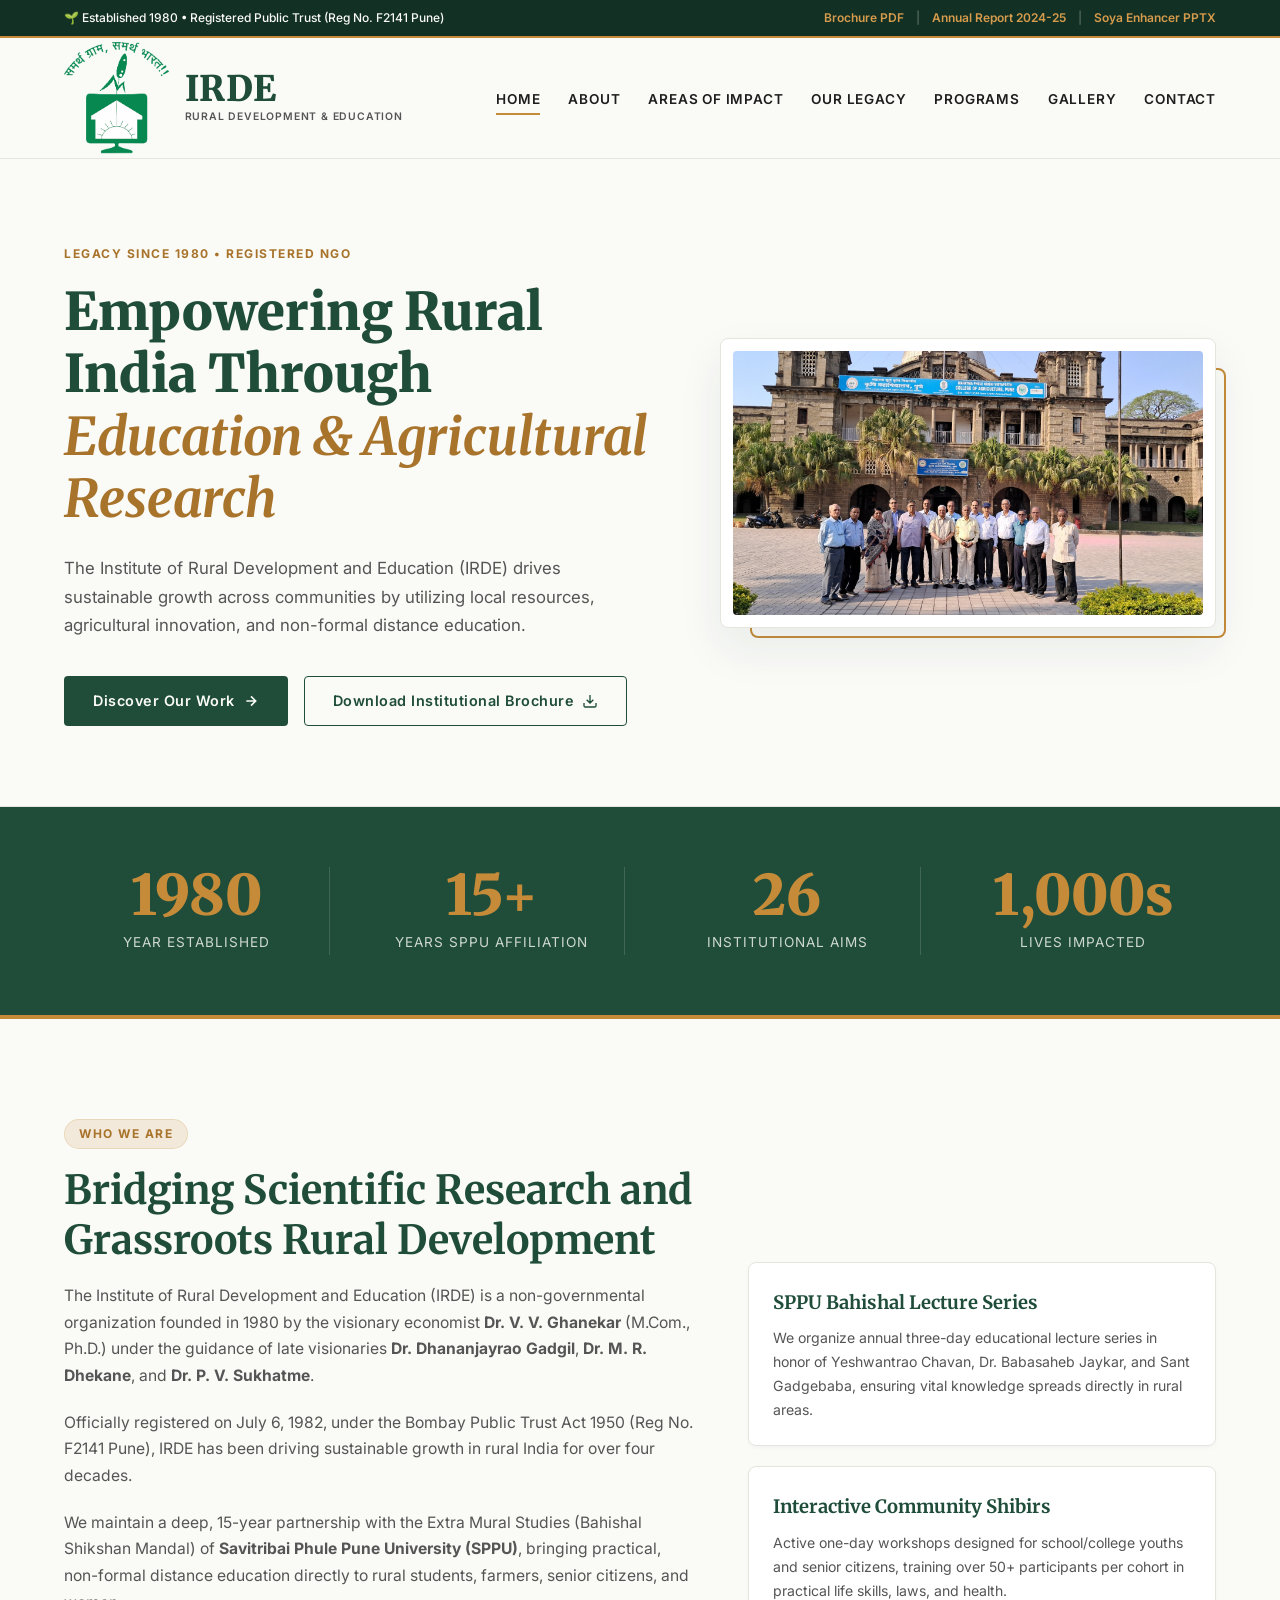
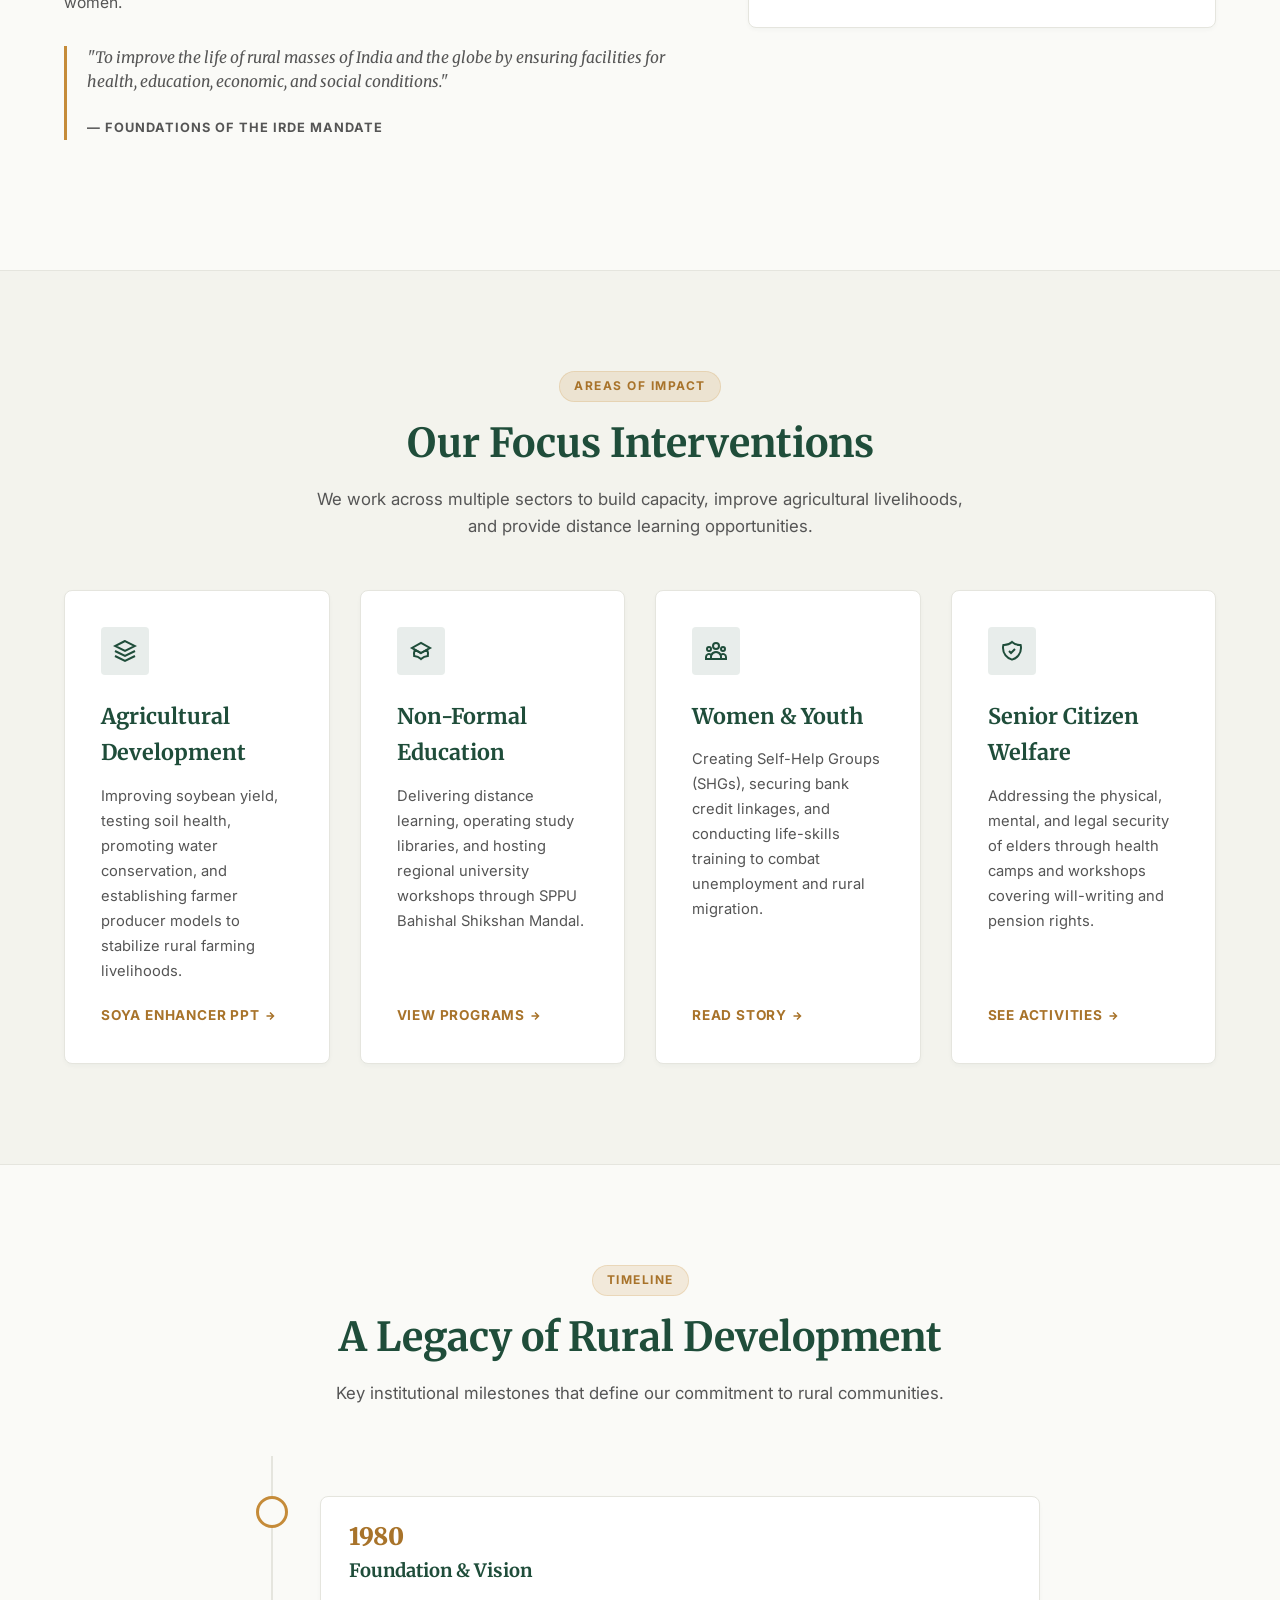
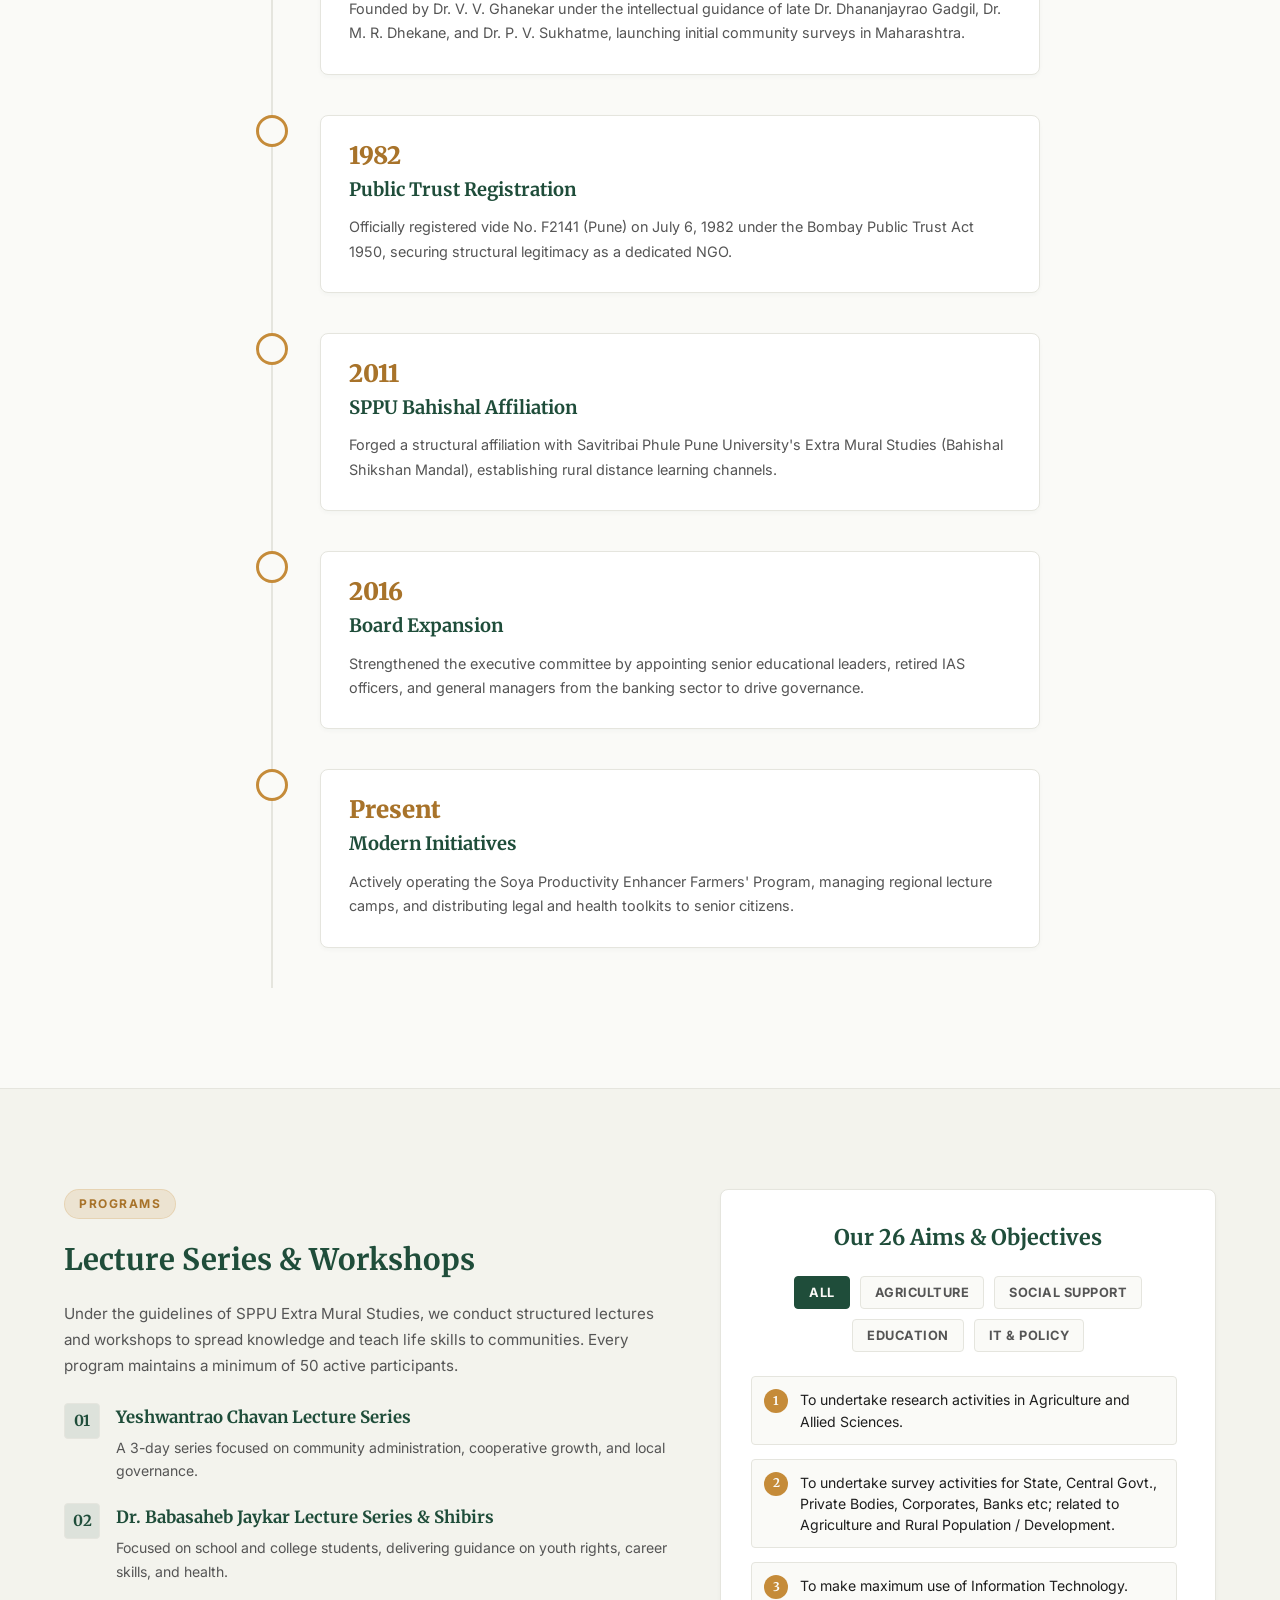
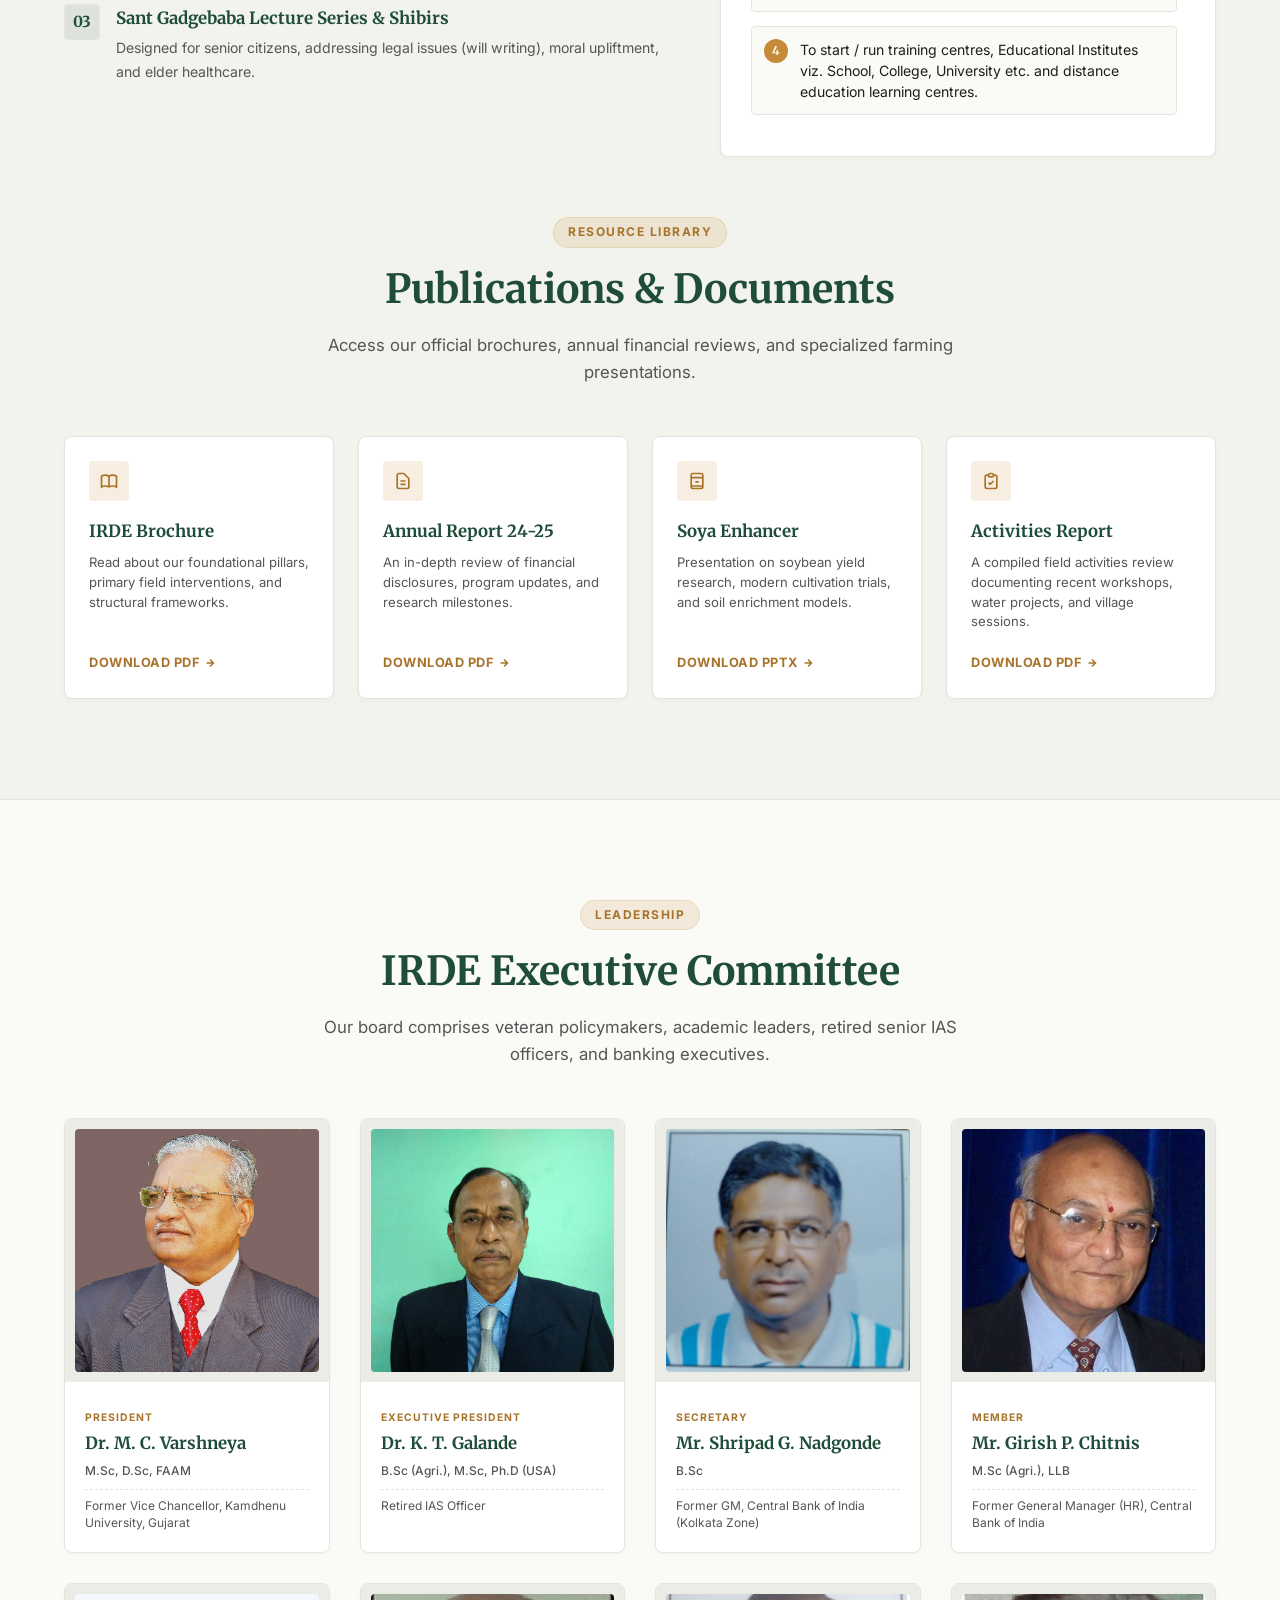
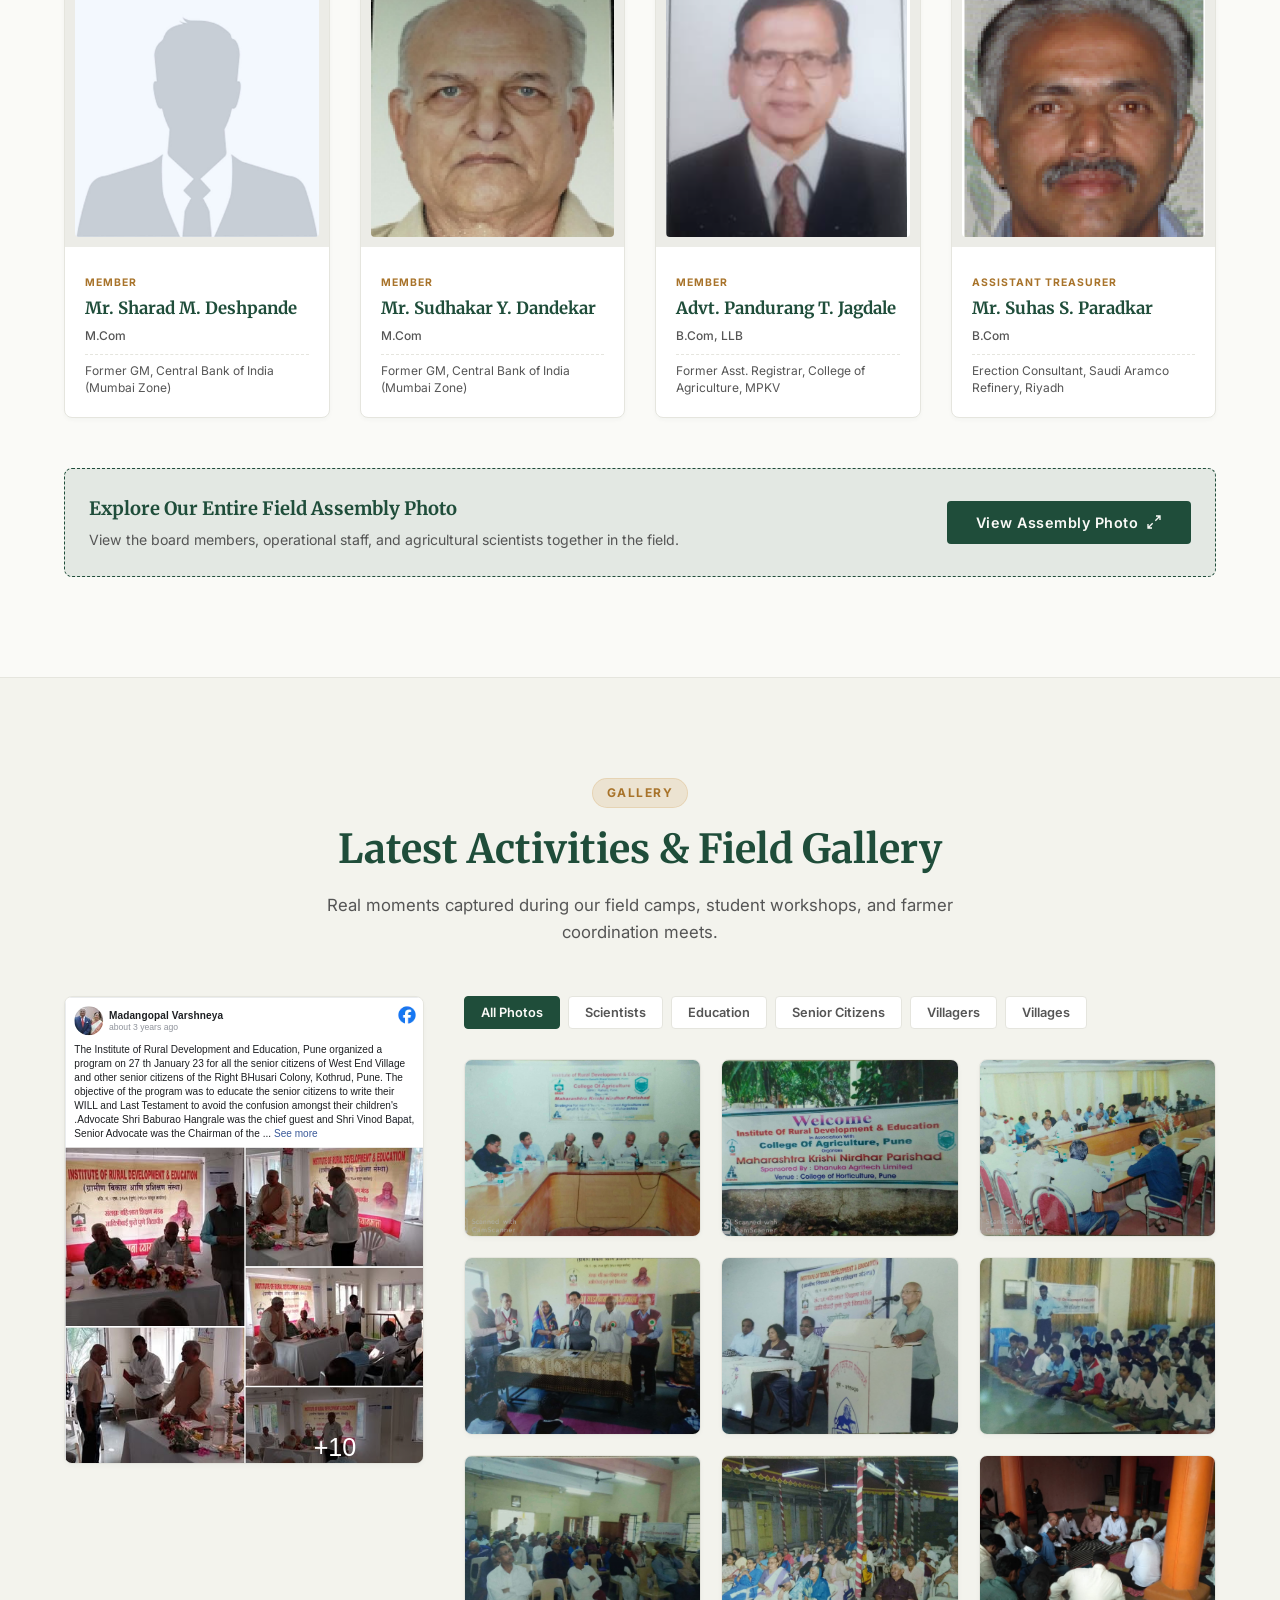
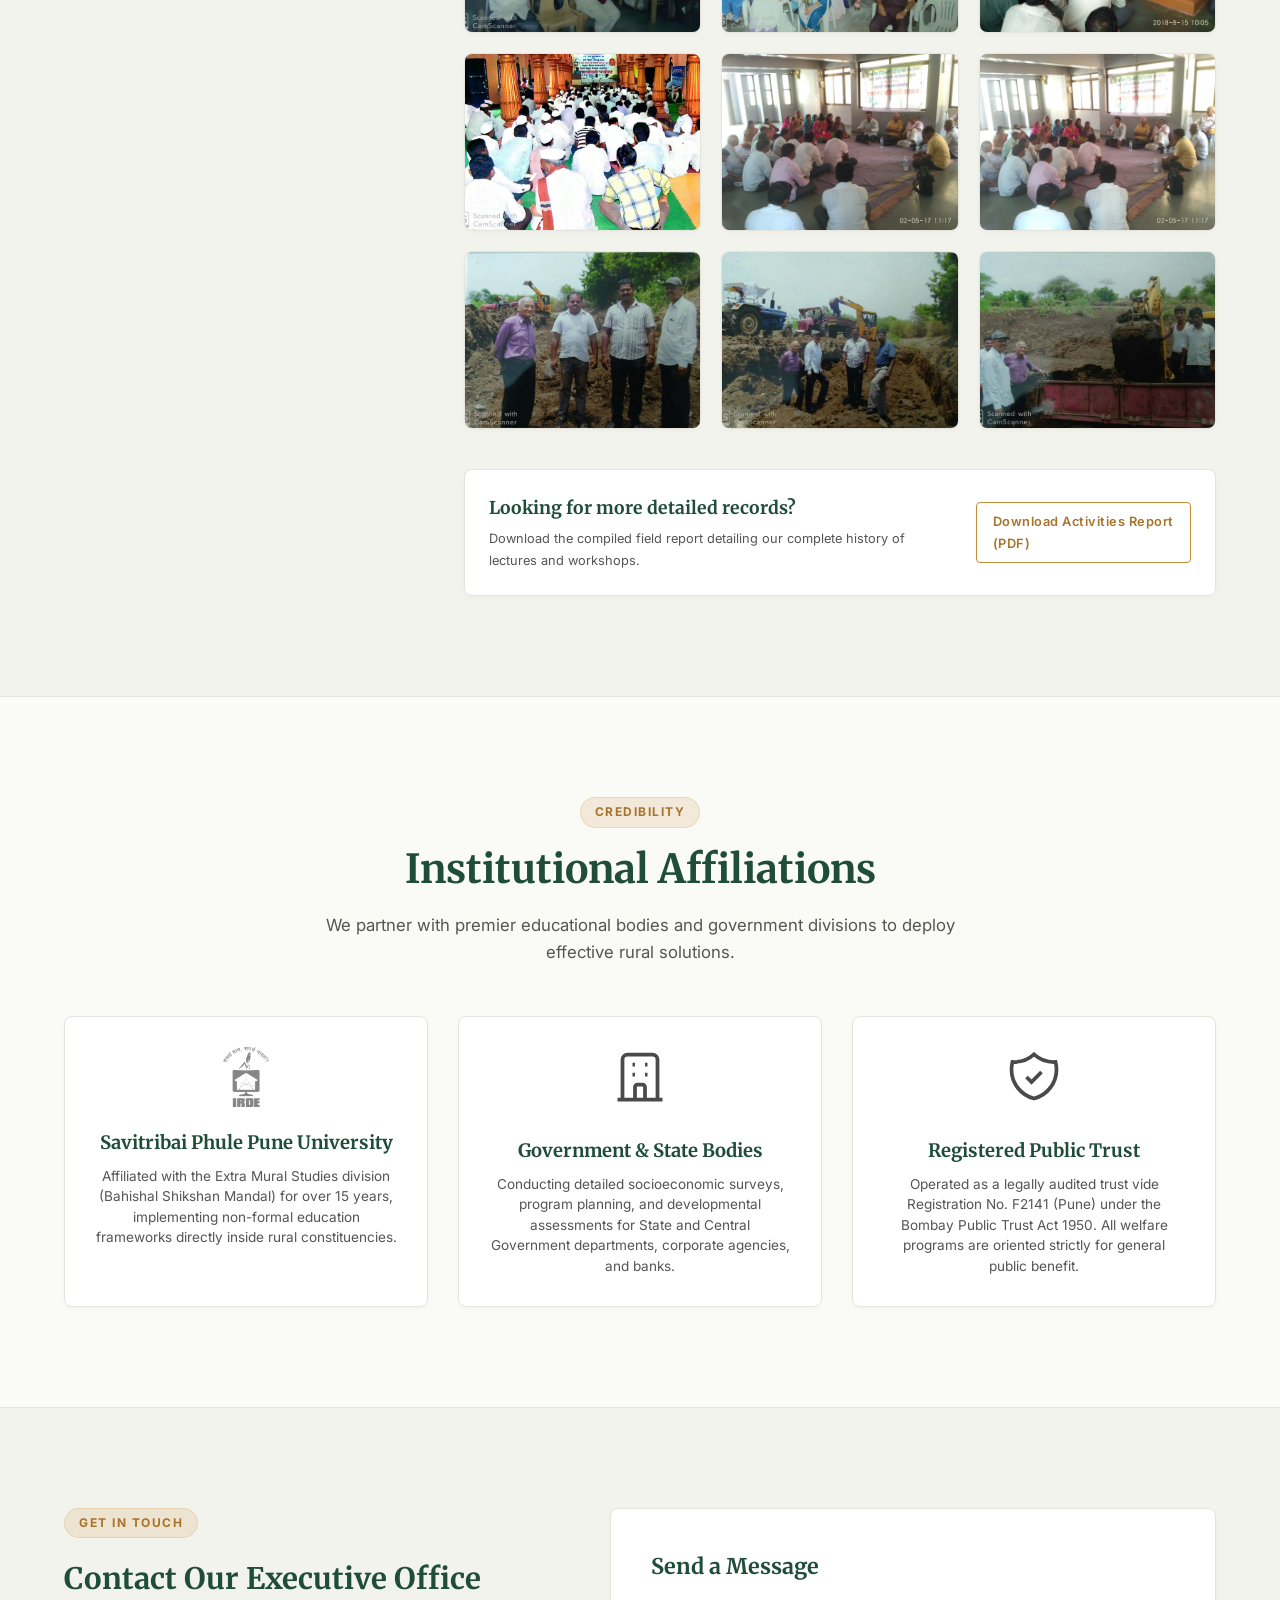
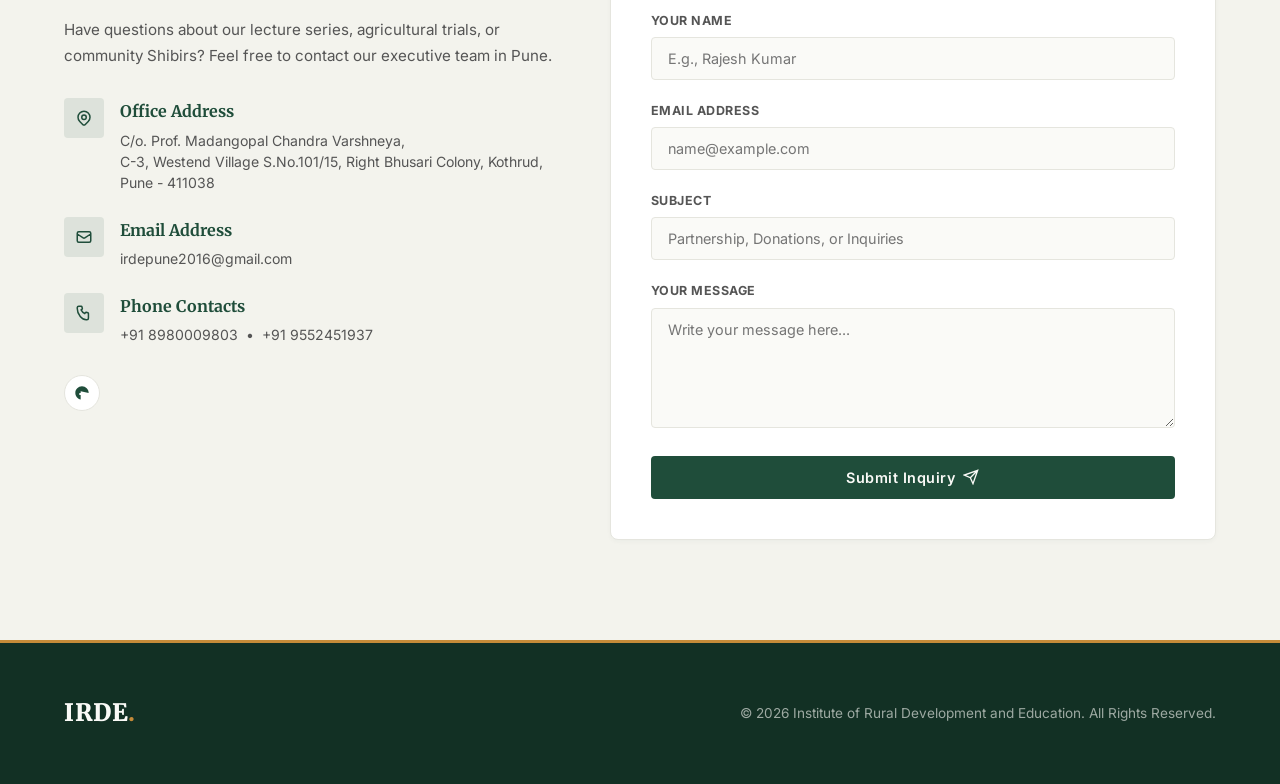
==== index.html @ ac0a6cc7 "hero section image updated" ====
<!DOCTYPE html>
<html lang="en">

<head>
  <meta charset="UTF-8">
  <meta name="viewport" content="width=device-width, initial-scale=1.0">
  <meta name="description"
    content="Institute of Rural Development and Education (IRDE) is a trusted NGO founded in 1980. Affiliated with Savitribai Phule Pune University, IRDE empowers rural communities through agricultural research, distance education, and social impact programs.">
  <meta name="keywords"
    content="IRDE, Rural Development, Agriculture research, Education, Savitribai Phule Pune University, SPPU, NGO Pune, Farmers, Soya Enhancer, Senior Citizens, Youth Empowerment">
  <meta name="author" content="IRDE">
  <title>Institute of Rural Development and Education (IRDE)</title>

  <!-- Google Fonts: Merriweather for Editorial Headings, Inter for clean body text -->
  <link rel="preconnect" href="https://fonts.googleapis.com">
  <link rel="preconnect" href="https://fonts.gstatic.com" crossorigin>
  <link
    href="https://fonts.googleapis.com/css2?family=Merriweather:ital,wght@0,300;0,400;0,700;0,900;1,300;1,400&family=Inter:wght@300;400;500;600;700;800&display=swap"
    rel="stylesheet">

  <!-- Main Stylesheet -->
  <link rel="stylesheet" href="./css/style.css">

  <!-- Favicon -->
  <link rel="icon" href="https://irdeindia.in/img/favicon.png" type="image/png">
</head>

<body>

  <!-- Top Announcement Bar -->
  <div class="top-bar">
    <div class="container top-bar-container">
      <div class="top-bar-left">
        <span>🌱 Established 1980 • Registered Public Trust (Reg No. F2141 Pune)</span>
      </div>
      <div class="top-bar-right">
        <a href="https://irdeindia.in/docs/irdeindia_brochure.pdf" target="_blank" class="top-bar-link">Brochure PDF</a>
        <span class="separator">|</span>
        <a href="https://irdeindia.in/docs/irdeindia_annual_report_2024-25_4.pdf" target="_blank"
          class="top-bar-link">Annual Report 2024-25</a>
        <span class="separator">|</span>
        <a href="https://irdeindia.in/docs/soya_enhancer.pptx" target="_blank" class="top-bar-link">Soya Enhancer
          PPTX</a>
      </div>
    </div>
  </div>

  <!-- Sticky Main Header & Navbar -->
  <header class="main-header" id="navbar">
    <div class="container header-container">
      <a href="#hero" class="logo-area">
        <img src="./Institute Of Rural Development and Education (IRDE)_files/irdelogoshort.png" alt="IRDE Logo"
          class="logo-img">
        <div class="logo-text-group">
          <span class="logo-title">IRDE</span>
          <span class="logo-subtitle">Rural Development & Education</span>
        </div>
      </a>

      <nav class="nav-menu" id="navLinks">
        <ul class="nav-links">
          <li class="active"><a href="#hero">Home</a></li>
          <li><a href="#about">About</a></li>
          <li><a href="#impact">Areas of Impact</a></li>
          <li><a href="#timeline">Our Legacy</a></li>
          <li><a href="#programs">Programs</a></li>
          <li><a href="#gallery">Gallery</a></li>
          <li><a href="#contact">Contact</a></li>
        </ul>
      </nav>

      <button class="menu-toggle" id="navToggle" aria-label="Toggle Navigation">
        <span class="bar"></span>
        <span class="bar"></span>
        <span class="bar"></span>
      </button>
    </div>
  </header>

  <!-- 1. Hero Section -->
  <section id="hero" class="hero">
    <div class="container">
      <div class="hero-grid">
        <div class="hero-content">
          <span class="hero-pretitle">Legacy Since 1980 • Registered NGO</span>
          <h1 class="hero-title">Empowering Rural India Through <span>Education & Agricultural Research</span></h1>
          <p class="hero-desc">
            The Institute of Rural Development and Education (IRDE) drives sustainable growth across communities by
            utilizing local resources, agricultural innovation, and non-formal distance education.
          </p>
          <div class="hero-btns">
            <a href="#about" class="btn btn-primary">
              Discover Our Work
              <svg width="16" height="16" viewBox="0 0 24 24" fill="none" stroke="currentColor" stroke-width="2.5">
                <path d="M5 12h14M12 5l7 7-7 7" />
              </svg>
            </a>
            <a href="https://irdeindia.in/docs/irdeindia_brochure.pdf" target="_blank" class="btn btn-outline">
              Download Institutional Brochure
              <svg width="16" height="16" viewBox="0 0 24 24" fill="none" stroke="currentColor" stroke-width="2">
                <path d="M21 15v4a2 2 0 0 1-2 2H5a2 2 0 0 1-2-2v-4M7 10l5 5 5-5M12 15V3" />
              </svg>
            </a>
          </div>
        </div>
        <div class="hero-image-wrapper">
          <div class="hero-image-frame">
            <img class="lightbox-trigger" src="./Institute Of Rural Development and Education (IRDE)_files/groupphoto.jpeg"
              data-src="./Institute Of Rural Development and Education (IRDE)_files/groupphoto.jpeg"
              data-title="IRDE General Board and Field Team Assembly"
              alt="IRDE General Board and Field Team Assembly">
          </div>
        </div>
      </div>
    </div>
  </section>

  <!-- 2. Impact Statistics Section -->
  <section class="stats-section">
    <div class="container">
      <div class="stats-grid">
        <div class="stat-item">
          <div class="stat-number">1980</div>
          <div class="stat-label">Year Established</div>
        </div>
        <div class="stat-item">
          <div class="stat-number">15+</div>
          <div class="stat-label">Years SPPU Affiliation</div>
        </div>
        <div class="stat-item">
          <div class="stat-number">26</div>
          <div class="stat-label">Institutional Aims</div>
        </div>
        <div class="stat-item">
          <div class="stat-number">1,000s</div>
          <div class="stat-label">Lives Impacted</div>
        </div>
      </div>
    </div>
  </section>

  <!-- 3. About IRDE Section -->
  <section id="about" class="about-section section-padding">
    <div class="container">
      <div class="about-intro-grid">
        <div class="about-left-content">
          <span class="section-badge">Who We Are</span>
          <h2 class="section-title">Bridging Scientific Research and Grassroots Rural Development</h2>
          <p>
            The Institute of Rural Development and Education (IRDE) is a non-governmental organization founded in 1980
            by the visionary economist <strong>Dr. V. V. Ghanekar</strong> (M.Com., Ph.D.) under the guidance of late
            visionaries <strong>Dr. Dhananjayrao Gadgil</strong>, <strong>Dr. M. R. Dhekane</strong>, and <strong>Dr. P.
              V. Sukhatme</strong>.
          </p>
          <p>
            Officially registered on July 6, 1982, under the Bombay Public Trust Act 1950 (Reg No. F2141 Pune), IRDE has
            been driving sustainable growth in rural India for over four decades.
          </p>
          <p>
            We maintain a deep, 15-year partnership with the Extra Mural Studies (Bahishal Shikshan Mandal) of
            <strong>Savitribai Phule Pune University (SPPU)</strong>, bringing practical, non-formal distance education
            directly to rural students, farmers, senior citizens, and women.
          </p>

          <div class="founder-callout">
            <p class="founder-quote">"To improve the life of rural masses of India and the globe by ensuring facilities
              for health, education, economic, and social conditions."</p>
            <span class="founder-by">— Foundations of the IRDE Mandate</span>
          </div>
        </div>

        <div class="about-highlights">
          <div class="highlight-box">
            <h4>SPPU Bahishal Lecture Series</h4>
            <p>We organize annual three-day educational lecture series in honor of Yeshwantrao Chavan, Dr. Babasaheb
              Jaykar, and Sant Gadgebaba, ensuring vital knowledge spreads directly in rural areas.</p>
          </div>
          <div class="highlight-box">
            <h4>Interactive Community Shibirs</h4>
            <p>Active one-day workshops designed for school/college youths and senior citizens, training over 50+
              participants per cohort in practical life skills, laws, and health.</p>
          </div>
        </div>
      </div>
    </div>
  </section>

  <!-- 4. Areas of Impact Section -->
  <section id="impact" class="impact-section section-padding">
    <div class="container">
      <div class="text-center">
        <span class="section-badge">Areas of Impact</span>
        <h2 class="section-title">Our Focus Interventions</h2>
        <p class="section-subtitle">We work across multiple sectors to build capacity, improve agricultural livelihoods,
          and provide distance learning opportunities.</p>
      </div>

      <div class="grid grid-4">
        <!-- Card 1 -->
        <div class="impact-card">
          <div class="impact-icon-wrapper">
            <svg width="24" height="24" fill="none" stroke="currentColor" stroke-width="2" viewBox="0 0 24 24">
              <path d="M12 2L2 7l10 5 10-5-10-5zM2 17l10 5 10-5M2 12l10 5 10-5" />
            </svg>
          </div>
          <h3>Agricultural Development</h3>
          <p>Improving soybean yield, testing soil health, promoting water conservation, and establishing farmer
            producer models to stabilize rural farming livelihoods.</p>
          <a href="https://irdeindia.in/docs/soya_enhancer.pptx" target="_blank" class="impact-link">
            Soya Enhancer PPT
            <svg width="12" height="12" viewBox="0 0 24 24" fill="none" stroke="currentColor" stroke-width="3">
              <path d="M5 12h14M12 5l7 7-7 7" />
            </svg>
          </a>
        </div>

        <!-- Card 2 -->
        <div class="impact-card">
          <div class="impact-icon-wrapper">
            <svg width="24" height="24" fill="none" stroke="currentColor" stroke-width="2" viewBox="0 0 24 24">
              <path d="M12 14l9-5-9-5-9 5 9 5z" />
              <path
                d="M12 14l6.16-3.422a12.083 12.083 0 01.665 6.479A11.952 11.952 0 0012 20.055a11.952 11.952 0 00-6.824-2.998 12.078 12.078 0 01.665-6.479L12 14z" />
            </svg>
          </div>
          <h3>Non-Formal Education</h3>
          <p>Delivering distance learning, operating study libraries, and hosting regional university workshops through
            SPPU Bahishal Shikshan Mandal.</p>
          <a href="#programs" class="impact-link">
            View Programs
            <svg width="12" height="12" viewBox="0 0 24 24" fill="none" stroke="currentColor" stroke-width="3">
              <path d="M5 12h14M12 5l7 7-7 7" />
            </svg>
          </a>
        </div>

        <!-- Card 3 -->
        <div class="impact-card">
          <div class="impact-icon-wrapper">
            <svg width="24" height="24" fill="none" stroke="currentColor" stroke-width="2" viewBox="0 0 24 24">
              <path
                d="M17 20h5v-2a3 3 0 00-5.356-1.857M17 20H7m10 0v-2c0-.656-.126-1.283-.356-1.857M7 20H2v-2a3 3 0 015.356-1.857M7 20v-2c0-.656.126-1.283.356-1.857m0 0a5.002 5.002 0 019.288 0M15 7a3 3 0 11-6 0 3 3 0 016 0zm6 3a2 2 0 11-4 0 2 2 0 014 0zM7 10a2 2 0 11-4 0 2 2 0 014 0z" />
            </svg>
          </div>
          <h3>Women & Youth</h3>
          <p>Creating Self-Help Groups (SHGs), securing bank credit linkages, and conducting life-skills training to
            combat unemployment and rural migration.</p>
          <a href="#about" class="impact-link">
            Read Story
            <svg width="12" height="12" viewBox="0 0 24 24" fill="none" stroke="currentColor" stroke-width="3">
              <path d="M5 12h14M12 5l7 7-7 7" />
            </svg>
          </a>
        </div>

        <!-- Card 4 -->
        <div class="impact-card">
          <div class="impact-icon-wrapper">
            <svg width="24" height="24" fill="none" stroke="currentColor" stroke-width="2" viewBox="0 0 24 24">
              <path
                d="M9 12l2 2 4-4m5.618-4.016A11.955 11.955 0 0112 2.944a11.955 11.955 0 01-8.618 3.04A12.02 12.02 0 003 9c0 5.591 3.824 10.29 9 11.622 5.176-1.332 9-6.03 9-11.622 0-1.042-.133-2.052-.382-3.016z" />
            </svg>
          </div>
          <h3>Senior Citizen Welfare</h3>
          <p>Addressing the physical, mental, and legal security of elders through health camps and workshops covering
            will-writing and pension rights.</p>
          <a href="#gallery" class="impact-link">
            See Activities
            <svg width="12" height="12" viewBox="0 0 24 24" fill="none" stroke="currentColor" stroke-width="3">
              <path d="M5 12h14M12 5l7 7-7 7" />
            </svg>
          </a>
        </div>
      </div>
    </div>
  </section>

  <!-- 5. Legacy Timeline Section -->
  <section id="timeline" class="timeline-section section-padding">
    <div class="container">
      <div class="text-center">
        <span class="section-badge">Timeline</span>
        <h2 class="section-title">A Legacy of Rural Development</h2>
        <p class="section-subtitle">Key institutional milestones that define our commitment to rural communities.</p>
      </div>

      <div class="timeline-container">
        <!-- Item 1 -->
        <div class="timeline-item">
          <div class="timeline-badge"></div>
          <div class="timeline-content">
            <div class="timeline-year">1980</div>
            <h3 class="timeline-title">Foundation & Vision</h3>
            <p class="timeline-desc">Founded by Dr. V. V. Ghanekar under the intellectual guidance of late Dr.
              Dhananjayrao Gadgil, Dr. M. R. Dhekane, and Dr. P. V. Sukhatme, launching initial community surveys in
              Maharashtra.</p>
          </div>
        </div>

        <!-- Item 2 -->
        <div class="timeline-item">
          <div class="timeline-badge"></div>
          <div class="timeline-content">
            <div class="timeline-year">1982</div>
            <h3 class="timeline-title">Public Trust Registration</h3>
            <p class="timeline-desc">Officially registered vide No. F2141 (Pune) on July 6, 1982 under the Bombay Public
              Trust Act 1950, securing structural legitimacy as a dedicated NGO.</p>
          </div>
        </div>

        <!-- Item 3 -->
        <div class="timeline-item">
          <div class="timeline-badge"></div>
          <div class="timeline-content">
            <div class="timeline-year">2011</div>
            <h3 class="timeline-title">SPPU Bahishal Affiliation</h3>
            <p class="timeline-desc">Forged a structural affiliation with Savitribai Phule Pune University's Extra Mural
              Studies (Bahishal Shikshan Mandal), establishing rural distance learning channels.</p>
          </div>
        </div>

        <!-- Item 4 -->
        <div class="timeline-item">
          <div class="timeline-badge"></div>
          <div class="timeline-content">
            <div class="timeline-year">2016</div>
            <h3 class="timeline-title">Board Expansion</h3>
            <p class="timeline-desc">Strengthened the executive committee by appointing senior educational leaders,
              retired IAS officers, and general managers from the banking sector to drive governance.</p>
          </div>
        </div>

        <!-- Item 5 -->
        <div class="timeline-item">
          <div class="timeline-badge"></div>
          <div class="timeline-content">
            <div class="timeline-year">Present</div>
            <h3 class="timeline-title">Modern Initiatives</h3>
            <p class="timeline-desc">Actively operating the Soya Productivity Enhancer Farmers' Program, managing
              regional lecture camps, and distributing legal and health toolkits to senior citizens.</p>
          </div>
        </div>
      </div>
    </div>
  </section>

  <!-- 6. Programs & Activities & 26 Aims Section -->
  <section id="programs" class="programs-section section-padding">
    <div class="container">
      <div class="programs-grid">
        <div class="programs-info-panel">
          <span class="section-badge">Programs</span>
          <h3>Lecture Series & Workshops</h3>
          <p>
            Under the guidelines of SPPU Extra Mural Studies, we conduct structured lectures and workshops to spread
            knowledge and teach life skills to communities. Every program maintains a minimum of 50 active participants.
          </p>

          <div class="lecture-block">
            <div class="lecture-item">
              <div class="lecture-icon-number">01</div>
              <div class="lecture-text">
                <h4>Yeshwantrao Chavan Lecture Series</h4>
                <p>A 3-day series focused on community administration, cooperative growth, and local governance.</p>
              </div>
            </div>

            <div class="lecture-item">
              <div class="lecture-icon-number">02</div>
              <div class="lecture-text">
                <h4>Dr. Babasaheb Jaykar Lecture Series & Shibirs</h4>
                <p>Focused on school and college students, delivering guidance on youth rights, career skills, and
                  health.</p>
              </div>
            </div>

            <div class="lecture-item">
              <div class="lecture-icon-number">03</div>
              <div class="lecture-text">
                <h4>Sant Gadgebaba Lecture Series & Shibirs</h4>
                <p>Designed for senior citizens, addressing legal issues (will writing), moral upliftment, and elder
                  healthcare.</p>
              </div>
            </div>
          </div>
        </div>

        <!-- Interactive 26 Aims & Objectives Tabs -->
        <div class="aims-tabs-container">
          <h3>Our 26 Aims & Objectives</h3>
          <div class="aims-categories">
            <button class="aims-cat-btn active" data-cat="all">All</button>
            <button class="aims-cat-btn" data-cat="agri">Agriculture</button>
            <button class="aims-cat-btn" data-cat="social">Social Support</button>
            <button class="aims-cat-btn" data-cat="edu">Education</button>
            <button class="aims-cat-btn" data-cat="infra">IT & Policy</button>
          </div>
          <div class="aims-list" id="aimsList">
            <!-- Dynamically populated via main.js -->
          </div>
        </div>
      </div>

      <!-- Quick Resource Downloads Grid -->
      <div class="downloads-heading text-center">
        <span class="section-badge">Resource Library</span>
        <h2 class="section-title">Publications & Documents</h2>
        <p class="section-subtitle">Access our official brochures, annual financial reviews, and specialized farming
          presentations.</p>
      </div>

      <div class="downloads-grid">
        <!-- Brochure -->
        <div class="resource-card">
          <div>
            <div class="resource-icon-box">
              <svg width="20" height="20" fill="none" stroke="currentColor" stroke-width="2" viewBox="0 0 24 24">
                <path
                  d="M12 6.253v13m0-13C10.832 5.477 9.246 5 7.5 5S4.168 5.477 3 6.253v13C4.168 18.477 5.754 18 7.5 18s3.168.477 4.5 1.253m0-13C13.168 5.477 14.754 5 16.5 5c1.747 0 3.332.477 4.5 1.253v13C19.832 18.477 18.247 18 16.5 18c-1.746 0-3.168.477-4.5 1.253" />
              </svg>
            </div>
            <h4>IRDE Brochure</h4>
            <p>Read about our foundational pillars, primary field interventions, and structural frameworks.</p>
          </div>
          <a href="https://irdeindia.in/docs/irdeindia_brochure.pdf" target="_blank" class="card-link">
            Download PDF
            <svg width="12" height="12" viewBox="0 0 24 24" fill="none" stroke="currentColor" stroke-width="3">
              <path d="M5 12h14M12 5l7 7-7 7" />
            </svg>
          </a>
        </div>

        <!-- Annual Report -->
        <div class="resource-card">
          <div>
            <div class="resource-icon-box">
              <svg width="20" height="20" fill="none" stroke="currentColor" stroke-width="2" viewBox="0 0 24 24">
                <path
                  d="M9 12h6m-6 4h6m2 5H7a2 2 0 01-2-2V5a2 2 0 012-2h5.586a1 1 0 01.707.293l5.414 5.414a1 1 0 01.293.707V19a2 2 0 01-2 2z" />
              </svg>
            </div>
            <h4>Annual Report 24-25</h4>
            <p>An in-depth review of financial disclosures, program updates, and research milestones.</p>
          </div>
          <a href="https://irdeindia.in/docs/irdeindia_annual_report_2024-25_4.pdf" target="_blank" class="card-link">
            Download PDF
            <svg width="12" height="12" viewBox="0 0 24 24" fill="none" stroke="currentColor" stroke-width="3">
              <path d="M5 12h14M12 5l7 7-7 7" />
            </svg>
          </a>
        </div>

        <!-- Soya Enhancer -->
        <div class="resource-card">
          <div>
            <div class="resource-icon-box">
              <svg width="20" height="20" fill="none" stroke="currentColor" stroke-width="2" viewBox="0 0 24 24">
                <path
                  d="M7 3h10M4 8h16M10 13h4M5 18h14m-12 3h10a2 2 0 002-2V5a2 2 0 00-2-2H7a2 2 0 00-2 2v14a2 2 0 002 2z" />
              </svg>
            </div>
            <h4>Soya Enhancer</h4>
            <p>Presentation on soybean yield research, modern cultivation trials, and soil enrichment models.</p>
          </div>
          <a href="https://irdeindia.in/docs/soya_enhancer.pptx" target="_blank" class="card-link">
            Download PPTX
            <svg width="12" height="12" viewBox="0 0 24 24" fill="none" stroke="currentColor" stroke-width="3">
              <path d="M5 12h14M12 5l7 7-7 7" />
            </svg>
          </a>
        </div>

        <!-- Activities Report -->
        <div class="resource-card">
          <div>
            <div class="resource-icon-box">
              <svg width="20" height="20" fill="none" stroke="currentColor" stroke-width="2" viewBox="0 0 24 24">
                <path
                  d="M9 5H7a2 2 0 00-2 2v12a2 2 0 002 2h10a2 2 0 002-2V7a2 2 0 00-2-2h-2M9 5a2 2 0 002 2h2a2 2 0 002-2M9 5a2 2 0 012-2h2a2 2 0 012 2m-6 9l2 2 4-4" />
              </svg>
            </div>
            <h4>Activities Report</h4>
            <p>A compiled field activities review documenting recent workshops, water projects, and village sessions.
            </p>
          </div>
          <a href="https://irdeindia.in/docs/activities.pdf" target="_blank" class="card-link">
            Download PDF
            <svg width="12" height="12" viewBox="0 0 24 24" fill="none" stroke="currentColor" stroke-width="3">
              <path d="M5 12h14M12 5l7 7-7 7" />
            </svg>
          </a>
        </div>
      </div>
    </div>
  </section>

  <!-- Leadership Executive Committee Section -->
  <section id="team" class="team-section section-padding">
    <div class="container">
      <div class="text-center">
        <span class="section-badge">Leadership</span>
        <h2 class="section-title">IRDE Executive Committee</h2>
        <p class="section-subtitle">Our board comprises veteran policymakers, academic leaders, retired senior IAS
          officers, and banking executives.</p>
      </div>

      <div class="team-grid">
        <!-- Dr. M. C. Varshneya -->
        <div class="team-card">
          <div class="team-img-wrapper">
            <img src="./Institute Of Rural Development and Education (IRDE)_files/mcvarshaneya.png"
              alt="Dr. Madangopal Chandra Varshneya">
            <!-- <a href="https://irdeindia.in/docs/bio/mcvarshneya.pdf" target="_blank" class="team-bio-btn" title="View CV Bio">
              <svg width="14" height="14" fill="none" stroke="currentColor" stroke-width="2.5" viewBox="0 0 24 24"><path d="M12 5v14M5 12h14"/></svg>
            </a> -->
          </div>
          <div class="team-info">
            <span class="team-role">President</span>
            <h3 class="team-name">Dr. M. C. Varshneya</h3>
            <p class="team-qual">M.Sc, D.Sc, FAAM</p>
            <p class="team-prev">Former Vice Chancellor, Kamdhenu University, Gujarat</p>
          </div>
        </div>

        <!-- Dr. K. T. Galande -->
        <div class="team-card">
          <div class="team-img-wrapper">
            <img src="./Institute Of Rural Development and Education (IRDE)_files/ktgalande.jpg"
              alt="Dr. Khasherao Tukaram Galande">
            <!-- <a href="https://irdeindia.in/docs/bio/ktgalande.pdf" target="_blank" class="team-bio-btn"
              title="View CV Bio">
              <svg width="14" height="14" fill="none" stroke="currentColor" stroke-width="2.5" viewBox="0 0 24 24">
                <path d="M12 5v14M5 12h14" />
              </svg>
            </a> -->
          </div>
          <div class="team-info">
            <span class="team-role">Executive President</span>
            <h3 class="team-name">Dr. K. T. Galande</h3>
            <p class="team-qual">B.Sc (Agri.), M.Sc, Ph.D (USA)</p>
            <p class="team-prev">Retired IAS Officer</p>
          </div>
        </div>

        <!-- Mr. Shripad G. Nadgonde -->
        <div class="team-card">
          <div class="team-img-wrapper">
            <img src="./Institute Of Rural Development and Education (IRDE)_files/sgnadgonde.jpg"
              alt="Mr. Shripad Gopalrao Nadgonde">
            <!-- <a href="https://irdeindia.in/docs/bio/sgnadgonde.pdf" target="_blank" class="team-bio-btn"
              title="View CV Bio">
              <svg width="14" height="14" fill="none" stroke="currentColor" stroke-width="2.5" viewBox="0 0 24 24">
                <path d="M12 5v14M5 12h14" />
              </svg>
            </a> -->
          </div>
          <div class="team-info">
            <span class="team-role">Secretary</span>
            <h3 class="team-name">Mr. Shripad G. Nadgonde</h3>
            <p class="team-qual">B.Sc</p>
            <p class="team-prev">Former GM, Central Bank of India (Kolkata Zone)</p>
          </div>
        </div>

        <!-- Mr. Girish P. Chitnis -->
        <div class="team-card">
          <div class="team-img-wrapper">
            <img src="./Institute Of Rural Development and Education (IRDE)_files/gpchitnis.jpg"
              alt="Mr. Girish Prabhakar Chitnis">
            <!-- <a href="https://irdeindia.in/docs/bio/gpchitnis.pdf" target="_blank" class="team-bio-btn"
              title="View CV Bio">
              <svg width="14" height="14" fill="none" stroke="currentColor" stroke-width="2.5" viewBox="0 0 24 24">
                <path d="M12 5v14M5 12h14" />
              </svg>
            </a> -->
          </div>
          <div class="team-info">
            <span class="team-role">Member</span>
            <h3 class="team-name">Mr. Girish P. Chitnis</h3>
            <p class="team-qual">M.Sc (Agri.), LLB</p>
            <p class="team-prev">Former General Manager (HR), Central Bank of India</p>
          </div>
        </div>

        <!-- Mr. Sharad M. Deshpande -->
        <div class="team-card">
          <div class="team-img-wrapper">
            <img src="./Institute Of Rural Development and Education (IRDE)_files/p.jpg"
              alt="Mr. Sharad Madhukar Deshpande">
            <!-- <a href="https://irdeindia.in/docs/bio/smdeshpande.pdf" target="_blank" class="team-bio-btn"
              title="View CV Bio">
              <svg width="14" height="14" fill="none" stroke="currentColor" stroke-width="2.5" viewBox="0 0 24 24">
                <path d="M12 5v14M5 12h14" />
              </svg>
            </a> -->
          </div>
          <div class="team-info">
            <span class="team-role">Member</span>
            <h3 class="team-name">Mr. Sharad M. Deshpande</h3>
            <p class="team-qual">M.Com</p>
            <p class="team-prev">Former GM, Central Bank of India (Mumbai Zone)</p>
          </div>
        </div>

        <!-- Mr. Sudhakar Y. Dandekar -->
        <div class="team-card">
          <div class="team-img-wrapper">
            <img src="./Institute Of Rural Development and Education (IRDE)_files/sydandekar.png"
              alt="Mr. Sudhakar Yashwant Dandekar">
            <!-- <a href="https://irdeindia.in/docs/bio/sydandekar.pdf" target="_blank" class="team-bio-btn"
              title="View CV Bio">
              <svg width="14" height="14" fill="none" stroke="currentColor" stroke-width="2.5" viewBox="0 0 24 24">
                <path d="M12 5v14M5 12h14" />
              </svg>
            </a> -->
          </div>
          <div class="team-info">
            <span class="team-role">Member</span>
            <h3 class="team-name">Mr. Sudhakar Y. Dandekar</h3>
            <p class="team-qual">M.Com</p>
            <p class="team-prev">Former GM, Central Bank of India (Mumbai Zone)</p>
          </div>
        </div>

        <!-- Advt. Pandurang T. Jagdale -->
        <div class="team-card">
          <div class="team-img-wrapper">
            <img src="./Institute Of Rural Development and Education (IRDE)_files/ptjagdale.png"
              alt="Advt. Pandurang Tukaram Jagdale">
            <!-- <a href="https://irdeindia.in/docs/bio/ptjagdale.pdf" target="_blank" class="team-bio-btn"
              title="View CV Bio">
              <svg width="14" height="14" fill="none" stroke="currentColor" stroke-width="2.5" viewBox="0 0 24 24">
                <path d="M12 5v14M5 12h14" />
              </svg>
            </a> -->
          </div>
          <div class="team-info">
            <span class="team-role">Member</span>
            <h3 class="team-name">Advt. Pandurang T. Jagdale</h3>
            <p class="team-qual">B.Com, LLB</p>
            <p class="team-prev">Former Asst. Registrar, College of Agriculture, MPKV</p>
          </div>
        </div>

        <!-- Mr. Suhas S. Paradkar -->
        <div class="team-card">
          <div class="team-img-wrapper">
            <img src="./Institute Of Rural Development and Education (IRDE)_files/sparadkar.png"
              alt="Mr. Suhas Shrikrishna Paradkar">
            <!-- <a href="https://irdeindia.in/docs/bio/sparadkar.pdf" target="_blank" class="team-bio-btn"
              title="View CV Bio">
              <svg width="14" height="14" fill="none" stroke="currentColor" stroke-width="2.5" viewBox="0 0 24 24">
                <path d="M12 5v14M5 12h14" />
              </svg>
            </a> -->
          </div>
          <div class="team-info">
            <span class="team-role">Assistant Treasurer</span>
            <h3 class="team-name">Mr. Suhas S. Paradkar</h3>
            <p class="team-qual">B.Com</p>
            <p class="team-prev">Erection Consultant, Saudi Aramco Refinery, Riyadh</p>
          </div>
        </div>
      </div>

      <!-- Full Team Callout -->
      <div class="team-cta">
        <div class="team-cta-text">
          <h4>Explore Our Entire Field Assembly Photo</h4>
          <p>View the board members, operational staff, and agricultural scientists together in the field.</p>
        </div>
        <button class="btn btn-primary lightbox-trigger"
          data-src="./Institute Of Rural Development and Education (IRDE)_files/team.jpg"
          data-title="IRDE Field Assembly, Board Members and Operational Staff">
          View Assembly Photo
          <svg width="16" height="16" fill="none" stroke="currentColor" stroke-width="2" viewBox="0 0 24 24">
            <path d="M15 3h6v6M9 21H3v-6M21 3l-7 7M3 21l7-7" />
          </svg>
        </button>
      </div>
    </div>
  </section>

  <!-- 7. Gallery Section -->
  <section id="gallery" class="gallery-section section-padding">
    <div class="container">
      <div class="text-center">
        <span class="section-badge">Gallery</span>
        <h2 class="section-title">Latest Activities & Field Gallery</h2>
        <p class="section-subtitle">Real moments captured during our field camps, student workshops, and farmer
          coordination meets.</p>
      </div>

      <div class="gallery-layout">
        <!-- Social Widget (Facebook Feed) -->
        <div class="facebook-widget">
          <iframe src="./Institute Of Rural Development and Education (IRDE)_files/post.html" scrolling="no"
            frameborder="0" allowfullscreen="true"
            allow="autoplay; clipboard-write; encrypted-media; picture-in-picture; web-share" height="650"></iframe>
        </div>

        <!-- Interactive Gallery Wrapper -->
        <div class="portfolio-wrapper">
          <div class="portfolio-filter">
            <button class="filter-btn active" data-filter="all">All Photos</button>
            <button class="filter-btn" data-filter="scientists">Scientists</button>
            <button class="filter-btn" data-filter="education">Education</button>
            <button class="filter-btn" data-filter="citizens">Senior Citizens</button>
            <button class="filter-btn" data-filter="villagers">Villagers</button>
            <button class="filter-btn" data-filter="villages">Villages</button>
          </div>

          <div class="portfolio-grid" id="portfolioGrid">
            <!-- Dynamically rendered via main.js -->
          </div>

          <!-- Activities Report Callout -->
          <div class="report-download-box">
            <div>
              <h4>Looking for more detailed records?</h4>
              <p>Download the compiled field report detailing our complete history of lectures and workshops.</p>
            </div>
            <a href="https://irdeindia.in/docs/activities.pdf" target="_blank" class="btn btn-outline-gold btn-sm">
              Download Activities Report (PDF)
            </a>
          </div>
        </div>
      </div>
    </div>
  </section>

  <!-- 8. Affiliations & Recognition Section -->
  <section id="affiliations" class="affiliations-section section-padding">
    <div class="container">
      <div class="text-center">
        <span class="section-badge">Credibility</span>
        <h2 class="section-title">Institutional Affiliations</h2>
        <p class="section-subtitle">We partner with premier educational bodies and government divisions to deploy
          effective rural solutions.</p>
      </div>

      <div class="affiliations-grid">
        <!-- Affiliation 1 -->
        <div class="affiliation-card">
          <img src="./Institute Of Rural Development and Education (IRDE)_files/logo-img.png"
            alt="Savitribai Phule Pune University" class="affiliation-logo">
          <h4>Savitribai Phule Pune University</h4>
          <p>Affiliated with the Extra Mural Studies division (Bahishal Shikshan Mandal) for over 15 years, implementing
            non-formal education frameworks directly inside rural constituencies.</p>
        </div>

        <!-- Affiliation 2 -->
        <div class="affiliation-card">
          <svg class="affiliation-logo" width="48" height="48" fill="none" stroke="currentColor" stroke-width="1.5"
            viewBox="0 0 24 24">
            <path
              d="M19 21V5a2 2 0 00-2-2H7a2 2 0 00-2 2v16m14 0h2m-2 0h-5m-9 0H3m2 0h5M9 7h1m-1 4h1m4-4h1m-1 4h1m-5 10v-5a1 1 0 011-1h2a1 1 0 011 1v5m-4 0h4" />
          </svg>
          <h4>Government & State Bodies</h4>
          <p>Conducting detailed socioeconomic surveys, program planning, and developmental assessments for State and
            Central Government departments, corporate agencies, and banks.</p>
        </div>

        <!-- Affiliation 3 -->
        <div class="affiliation-card">
          <svg class="affiliation-logo" width="48" height="48" fill="none" stroke="currentColor" stroke-width="1.5"
            viewBox="0 0 24 24">
            <path
              d="M9 12l2 2 4-4m5.618-4.016A11.955 11.955 0 0112 2.944a11.955 11.955 0 01-8.618 3.04A12.02 12.02 0 003 9c0 5.591 3.824 10.29 9 11.622 5.176-1.332 9-6.03 9-11.622 0-1.042-.133-2.052-.382-3.016z" />
          </svg>
          <h4>Registered Public Trust</h4>
          <p>Operated as a legally audited trust vide Registration No. F2141 (Pune) under the Bombay Public Trust Act
            1950. All welfare programs are oriented strictly for general public benefit.</p>
        </div>
      </div>
    </div>
  </section>

  <!-- 9. Contact Us Section -->
  <section id="contact" class="contact-section section-padding">
    <div class="container">
      <div class="contact-grid">
        <div class="contact-info-panel">
          <span class="section-badge">Get In Touch</span>
          <h3>Contact Our Executive Office</h3>
          <p>Have questions about our lecture series, agricultural trials, or community Shibirs? Feel free to contact
            our executive team in Pune.</p>

          <div class="info-item">
            <div class="info-icon">
              <svg width="18" height="18" fill="none" stroke="currentColor" stroke-width="2" viewBox="0 0 24 24">
                <path d="M17.657 16.657L13.414 20.9a1.998 1.998 0 01-2.827 0l-4.244-4.243a8 8 0 1111.314 0z" />
                <circle cx="12" cy="11" r="3" />
              </svg>
            </div>
            <div class="info-details">
              <h4>Office Address</h4>
              <p>C/o. Prof. Madangopal Chandra Varshneya,<br>C-3, Westend Village S.No.101/15, Right Bhusari Colony,
                Kothrud, Pune - 411038</p>
            </div>
          </div>

          <div class="info-item">
            <div class="info-icon">
              <svg width="18" height="18" fill="none" stroke="currentColor" stroke-width="2" viewBox="0 0 24 24">
                <path
                  d="M3 8l7.89 5.26a2 2 0 002.22 0L21 8M5 19h14a2 2 0 002-2V7a2 2 0 00-2-2H5a2 2 0 00-2 2v10a2 2 0 002 2z" />
              </svg>
            </div>
            <div class="info-details">
              <h4>Email Address</h4>
              <p>irdepune2016@gmail.com</p>
            </div>
          </div>

          <div class="info-item">
            <div class="info-icon">
              <svg width="18" height="18" fill="none" stroke="currentColor" stroke-width="2" viewBox="0 0 24 24">
                <path
                  d="M3 5a2 2 0 012-2h3.28a1 1 0 01.94.725l.548 2.2a1 1 0 01-.321.988l-1.305.98a10.582 10.582 0 004.872 4.872l.98-1.305a1 1 0 01.988-.321l2.2.548a1 1 0 01.725.94V19a2 2 0 01-2 2h-1C9.716 21 3 14.284 3 6V5z" />
              </svg>
            </div>
            <div class="info-details">
              <h4>Phone Contacts</h4>
              <p>+91 8980009803 &nbsp;•&nbsp; +91 9552451937</p>
            </div>
          </div>

          <div class="social-links">
            <a href="https://www.facebook.com/madangopal.varshneya" target="_blank" class="social-icon-btn"
              title="President's Facebook Page" aria-label="Facebook">
              <svg width="16" height="16" fill="currentColor" viewBox="0 0 24 24">
                <path
                  d="M22 12c0-5.52-4.48-10-10-10S2 6.48 2 12c0 4.84 3.44 8.87 8 9.8V15H8v-3h2V9.5C10 7.57 11.57 6 13.5c0 .08 1 .08 1.5.15V8h-2c-.55 0-1 .45-1 1v3h3l-.5 3h-2.5v6.8c4.56-.93 8-4.96 8-9.8z" />
              </svg>
            </a>
          </div>
        </div>

        <div class="contact-form-card">
          <h3>Send a Message</h3>
          <form
            onsubmit="event.preventDefault(); alert('Thank you for contacting IRDE. We will respond to your message shortly.');">
            <div class="form-group">
              <label for="name">Your Name</label>
              <input type="text" id="name" class="form-control" placeholder="E.g., Rajesh Kumar" required>
            </div>
            <div class="form-group">
              <label for="email">Email Address</label>
              <input type="email" id="email" class="form-control" placeholder="name@example.com" required>
            </div>
            <div class="form-group">
              <label for="subject">Subject</label>
              <input type="text" id="subject" class="form-control" placeholder="Partnership, Donations, or Inquiries"
                required>
            </div>
            <div class="form-group">
              <label for="message">Your Message</label>
              <textarea id="message" class="form-control" placeholder="Write your message here..." required></textarea>
            </div>
            <button type="submit" class="btn btn-primary" style="width: 100%;">
              Submit Inquiry
              <svg width="16" height="16" fill="none" stroke="currentColor" stroke-width="2" viewBox="0 0 24 24">
                <path d="M22 2L11 13M22 2l-7 20-4-9-9-4 20-7z" />
              </svg>
            </button>
          </form>
        </div>
      </div>
    </div>
  </section>

  <!-- Footer -->
  <footer class="footer">
    <div class="container">
      <div class="footer-content">
        <div class="footer-logo">
          IRDE<span>.</span>
        </div>
        <div class="footer-copy">
          &copy; <span id="currentYear">2026</span> Institute of Rural Development and Education. All Rights Reserved.
        </div>
      </div>
    </div>
  </footer>

  <!-- Main Interactivity Script -->
  <script src="./js/main.js"></script>
  <script>
    document.getElementById('currentYear').textContent = new Date().getFullYear();
  </script>
</body>

</html>
---- css/style.css ----
/* -------------------------------------------------------------
 * IRDE INDIA - PREMIUM DESIGN SYSTEM (VANILLA CSS)
 * Brand Positioning: Legacy NGO & Educational Institution
 * Colors: Forest Green (#1F4D3A), Warm Gold (#C58B39), Eggshell (#FAFAF7)
 * Typography: Headings (Merriweather), Body (Inter)
 * ------------------------------------------------------------- */

/* Custom Properties & Tokens */
:root {
  --color-primary: #1F4D3A;        /* Dark Forest Green */
  --color-primary-light: #2c5e48;  /* Muted Forest Green for hover */
  --color-primary-dark: #123024;   /* Deep Green for contrast */
  --color-primary-glow: rgba(31, 77, 58, 0.1);
  
  --color-secondary: #C58B39;      /* Warm Gold/Amber */
  --color-secondary-light: #d69b4c;/* Lighter Gold for hover */
  --color-secondary-dark: #a8732a; /* Deep Gold */
  --color-secondary-glow: rgba(197, 139, 57, 0.15);

  --color-bg: #FAFAF7;             /* Eggshell Background */
  --color-bg-card: #FFFFFF;        /* Pure White for cards */
  --color-bg-alt: #F3F3ED;         /* Darker Eggshell for alternating sections */
  --color-text: #1E1E1E;           /* Dark Charcoal */
  --color-text-muted: #555555;     /* Slate Gray for readability */
  --color-text-light: #FAFAF7;     /* Light Text on dark elements */
  
  --color-border: #E5E5DE;         /* Soft warm gray for borders */
  --color-border-hover: #C58B39;   /* Gold accent on hover */
  
  --font-heading: 'Merriweather', Georgia, serif;
  --font-body: 'Inter', system-ui, -apple-system, sans-serif;
  
  --shadow-sm: 0 2px 4px rgba(31, 77, 58, 0.03);
  --shadow-md: 0 10px 30px rgba(31, 77, 58, 0.05);
  --shadow-lg: 0 20px 45px rgba(31, 77, 58, 0.08);
  
  --radius-sm: 4px;
  --radius-md: 8px;
  --radius-lg: 12px;
  
  --transition-smooth: all 0.3s cubic-bezier(0.25, 1, 0.5, 1);
  --transition-fast: all 0.15s ease;
  
  --max-width: 1200px;
}

/* Base Reset & Globals */
*, *::before, *::after {
  box-sizing: border-box;
  margin: 0;
  padding: 0;
}

html {
  scroll-behavior: smooth;
  scroll-padding-top: 160px; /* Increased to match new header height */
  font-size: 16px;
  -webkit-font-smoothing: antialiased;
  -moz-osx-font-smoothing: grayscale;
}

body {
  font-family: var(--font-body);
  background-color: var(--color-bg);
  color: var(--color-text);
  line-height: 1.7;
  overflow-x: hidden;
}

img {
  max-width: 100%;
  height: auto;
  display: block;
}

a {
  color: inherit;
  text-decoration: none;
  transition: var(--transition-fast);
}

button, input, textarea, select {
  font-family: inherit;
  outline: none;
}

/* Scrollbar */
::-webkit-scrollbar {
  width: 8px;
  height: 8px;
}
::-webkit-scrollbar-track {
  background: var(--color-bg);
}
::-webkit-scrollbar-thumb {
  background: rgba(31, 77, 58, 0.2);
  border-radius: var(--radius-sm);
}
::-webkit-scrollbar-thumb:hover {
  background: var(--color-primary-light);
}

/* Layout Utilities */
.container {
  max-width: var(--max-width);
  margin: 0 auto;
  padding: 0 24px;
  width: 100%;
}

.section-padding {
  padding: 100px 0;
}

@media (max-width: 768px) {
  .section-padding {
    padding: 70px 0;
  }
}

.text-center { text-align: center; }
.text-left { text-align: left; }

/* Grid Helper */
.grid {
  display: grid;
  gap: 30px;
}
.grid-2 { grid-template-columns: repeat(2, 1fr); }
.grid-3 { grid-template-columns: repeat(3, 1fr); }
.grid-4 { grid-template-columns: repeat(4, 1fr); }

@media (max-width: 992px) {
  .grid-3 { grid-template-columns: repeat(2, 1fr); }
  .grid-4 { grid-template-columns: repeat(2, 1fr); }
}
@media (max-width: 768px) {
  .grid-2, .grid-3, .grid-4 { grid-template-columns: 1fr; }
}

/* Badge & Headings */
.section-badge {
  display: inline-block;
  padding: 4px 14px;
  background-color: var(--color-secondary-glow);
  color: var(--color-secondary-dark);
  font-family: var(--font-body);
  font-weight: 700;
  font-size: 0.75rem;
  letter-spacing: 1.5px;
  text-transform: uppercase;
  border-radius: 50px;
  margin-bottom: 16px;
  border: 1px solid rgba(197, 139, 57, 0.2);
}

.section-title {
  font-family: var(--font-heading);
  font-size: 2.5rem;
  color: var(--color-primary);
  margin-bottom: 18px;
  font-weight: 700;
  line-height: 1.25;
}

.section-subtitle {
  font-family: var(--font-body);
  font-size: 1.05rem;
  color: var(--color-text-muted);
  max-width: 650px;
  margin: 0 auto 50px;
  line-height: 1.6;
}

@media (max-width: 768px) {
  .section-title {
    font-size: 2rem;
  }
}

/* Premium Buttons (Editorial / Classic Style) */
.btn {
  display: inline-flex;
  align-items: center;
  justify-content: center;
  padding: 12px 28px;
  font-weight: 600;
  font-size: 0.9rem;
  letter-spacing: 0.5px;
  border-radius: var(--radius-sm);
  transition: var(--transition-smooth);
  cursor: pointer;
  gap: 8px;
  border: 1px solid transparent;
}

.btn-primary {
  background-color: var(--color-primary);
  color: var(--color-text-light);
}
.btn-primary:hover {
  background-color: var(--color-primary-light);
  transform: translateY(-1px);
  box-shadow: var(--shadow-md);
}

.btn-secondary {
  background-color: var(--color-secondary);
  color: var(--color-text-light);
}
.btn-secondary:hover {
  background-color: var(--color-secondary-light);
  transform: translateY(-1px);
  box-shadow: var(--shadow-md);
}

.btn-outline {
  border: 1px solid var(--color-primary);
  color: var(--color-primary);
  background: transparent;
}
.btn-outline:hover {
  background-color: var(--color-primary);
  color: var(--color-text-light);
}

.btn-outline-gold {
  border: 1px solid var(--color-secondary);
  color: var(--color-secondary-dark);
  background: transparent;
}
.btn-outline-gold:hover {
  background-color: var(--color-secondary);
  color: var(--color-text-light);
}

.btn-sm {
  padding: 8px 16px;
  font-size: 0.8rem;
}

/* -------------------------------------------------------------
 * TOP ANNOUNCEMENT BAR
 * ------------------------------------------------------------- */
.top-bar {
  background-color: var(--color-primary-dark);
  color: var(--color-text-light);
  font-size: 0.75rem;
  font-weight: 500;
  padding: 8px 0;
  border-bottom: 2px solid var(--color-secondary);
  position: relative;
  z-index: 1001;
}

.top-bar-container {
  display: flex;
  justify-content: space-between;
  align-items: center;
}

.top-bar-left {
  display: flex;
  align-items: center;
  gap: 6px;
}

.top-bar-right {
  display: flex;
  align-items: center;
  gap: 12px;
}

.top-bar-link {
  color: var(--color-secondary-light);
  font-weight: 600;
}
.top-bar-link:hover {
  text-decoration: underline;
}

.top-bar .separator {
  color: rgba(250, 250, 247, 0.3);
}

@media (max-width: 768px) {
  .top-bar-right {
    display: none;
  }
  .top-bar-container {
    justify-content: center;
  }
}

/* -------------------------------------------------------------
 * STICKY HEADER & NAVBAR
 * ------------------------------------------------------------- */
.header-container {
  display: flex;
  align-items: center;
  justify-content: space-between;
  height: 120px; /* Increased from 100px to 120px */
  padding-top: 0;
  padding-bottom: 0;
}

.main-header {
  position: sticky;
  top: 0;
  background-color: rgba(250, 250, 247, 0.95);
  backdrop-filter: blur(10px);
  -webkit-backdrop-filter: blur(10px);
  border-bottom: 1px solid var(--color-border);
  z-index: 1000;
  transition: var(--transition-smooth);
}

.main-header.scrolled {
  box-shadow: var(--shadow-sm);
  background-color: var(--color-bg);
}

.logo-area {
  display: flex;
  align-items: center;
  gap: 16px;
}

.logo-img {
  height: 112px; /* Increased from 92px to 112px */
  width: auto;
  max-height: 100%;
  object-fit: contain;
  transition: var(--transition-smooth);
}

.logo-text-group {
  display: flex;
  flex-direction: column;
}

.logo-title {
  font-family: var(--font-heading);
  font-size: 2.2rem; /* Increased from 1.9rem to 2.2rem */
  font-weight: 900;
  color: var(--color-primary);
  line-height: 1;
  letter-spacing: 0.5px;
}

.logo-subtitle {
  font-size: 0.65rem; /* Reduced to make it clean and small */
  text-transform: uppercase;
  letter-spacing: 0.8px;
  color: var(--color-text-muted);
  font-weight: 600;
  margin-top: 2px;
}

.nav-links {
  display: flex;
  align-items: center;
  gap: 28px;
  list-style: none;
}

.nav-links a {
  font-weight: 600;
  font-size: 0.85rem;
  text-transform: uppercase;
  letter-spacing: 0.8px;
  color: var(--color-text);
  padding: 8px 0;
  position: relative;
}

.nav-links a::after {
  content: '';
  position: absolute;
  bottom: 0;
  left: 0;
  width: 0;
  height: 2px;
  background-color: var(--color-secondary);
  transition: var(--transition-fast);
}

.nav-links a:hover::after,
.nav-links .active a::after {
  width: 100%;
}

.nav-links a:hover {
  color: var(--color-primary);
}

/* Menu Toggle for Mobile */
.menu-toggle {
  display: none;
  background: none;
  border: none;
  cursor: pointer;
  flex-direction: column;
  justify-content: space-between;
  width: 24px;
  height: 18px;
  position: relative;
  z-index: 1010;
  padding: 10px; /* Expands touch target */
  margin: -10px; /* Offsets visual displacement */
  box-sizing: content-box;
}

.menu-toggle .bar {
  height: 2px;
  width: 100%;
  background-color: var(--color-primary);
  border-radius: 2px;
  transition: var(--transition-smooth);
}

@media (max-width: 992px) {
  .menu-toggle {
    display: flex;
  }
  
  .nav-menu {
    position: absolute;
    top: 88px; /* Matches new mobile header height (88px) */
    left: 0;
    right: 0;
    background-color: var(--color-bg);
    border-bottom: 1px solid var(--color-border);
    padding: 24px;
    box-shadow: var(--shadow-md);
    transform: translateY(-10px);
    opacity: 0;
    pointer-events: none;
    transition: var(--transition-smooth);
  }
  
  .nav-menu.active {
    transform: translateY(0);
    opacity: 1;
    pointer-events: auto;
  }
  
  .nav-links {
    flex-direction: column;
    align-items: flex-start;
    gap: 16px;
  }
  
  .menu-toggle.open .bar:nth-child(1) {
    transform: translateY(8px) rotate(45deg);
  }
  
  .menu-toggle.open .bar:nth-child(2) {
    opacity: 0;
  }
  
  .menu-toggle.open .bar:nth-child(3) {
    transform: translateY(-8px) rotate(-45deg);
  }

  .header-container {
    height: 88px; /* Increased from 84px to 88px */
    padding: 0 16px;
  }

  .logo-img {
    height: 80px; /* Increased from 76px to 80px */
  }

  .logo-title {
    font-size: 1.6rem; /* Increased from 1.5rem to 1.6rem */
  }

  .logo-subtitle {
    font-size: 0.58rem; /* Small font size fits on mobile without wrapping */
    letter-spacing: 0.5px;
  }
}

@media (max-width: 480px) {
  .header-container {
    height: 72px;
    padding: 0 12px;
  }

  .logo-area {
    gap: 10px;
  }

  .logo-img {
    height: 64px;
  }

  .logo-title {
    font-size: 1.45rem; /* Large and readable brand name */
  }

  .logo-subtitle {
    display: none; /* Hide subtitle on tiny mobile to avoid any overflow and maximize space */
  }

  .nav-menu {
    top: 72px; /* Matches extra small mobile header height (72px) */
  }
}

/* -------------------------------------------------------------
 * HERO SECTION
 * ------------------------------------------------------------- */
.hero {
  padding: 80px 0;
  background-color: var(--color-bg);
  border-bottom: 1px solid var(--color-border);
}

.hero-grid {
  display: grid;
  grid-template-columns: 1.1fr 0.9fr;
  align-items: center;
  gap: 50px;
}

.hero-content {
  text-align: left;
}

.hero-pretitle {
  display: inline-block;
  font-size: 0.75rem;
  letter-spacing: 1.5px;
  text-transform: uppercase;
  color: var(--color-secondary-dark);
  font-weight: 700;
  margin-bottom: 16px;
}

.hero-title {
  font-family: var(--font-heading);
  font-size: 3.25rem;
  color: var(--color-primary);
  line-height: 1.2;
  font-weight: 900;
  margin-bottom: 24px;
}

.hero-title span {
  color: var(--color-secondary-dark);
  font-style: italic;
  font-weight: 700;
}

.hero-desc {
  font-size: 1.05rem;
  color: var(--color-text-muted);
  margin-bottom: 36px;
  max-width: 550px;
}

.hero-btns {
  display: flex;
  gap: 16px;
  flex-wrap: wrap;
}

.hero-image-wrapper {
  position: relative;
  display: flex;
  justify-content: center;
  align-items: center;
}

.hero-image-frame {
  position: relative;
  z-index: 2;
  border: 1px solid var(--color-border);
  padding: 12px;
  background-color: var(--color-bg-card);
  box-shadow: var(--shadow-lg);
  border-radius: var(--radius-md);
}

.hero-image-frame img {
  border-radius: var(--radius-sm);
  width: 100%;
  height: auto;
  object-fit: cover;
  cursor: pointer;
  transition: transform var(--transition-smooth);
}

.hero-image-frame img:hover {
  transform: scale(1.02);
}

/* Editorial Frame Background */
.hero-image-wrapper::before {
  content: '';
  position: absolute;
  top: 30px;
  left: 30px;
  width: calc(100% - 20px);
  height: calc(100% - 20px);
  border: 2px solid var(--color-secondary);
  border-radius: var(--radius-md);
  z-index: 1;
  pointer-events: none;
}

@media (max-width: 992px) {
  .hero-grid {
    grid-template-columns: 1fr;
    gap: 40px;
  }
  .hero-content {
    text-align: center;
  }
  .hero-desc {
    margin-left: auto;
    margin-right: auto;
  }
  .hero-btns {
    justify-content: center;
  }
  .hero-title {
    font-size: 2.5rem;
  }
  .hero-image-wrapper::before {
    display: none;
  }
}

/* -------------------------------------------------------------
 * IMPACT STATISTICS
 * ------------------------------------------------------------- */
.stats-section {
  background-color: var(--color-primary);
  color: var(--color-text-light);
  padding: 60px 0;
  border-bottom: 4px solid var(--color-secondary);
}

.stats-grid {
  display: grid;
  grid-template-columns: repeat(4, 1fr);
  gap: 30px;
}

.stat-item {
  text-align: center;
  border-right: 1px solid rgba(250, 250, 247, 0.15);
}

.stat-item:last-child {
  border-right: none;
}

.stat-number {
  font-family: var(--font-heading);
  font-size: 3.5rem;
  font-weight: 900;
  color: var(--color-secondary);
  line-height: 1;
  margin-bottom: 8px;
}

.stat-label {
  font-family: var(--font-body);
  font-size: 0.85rem;
  text-transform: uppercase;
  letter-spacing: 1px;
  color: rgba(250, 250, 247, 0.8);
}

@media (max-width: 992px) {
  .stats-grid {
    grid-template-columns: repeat(2, 1fr);
  }
  .stat-item {
    border-right: none;
  }
  .stat-item:nth-child(odd) {
    border-right: 1px solid rgba(250, 250, 247, 0.15);
  }
}
@media (max-width: 576px) {
  .stats-grid {
    grid-template-columns: 1fr;
  }
  .stat-item {
    border-right: none !important;
    padding-bottom: 20px;
  }
  .stat-item:last-child {
    padding-bottom: 0;
  }
}

/* -------------------------------------------------------------
 * ABOUT SECTION
 * ------------------------------------------------------------- */
.about-section {
  background-color: var(--color-bg);
}

.about-intro-grid {
  display: grid;
  grid-template-columns: 1.15fr 0.85fr;
  gap: 50px;
  align-items: center;
}

.about-left-content p {
  color: var(--color-text-muted);
  margin-bottom: 20px;
  font-size: 0.98rem;
}

.founder-callout {
  border-left: 3px solid var(--color-secondary);
  padding-left: 20px;
  margin: 30px 0;
}

.founder-quote {
  font-family: var(--font-heading);
  font-style: italic;
  font-size: 1.15rem;
  color: var(--color-primary);
  margin-bottom: 8px;
  line-height: 1.5;
}

.founder-by {
  font-size: 0.8rem;
  font-weight: 700;
  text-transform: uppercase;
  letter-spacing: 1px;
  color: var(--color-text-muted);
}

.about-highlights {
  display: flex;
  flex-direction: column;
  gap: 20px;
}

.highlight-box {
  background-color: var(--color-bg-card);
  border: 1px solid var(--color-border);
  border-radius: var(--radius-md);
  padding: 24px;
  box-shadow: var(--shadow-sm);
  transition: var(--transition-smooth);
}

.highlight-box:hover {
  transform: translateY(-2px);
  box-shadow: var(--shadow-md);
  border-color: var(--color-secondary);
}

.highlight-box h4 {
  font-family: var(--font-heading);
  font-size: 1.15rem;
  color: var(--color-primary);
  margin-bottom: 8px;
}

.highlight-box p {
  font-size: 0.88rem;
  color: var(--color-text-muted);
  margin-bottom: 0;
}

@media (max-width: 992px) {
  .about-intro-grid {
    grid-template-columns: 1fr;
    gap: 40px;
  }
}

/* -------------------------------------------------------------
 * AREAS OF IMPACT
 * ------------------------------------------------------------- */
.impact-section {
  background-color: var(--color-bg-alt);
  border-top: 1px solid var(--color-border);
  border-bottom: 1px solid var(--color-border);
}

.impact-card {
  background-color: var(--color-bg-card);
  border: 1px solid var(--color-border);
  border-radius: var(--radius-md);
  padding: 36px;
  box-shadow: var(--shadow-sm);
  transition: var(--transition-smooth);
  display: flex;
  flex-direction: column;
  height: 100%;
}

.impact-card:hover {
  transform: translateY(-4px);
  box-shadow: var(--shadow-lg);
  border-color: var(--color-secondary);
}

.impact-icon-wrapper {
  width: 48px;
  height: 48px;
  border-radius: var(--radius-sm);
  background-color: var(--color-primary-glow);
  color: var(--color-primary);
  display: flex;
  align-items: center;
  justify-content: center;
  margin-bottom: 24px;
}

.impact-card:hover .impact-icon-wrapper {
  background-color: var(--color-primary);
  color: var(--color-text-light);
}

.impact-card h3 {
  font-family: var(--font-heading);
  font-size: 1.35rem;
  color: var(--color-primary);
  margin-bottom: 12px;
}

.impact-card p {
  color: var(--color-text-muted);
  font-size: 0.92rem;
  margin-bottom: 20px;
  flex-grow: 1;
}

.impact-link {
  font-weight: 700;
  font-size: 0.85rem;
  color: var(--color-secondary-dark);
  text-transform: uppercase;
  letter-spacing: 0.8px;
  display: inline-flex;
  align-items: center;
  gap: 4px;
}

.impact-card:hover .impact-link {
  color: var(--color-primary);
}

/* -------------------------------------------------------------
 * LEGACY TIMELINE
 * ------------------------------------------------------------- */
.timeline-section {
  background-color: var(--color-bg);
}

.timeline-container {
  position: relative;
  max-width: 800px;
  margin: 0 auto;
  padding: 40px 0;
}

.timeline-container::before {
  content: '';
  position: absolute;
  top: 0;
  bottom: 0;
  left: 31px;
  width: 2px;
  background-color: var(--color-border);
}

.timeline-item {
  position: relative;
  margin-bottom: 40px;
  padding-left: 80px;
}

.timeline-item:last-child {
  margin-bottom: 0;
}

.timeline-badge {
  position: absolute;
  left: 16px;
  top: 0;
  width: 32px;
  height: 32px;
  border-radius: 50%;
  background-color: var(--color-bg);
  border: 3px solid var(--color-secondary);
  z-index: 2;
  display: flex;
  align-items: center;
  justify-content: center;
  transition: var(--transition-fast);
}

.timeline-item:hover .timeline-badge {
  background-color: var(--color-secondary);
  transform: scale(1.1);
}

.timeline-content {
  background-color: var(--color-bg-card);
  border: 1px solid var(--color-border);
  border-radius: var(--radius-md);
  padding: 28px;
  box-shadow: var(--shadow-sm);
  transition: var(--transition-smooth);
}

.timeline-item:hover .timeline-content {
  box-shadow: var(--shadow-md);
  border-color: var(--color-secondary);
}

.timeline-year {
  font-family: var(--font-heading);
  font-weight: 900;
  font-size: 1.5rem;
  color: var(--color-secondary-dark);
  margin-bottom: 6px;
  line-height: 1;
}

.timeline-title {
  font-family: var(--font-heading);
  font-size: 1.15rem;
  color: var(--color-primary);
  margin-bottom: 10px;
  font-weight: 700;
}

.timeline-desc {
  font-size: 0.9rem;
  color: var(--color-text-muted);
  margin-bottom: 0;
}

/* -------------------------------------------------------------
 * PROGRAMS & ACTIVITIES SECTION
 * ------------------------------------------------------------- */
.programs-section {
  background-color: var(--color-bg-alt);
  border-top: 1px solid var(--color-border);
  border-bottom: 1px solid var(--color-border);
}

.programs-grid {
  display: grid;
  grid-template-columns: 1.1fr 0.9fr;
  gap: 50px;
}

@media (max-width: 992px) {
  .programs-grid {
    grid-template-columns: 1fr;
    gap: 40px;
  }
}

.programs-info-panel h3 {
  font-family: var(--font-heading);
  font-size: 1.85rem;
  color: var(--color-primary);
  margin-bottom: 16px;
  font-weight: 700;
}

.programs-info-panel p {
  color: var(--color-text-muted);
  font-size: 0.95rem;
  margin-bottom: 24px;
}

.lecture-block {
  margin-top: 24px;
}

.lecture-item {
  display: flex;
  gap: 16px;
  margin-bottom: 20px;
}

.lecture-icon-number {
  flex-shrink: 0;
  width: 36px;
  height: 36px;
  background-color: var(--color-primary-glow);
  color: var(--color-primary);
  border: 1px solid var(--color-border);
  border-radius: var(--radius-sm);
  font-family: var(--font-heading);
  font-weight: 700;
  font-size: 0.95rem;
  display: flex;
  align-items: center;
  justify-content: center;
}

.lecture-text h4 {
  font-family: var(--font-heading);
  font-size: 1.05rem;
  color: var(--color-primary);
  margin-bottom: 4px;
}

.lecture-text p {
  font-size: 0.88rem;
  color: var(--color-text-muted);
  margin-bottom: 0;
}

/* Tabs System for 26 Aims */
.aims-tabs-container {
  background-color: var(--color-bg-card);
  border: 1px solid var(--color-border);
  border-radius: var(--radius-md);
  padding: 30px;
  box-shadow: var(--shadow-sm);
}

.aims-tabs-container h3 {
  font-family: var(--font-heading);
  font-size: 1.35rem;
  color: var(--color-primary);
  margin-bottom: 20px;
  text-align: center;
}

.aims-categories {
  display: flex;
  flex-wrap: wrap;
  gap: 10px;
  margin-bottom: 24px;
  justify-content: center;
}

.aims-cat-btn {
  background-color: var(--color-bg);
  border: 1px solid var(--color-border);
  color: var(--color-text-muted);
  padding: 8px 14px;
  font-size: 0.8rem;
  font-weight: 700;
  letter-spacing: 0.5px;
  text-transform: uppercase;
  border-radius: var(--radius-sm);
  cursor: pointer;
  transition: var(--transition-fast);
}

.aims-cat-btn:hover {
  background-color: var(--color-primary-glow);
  color: var(--color-primary);
}

.aims-cat-btn.active {
  background-color: var(--color-primary);
  color: var(--color-text-light);
  border-color: var(--color-primary);
}

.aims-list {
  display: flex;
  flex-direction: column;
  gap: 14px;
  max-height: 350px;
  overflow-y: auto;
  padding-right: 8px;
}

.aim-item {
  display: flex;
  gap: 12px;
  align-items: flex-start;
  padding: 12px;
  background-color: var(--color-bg);
  border-radius: var(--radius-sm);
  border: 1px solid var(--color-border);
}

.aim-num {
  width: 24px;
  height: 24px;
  border-radius: 50%;
  background-color: var(--color-secondary);
  color: var(--color-text-light);
  font-family: var(--font-heading);
  font-weight: 700;
  font-size: 0.75rem;
  display: flex;
  align-items: center;
  justify-content: center;
  flex-shrink: 0;
}

.aim-text {
  font-size: 0.88rem;
  color: var(--color-text);
  line-height: 1.5;
}

/* Downloads Section */
.downloads-heading {
  margin-top: 60px;
  margin-bottom: 30px;
}

.downloads-grid {
  display: grid;
  grid-template-columns: repeat(4, 1fr);
  gap: 24px;
}

@media (max-width: 992px) {
  .downloads-grid {
    grid-template-columns: repeat(2, 1fr);
  }
}
@media (max-width: 576px) {
  .downloads-grid {
    grid-template-columns: 1fr;
  }
}

.resource-card {
  background: var(--color-bg-card);
  border: 1px solid var(--color-border);
  border-radius: var(--radius-md);
  padding: 24px;
  box-shadow: var(--shadow-sm);
  display: flex;
  flex-direction: column;
  justify-content: space-between;
  height: 100%;
  transition: var(--transition-smooth);
}

.resource-card:hover {
  transform: translateY(-3px);
  box-shadow: var(--shadow-md);
  border-color: var(--color-secondary);
}

.resource-icon-box {
  width: 40px;
  height: 40px;
  border-radius: var(--radius-sm);
  background-color: var(--color-secondary-glow);
  color: var(--color-secondary-dark);
  display: flex;
  align-items: center;
  justify-content: center;
  margin-bottom: 16px;
}

.resource-card h4 {
  font-family: var(--font-heading);
  font-size: 1.05rem;
  color: var(--color-primary);
  margin-bottom: 8px;
  font-weight: 700;
}

.resource-card p {
  font-size: 0.82rem;
  color: var(--color-text-muted);
  margin-bottom: 20px;
  line-height: 1.5;
  flex-grow: 1;
}

.resource-card .card-link {
  font-weight: 700;
  font-size: 0.8rem;
  color: var(--color-secondary-dark);
  text-transform: uppercase;
  letter-spacing: 0.5px;
  display: inline-flex;
  align-items: center;
  gap: 4px;
  margin-top: auto;
}

.resource-card:hover .card-link {
  color: var(--color-primary);
}

/* -------------------------------------------------------------
 * TEAM SECTION
 * ------------------------------------------------------------- */
.team-section {
  background-color: var(--color-bg);
}

.team-grid {
  display: grid;
  grid-template-columns: repeat(4, 1fr);
  gap: 30px;
  margin-bottom: 50px;
}

@media (max-width: 1200px) {
  .team-grid {
    grid-template-columns: repeat(3, 1fr);
  }
}
@media (max-width: 768px) {
  .team-grid {
    grid-template-columns: repeat(2, 1fr);
  }
}
@media (max-width: 576px) {
  .team-grid {
    grid-template-columns: repeat(2, 1fr);
    gap: 15px;
  }
  .team-info {
    padding: 12px;
  }
}

.team-card {
  background-color: var(--color-bg-card);
  border: 1px solid var(--color-border);
  border-radius: var(--radius-md);
  overflow: hidden;
  box-shadow: var(--shadow-sm);
  transition: var(--transition-smooth);
}

.team-card:hover {
  transform: translateY(-2px);
  box-shadow: var(--shadow-md);
  border-color: var(--color-secondary);
}

.team-img-wrapper {
  position: relative;
  overflow: hidden;
  background-color: #ECECE7;
  aspect-ratio: 1 / 1;
  display: flex;
  align-items: center;
  justify-content: center;
  padding: 10px;
}

.team-img-wrapper img {
  width: 100%;
  height: 100%;
  object-fit: cover;
  border-radius: var(--radius-sm);
  transition: var(--transition-smooth);
}

.team-card:hover .team-img-wrapper img {
  transform: scale(1.02);
}

.team-bio-btn {
  position: absolute;
  bottom: 12px;
  right: 12px;
  width: 32px;
  height: 32px;
  border-radius: 50%;
  background-color: var(--color-bg-card);
  border: 1px solid var(--color-border);
  color: var(--color-primary);
  display: flex;
  align-items: center;
  justify-content: center;
  box-shadow: var(--shadow-sm);
  transition: var(--transition-fast);
}

.team-bio-btn:hover {
  background-color: var(--color-secondary);
  color: var(--color-text-light);
  border-color: var(--color-secondary);
}

.team-info {
  padding: 20px;
  text-align: left;
}

.team-role {
  display: inline-block;
  font-size: 0.65rem;
  letter-spacing: 1px;
  text-transform: uppercase;
  color: var(--color-secondary-dark);
  font-weight: 700;
  margin-bottom: 6px;
}

.team-name {
  font-family: var(--font-heading);
  font-size: 1.05rem;
  color: var(--color-primary);
  margin-bottom: 6px;
  font-weight: 700;
  line-height: 1.3;
}

.team-qual {
  font-size: 0.75rem;
  color: var(--color-text-muted);
  margin-bottom: 8px;
  font-weight: 500;
}

.team-prev {
  font-size: 0.75rem;
  color: var(--color-text-muted);
  line-height: 1.4;
  border-top: 1px dashed var(--color-border);
  padding-top: 8px;
  margin-top: 8px;
}

/* Full Assembly Callout */
.team-cta {
  background-color: var(--color-primary-glow);
  border: 1px dashed var(--color-primary);
  border-radius: var(--radius-md);
  padding: 24px;
  display: flex;
  justify-content: space-between;
  align-items: center;
  gap: 20px;
}

.team-cta-text h4 {
  font-family: var(--font-heading);
  font-size: 1.15rem;
  color: var(--color-primary);
  margin-bottom: 4px;
}

.team-cta-text p {
  font-size: 0.88rem;
  color: var(--color-text-muted);
  margin-bottom: 0;
}

@media (max-width: 768px) {
  .team-cta {
    flex-direction: column;
    text-align: center;
  }
}

/* -------------------------------------------------------------
 * GALLERY & ACTIVITIES SECTION
 * ------------------------------------------------------------- */
.gallery-section {
  background-color: var(--color-bg-alt);
  border-top: 1px solid var(--color-border);
  border-bottom: 1px solid var(--color-border);
}

.gallery-layout {
  display: grid;
  grid-template-columns: 360px 1fr;
  gap: 40px;
}

@media (max-width: 992px) {
  .gallery-layout {
    grid-template-columns: 1fr;
  }
}

.facebook-widget {
  background-color: var(--color-bg-card);
  border: 1px solid var(--color-border);
  border-radius: var(--radius-md);
  padding: 0;
  box-shadow: var(--shadow-sm);
  position: relative;
  width: 100%;
  overflow: hidden;
}

.facebook-widget iframe {
  border: none;
  position: absolute;
  top: 0;
  left: 0;
}

.portfolio-wrapper {
  display: flex;
  flex-direction: column;
}

.portfolio-filter {
  display: flex;
  flex-wrap: wrap;
  gap: 8px;
  margin-bottom: 30px;
}

.filter-btn {
  background-color: var(--color-bg-card);
  border: 1px solid var(--color-border);
  color: var(--color-text-muted);
  padding: 8px 16px;
  font-size: 0.8rem;
  font-weight: 600;
  border-radius: var(--radius-sm);
  cursor: pointer;
  transition: var(--transition-fast);
}

.filter-btn:hover {
  background-color: var(--color-primary-glow);
  color: var(--color-primary);
  border-color: var(--color-primary);
}

.filter-btn.active {
  background-color: var(--color-primary);
  color: var(--color-text-light);
  border-color: var(--color-primary);
}

.portfolio-grid {
  display: grid;
  grid-template-columns: repeat(3, 1fr);
  gap: 20px;
  margin-bottom: 30px;
}

@media (max-width: 1200px) {
  .portfolio-grid {
    grid-template-columns: repeat(2, 1fr);
  }
}
@media (max-width: 576px) {
  .portfolio-grid {
    grid-template-columns: repeat(2, 1fr);
    gap: 10px;
  }
}

.portfolio-item {
  position: relative;
  background-color: var(--color-bg-card);
  border: 1px solid var(--color-border);
  border-radius: var(--radius-md);
  overflow: hidden;
  box-shadow: var(--shadow-sm);
  aspect-ratio: 4 / 3;
  cursor: pointer;
  transition: var(--transition-smooth);
}

.portfolio-item img {
  width: 100%;
  height: 100%;
  object-fit: cover;
  transition: var(--transition-smooth);
}

.portfolio-overlay {
  position: absolute;
  inset: 0;
  background-color: rgba(31, 77, 58, 0.9);
  display: flex;
  flex-direction: column;
  justify-content: flex-end;
  padding: 20px;
  opacity: 0;
  transition: var(--transition-smooth);
}

.portfolio-item:hover .portfolio-overlay {
  opacity: 1;
}

.portfolio-item:hover img {
  transform: scale(1.05);
}

.portfolio-info h5 {
  font-family: var(--font-heading);
  font-size: 1rem;
  color: var(--color-text-light);
  margin-bottom: 4px;
}

.portfolio-info span {
  font-size: 0.75rem;
  color: var(--color-secondary-light);
  font-weight: 500;
  text-transform: uppercase;
  letter-spacing: 0.5px;
}

.report-download-box {
  background-color: var(--color-bg-card);
  border: 1px solid var(--color-border);
  border-radius: var(--radius-md);
  padding: 24px;
  box-shadow: var(--shadow-sm);
  display: flex;
  justify-content: space-between;
  align-items: center;
  gap: 20px;
  margin-top: 10px;
}

.report-download-box h4 {
  font-family: var(--font-heading);
  font-size: 1.1rem;
  color: var(--color-primary);
  margin-bottom: 4px;
}

.report-download-box p {
  font-size: 0.8rem;
  color: var(--color-text-muted);
}

@media (max-width: 768px) {
  .report-download-box {
    flex-direction: column;
    text-align: center;
  }
}

/* -------------------------------------------------------------
 * AFFILIATIONS & RECOGNITION
 * ------------------------------------------------------------- */
.affiliations-section {
  background-color: var(--color-bg);
}

.affiliations-grid {
  display: grid;
  grid-template-columns: repeat(3, 1fr);
  gap: 30px;
}

@media (max-width: 992px) {
  .affiliations-grid {
    grid-template-columns: 1fr;
  }
}

.affiliation-card {
  background-color: var(--color-bg-card);
  border: 1px solid var(--color-border);
  border-radius: var(--radius-md);
  padding: 30px;
  box-shadow: var(--shadow-sm);
  text-align: center;
}

.affiliation-logo {
  height: 60px;
  width: auto;
  margin: 0 auto 20px;
  filter: grayscale(1);
  opacity: 0.8;
  transition: var(--transition-fast);
}

.affiliation-card:hover .affiliation-logo {
  filter: grayscale(0);
  opacity: 1;
}

.affiliation-card h4 {
  font-family: var(--font-heading);
  font-size: 1.15rem;
  color: var(--color-primary);
  margin-bottom: 8px;
}

.affiliation-card p {
  font-size: 0.85rem;
  color: var(--color-text-muted);
  margin-bottom: 0;
  line-height: 1.5;
}

/* -------------------------------------------------------------
 * CONTACT SECTION
 * ------------------------------------------------------------- */
.contact-section {
  background-color: var(--color-bg-alt);
  border-top: 1px solid var(--color-border);
}

.contact-grid {
  display: grid;
  grid-template-columns: 0.9fr 1.1fr;
  gap: 50px;
}

@media (max-width: 992px) {
  .contact-grid {
    grid-template-columns: 1fr;
    gap: 40px;
  }
}

.contact-info-panel h3 {
  font-family: var(--font-heading);
  font-size: 1.85rem;
  color: var(--color-primary);
  margin-bottom: 12px;
}

.contact-info-panel p {
  color: var(--color-text-muted);
  font-size: 0.95rem;
  margin-bottom: 30px;
}

.info-item {
  display: flex;
  gap: 16px;
  margin-bottom: 24px;
}

.info-icon {
  width: 40px;
  height: 40px;
  border-radius: var(--radius-sm);
  background-color: var(--color-primary-glow);
  color: var(--color-primary);
  display: flex;
  align-items: center;
  justify-content: center;
  flex-shrink: 0;
}

.info-details h4 {
  font-family: var(--font-heading);
  font-size: 1rem;
  color: var(--color-primary);
  margin-bottom: 4px;
  font-weight: 700;
}

.info-details p {
  font-size: 0.88rem;
  color: var(--color-text-muted);
  margin-bottom: 0;
  line-height: 1.5;
}

.social-links {
  display: flex;
  gap: 12px;
  margin-top: 30px;
}

.social-icon-btn {
  width: 36px;
  height: 36px;
  border-radius: 50%;
  border: 1px solid var(--color-border);
  background-color: var(--color-bg-card);
  color: var(--color-primary);
  display: flex;
  align-items: center;
  justify-content: center;
  transition: var(--transition-fast);
}

.social-icon-btn:hover {
  background-color: var(--color-primary);
  color: var(--color-text-light);
  border-color: var(--color-primary);
}

.contact-form-card {
  background-color: var(--color-bg-card);
  border: 1px solid var(--color-border);
  border-radius: var(--radius-md);
  padding: 40px;
  box-shadow: var(--shadow-sm);
}

.contact-form-card h3 {
  font-family: var(--font-heading);
  font-size: 1.35rem;
  color: var(--color-primary);
  margin-bottom: 24px;
}

.form-group {
  margin-bottom: 20px;
}

.form-group label {
  display: block;
  font-size: 0.78rem;
  text-transform: uppercase;
  letter-spacing: 0.5px;
  font-weight: 700;
  color: var(--color-text-muted);
  margin-bottom: 6px;
}

.form-control {
  width: 100%;
  padding: 12px 16px;
  font-size: 0.9rem;
  border: 1px solid var(--color-border);
  border-radius: var(--radius-sm);
  background-color: var(--color-bg);
  transition: var(--transition-fast);
  color: var(--color-text);
}

.form-control:focus {
  border-color: var(--color-secondary);
  background-color: var(--color-bg-card);
  box-shadow: 0 0 0 3px var(--color-secondary-glow);
}

textarea.form-control {
  resize: vertical;
  min-height: 120px;
}

/* -------------------------------------------------------------
 * FOOTER
 * ------------------------------------------------------------- */
.footer {
  background-color: var(--color-primary-dark);
  color: var(--color-text-light);
  padding: 50px 0;
  font-size: 0.85rem;
  border-top: 3px solid var(--color-secondary);
}

.footer-content {
  display: flex;
  justify-content: space-between;
  align-items: center;
  flex-wrap: wrap;
  gap: 20px;
}

.footer-logo {
  font-family: var(--font-heading);
  font-size: 1.5rem;
  font-weight: 900;
  color: var(--color-text-light);
  letter-spacing: 0.5px;
}

.footer-logo span {
  color: var(--color-secondary);
}

.footer-copy {
  color: rgba(250, 250, 247, 0.6);
}

/* -------------------------------------------------------------
 * LIGHTBOX / MODAL SYSTEM
 * ------------------------------------------------------------- */
.modal {
  position: fixed;
  inset: 0;
  background-color: rgba(30, 30, 30, 0.95);
  display: flex;
  align-items: center;
  justify-content: center;
  z-index: 1100;
  opacity: 0;
  pointer-events: none;
  transition: var(--transition-smooth);
}

.modal.active {
  opacity: 1;
  pointer-events: auto;
}

.modal-content-container {
  position: relative;
  max-width: 90%;
  max-height: 85%;
  display: flex;
  flex-direction: column;
  align-items: center;
}

.modal-img {
  max-width: 100%;
  max-height: 75vh;
  object-fit: contain;
  border: 4px solid var(--color-bg-card);
  box-shadow: var(--shadow-lg);
  border-radius: var(--radius-sm);
}

.modal-caption {
  color: var(--color-text-light);
  font-family: var(--font-heading);
  font-size: 1.1rem;
  margin-top: 16px;
  text-align: center;
  max-width: 600px;
}

.modal-close {
  position: absolute;
  top: -40px;
  right: 0;
  background: none;
  border: none;
  color: var(--color-text-light);
  font-size: 2.2rem;
  line-height: 1;
  cursor: pointer;
  transition: var(--transition-fast);
}

.modal-close:hover {
  color: var(--color-secondary);
}
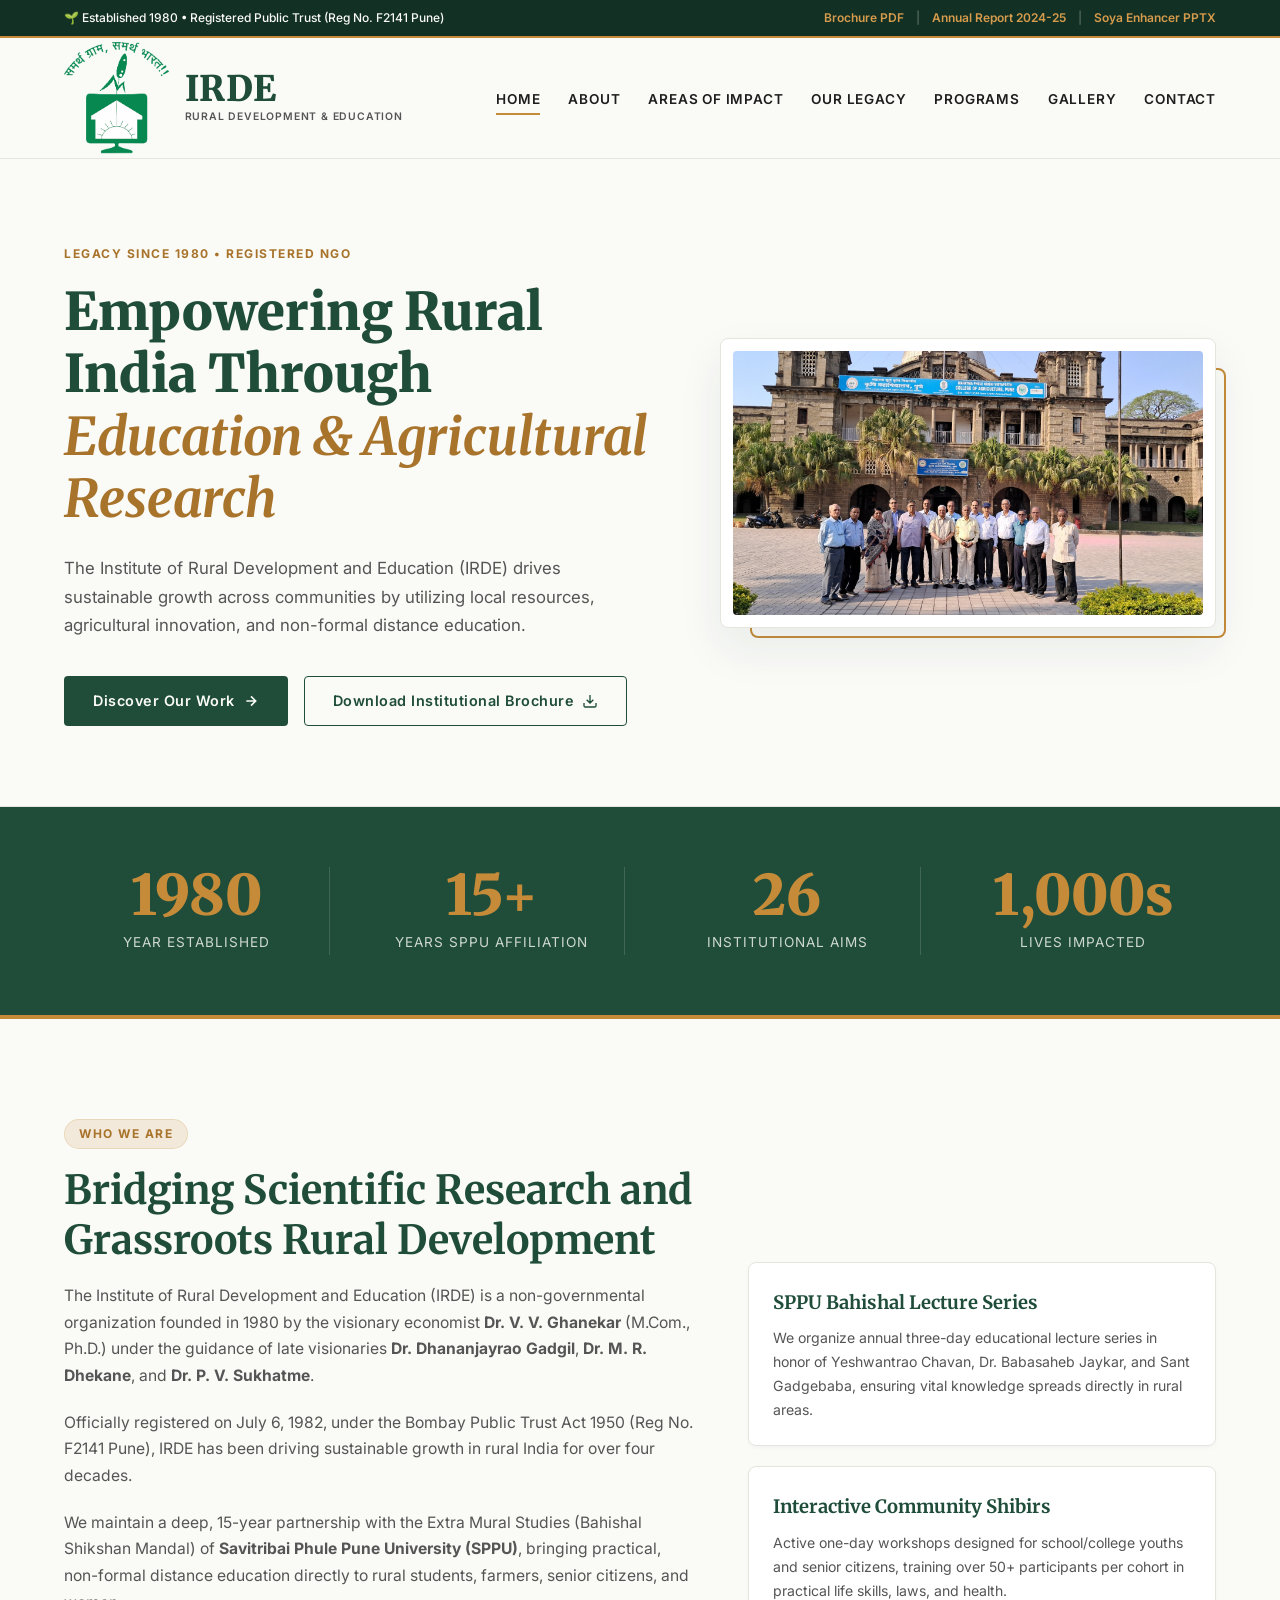
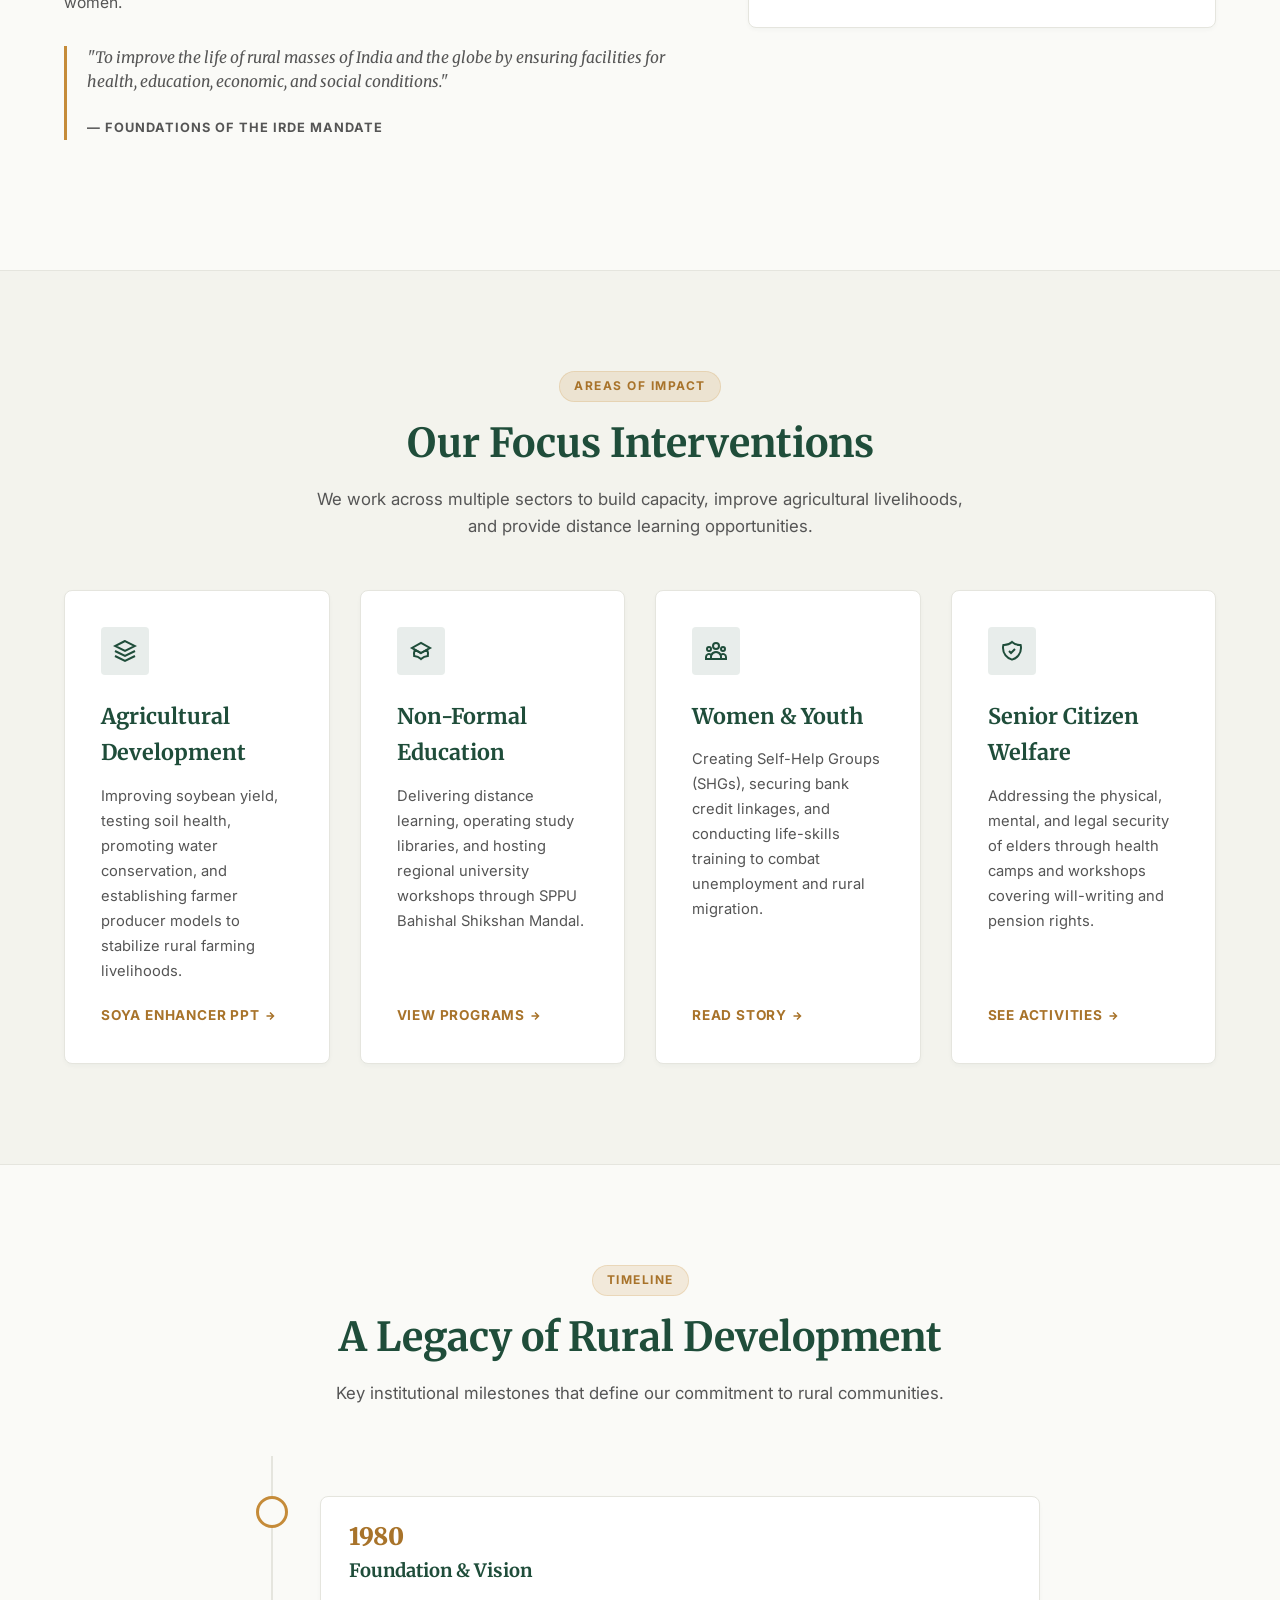
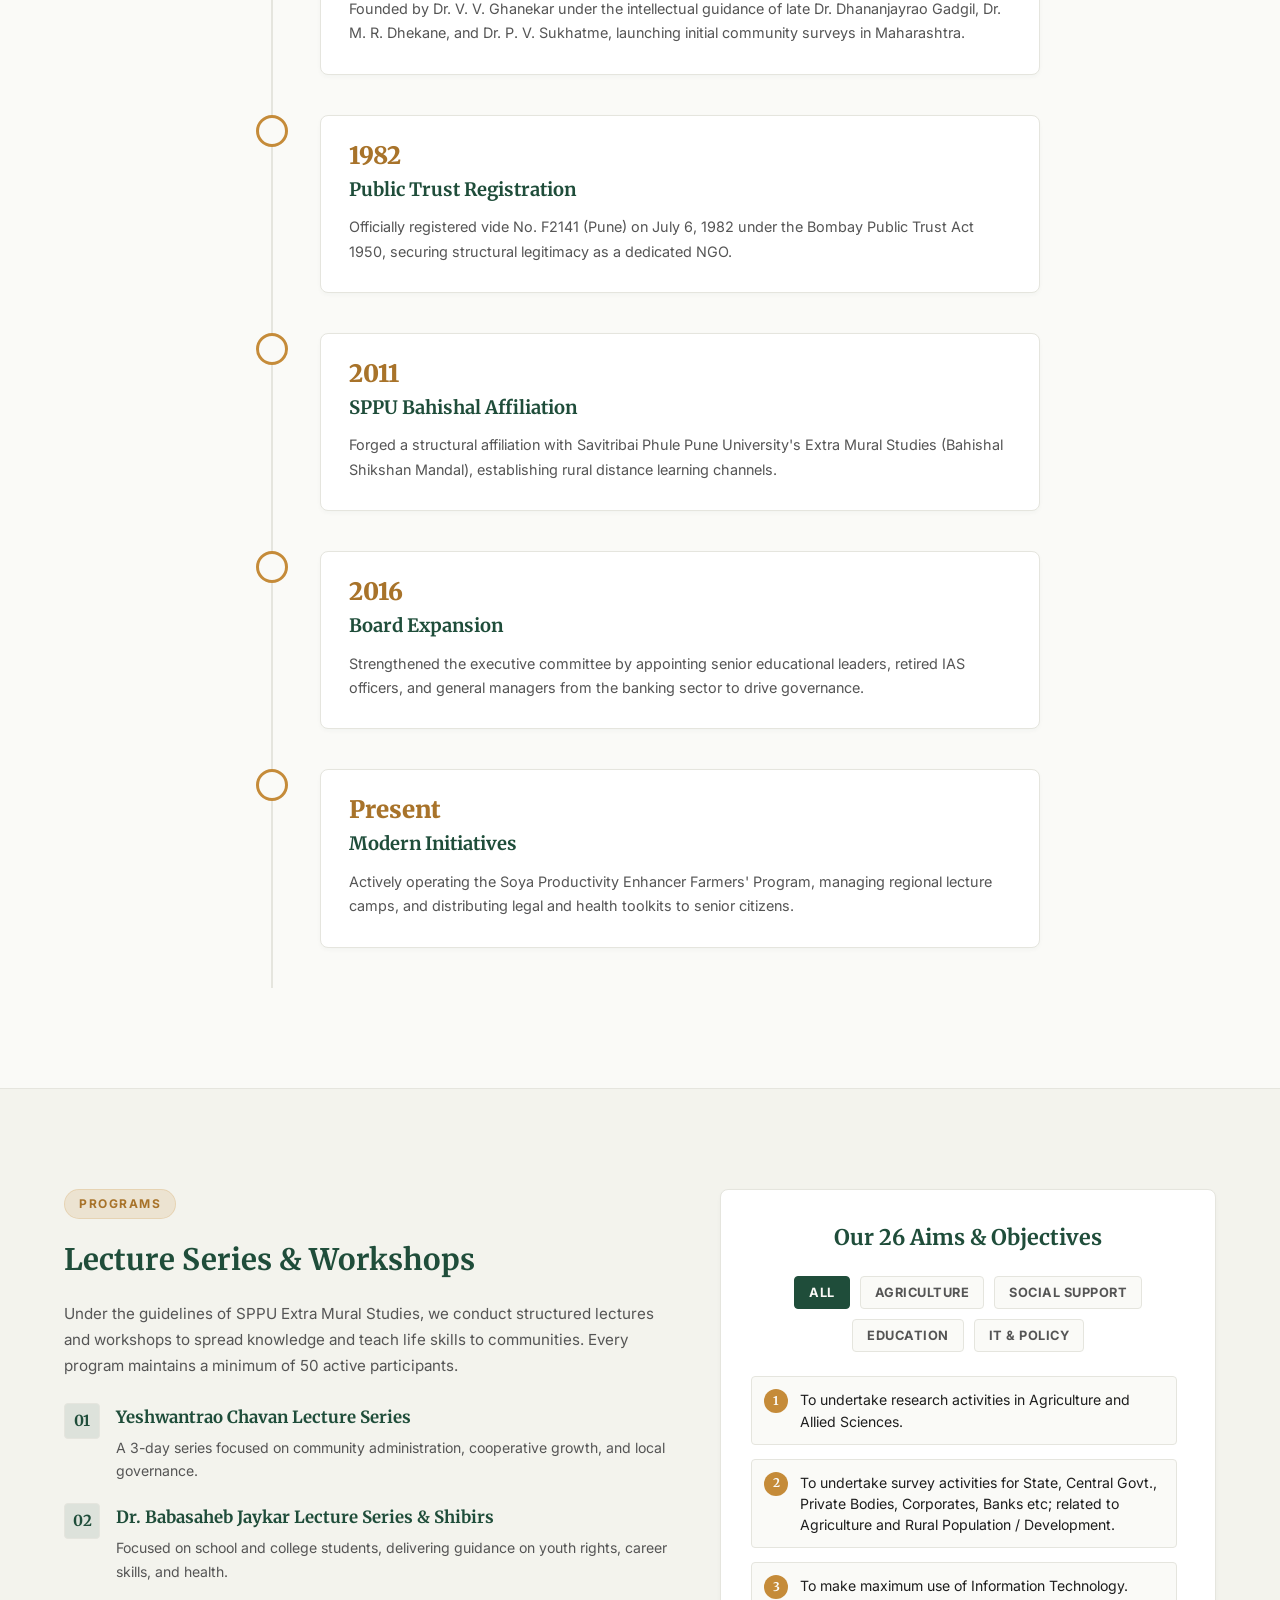
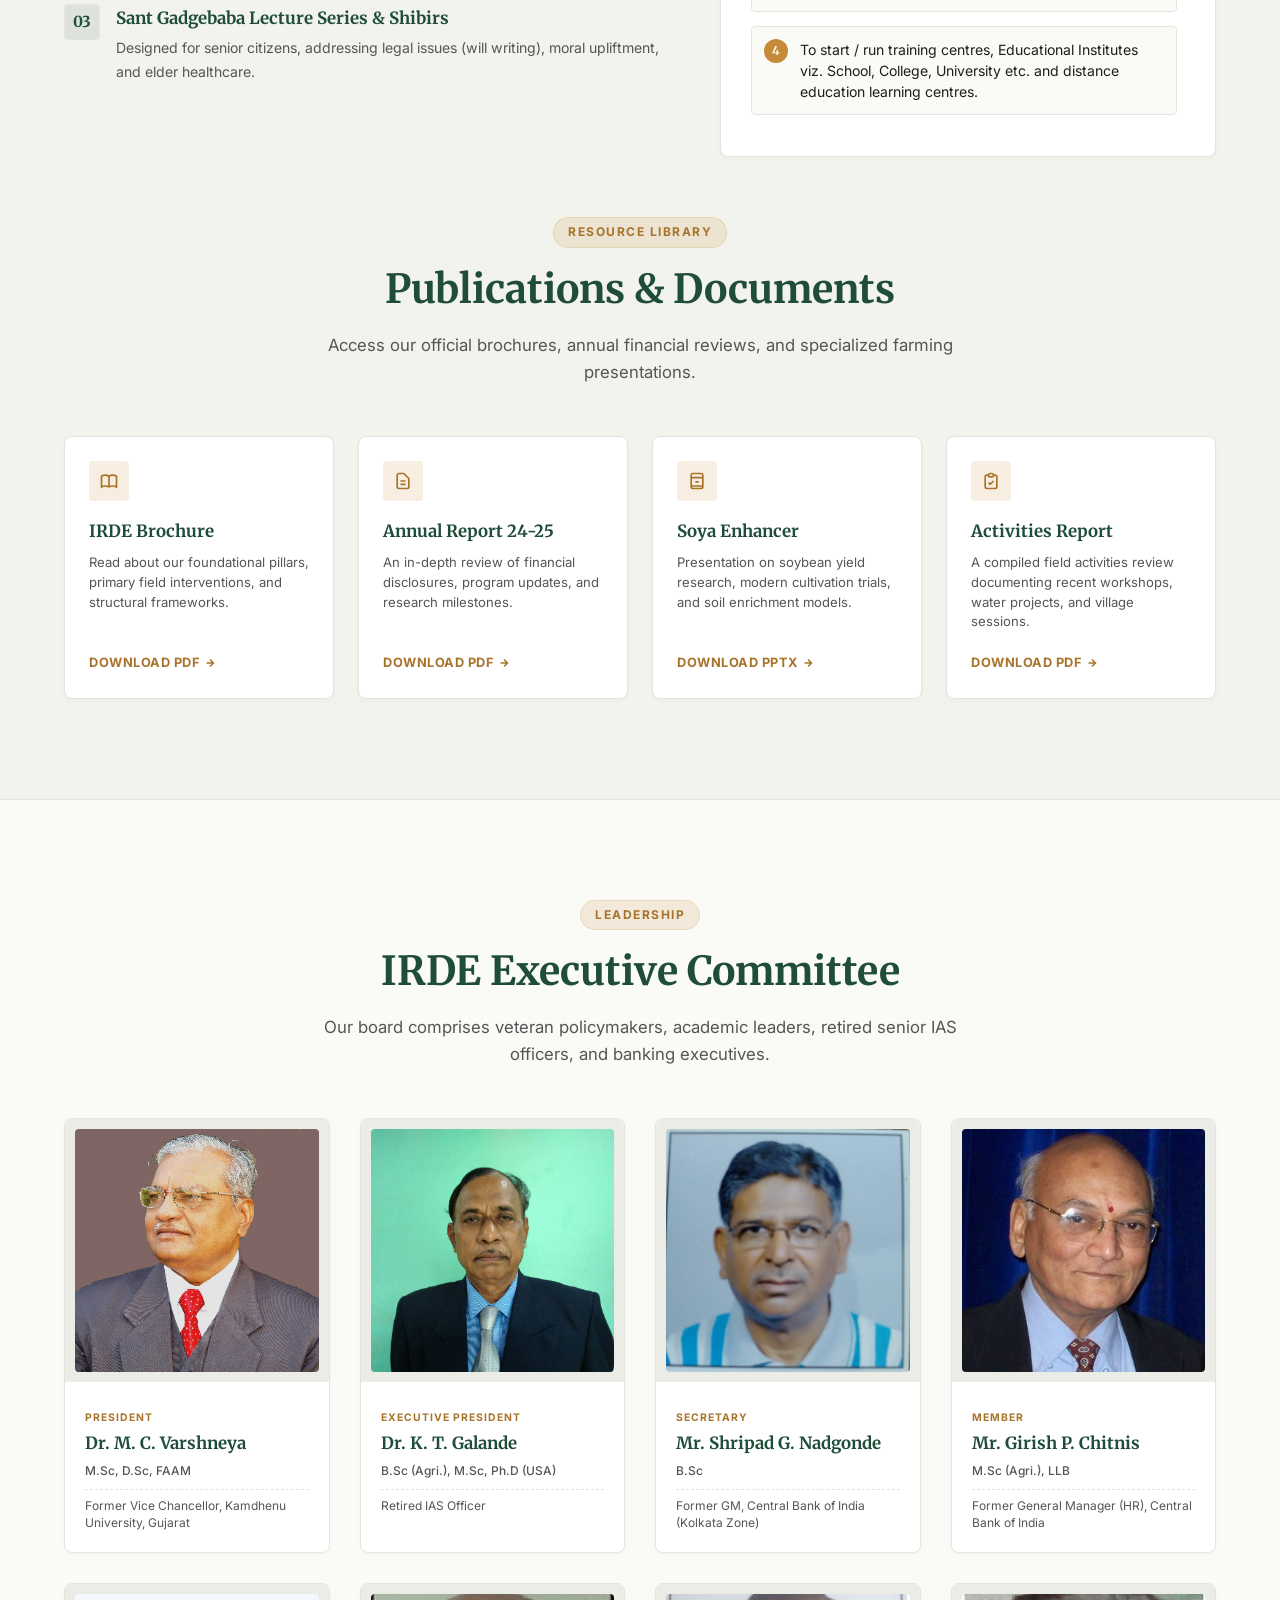
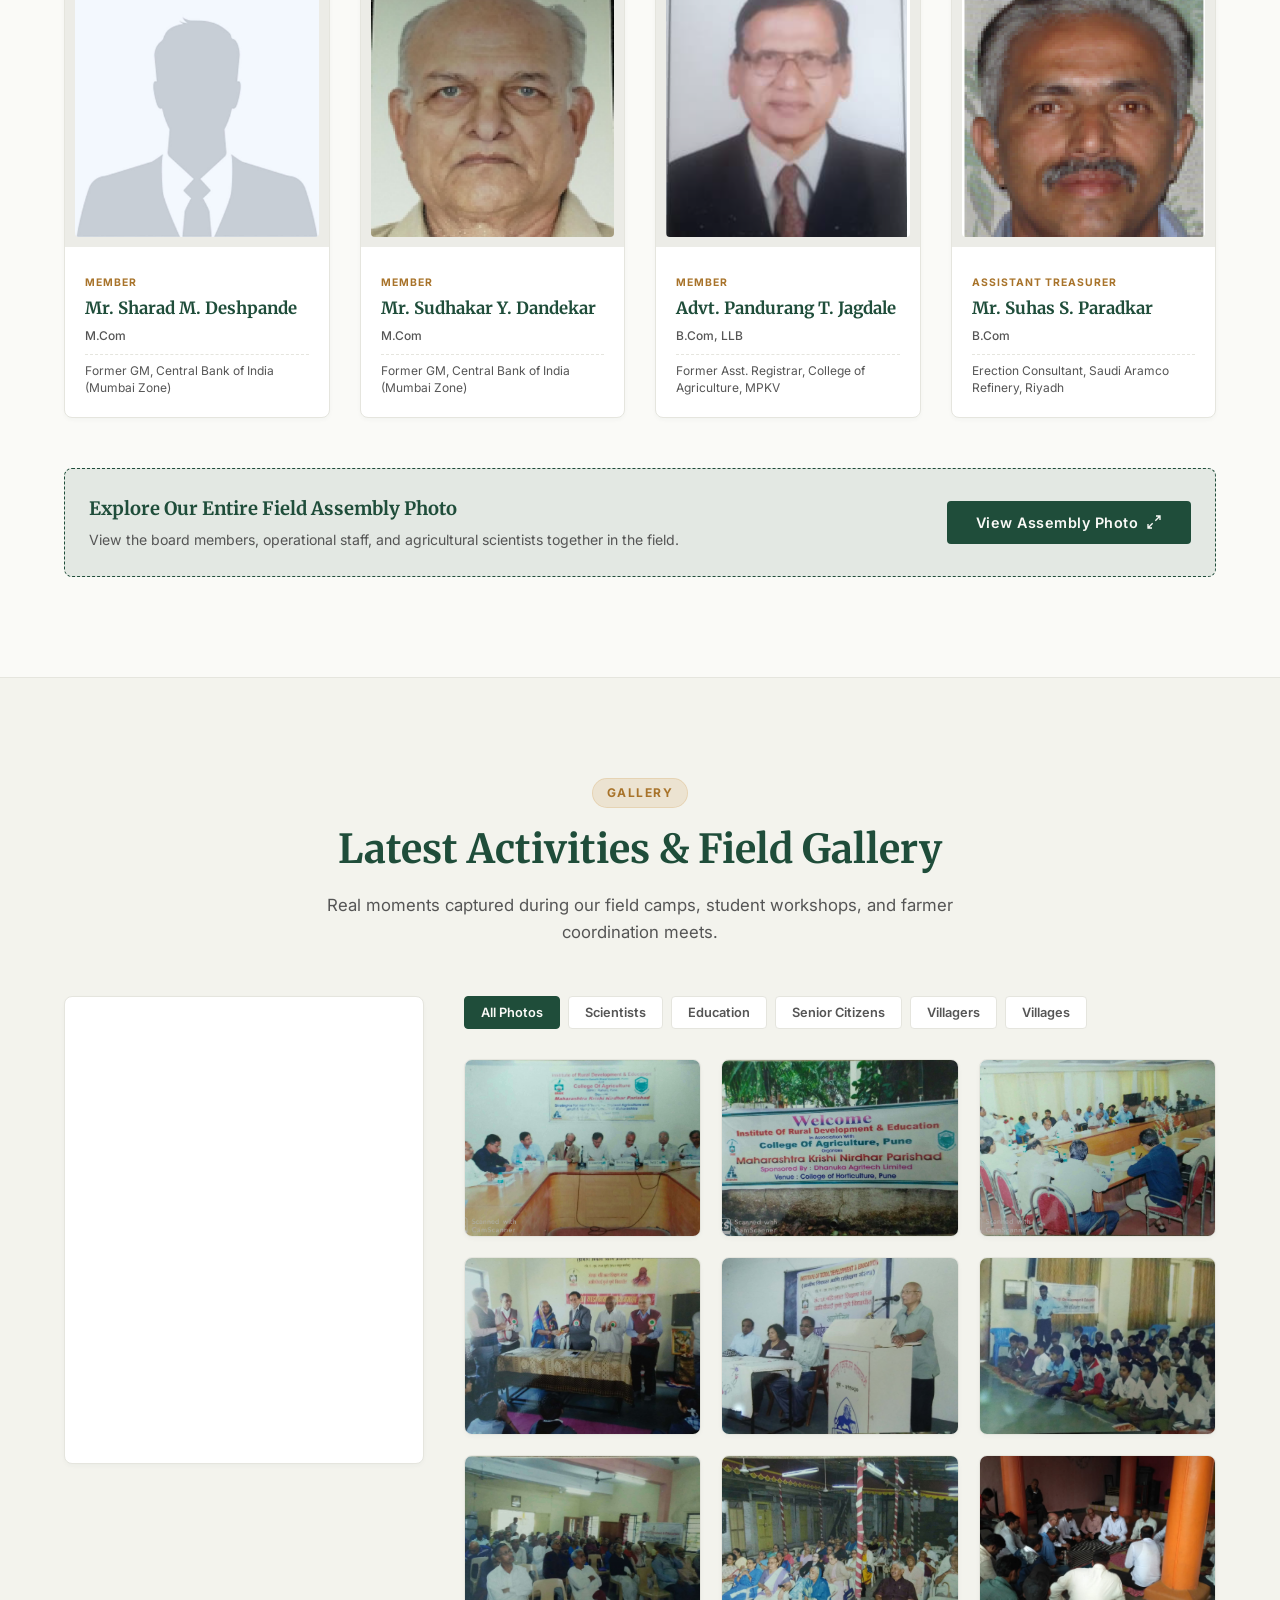
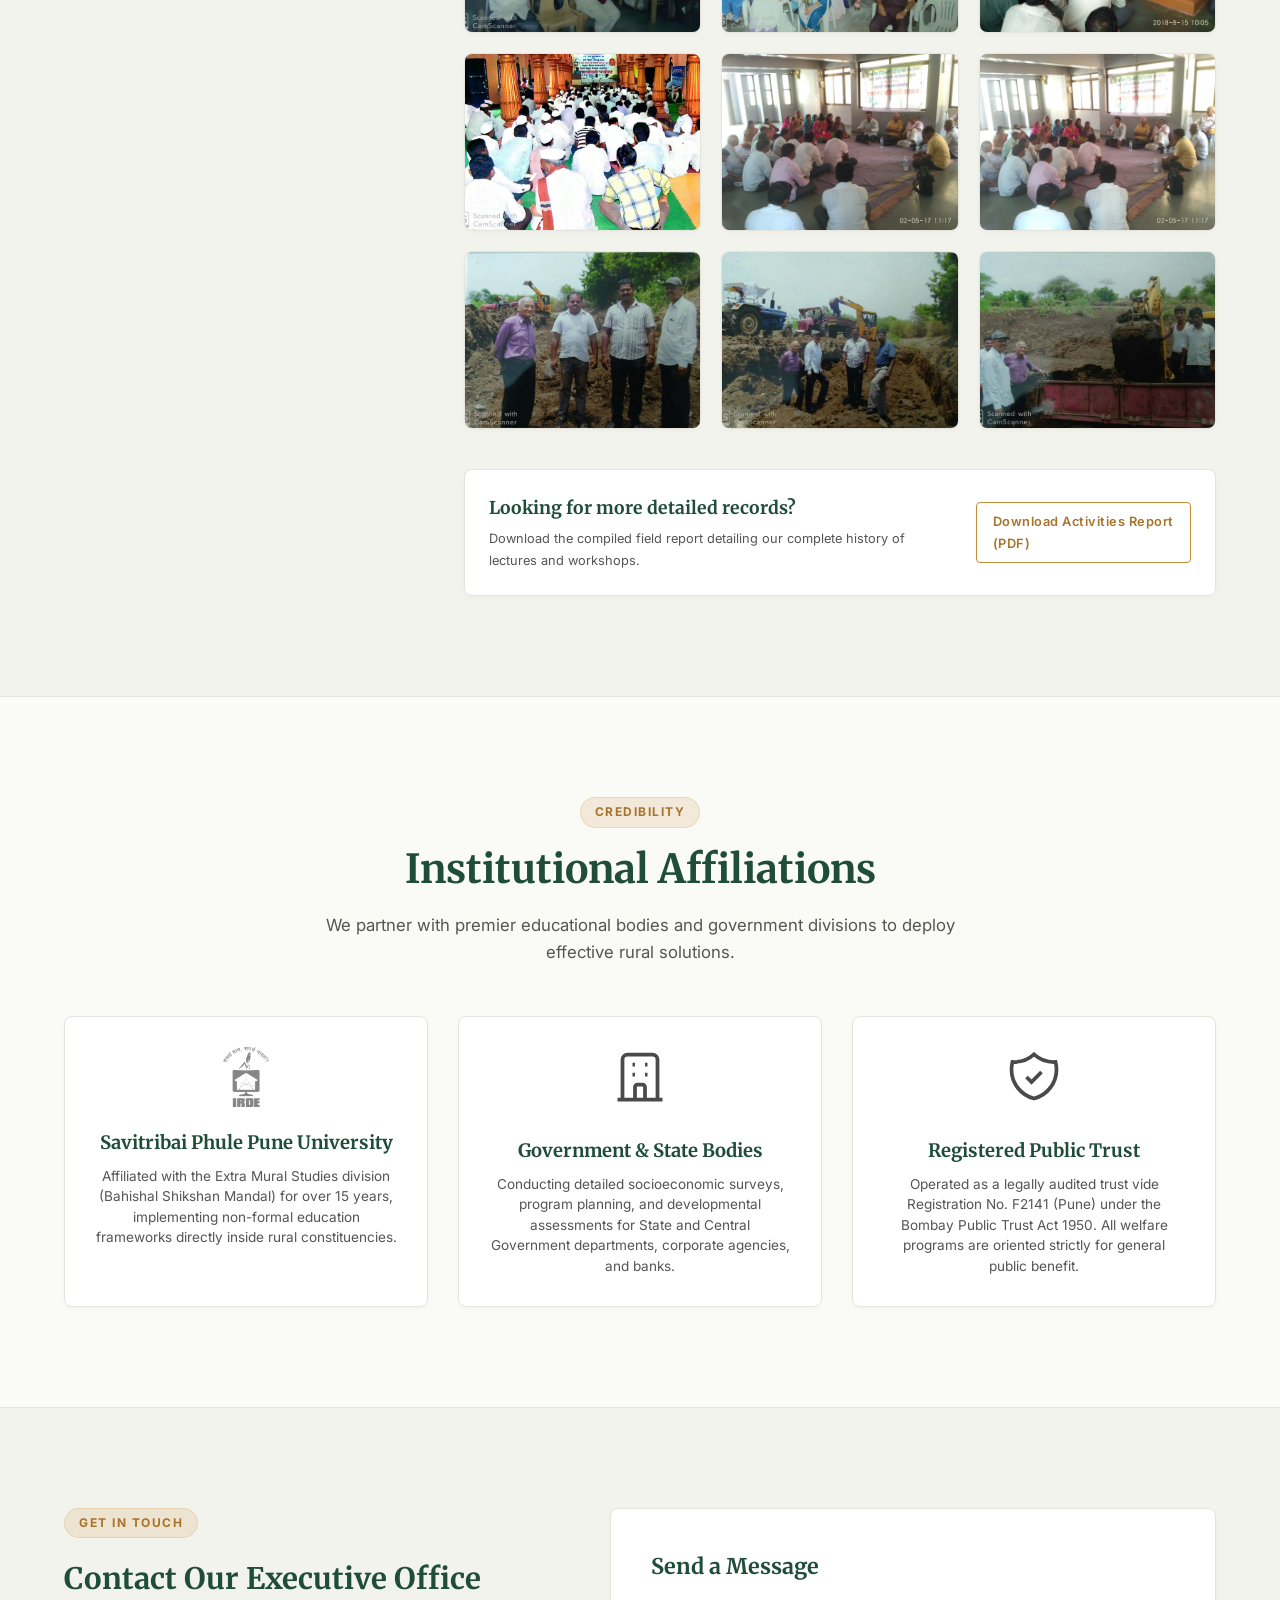
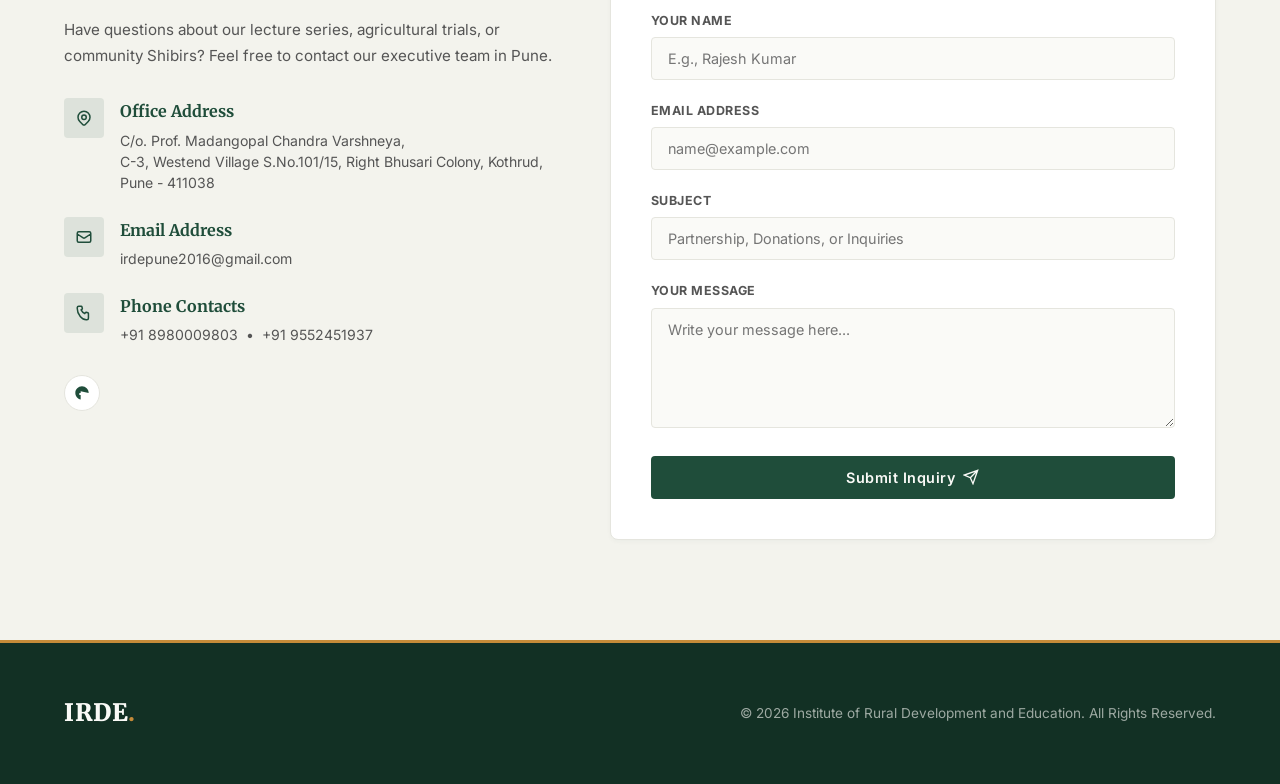
==== commit 963dc8c2: "restructure done" ====
--- a/index.html
+++ b/index.html
@@ -19,7 +19,7 @@
     rel="stylesheet">
 
   <!-- Main Stylesheet -->
-  <link rel="stylesheet" href="./css/style.css">
+  <link rel="stylesheet" href="./assets/css/style.css">
 
   <!-- Favicon -->
   <link rel="icon" href="https://irdeindia.in/img/favicon.png" type="image/png">
@@ -34,12 +34,12 @@
         <span>🌱 Established 1980 • Registered Public Trust (Reg No. F2141 Pune)</span>
       </div>
       <div class="top-bar-right">
-        <a href="https://irdeindia.in/docs/irdeindia_brochure.pdf" target="_blank" class="top-bar-link">Brochure PDF</a>
+        <a href="./assets/docs/irdeindia_brochure.pdf" target="_blank" class="top-bar-link">Brochure PDF</a>
         <span class="separator">|</span>
-        <a href="https://irdeindia.in/docs/irdeindia_annual_report_2024-25_4.pdf" target="_blank"
+        <a href="./assets/docs/irdeindia_annual_report_2024-25_4.pdf" target="_blank"
           class="top-bar-link">Annual Report 2024-25</a>
         <span class="separator">|</span>
-        <a href="https://irdeindia.in/docs/soya_enhancer.pptx" target="_blank" class="top-bar-link">Soya Enhancer
+        <a href="./assets/docs/soya_enhancer.pptx" target="_blank" class="top-bar-link">Soya Enhancer
           PPTX</a>
       </div>
     </div>
@@ -49,7 +49,7 @@
   <header class="main-header" id="navbar">
     <div class="container header-container">
       <a href="#hero" class="logo-area">
-        <img src="./Institute Of Rural Development and Education (IRDE)_files/irdelogoshort.png" alt="IRDE Logo"
+        <img src="./assets/images/irdelogoshort.png" alt="IRDE Logo"
           class="logo-img">
         <div class="logo-text-group">
           <span class="logo-title">IRDE</span>
@@ -95,7 +95,7 @@
                 <path d="M5 12h14M12 5l7 7-7 7" />
               </svg>
             </a>
-            <a href="https://irdeindia.in/docs/irdeindia_brochure.pdf" target="_blank" class="btn btn-outline">
+            <a href="./assets/docs/irdeindia_brochure.pdf" target="_blank" class="btn btn-outline">
               Download Institutional Brochure
               <svg width="16" height="16" viewBox="0 0 24 24" fill="none" stroke="currentColor" stroke-width="2">
                 <path d="M21 15v4a2 2 0 0 1-2 2H5a2 2 0 0 1-2-2v-4M7 10l5 5 5-5M12 15V3" />
@@ -105,8 +105,8 @@
         </div>
         <div class="hero-image-wrapper">
           <div class="hero-image-frame">
-            <img class="lightbox-trigger" src="./Institute Of Rural Development and Education (IRDE)_files/groupphoto.jpeg"
-              data-src="./Institute Of Rural Development and Education (IRDE)_files/groupphoto.jpeg"
+            <img class="lightbox-trigger" src="./assets/images/groupphoto.jpeg"
+              data-src="./assets/images/groupphoto.jpeg"
               data-title="IRDE General Board and Field Team Assembly"
               alt="IRDE General Board and Field Team Assembly">
           </div>
@@ -422,7 +422,7 @@
             <h4>IRDE Brochure</h4>
             <p>Read about our foundational pillars, primary field interventions, and structural frameworks.</p>
           </div>
-          <a href="https://irdeindia.in/docs/irdeindia_brochure.pdf" target="_blank" class="card-link">
+          <a href="./assets/docs/irdeindia_brochure.pdf" target="_blank" class="card-link">
             Download PDF
             <svg width="12" height="12" viewBox="0 0 24 24" fill="none" stroke="currentColor" stroke-width="3">
               <path d="M5 12h14M12 5l7 7-7 7" />
@@ -442,7 +442,7 @@
             <h4>Annual Report 24-25</h4>
             <p>An in-depth review of financial disclosures, program updates, and research milestones.</p>
           </div>
-          <a href="https://irdeindia.in/docs/irdeindia_annual_report_2024-25_4.pdf" target="_blank" class="card-link">
+          <a href="./assets/docs/irdeindia_annual_report_2024-25_4.pdf" target="_blank" class="card-link">
             Download PDF
             <svg width="12" height="12" viewBox="0 0 24 24" fill="none" stroke="currentColor" stroke-width="3">
               <path d="M5 12h14M12 5l7 7-7 7" />
@@ -462,7 +462,7 @@
             <h4>Soya Enhancer</h4>
             <p>Presentation on soybean yield research, modern cultivation trials, and soil enrichment models.</p>
           </div>
-          <a href="https://irdeindia.in/docs/soya_enhancer.pptx" target="_blank" class="card-link">
+          <a href="./assets/docs/soya_enhancer.pptx" target="_blank" class="card-link">
             Download PPTX
             <svg width="12" height="12" viewBox="0 0 24 24" fill="none" stroke="currentColor" stroke-width="3">
               <path d="M5 12h14M12 5l7 7-7 7" />
@@ -483,7 +483,7 @@
             <p>A compiled field activities review documenting recent workshops, water projects, and village sessions.
             </p>
           </div>
-          <a href="https://irdeindia.in/docs/activities.pdf" target="_blank" class="card-link">
+          <a href="./assets/docs/activities.pdf" target="_blank" class="card-link">
             Download PDF
             <svg width="12" height="12" viewBox="0 0 24 24" fill="none" stroke="currentColor" stroke-width="3">
               <path d="M5 12h14M12 5l7 7-7 7" />
@@ -508,7 +508,7 @@
         <!-- Dr. M. C. Varshneya -->
         <div class="team-card">
           <div class="team-img-wrapper">
-            <img src="./Institute Of Rural Development and Education (IRDE)_files/mcvarshaneya.png"
+            <img src="./assets/images/mcvarshaneya.png"
               alt="Dr. Madangopal Chandra Varshneya">
             <!-- <a href="https://irdeindia.in/docs/bio/mcvarshneya.pdf" target="_blank" class="team-bio-btn" title="View CV Bio">
               <svg width="14" height="14" fill="none" stroke="currentColor" stroke-width="2.5" viewBox="0 0 24 24"><path d="M12 5v14M5 12h14"/></svg>
@@ -525,7 +525,7 @@
         <!-- Dr. K. T. Galande -->
         <div class="team-card">
           <div class="team-img-wrapper">
-            <img src="./Institute Of Rural Development and Education (IRDE)_files/ktgalande.jpg"
+            <img src="./assets/images/ktgalande.jpg"
               alt="Dr. Khasherao Tukaram Galande">
             <!-- <a href="https://irdeindia.in/docs/bio/ktgalande.pdf" target="_blank" class="team-bio-btn"
               title="View CV Bio">
@@ -545,7 +545,7 @@
         <!-- Mr. Shripad G. Nadgonde -->
         <div class="team-card">
           <div class="team-img-wrapper">
-            <img src="./Institute Of Rural Development and Education (IRDE)_files/sgnadgonde.jpg"
+            <img src="./assets/images/sgnadgonde.jpg"
               alt="Mr. Shripad Gopalrao Nadgonde">
             <!-- <a href="https://irdeindia.in/docs/bio/sgnadgonde.pdf" target="_blank" class="team-bio-btn"
               title="View CV Bio">
@@ -565,7 +565,7 @@
         <!-- Mr. Girish P. Chitnis -->
         <div class="team-card">
           <div class="team-img-wrapper">
-            <img src="./Institute Of Rural Development and Education (IRDE)_files/gpchitnis.jpg"
+            <img src="./assets/images/gpchitnis.jpg"
               alt="Mr. Girish Prabhakar Chitnis">
             <!-- <a href="https://irdeindia.in/docs/bio/gpchitnis.pdf" target="_blank" class="team-bio-btn"
               title="View CV Bio">
@@ -585,7 +585,7 @@
         <!-- Mr. Sharad M. Deshpande -->
         <div class="team-card">
           <div class="team-img-wrapper">
-            <img src="./Institute Of Rural Development and Education (IRDE)_files/p.jpg"
+            <img src="./assets/images/p.jpg"
               alt="Mr. Sharad Madhukar Deshpande">
             <!-- <a href="https://irdeindia.in/docs/bio/smdeshpande.pdf" target="_blank" class="team-bio-btn"
               title="View CV Bio">
@@ -605,7 +605,7 @@
         <!-- Mr. Sudhakar Y. Dandekar -->
         <div class="team-card">
           <div class="team-img-wrapper">
-            <img src="./Institute Of Rural Development and Education (IRDE)_files/sydandekar.png"
+            <img src="./assets/images/sydandekar.png"
               alt="Mr. Sudhakar Yashwant Dandekar">
             <!-- <a href="https://irdeindia.in/docs/bio/sydandekar.pdf" target="_blank" class="team-bio-btn"
               title="View CV Bio">
@@ -625,7 +625,7 @@
         <!-- Advt. Pandurang T. Jagdale -->
         <div class="team-card">
           <div class="team-img-wrapper">
-            <img src="./Institute Of Rural Development and Education (IRDE)_files/ptjagdale.png"
+            <img src="./assets/images/ptjagdale.png"
               alt="Advt. Pandurang Tukaram Jagdale">
             <!-- <a href="https://irdeindia.in/docs/bio/ptjagdale.pdf" target="_blank" class="team-bio-btn"
               title="View CV Bio">
@@ -645,7 +645,7 @@
         <!-- Mr. Suhas S. Paradkar -->
         <div class="team-card">
           <div class="team-img-wrapper">
-            <img src="./Institute Of Rural Development and Education (IRDE)_files/sparadkar.png"
+            <img src="./assets/images/sparadkar.png"
               alt="Mr. Suhas Shrikrishna Paradkar">
             <!-- <a href="https://irdeindia.in/docs/bio/sparadkar.pdf" target="_blank" class="team-bio-btn"
               title="View CV Bio">
@@ -670,7 +670,7 @@
           <p>View the board members, operational staff, and agricultural scientists together in the field.</p>
         </div>
         <button class="btn btn-primary lightbox-trigger"
-          data-src="./Institute Of Rural Development and Education (IRDE)_files/team.jpg"
+          data-src="./assets/images/team.jpg"
           data-title="IRDE Field Assembly, Board Members and Operational Staff">
           View Assembly Photo
           <svg width="16" height="16" fill="none" stroke="currentColor" stroke-width="2" viewBox="0 0 24 24">
@@ -694,7 +694,7 @@
       <div class="gallery-layout">
         <!-- Social Widget (Facebook Feed) -->
         <div class="facebook-widget">
-          <iframe src="./Institute Of Rural Development and Education (IRDE)_files/post.html" scrolling="no"
+          <iframe src="https://www.facebook.com/plugins/post.php?href=https%3A%2F%2Fwww.facebook.com%2Fmadangopal.varshneya%2Fposts%2F6077308065690500&amp;show_text=true&amp;width=500" scrolling="no"
             frameborder="0" allowfullscreen="true"
             allow="autoplay; clipboard-write; encrypted-media; picture-in-picture; web-share" height="650"></iframe>
         </div>
@@ -720,7 +720,7 @@
               <h4>Looking for more detailed records?</h4>
               <p>Download the compiled field report detailing our complete history of lectures and workshops.</p>
             </div>
-            <a href="https://irdeindia.in/docs/activities.pdf" target="_blank" class="btn btn-outline-gold btn-sm">
+            <a href="./assets/docs/activities.pdf" target="_blank" class="btn btn-outline-gold btn-sm">
               Download Activities Report (PDF)
             </a>
           </div>
@@ -742,7 +742,7 @@
       <div class="affiliations-grid">
         <!-- Affiliation 1 -->
         <div class="affiliation-card">
-          <img src="./Institute Of Rural Development and Education (IRDE)_files/logo-img.png"
+          <img src="./assets/images/logo-img.png"
             alt="Savitribai Phule Pune University" class="affiliation-logo">
           <h4>Savitribai Phule Pune University</h4>
           <p>Affiliated with the Extra Mural Studies division (Bahishal Shikshan Mandal) for over 15 years, implementing
@@ -885,7 +885,7 @@
   </footer>
 
   <!-- Main Interactivity Script -->
-  <script src="./js/main.js"></script>
+  <script src="./assets/js/main.js"></script>
   <script>
     document.getElementById('currentYear').textContent = new Date().getFullYear();
   </script>
--- a/assets/css/style.css
+++ b/assets/css/style.css
@@ -0,0 +1,1847 @@
+/* -------------------------------------------------------------
+ * IRDE INDIA - PREMIUM DESIGN SYSTEM (VANILLA CSS)
+ * Brand Positioning: Legacy NGO & Educational Institution
+ * Colors: Forest Green (#1F4D3A), Warm Gold (#C58B39), Eggshell (#FAFAF7)
+ * Typography: Headings (Merriweather), Body (Inter)
+ * ------------------------------------------------------------- */
+
+/* Custom Properties & Tokens */
+:root {
+  --color-primary: #1F4D3A;        /* Dark Forest Green */
+  --color-primary-light: #2c5e48;  /* Muted Forest Green for hover */
+  --color-primary-dark: #123024;   /* Deep Green for contrast */
+  --color-primary-glow: rgba(31, 77, 58, 0.1);
+  
+  --color-secondary: #C58B39;      /* Warm Gold/Amber */
+  --color-secondary-light: #d69b4c;/* Lighter Gold for hover */
+  --color-secondary-dark: #a8732a; /* Deep Gold */
+  --color-secondary-glow: rgba(197, 139, 57, 0.15);
+
+  --color-bg: #FAFAF7;             /* Eggshell Background */
+  --color-bg-card: #FFFFFF;        /* Pure White for cards */
+  --color-bg-alt: #F3F3ED;         /* Darker Eggshell for alternating sections */
+  --color-text: #1E1E1E;           /* Dark Charcoal */
+  --color-text-muted: #555555;     /* Slate Gray for readability */
+  --color-text-light: #FAFAF7;     /* Light Text on dark elements */
+  
+  --color-border: #E5E5DE;         /* Soft warm gray for borders */
+  --color-border-hover: #C58B39;   /* Gold accent on hover */
+  
+  --font-heading: 'Merriweather', Georgia, serif;
+  --font-body: 'Inter', system-ui, -apple-system, sans-serif;
+  
+  --shadow-sm: 0 2px 4px rgba(31, 77, 58, 0.03);
+  --shadow-md: 0 10px 30px rgba(31, 77, 58, 0.05);
+  --shadow-lg: 0 20px 45px rgba(31, 77, 58, 0.08);
+  
+  --radius-sm: 4px;
+  --radius-md: 8px;
+  --radius-lg: 12px;
+  
+  --transition-smooth: all 0.3s cubic-bezier(0.25, 1, 0.5, 1);
+  --transition-fast: all 0.15s ease;
+  
+  --max-width: 1200px;
+}
+
+/* Base Reset & Globals */
+*, *::before, *::after {
+  box-sizing: border-box;
+  margin: 0;
+  padding: 0;
+}
+
+html {
+  scroll-behavior: smooth;
+  scroll-padding-top: 160px; /* Increased to match new header height */
+  font-size: 16px;
+  -webkit-font-smoothing: antialiased;
+  -moz-osx-font-smoothing: grayscale;
+}
+
+body {
+  font-family: var(--font-body);
+  background-color: var(--color-bg);
+  color: var(--color-text);
+  line-height: 1.7;
+  overflow-x: hidden;
+}
+
+img {
+  max-width: 100%;
+  height: auto;
+  display: block;
+}
+
+a {
+  color: inherit;
+  text-decoration: none;
+  transition: var(--transition-fast);
+}
+
+button, input, textarea, select {
+  font-family: inherit;
+  outline: none;
+}
+
+/* Scrollbar */
+::-webkit-scrollbar {
+  width: 8px;
+  height: 8px;
+}
+::-webkit-scrollbar-track {
+  background: var(--color-bg);
+}
+::-webkit-scrollbar-thumb {
+  background: rgba(31, 77, 58, 0.2);
+  border-radius: var(--radius-sm);
+}
+::-webkit-scrollbar-thumb:hover {
+  background: var(--color-primary-light);
+}
+
+/* Layout Utilities */
+.container {
+  max-width: var(--max-width);
+  margin: 0 auto;
+  padding: 0 24px;
+  width: 100%;
+}
+
+.section-padding {
+  padding: 100px 0;
+}
+
+@media (max-width: 768px) {
+  .section-padding {
+    padding: 70px 0;
+  }
+}
+
+.text-center { text-align: center; }
+.text-left { text-align: left; }
+
+/* Grid Helper */
+.grid {
+  display: grid;
+  gap: 30px;
+}
+.grid-2 { grid-template-columns: repeat(2, 1fr); }
+.grid-3 { grid-template-columns: repeat(3, 1fr); }
+.grid-4 { grid-template-columns: repeat(4, 1fr); }
+
+@media (max-width: 992px) {
+  .grid-3 { grid-template-columns: repeat(2, 1fr); }
+  .grid-4 { grid-template-columns: repeat(2, 1fr); }
+}
+@media (max-width: 768px) {
+  .grid-2, .grid-3, .grid-4 { grid-template-columns: 1fr; }
+}
+
+/* Badge & Headings */
+.section-badge {
+  display: inline-block;
+  padding: 4px 14px;
+  background-color: var(--color-secondary-glow);
+  color: var(--color-secondary-dark);
+  font-family: var(--font-body);
+  font-weight: 700;
+  font-size: 0.75rem;
+  letter-spacing: 1.5px;
+  text-transform: uppercase;
+  border-radius: 50px;
+  margin-bottom: 16px;
+  border: 1px solid rgba(197, 139, 57, 0.2);
+}
+
+.section-title {
+  font-family: var(--font-heading);
+  font-size: 2.5rem;
+  color: var(--color-primary);
+  margin-bottom: 18px;
+  font-weight: 700;
+  line-height: 1.25;
+}
+
+.section-subtitle {
+  font-family: var(--font-body);
+  font-size: 1.05rem;
+  color: var(--color-text-muted);
+  max-width: 650px;
+  margin: 0 auto 50px;
+  line-height: 1.6;
+}
+
+@media (max-width: 768px) {
+  .section-title {
+    font-size: 2rem;
+  }
+}
+
+/* Premium Buttons (Editorial / Classic Style) */
+.btn {
+  display: inline-flex;
+  align-items: center;
+  justify-content: center;
+  padding: 12px 28px;
+  font-weight: 600;
+  font-size: 0.9rem;
+  letter-spacing: 0.5px;
+  border-radius: var(--radius-sm);
+  transition: var(--transition-smooth);
+  cursor: pointer;
+  gap: 8px;
+  border: 1px solid transparent;
+}
+
+.btn-primary {
+  background-color: var(--color-primary);
+  color: var(--color-text-light);
+}
+.btn-primary:hover {
+  background-color: var(--color-primary-light);
+  transform: translateY(-1px);
+  box-shadow: var(--shadow-md);
+}
+
+.btn-secondary {
+  background-color: var(--color-secondary);
+  color: var(--color-text-light);
+}
+.btn-secondary:hover {
+  background-color: var(--color-secondary-light);
+  transform: translateY(-1px);
+  box-shadow: var(--shadow-md);
+}
+
+.btn-outline {
+  border: 1px solid var(--color-primary);
+  color: var(--color-primary);
+  background: transparent;
+}
+.btn-outline:hover {
+  background-color: var(--color-primary);
+  color: var(--color-text-light);
+}
+
+.btn-outline-gold {
+  border: 1px solid var(--color-secondary);
+  color: var(--color-secondary-dark);
+  background: transparent;
+}
+.btn-outline-gold:hover {
+  background-color: var(--color-secondary);
+  color: var(--color-text-light);
+}
+
+.btn-sm {
+  padding: 8px 16px;
+  font-size: 0.8rem;
+}
+
+/* -------------------------------------------------------------
+ * TOP ANNOUNCEMENT BAR
+ * ------------------------------------------------------------- */
+.top-bar {
+  background-color: var(--color-primary-dark);
+  color: var(--color-text-light);
+  font-size: 0.75rem;
+  font-weight: 500;
+  padding: 8px 0;
+  border-bottom: 2px solid var(--color-secondary);
+  position: relative;
+  z-index: 1001;
+}
+
+.top-bar-container {
+  display: flex;
+  justify-content: space-between;
+  align-items: center;
+}
+
+.top-bar-left {
+  display: flex;
+  align-items: center;
+  gap: 6px;
+}
+
+.top-bar-right {
+  display: flex;
+  align-items: center;
+  gap: 12px;
+}
+
+.top-bar-link {
+  color: var(--color-secondary-light);
+  font-weight: 600;
+}
+.top-bar-link:hover {
+  text-decoration: underline;
+}
+
+.top-bar .separator {
+  color: rgba(250, 250, 247, 0.3);
+}
+
+@media (max-width: 768px) {
+  .top-bar-right {
+    display: none;
+  }
+  .top-bar-container {
+    justify-content: center;
+  }
+}
+
+/* -------------------------------------------------------------
+ * STICKY HEADER & NAVBAR
+ * ------------------------------------------------------------- */
+.header-container {
+  display: flex;
+  align-items: center;
+  justify-content: space-between;
+  height: 120px; /* Increased from 100px to 120px */
+  padding-top: 0;
+  padding-bottom: 0;
+}
+
+.main-header {
+  position: sticky;
+  top: 0;
+  background-color: rgba(250, 250, 247, 0.95);
+  backdrop-filter: blur(10px);
+  -webkit-backdrop-filter: blur(10px);
+  border-bottom: 1px solid var(--color-border);
+  z-index: 1000;
+  transition: var(--transition-smooth);
+}
+
+.main-header.scrolled {
+  box-shadow: var(--shadow-sm);
+  background-color: var(--color-bg);
+}
+
+.logo-area {
+  display: flex;
+  align-items: center;
+  gap: 16px;
+}
+
+.logo-img {
+  height: 112px; /* Increased from 92px to 112px */
+  width: auto;
+  max-height: 100%;
+  object-fit: contain;
+  transition: var(--transition-smooth);
+}
+
+.logo-text-group {
+  display: flex;
+  flex-direction: column;
+}
+
+.logo-title {
+  font-family: var(--font-heading);
+  font-size: 2.2rem; /* Increased from 1.9rem to 2.2rem */
+  font-weight: 900;
+  color: var(--color-primary);
+  line-height: 1;
+  letter-spacing: 0.5px;
+}
+
+.logo-subtitle {
+  font-size: 0.65rem; /* Reduced to make it clean and small */
+  text-transform: uppercase;
+  letter-spacing: 0.8px;
+  color: var(--color-text-muted);
+  font-weight: 600;
+  margin-top: 2px;
+}
+
+.nav-links {
+  display: flex;
+  align-items: center;
+  gap: 28px;
+  list-style: none;
+}
+
+.nav-links a {
+  font-weight: 600;
+  font-size: 0.85rem;
+  text-transform: uppercase;
+  letter-spacing: 0.8px;
+  color: var(--color-text);
+  padding: 8px 0;
+  position: relative;
+}
+
+.nav-links a::after {
+  content: '';
+  position: absolute;
+  bottom: 0;
+  left: 0;
+  width: 0;
+  height: 2px;
+  background-color: var(--color-secondary);
+  transition: var(--transition-fast);
+}
+
+.nav-links a:hover::after,
+.nav-links .active a::after {
+  width: 100%;
+}
+
+.nav-links a:hover {
+  color: var(--color-primary);
+}
+
+/* Menu Toggle for Mobile */
+.menu-toggle {
+  display: none;
+  background: none;
+  border: none;
+  cursor: pointer;
+  flex-direction: column;
+  justify-content: space-between;
+  width: 24px;
+  height: 18px;
+  position: relative;
+  z-index: 1010;
+  padding: 10px; /* Expands touch target */
+  margin: -10px; /* Offsets visual displacement */
+  box-sizing: content-box;
+}
+
+.menu-toggle .bar {
+  height: 2px;
+  width: 100%;
+  background-color: var(--color-primary);
+  border-radius: 2px;
+  transition: var(--transition-smooth);
+}
+
+@media (max-width: 992px) {
+  .menu-toggle {
+    display: flex;
+  }
+  
+  .nav-menu {
+    position: absolute;
+    top: 88px; /* Matches new mobile header height (88px) */
+    left: 0;
+    right: 0;
+    background-color: var(--color-bg);
+    border-bottom: 1px solid var(--color-border);
+    padding: 24px;
+    box-shadow: var(--shadow-md);
+    transform: translateY(-10px);
+    opacity: 0;
+    pointer-events: none;
+    transition: var(--transition-smooth);
+  }
+  
+  .nav-menu.active {
+    transform: translateY(0);
+    opacity: 1;
+    pointer-events: auto;
+  }
+  
+  .nav-links {
+    flex-direction: column;
+    align-items: flex-start;
+    gap: 16px;
+  }
+  
+  .menu-toggle.open .bar:nth-child(1) {
+    transform: translateY(8px) rotate(45deg);
+  }
+  
+  .menu-toggle.open .bar:nth-child(2) {
+    opacity: 0;
+  }
+  
+  .menu-toggle.open .bar:nth-child(3) {
+    transform: translateY(-8px) rotate(-45deg);
+  }
+
+  .header-container {
+    height: 88px; /* Increased from 84px to 88px */
+    padding: 0 16px;
+  }
+
+  .logo-img {
+    height: 80px; /* Increased from 76px to 80px */
+  }
+
+  .logo-title {
+    font-size: 1.6rem; /* Increased from 1.5rem to 1.6rem */
+  }
+
+  .logo-subtitle {
+    font-size: 0.58rem; /* Small font size fits on mobile without wrapping */
+    letter-spacing: 0.5px;
+  }
+}
+
+@media (max-width: 480px) {
+  .header-container {
+    height: 72px;
+    padding: 0 12px;
+  }
+
+  .logo-area {
+    gap: 10px;
+  }
+
+  .logo-img {
+    height: 64px;
+  }
+
+  .logo-title {
+    font-size: 1.45rem; /* Large and readable brand name */
+  }
+
+  .logo-subtitle {
+    display: none; /* Hide subtitle on tiny mobile to avoid any overflow and maximize space */
+  }
+
+  .nav-menu {
+    top: 72px; /* Matches extra small mobile header height (72px) */
+  }
+}
+
+/* -------------------------------------------------------------
+ * HERO SECTION
+ * ------------------------------------------------------------- */
+.hero {
+  padding: 80px 0;
+  background-color: var(--color-bg);
+  border-bottom: 1px solid var(--color-border);
+}
+
+.hero-grid {
+  display: grid;
+  grid-template-columns: 1.1fr 0.9fr;
+  align-items: center;
+  gap: 50px;
+}
+
+.hero-content {
+  text-align: left;
+}
+
+.hero-pretitle {
+  display: inline-block;
+  font-size: 0.75rem;
+  letter-spacing: 1.5px;
+  text-transform: uppercase;
+  color: var(--color-secondary-dark);
+  font-weight: 700;
+  margin-bottom: 16px;
+}
+
+.hero-title {
+  font-family: var(--font-heading);
+  font-size: 3.25rem;
+  color: var(--color-primary);
+  line-height: 1.2;
+  font-weight: 900;
+  margin-bottom: 24px;
+}
+
+.hero-title span {
+  color: var(--color-secondary-dark);
+  font-style: italic;
+  font-weight: 700;
+}
+
+.hero-desc {
+  font-size: 1.05rem;
+  color: var(--color-text-muted);
+  margin-bottom: 36px;
+  max-width: 550px;
+}
+
+.hero-btns {
+  display: flex;
+  gap: 16px;
+  flex-wrap: wrap;
+}
+
+.hero-image-wrapper {
+  position: relative;
+  display: flex;
+  justify-content: center;
+  align-items: center;
+}
+
+.hero-image-frame {
+  position: relative;
+  z-index: 2;
+  border: 1px solid var(--color-border);
+  padding: 12px;
+  background-color: var(--color-bg-card);
+  box-shadow: var(--shadow-lg);
+  border-radius: var(--radius-md);
+}
+
+.hero-image-frame img {
+  border-radius: var(--radius-sm);
+  width: 100%;
+  height: auto;
+  object-fit: cover;
+  cursor: pointer;
+  transition: transform var(--transition-smooth);
+}
+
+.hero-image-frame img:hover {
+  transform: scale(1.02);
+}
+
+/* Editorial Frame Background */
+.hero-image-wrapper::before {
+  content: '';
+  position: absolute;
+  top: 30px;
+  left: 30px;
+  width: calc(100% - 20px);
+  height: calc(100% - 20px);
+  border: 2px solid var(--color-secondary);
+  border-radius: var(--radius-md);
+  z-index: 1;
+  pointer-events: none;
+}
+
+@media (max-width: 992px) {
+  .hero-grid {
+    grid-template-columns: 1fr;
+    gap: 40px;
+  }
+  .hero-content {
+    text-align: center;
+  }
+  .hero-desc {
+    margin-left: auto;
+    margin-right: auto;
+  }
+  .hero-btns {
+    justify-content: center;
+  }
+  .hero-title {
+    font-size: 2.5rem;
+  }
+  .hero-image-wrapper::before {
+    display: none;
+  }
+}
+
+/* -------------------------------------------------------------
+ * IMPACT STATISTICS
+ * ------------------------------------------------------------- */
+.stats-section {
+  background-color: var(--color-primary);
+  color: var(--color-text-light);
+  padding: 60px 0;
+  border-bottom: 4px solid var(--color-secondary);
+}
+
+.stats-grid {
+  display: grid;
+  grid-template-columns: repeat(4, 1fr);
+  gap: 30px;
+}
+
+.stat-item {
+  text-align: center;
+  border-right: 1px solid rgba(250, 250, 247, 0.15);
+}
+
+.stat-item:last-child {
+  border-right: none;
+}
+
+.stat-number {
+  font-family: var(--font-heading);
+  font-size: 3.5rem;
+  font-weight: 900;
+  color: var(--color-secondary);
+  line-height: 1;
+  margin-bottom: 8px;
+}
+
+.stat-label {
+  font-family: var(--font-body);
+  font-size: 0.85rem;
+  text-transform: uppercase;
+  letter-spacing: 1px;
+  color: rgba(250, 250, 247, 0.8);
+}
+
+@media (max-width: 992px) {
+  .stats-grid {
+    grid-template-columns: repeat(2, 1fr);
+  }
+  .stat-item {
+    border-right: none;
+  }
+  .stat-item:nth-child(odd) {
+    border-right: 1px solid rgba(250, 250, 247, 0.15);
+  }
+}
+@media (max-width: 576px) {
+  .stats-grid {
+    grid-template-columns: 1fr;
+  }
+  .stat-item {
+    border-right: none !important;
+    padding-bottom: 20px;
+  }
+  .stat-item:last-child {
+    padding-bottom: 0;
+  }
+}
+
+/* -------------------------------------------------------------
+ * ABOUT SECTION
+ * ------------------------------------------------------------- */
+.about-section {
+  background-color: var(--color-bg);
+}
+
+.about-intro-grid {
+  display: grid;
+  grid-template-columns: 1.15fr 0.85fr;
+  gap: 50px;
+  align-items: center;
+}
+
+.about-left-content p {
+  color: var(--color-text-muted);
+  margin-bottom: 20px;
+  font-size: 0.98rem;
+}
+
+.founder-callout {
+  border-left: 3px solid var(--color-secondary);
+  padding-left: 20px;
+  margin: 30px 0;
+}
+
+.founder-quote {
+  font-family: var(--font-heading);
+  font-style: italic;
+  font-size: 1.15rem;
+  color: var(--color-primary);
+  margin-bottom: 8px;
+  line-height: 1.5;
+}
+
+.founder-by {
+  font-size: 0.8rem;
+  font-weight: 700;
+  text-transform: uppercase;
+  letter-spacing: 1px;
+  color: var(--color-text-muted);
+}
+
+.about-highlights {
+  display: flex;
+  flex-direction: column;
+  gap: 20px;
+}
+
+.highlight-box {
+  background-color: var(--color-bg-card);
+  border: 1px solid var(--color-border);
+  border-radius: var(--radius-md);
+  padding: 24px;
+  box-shadow: var(--shadow-sm);
+  transition: var(--transition-smooth);
+}
+
+.highlight-box:hover {
+  transform: translateY(-2px);
+  box-shadow: var(--shadow-md);
+  border-color: var(--color-secondary);
+}
+
+.highlight-box h4 {
+  font-family: var(--font-heading);
+  font-size: 1.15rem;
+  color: var(--color-primary);
+  margin-bottom: 8px;
+}
+
+.highlight-box p {
+  font-size: 0.88rem;
+  color: var(--color-text-muted);
+  margin-bottom: 0;
+}
+
+@media (max-width: 992px) {
+  .about-intro-grid {
+    grid-template-columns: 1fr;
+    gap: 40px;
+  }
+}
+
+/* -------------------------------------------------------------
+ * AREAS OF IMPACT
+ * ------------------------------------------------------------- */
+.impact-section {
+  background-color: var(--color-bg-alt);
+  border-top: 1px solid var(--color-border);
+  border-bottom: 1px solid var(--color-border);
+}
+
+.impact-card {
+  background-color: var(--color-bg-card);
+  border: 1px solid var(--color-border);
+  border-radius: var(--radius-md);
+  padding: 36px;
+  box-shadow: var(--shadow-sm);
+  transition: var(--transition-smooth);
+  display: flex;
+  flex-direction: column;
+  height: 100%;
+}
+
+.impact-card:hover {
+  transform: translateY(-4px);
+  box-shadow: var(--shadow-lg);
+  border-color: var(--color-secondary);
+}
+
+.impact-icon-wrapper {
+  width: 48px;
+  height: 48px;
+  border-radius: var(--radius-sm);
+  background-color: var(--color-primary-glow);
+  color: var(--color-primary);
+  display: flex;
+  align-items: center;
+  justify-content: center;
+  margin-bottom: 24px;
+}
+
+.impact-card:hover .impact-icon-wrapper {
+  background-color: var(--color-primary);
+  color: var(--color-text-light);
+}
+
+.impact-card h3 {
+  font-family: var(--font-heading);
+  font-size: 1.35rem;
+  color: var(--color-primary);
+  margin-bottom: 12px;
+}
+
+.impact-card p {
+  color: var(--color-text-muted);
+  font-size: 0.92rem;
+  margin-bottom: 20px;
+  flex-grow: 1;
+}
+
+.impact-link {
+  font-weight: 700;
+  font-size: 0.85rem;
+  color: var(--color-secondary-dark);
+  text-transform: uppercase;
+  letter-spacing: 0.8px;
+  display: inline-flex;
+  align-items: center;
+  gap: 4px;
+}
+
+.impact-card:hover .impact-link {
+  color: var(--color-primary);
+}
+
+/* -------------------------------------------------------------
+ * LEGACY TIMELINE
+ * ------------------------------------------------------------- */
+.timeline-section {
+  background-color: var(--color-bg);
+}
+
+.timeline-container {
+  position: relative;
+  max-width: 800px;
+  margin: 0 auto;
+  padding: 40px 0;
+}
+
+.timeline-container::before {
+  content: '';
+  position: absolute;
+  top: 0;
+  bottom: 0;
+  left: 31px;
+  width: 2px;
+  background-color: var(--color-border);
+}
+
+.timeline-item {
+  position: relative;
+  margin-bottom: 40px;
+  padding-left: 80px;
+}
+
+.timeline-item:last-child {
+  margin-bottom: 0;
+}
+
+.timeline-badge {
+  position: absolute;
+  left: 16px;
+  top: 0;
+  width: 32px;
+  height: 32px;
+  border-radius: 50%;
+  background-color: var(--color-bg);
+  border: 3px solid var(--color-secondary);
+  z-index: 2;
+  display: flex;
+  align-items: center;
+  justify-content: center;
+  transition: var(--transition-fast);
+}
+
+.timeline-item:hover .timeline-badge {
+  background-color: var(--color-secondary);
+  transform: scale(1.1);
+}
+
+.timeline-content {
+  background-color: var(--color-bg-card);
+  border: 1px solid var(--color-border);
+  border-radius: var(--radius-md);
+  padding: 28px;
+  box-shadow: var(--shadow-sm);
+  transition: var(--transition-smooth);
+}
+
+.timeline-item:hover .timeline-content {
+  box-shadow: var(--shadow-md);
+  border-color: var(--color-secondary);
+}
+
+.timeline-year {
+  font-family: var(--font-heading);
+  font-weight: 900;
+  font-size: 1.5rem;
+  color: var(--color-secondary-dark);
+  margin-bottom: 6px;
+  line-height: 1;
+}
+
+.timeline-title {
+  font-family: var(--font-heading);
+  font-size: 1.15rem;
+  color: var(--color-primary);
+  margin-bottom: 10px;
+  font-weight: 700;
+}
+
+.timeline-desc {
+  font-size: 0.9rem;
+  color: var(--color-text-muted);
+  margin-bottom: 0;
+}
+
+/* -------------------------------------------------------------
+ * PROGRAMS & ACTIVITIES SECTION
+ * ------------------------------------------------------------- */
+.programs-section {
+  background-color: var(--color-bg-alt);
+  border-top: 1px solid var(--color-border);
+  border-bottom: 1px solid var(--color-border);
+}
+
+.programs-grid {
+  display: grid;
+  grid-template-columns: 1.1fr 0.9fr;
+  gap: 50px;
+}
+
+@media (max-width: 992px) {
+  .programs-grid {
+    grid-template-columns: 1fr;
+    gap: 40px;
+  }
+}
+
+.programs-info-panel h3 {
+  font-family: var(--font-heading);
+  font-size: 1.85rem;
+  color: var(--color-primary);
+  margin-bottom: 16px;
+  font-weight: 700;
+}
+
+.programs-info-panel p {
+  color: var(--color-text-muted);
+  font-size: 0.95rem;
+  margin-bottom: 24px;
+}
+
+.lecture-block {
+  margin-top: 24px;
+}
+
+.lecture-item {
+  display: flex;
+  gap: 16px;
+  margin-bottom: 20px;
+}
+
+.lecture-icon-number {
+  flex-shrink: 0;
+  width: 36px;
+  height: 36px;
+  background-color: var(--color-primary-glow);
+  color: var(--color-primary);
+  border: 1px solid var(--color-border);
+  border-radius: var(--radius-sm);
+  font-family: var(--font-heading);
+  font-weight: 700;
+  font-size: 0.95rem;
+  display: flex;
+  align-items: center;
+  justify-content: center;
+}
+
+.lecture-text h4 {
+  font-family: var(--font-heading);
+  font-size: 1.05rem;
+  color: var(--color-primary);
+  margin-bottom: 4px;
+}
+
+.lecture-text p {
+  font-size: 0.88rem;
+  color: var(--color-text-muted);
+  margin-bottom: 0;
+}
+
+/* Tabs System for 26 Aims */
+.aims-tabs-container {
+  background-color: var(--color-bg-card);
+  border: 1px solid var(--color-border);
+  border-radius: var(--radius-md);
+  padding: 30px;
+  box-shadow: var(--shadow-sm);
+}
+
+.aims-tabs-container h3 {
+  font-family: var(--font-heading);
+  font-size: 1.35rem;
+  color: var(--color-primary);
+  margin-bottom: 20px;
+  text-align: center;
+}
+
+.aims-categories {
+  display: flex;
+  flex-wrap: wrap;
+  gap: 10px;
+  margin-bottom: 24px;
+  justify-content: center;
+}
+
+.aims-cat-btn {
+  background-color: var(--color-bg);
+  border: 1px solid var(--color-border);
+  color: var(--color-text-muted);
+  padding: 8px 14px;
+  font-size: 0.8rem;
+  font-weight: 700;
+  letter-spacing: 0.5px;
+  text-transform: uppercase;
+  border-radius: var(--radius-sm);
+  cursor: pointer;
+  transition: var(--transition-fast);
+}
+
+.aims-cat-btn:hover {
+  background-color: var(--color-primary-glow);
+  color: var(--color-primary);
+}
+
+.aims-cat-btn.active {
+  background-color: var(--color-primary);
+  color: var(--color-text-light);
+  border-color: var(--color-primary);
+}
+
+.aims-list {
+  display: flex;
+  flex-direction: column;
+  gap: 14px;
+  max-height: 350px;
+  overflow-y: auto;
+  padding-right: 8px;
+}
+
+.aim-item {
+  display: flex;
+  gap: 12px;
+  align-items: flex-start;
+  padding: 12px;
+  background-color: var(--color-bg);
+  border-radius: var(--radius-sm);
+  border: 1px solid var(--color-border);
+}
+
+.aim-num {
+  width: 24px;
+  height: 24px;
+  border-radius: 50%;
+  background-color: var(--color-secondary);
+  color: var(--color-text-light);
+  font-family: var(--font-heading);
+  font-weight: 700;
+  font-size: 0.75rem;
+  display: flex;
+  align-items: center;
+  justify-content: center;
+  flex-shrink: 0;
+}
+
+.aim-text {
+  font-size: 0.88rem;
+  color: var(--color-text);
+  line-height: 1.5;
+}
+
+/* Downloads Section */
+.downloads-heading {
+  margin-top: 60px;
+  margin-bottom: 30px;
+}
+
+.downloads-grid {
+  display: grid;
+  grid-template-columns: repeat(4, 1fr);
+  gap: 24px;
+}
+
+@media (max-width: 992px) {
+  .downloads-grid {
+    grid-template-columns: repeat(2, 1fr);
+  }
+}
+@media (max-width: 576px) {
+  .downloads-grid {
+    grid-template-columns: 1fr;
+  }
+}
+
+.resource-card {
+  background: var(--color-bg-card);
+  border: 1px solid var(--color-border);
+  border-radius: var(--radius-md);
+  padding: 24px;
+  box-shadow: var(--shadow-sm);
+  display: flex;
+  flex-direction: column;
+  justify-content: space-between;
+  height: 100%;
+  transition: var(--transition-smooth);
+}
+
+.resource-card:hover {
+  transform: translateY(-3px);
+  box-shadow: var(--shadow-md);
+  border-color: var(--color-secondary);
+}
+
+.resource-icon-box {
+  width: 40px;
+  height: 40px;
+  border-radius: var(--radius-sm);
+  background-color: var(--color-secondary-glow);
+  color: var(--color-secondary-dark);
+  display: flex;
+  align-items: center;
+  justify-content: center;
+  margin-bottom: 16px;
+}
+
+.resource-card h4 {
+  font-family: var(--font-heading);
+  font-size: 1.05rem;
+  color: var(--color-primary);
+  margin-bottom: 8px;
+  font-weight: 700;
+}
+
+.resource-card p {
+  font-size: 0.82rem;
+  color: var(--color-text-muted);
+  margin-bottom: 20px;
+  line-height: 1.5;
+  flex-grow: 1;
+}
+
+.resource-card .card-link {
+  font-weight: 700;
+  font-size: 0.8rem;
+  color: var(--color-secondary-dark);
+  text-transform: uppercase;
+  letter-spacing: 0.5px;
+  display: inline-flex;
+  align-items: center;
+  gap: 4px;
+  margin-top: auto;
+}
+
+.resource-card:hover .card-link {
+  color: var(--color-primary);
+}
+
+/* -------------------------------------------------------------
+ * TEAM SECTION
+ * ------------------------------------------------------------- */
+.team-section {
+  background-color: var(--color-bg);
+}
+
+.team-grid {
+  display: grid;
+  grid-template-columns: repeat(4, 1fr);
+  gap: 30px;
+  margin-bottom: 50px;
+}
+
+@media (max-width: 1200px) {
+  .team-grid {
+    grid-template-columns: repeat(3, 1fr);
+  }
+}
+@media (max-width: 768px) {
+  .team-grid {
+    grid-template-columns: repeat(2, 1fr);
+  }
+}
+@media (max-width: 576px) {
+  .team-grid {
+    grid-template-columns: repeat(2, 1fr);
+    gap: 15px;
+  }
+  .team-info {
+    padding: 12px;
+  }
+}
+
+.team-card {
+  background-color: var(--color-bg-card);
+  border: 1px solid var(--color-border);
+  border-radius: var(--radius-md);
+  overflow: hidden;
+  box-shadow: var(--shadow-sm);
+  transition: var(--transition-smooth);
+}
+
+.team-card:hover {
+  transform: translateY(-2px);
+  box-shadow: var(--shadow-md);
+  border-color: var(--color-secondary);
+}
+
+.team-img-wrapper {
+  position: relative;
+  overflow: hidden;
+  background-color: #ECECE7;
+  aspect-ratio: 1 / 1;
+  display: flex;
+  align-items: center;
+  justify-content: center;
+  padding: 10px;
+}
+
+.team-img-wrapper img {
+  width: 100%;
+  height: 100%;
+  object-fit: cover;
+  border-radius: var(--radius-sm);
+  transition: var(--transition-smooth);
+}
+
+.team-card:hover .team-img-wrapper img {
+  transform: scale(1.02);
+}
+
+.team-bio-btn {
+  position: absolute;
+  bottom: 12px;
+  right: 12px;
+  width: 32px;
+  height: 32px;
+  border-radius: 50%;
+  background-color: var(--color-bg-card);
+  border: 1px solid var(--color-border);
+  color: var(--color-primary);
+  display: flex;
+  align-items: center;
+  justify-content: center;
+  box-shadow: var(--shadow-sm);
+  transition: var(--transition-fast);
+}
+
+.team-bio-btn:hover {
+  background-color: var(--color-secondary);
+  color: var(--color-text-light);
+  border-color: var(--color-secondary);
+}
+
+.team-info {
+  padding: 20px;
+  text-align: left;
+}
+
+.team-role {
+  display: inline-block;
+  font-size: 0.65rem;
+  letter-spacing: 1px;
+  text-transform: uppercase;
+  color: var(--color-secondary-dark);
+  font-weight: 700;
+  margin-bottom: 6px;
+}
+
+.team-name {
+  font-family: var(--font-heading);
+  font-size: 1.05rem;
+  color: var(--color-primary);
+  margin-bottom: 6px;
+  font-weight: 700;
+  line-height: 1.3;
+}
+
+.team-qual {
+  font-size: 0.75rem;
+  color: var(--color-text-muted);
+  margin-bottom: 8px;
+  font-weight: 500;
+}
+
+.team-prev {
+  font-size: 0.75rem;
+  color: var(--color-text-muted);
+  line-height: 1.4;
+  border-top: 1px dashed var(--color-border);
+  padding-top: 8px;
+  margin-top: 8px;
+}
+
+/* Full Assembly Callout */
+.team-cta {
+  background-color: var(--color-primary-glow);
+  border: 1px dashed var(--color-primary);
+  border-radius: var(--radius-md);
+  padding: 24px;
+  display: flex;
+  justify-content: space-between;
+  align-items: center;
+  gap: 20px;
+}
+
+.team-cta-text h4 {
+  font-family: var(--font-heading);
+  font-size: 1.15rem;
+  color: var(--color-primary);
+  margin-bottom: 4px;
+}
+
+.team-cta-text p {
+  font-size: 0.88rem;
+  color: var(--color-text-muted);
+  margin-bottom: 0;
+}
+
+@media (max-width: 768px) {
+  .team-cta {
+    flex-direction: column;
+    text-align: center;
+  }
+}
+
+/* -------------------------------------------------------------
+ * GALLERY & ACTIVITIES SECTION
+ * ------------------------------------------------------------- */
+.gallery-section {
+  background-color: var(--color-bg-alt);
+  border-top: 1px solid var(--color-border);
+  border-bottom: 1px solid var(--color-border);
+}
+
+.gallery-layout {
+  display: grid;
+  grid-template-columns: 360px 1fr;
+  gap: 40px;
+}
+
+@media (max-width: 992px) {
+  .gallery-layout {
+    grid-template-columns: 1fr;
+  }
+}
+
+.facebook-widget {
+  background-color: var(--color-bg-card);
+  border: 1px solid var(--color-border);
+  border-radius: var(--radius-md);
+  padding: 0;
+  box-shadow: var(--shadow-sm);
+  position: relative;
+  width: 100%;
+  overflow: hidden;
+}
+
+.facebook-widget iframe {
+  border: none;
+  position: absolute;
+  top: 0;
+  left: 0;
+}
+
+.portfolio-wrapper {
+  display: flex;
+  flex-direction: column;
+}
+
+.portfolio-filter {
+  display: flex;
+  flex-wrap: wrap;
+  gap: 8px;
+  margin-bottom: 30px;
+}
+
+.filter-btn {
+  background-color: var(--color-bg-card);
+  border: 1px solid var(--color-border);
+  color: var(--color-text-muted);
+  padding: 8px 16px;
+  font-size: 0.8rem;
+  font-weight: 600;
+  border-radius: var(--radius-sm);
+  cursor: pointer;
+  transition: var(--transition-fast);
+}
+
+.filter-btn:hover {
+  background-color: var(--color-primary-glow);
+  color: var(--color-primary);
+  border-color: var(--color-primary);
+}
+
+.filter-btn.active {
+  background-color: var(--color-primary);
+  color: var(--color-text-light);
+  border-color: var(--color-primary);
+}
+
+.portfolio-grid {
+  display: grid;
+  grid-template-columns: repeat(3, 1fr);
+  gap: 20px;
+  margin-bottom: 30px;
+}
+
+@media (max-width: 1200px) {
+  .portfolio-grid {
+    grid-template-columns: repeat(2, 1fr);
+  }
+}
+@media (max-width: 576px) {
+  .portfolio-grid {
+    grid-template-columns: repeat(2, 1fr);
+    gap: 10px;
+  }
+}
+
+.portfolio-item {
+  position: relative;
+  background-color: var(--color-bg-card);
+  border: 1px solid var(--color-border);
+  border-radius: var(--radius-md);
+  overflow: hidden;
+  box-shadow: var(--shadow-sm);
+  aspect-ratio: 4 / 3;
+  cursor: pointer;
+  transition: var(--transition-smooth);
+}
+
+.portfolio-item img {
+  width: 100%;
+  height: 100%;
+  object-fit: cover;
+  transition: var(--transition-smooth);
+}
+
+.portfolio-overlay {
+  position: absolute;
+  inset: 0;
+  background-color: rgba(31, 77, 58, 0.9);
+  display: flex;
+  flex-direction: column;
+  justify-content: flex-end;
+  padding: 20px;
+  opacity: 0;
+  transition: var(--transition-smooth);
+}
+
+.portfolio-item:hover .portfolio-overlay {
+  opacity: 1;
+}
+
+.portfolio-item:hover img {
+  transform: scale(1.05);
+}
+
+.portfolio-info h5 {
+  font-family: var(--font-heading);
+  font-size: 1rem;
+  color: var(--color-text-light);
+  margin-bottom: 4px;
+}
+
+.portfolio-info span {
+  font-size: 0.75rem;
+  color: var(--color-secondary-light);
+  font-weight: 500;
+  text-transform: uppercase;
+  letter-spacing: 0.5px;
+}
+
+.report-download-box {
+  background-color: var(--color-bg-card);
+  border: 1px solid var(--color-border);
+  border-radius: var(--radius-md);
+  padding: 24px;
+  box-shadow: var(--shadow-sm);
+  display: flex;
+  justify-content: space-between;
+  align-items: center;
+  gap: 20px;
+  margin-top: 10px;
+}
+
+.report-download-box h4 {
+  font-family: var(--font-heading);
+  font-size: 1.1rem;
+  color: var(--color-primary);
+  margin-bottom: 4px;
+}
+
+.report-download-box p {
+  font-size: 0.8rem;
+  color: var(--color-text-muted);
+}
+
+@media (max-width: 768px) {
+  .report-download-box {
+    flex-direction: column;
+    text-align: center;
+  }
+}
+
+/* -------------------------------------------------------------
+ * AFFILIATIONS & RECOGNITION
+ * ------------------------------------------------------------- */
+.affiliations-section {
+  background-color: var(--color-bg);
+}
+
+.affiliations-grid {
+  display: grid;
+  grid-template-columns: repeat(3, 1fr);
+  gap: 30px;
+}
+
+@media (max-width: 992px) {
+  .affiliations-grid {
+    grid-template-columns: 1fr;
+  }
+}
+
+.affiliation-card {
+  background-color: var(--color-bg-card);
+  border: 1px solid var(--color-border);
+  border-radius: var(--radius-md);
+  padding: 30px;
+  box-shadow: var(--shadow-sm);
+  text-align: center;
+}
+
+.affiliation-logo {
+  height: 60px;
+  width: auto;
+  margin: 0 auto 20px;
+  filter: grayscale(1);
+  opacity: 0.8;
+  transition: var(--transition-fast);
+}
+
+.affiliation-card:hover .affiliation-logo {
+  filter: grayscale(0);
+  opacity: 1;
+}
+
+.affiliation-card h4 {
+  font-family: var(--font-heading);
+  font-size: 1.15rem;
+  color: var(--color-primary);
+  margin-bottom: 8px;
+}
+
+.affiliation-card p {
+  font-size: 0.85rem;
+  color: var(--color-text-muted);
+  margin-bottom: 0;
+  line-height: 1.5;
+}
+
+/* -------------------------------------------------------------
+ * CONTACT SECTION
+ * ------------------------------------------------------------- */
+.contact-section {
+  background-color: var(--color-bg-alt);
+  border-top: 1px solid var(--color-border);
+}
+
+.contact-grid {
+  display: grid;
+  grid-template-columns: 0.9fr 1.1fr;
+  gap: 50px;
+}
+
+@media (max-width: 992px) {
+  .contact-grid {
+    grid-template-columns: 1fr;
+    gap: 40px;
+  }
+}
+
+.contact-info-panel h3 {
+  font-family: var(--font-heading);
+  font-size: 1.85rem;
+  color: var(--color-primary);
+  margin-bottom: 12px;
+}
+
+.contact-info-panel p {
+  color: var(--color-text-muted);
+  font-size: 0.95rem;
+  margin-bottom: 30px;
+}
+
+.info-item {
+  display: flex;
+  gap: 16px;
+  margin-bottom: 24px;
+}
+
+.info-icon {
+  width: 40px;
+  height: 40px;
+  border-radius: var(--radius-sm);
+  background-color: var(--color-primary-glow);
+  color: var(--color-primary);
+  display: flex;
+  align-items: center;
+  justify-content: center;
+  flex-shrink: 0;
+}
+
+.info-details h4 {
+  font-family: var(--font-heading);
+  font-size: 1rem;
+  color: var(--color-primary);
+  margin-bottom: 4px;
+  font-weight: 700;
+}
+
+.info-details p {
+  font-size: 0.88rem;
+  color: var(--color-text-muted);
+  margin-bottom: 0;
+  line-height: 1.5;
+}
+
+.social-links {
+  display: flex;
+  gap: 12px;
+  margin-top: 30px;
+}
+
+.social-icon-btn {
+  width: 36px;
+  height: 36px;
+  border-radius: 50%;
+  border: 1px solid var(--color-border);
+  background-color: var(--color-bg-card);
+  color: var(--color-primary);
+  display: flex;
+  align-items: center;
+  justify-content: center;
+  transition: var(--transition-fast);
+}
+
+.social-icon-btn:hover {
+  background-color: var(--color-primary);
+  color: var(--color-text-light);
+  border-color: var(--color-primary);
+}
+
+.contact-form-card {
+  background-color: var(--color-bg-card);
+  border: 1px solid var(--color-border);
+  border-radius: var(--radius-md);
+  padding: 40px;
+  box-shadow: var(--shadow-sm);
+}
+
+.contact-form-card h3 {
+  font-family: var(--font-heading);
+  font-size: 1.35rem;
+  color: var(--color-primary);
+  margin-bottom: 24px;
+}
+
+.form-group {
+  margin-bottom: 20px;
+}
+
+.form-group label {
+  display: block;
+  font-size: 0.78rem;
+  text-transform: uppercase;
+  letter-spacing: 0.5px;
+  font-weight: 700;
+  color: var(--color-text-muted);
+  margin-bottom: 6px;
+}
+
+.form-control {
+  width: 100%;
+  padding: 12px 16px;
+  font-size: 0.9rem;
+  border: 1px solid var(--color-border);
+  border-radius: var(--radius-sm);
+  background-color: var(--color-bg);
+  transition: var(--transition-fast);
+  color: var(--color-text);
+}
+
+.form-control:focus {
+  border-color: var(--color-secondary);
+  background-color: var(--color-bg-card);
+  box-shadow: 0 0 0 3px var(--color-secondary-glow);
+}
+
+textarea.form-control {
+  resize: vertical;
+  min-height: 120px;
+}
+
+/* -------------------------------------------------------------
+ * FOOTER
+ * ------------------------------------------------------------- */
+.footer {
+  background-color: var(--color-primary-dark);
+  color: var(--color-text-light);
+  padding: 50px 0;
+  font-size: 0.85rem;
+  border-top: 3px solid var(--color-secondary);
+}
+
+.footer-content {
+  display: flex;
+  justify-content: space-between;
+  align-items: center;
+  flex-wrap: wrap;
+  gap: 20px;
+}
+
+.footer-logo {
+  font-family: var(--font-heading);
+  font-size: 1.5rem;
+  font-weight: 900;
+  color: var(--color-text-light);
+  letter-spacing: 0.5px;
+}
+
+.footer-logo span {
+  color: var(--color-secondary);
+}
+
+.footer-copy {
+  color: rgba(250, 250, 247, 0.6);
+}
+
+/* -------------------------------------------------------------
+ * LIGHTBOX / MODAL SYSTEM
+ * ------------------------------------------------------------- */
+.modal {
+  position: fixed;
+  inset: 0;
+  background-color: rgba(30, 30, 30, 0.95);
+  display: flex;
+  align-items: center;
+  justify-content: center;
+  z-index: 1100;
+  opacity: 0;
+  pointer-events: none;
+  transition: var(--transition-smooth);
+}
+
+.modal.active {
+  opacity: 1;
+  pointer-events: auto;
+}
+
+.modal-content-container {
+  position: relative;
+  max-width: 90%;
+  max-height: 85%;
+  display: flex;
+  flex-direction: column;
+  align-items: center;
+}
+
+.modal-img {
+  max-width: 100%;
+  max-height: 75vh;
+  object-fit: contain;
+  border: 4px solid var(--color-bg-card);
+  box-shadow: var(--shadow-lg);
+  border-radius: var(--radius-sm);
+}
+
+.modal-caption {
+  color: var(--color-text-light);
+  font-family: var(--font-heading);
+  font-size: 1.1rem;
+  margin-top: 16px;
+  text-align: center;
+  max-width: 600px;
+}
+
+.modal-close {
+  position: absolute;
+  top: -40px;
+  right: 0;
+  background: none;
+  border: none;
+  color: var(--color-text-light);
+  font-size: 2.2rem;
+  line-height: 1;
+  cursor: pointer;
+  transition: var(--transition-fast);
+}
+
+.modal-close:hover {
+  color: var(--color-secondary);
+}
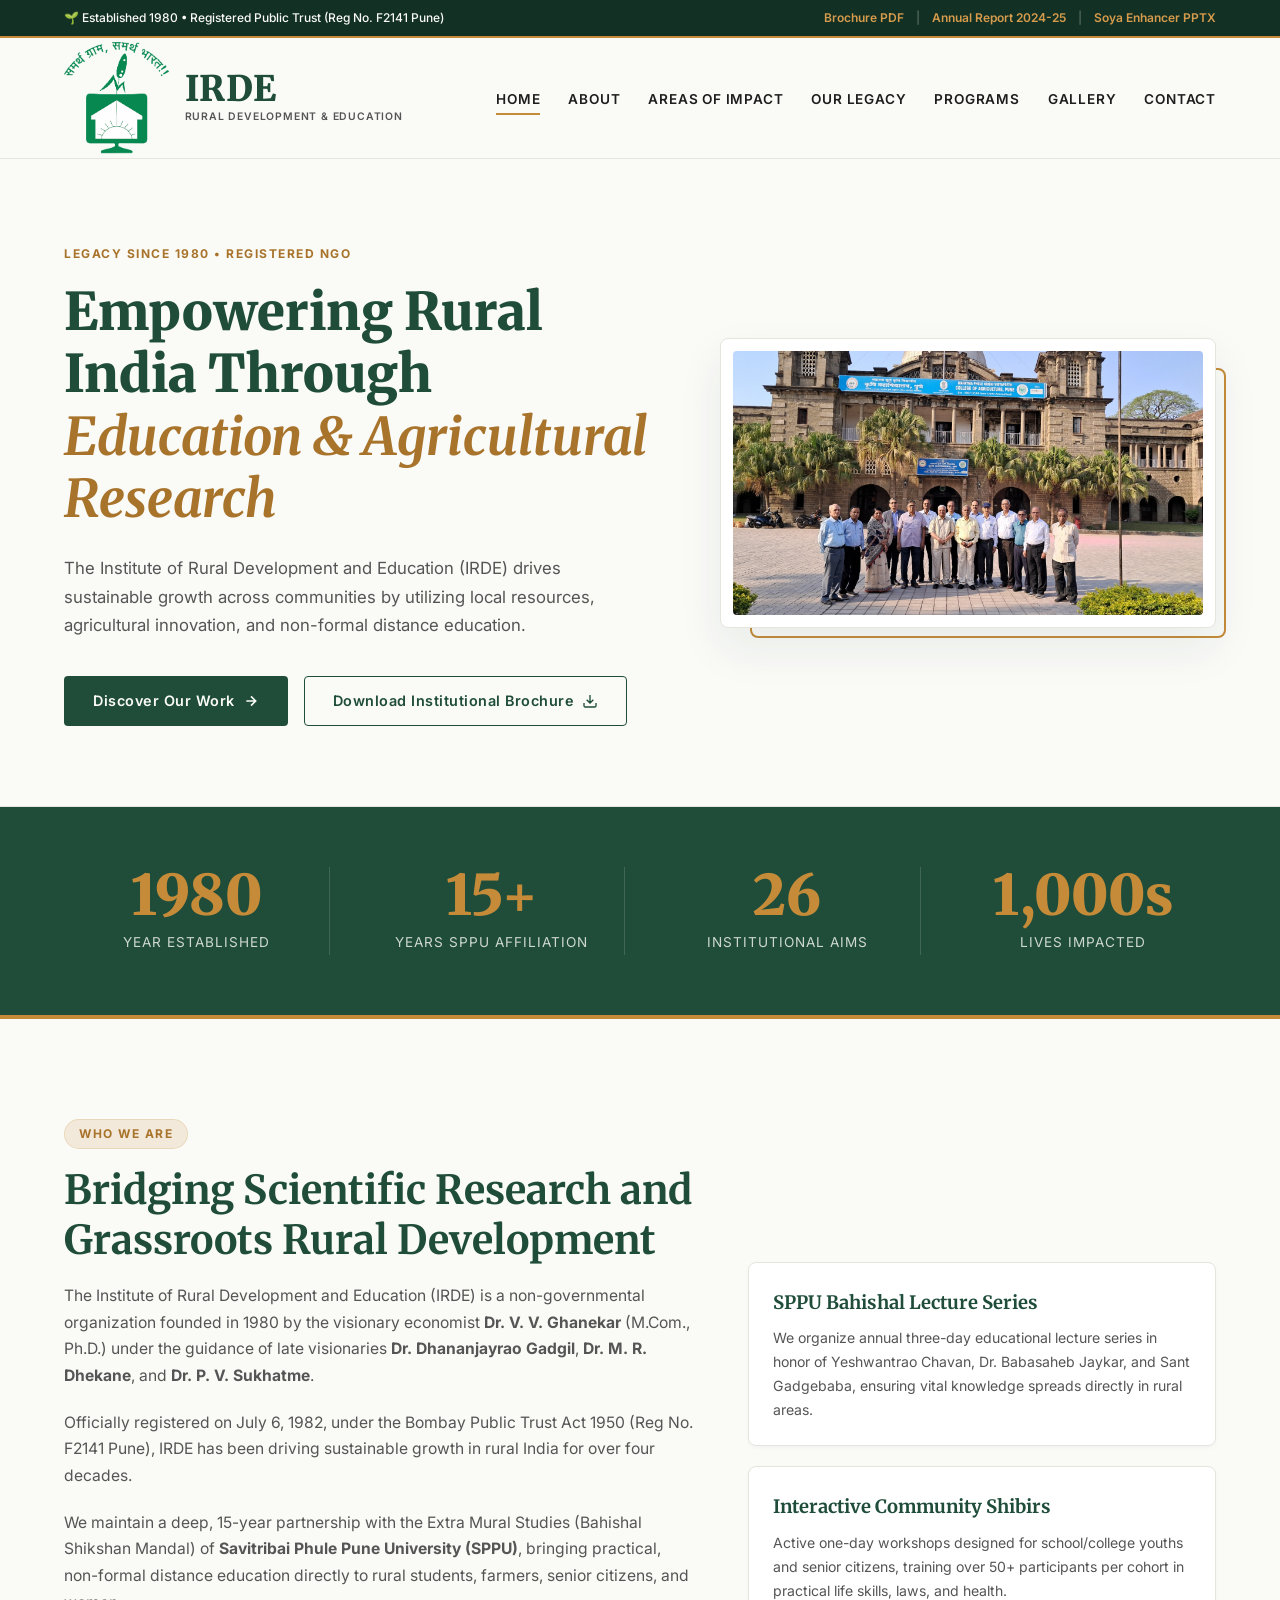
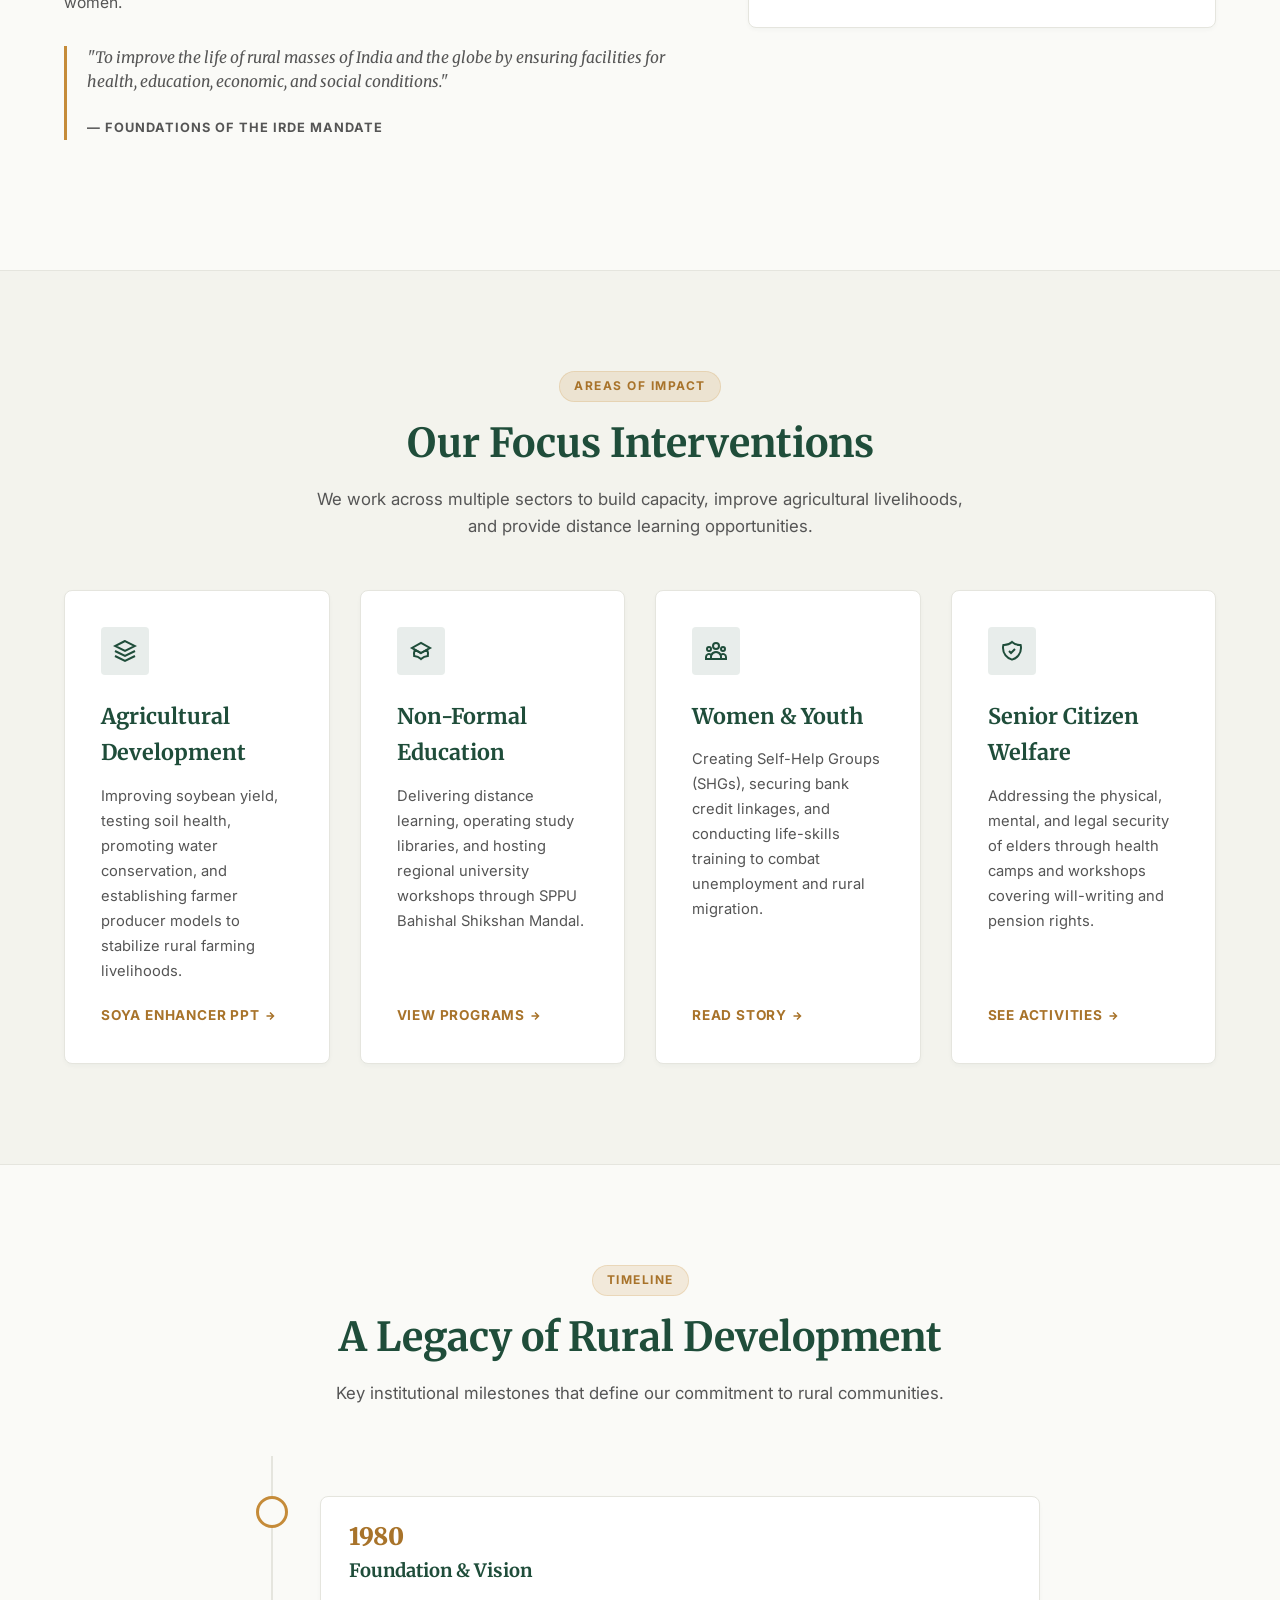
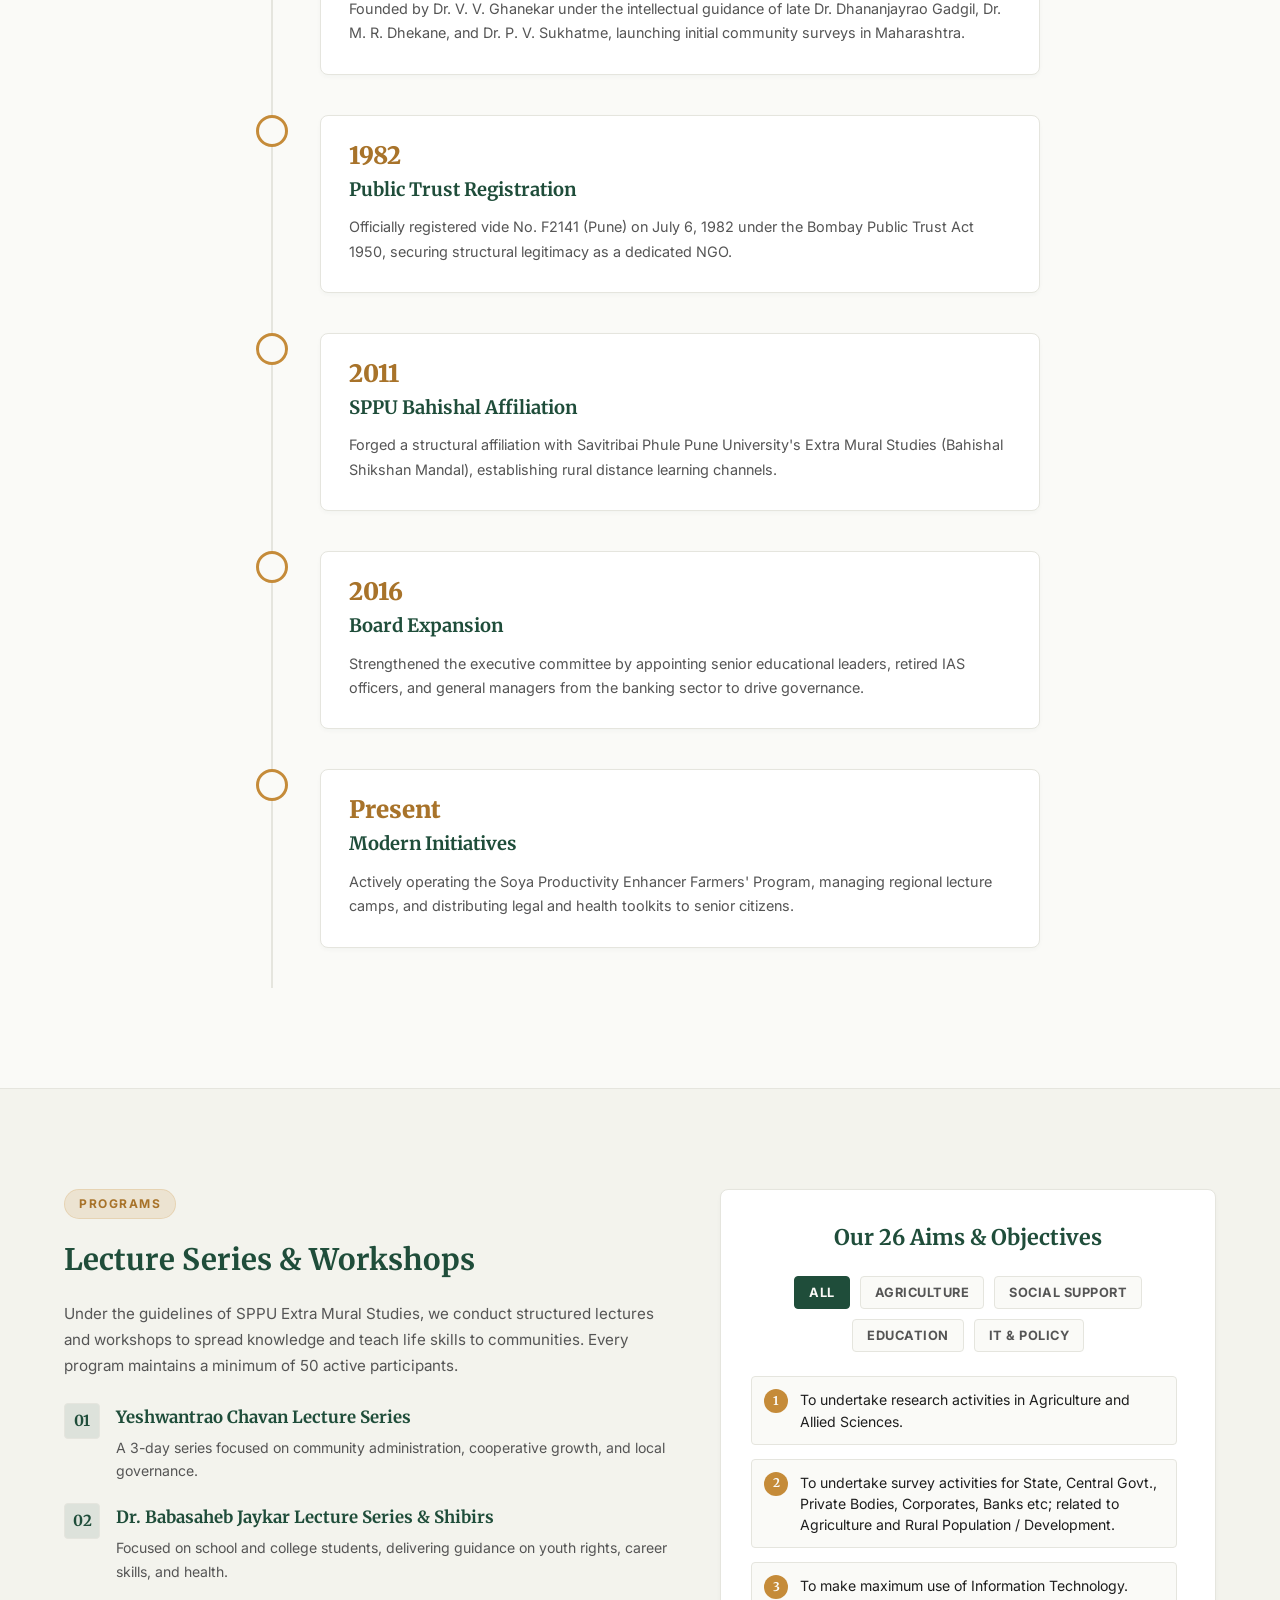
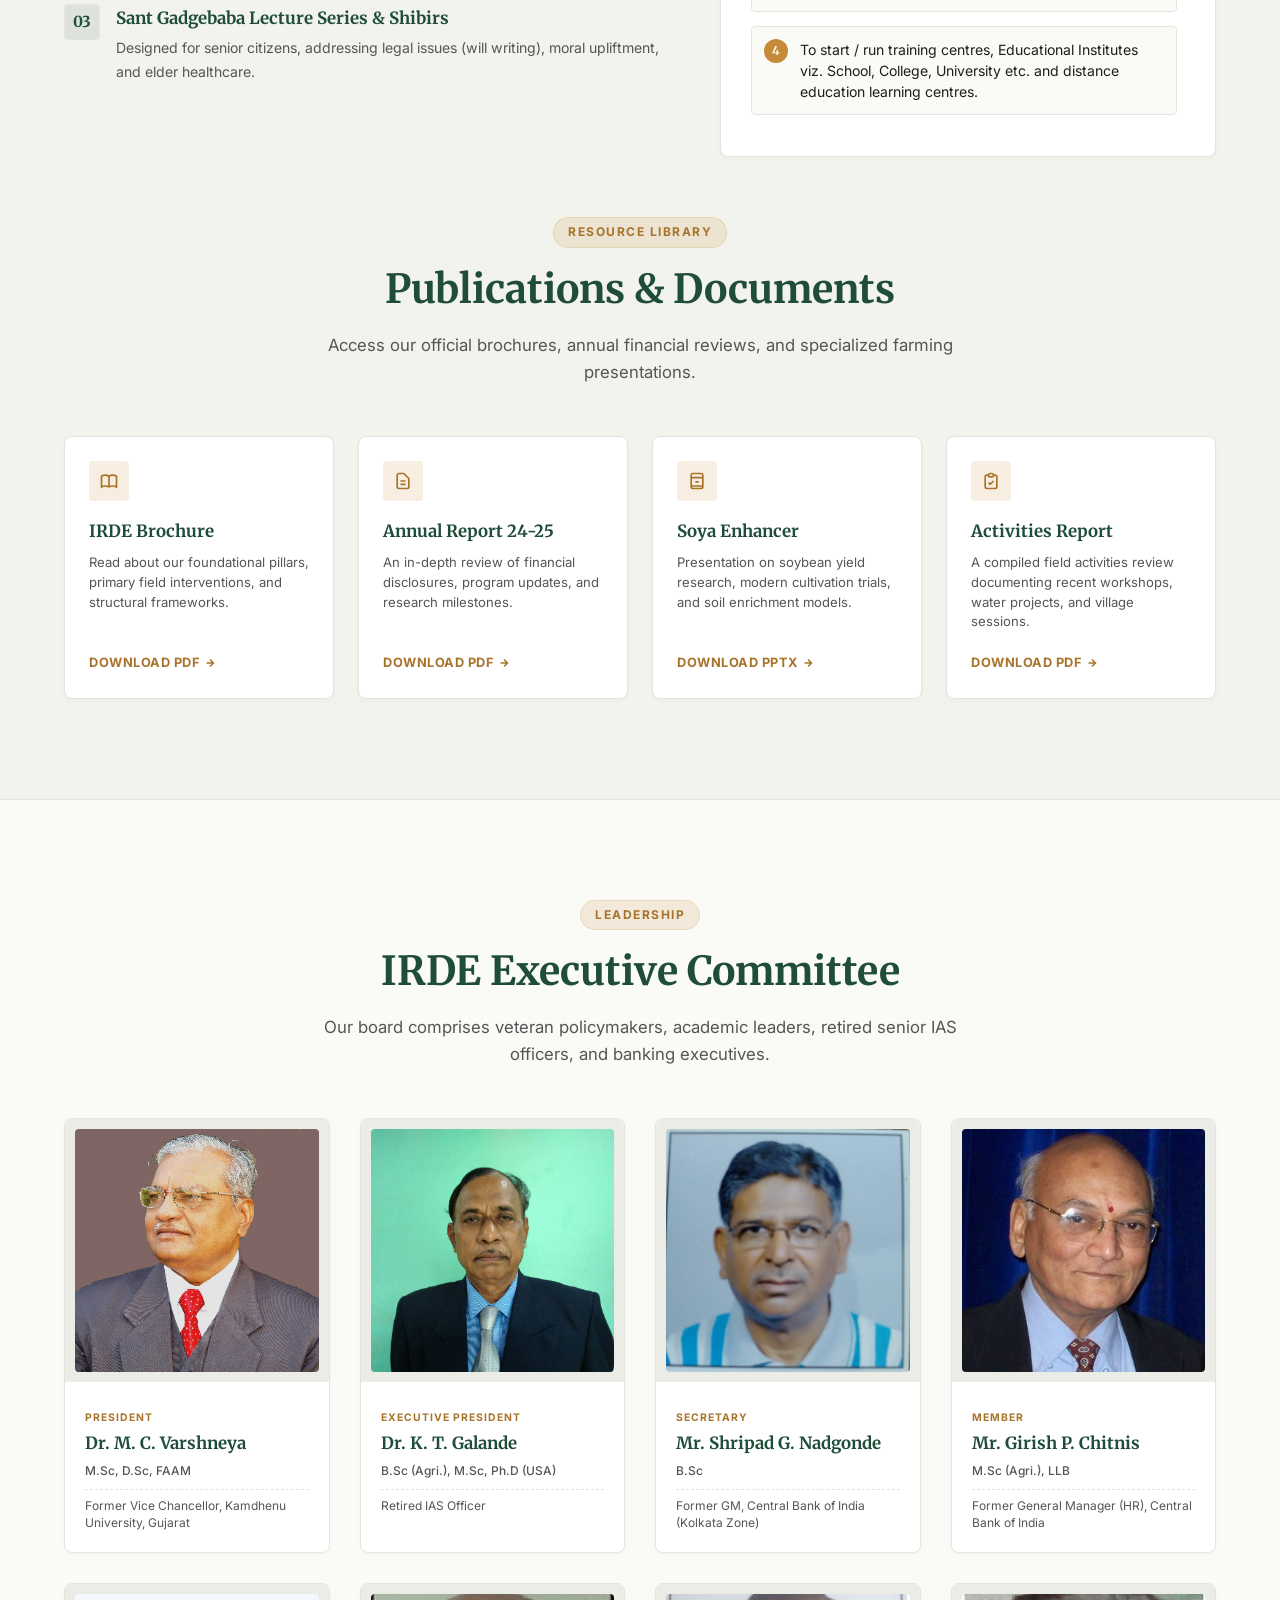
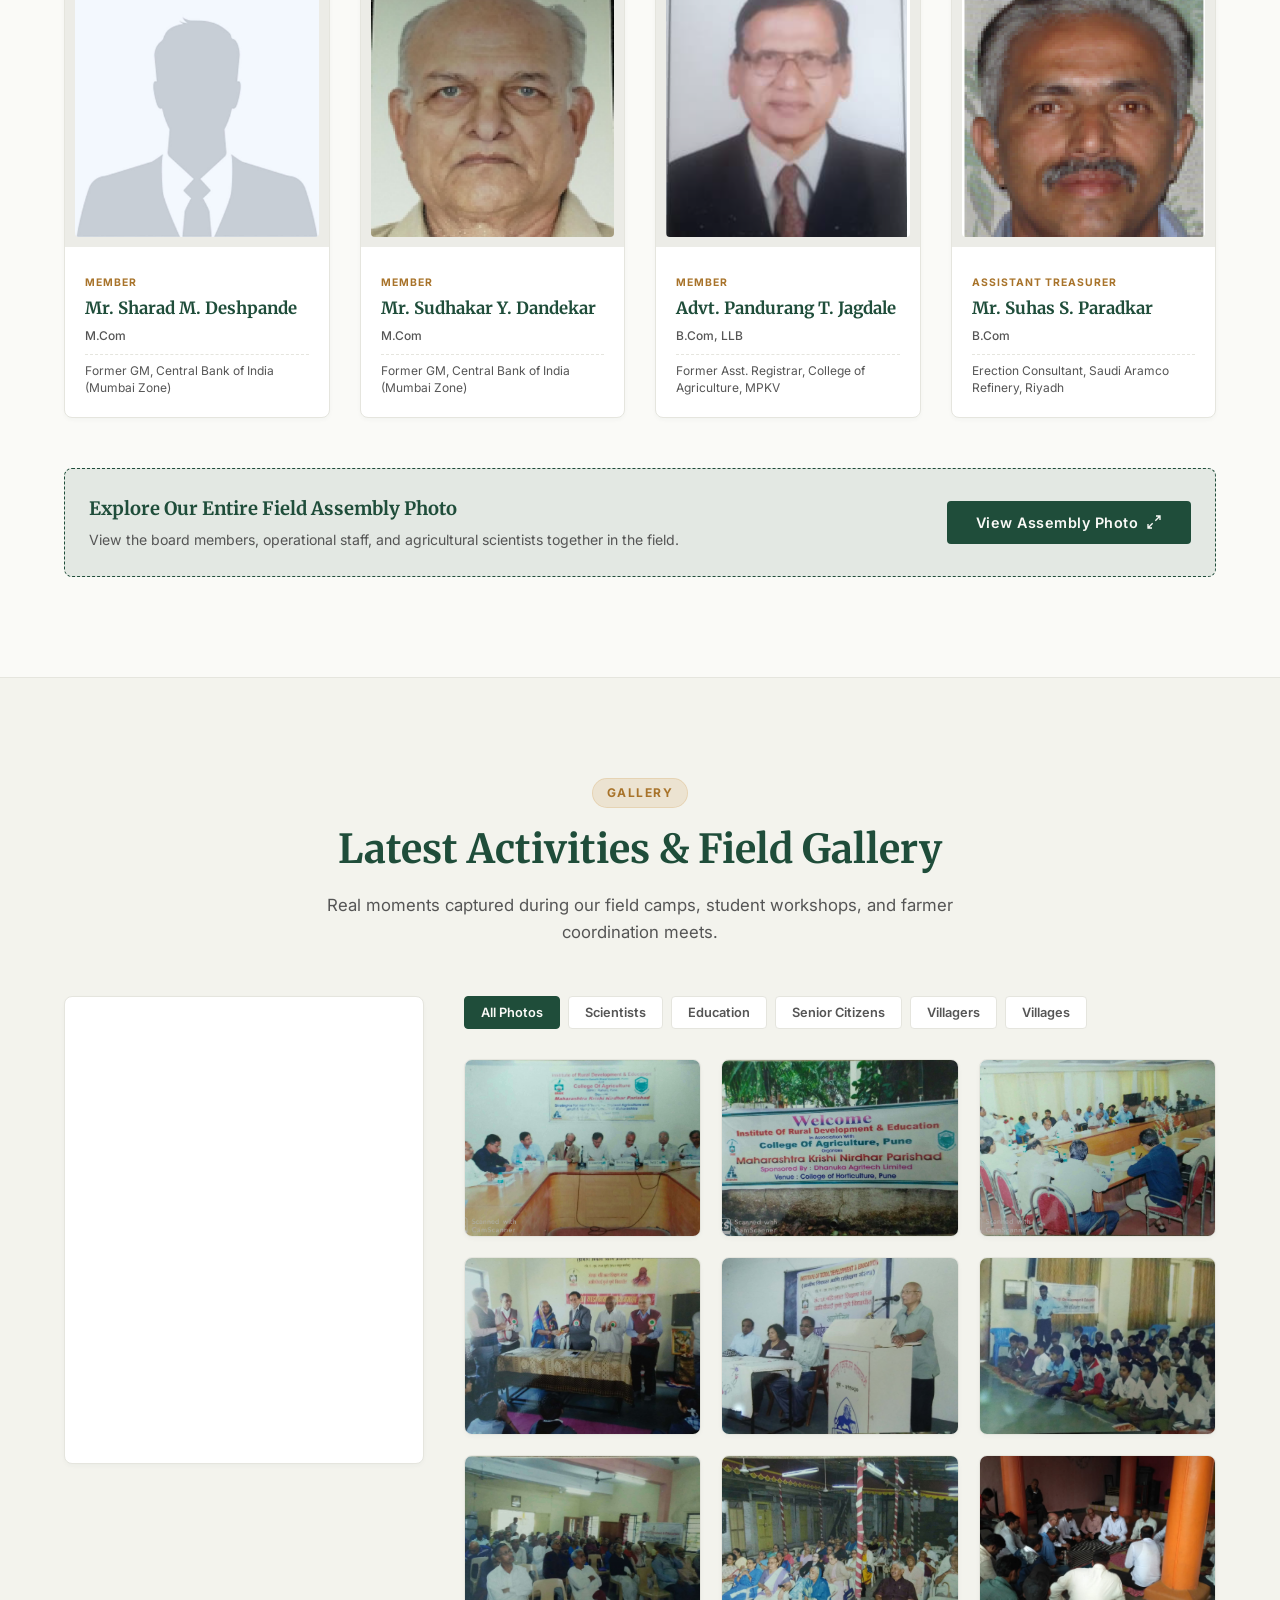
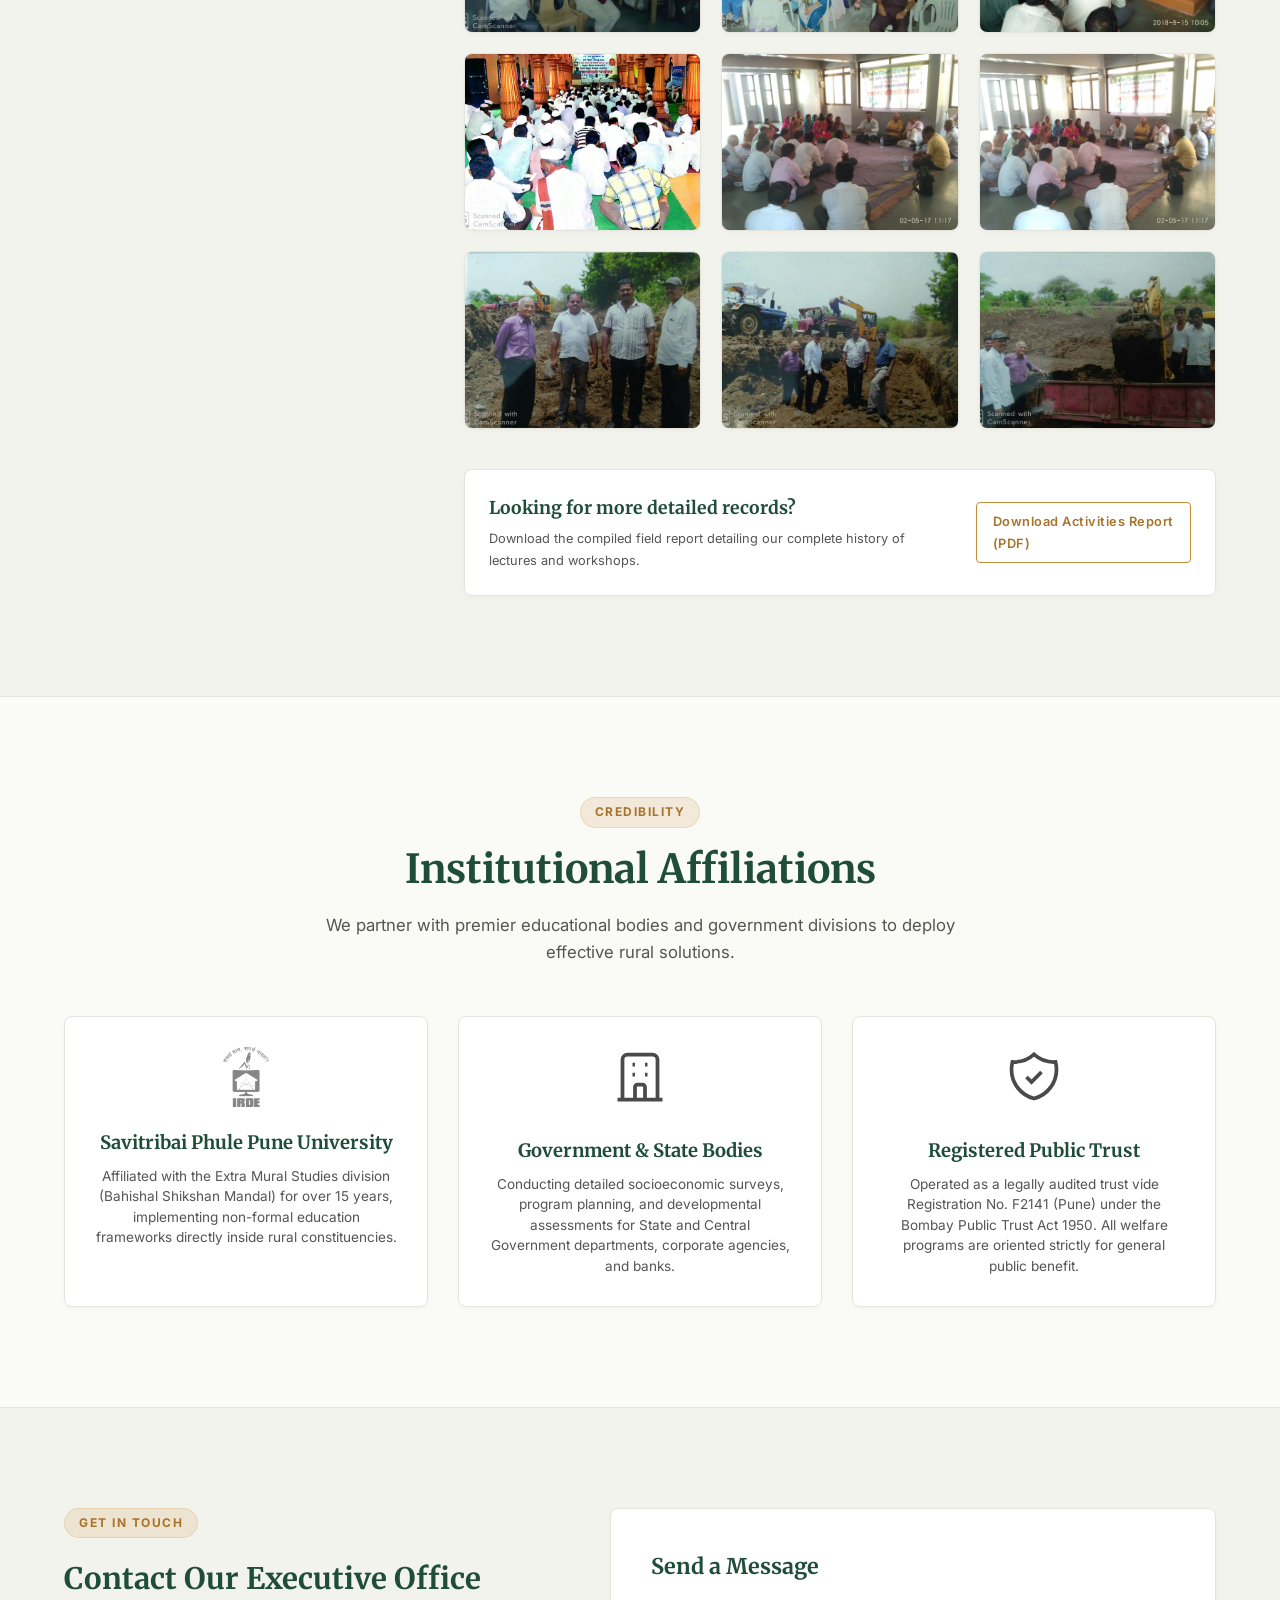
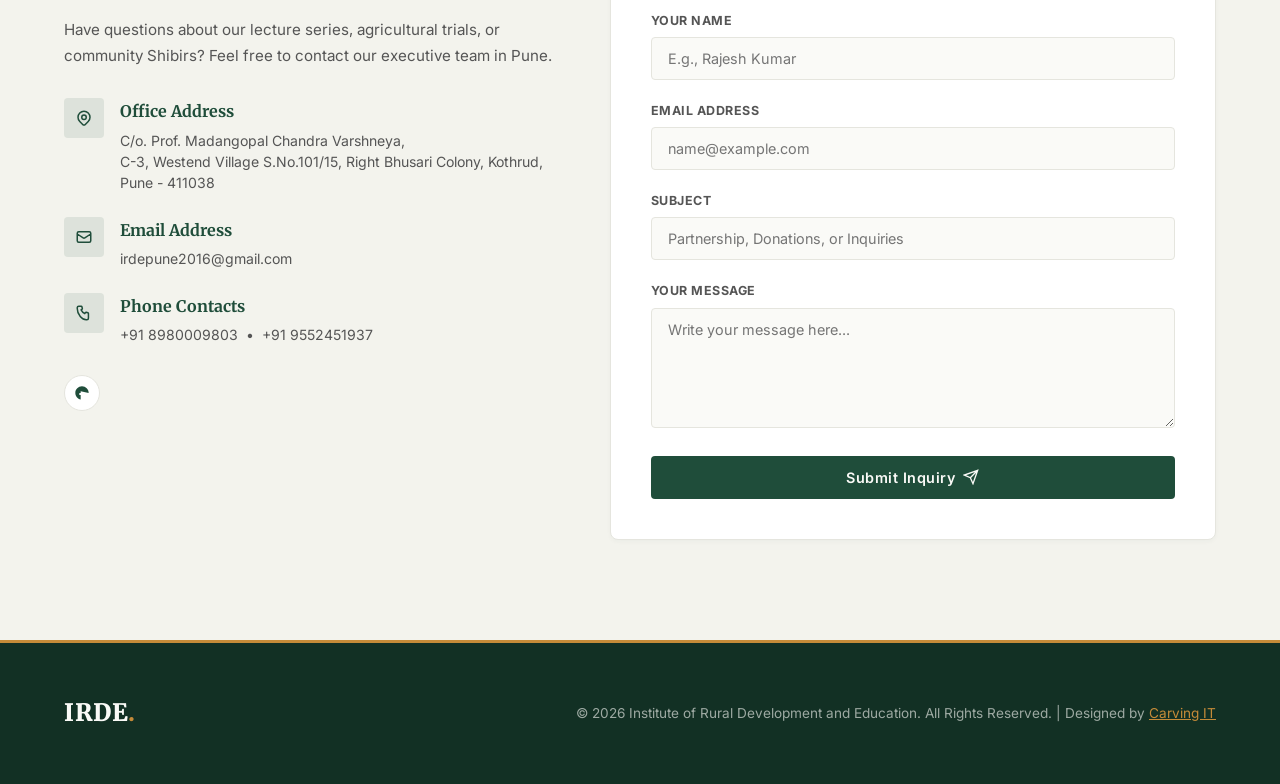
==== commit e6edd423: "contact form working improved form ux too and also added designed by Carving IT in the footer" ====
--- a/index.html
+++ b/index.html
@@ -839,24 +839,25 @@
 
         <div class="contact-form-card">
           <h3>Send a Message</h3>
-          <form
-            onsubmit="event.preventDefault(); alert('Thank you for contacting IRDE. We will respond to your message shortly.');">
+          <form id="form">
+            <!-- Honey Pot Spam Protection -->
+            <input type="checkbox" name="botcheck" class="hidden" style="display: none;">
             <div class="form-group">
               <label for="name">Your Name</label>
-              <input type="text" id="name" class="form-control" placeholder="E.g., Rajesh Kumar" required>
+              <input type="text" id="name" name="name" class="form-control" placeholder="E.g., Rajesh Kumar" required>
             </div>
             <div class="form-group">
               <label for="email">Email Address</label>
-              <input type="email" id="email" class="form-control" placeholder="name@example.com" required>
+              <input type="email" id="email" name="email" class="form-control" placeholder="name@example.com" required>
             </div>
             <div class="form-group">
               <label for="subject">Subject</label>
-              <input type="text" id="subject" class="form-control" placeholder="Partnership, Donations, or Inquiries"
+              <input type="text" id="subject" name="subject" class="form-control" placeholder="Partnership, Donations, or Inquiries"
                 required>
             </div>
             <div class="form-group">
               <label for="message">Your Message</label>
-              <textarea id="message" class="form-control" placeholder="Write your message here..." required></textarea>
+              <textarea id="message" name="message" class="form-control" placeholder="Write your message here..." required></textarea>
             </div>
             <button type="submit" class="btn btn-primary" style="width: 100%;">
               Submit Inquiry
@@ -878,7 +879,7 @@
           IRDE<span>.</span>
         </div>
         <div class="footer-copy">
-          &copy; <span id="currentYear">2026</span> Institute of Rural Development and Education. All Rights Reserved.
+          &copy; <span id="currentYear">2026</span> Institute of Rural Development and Education. All Rights Reserved. | Designed by <a href="https://carvingit.com" target="_blank" rel="noopener">Carving IT</a>
         </div>
       </div>
     </div>
--- a/assets/css/style.css
+++ b/assets/css/style.css
@@ -1781,6 +1781,15 @@
   color: rgba(250, 250, 247, 0.6);
 }
 
+.footer-copy a {
+  color: var(--color-secondary);
+  text-decoration: underline;
+}
+
+.footer-copy a:hover {
+  color: var(--color-text-light);
+}
+
 /* -------------------------------------------------------------
  * LIGHTBOX / MODAL SYSTEM
  * ------------------------------------------------------------- */
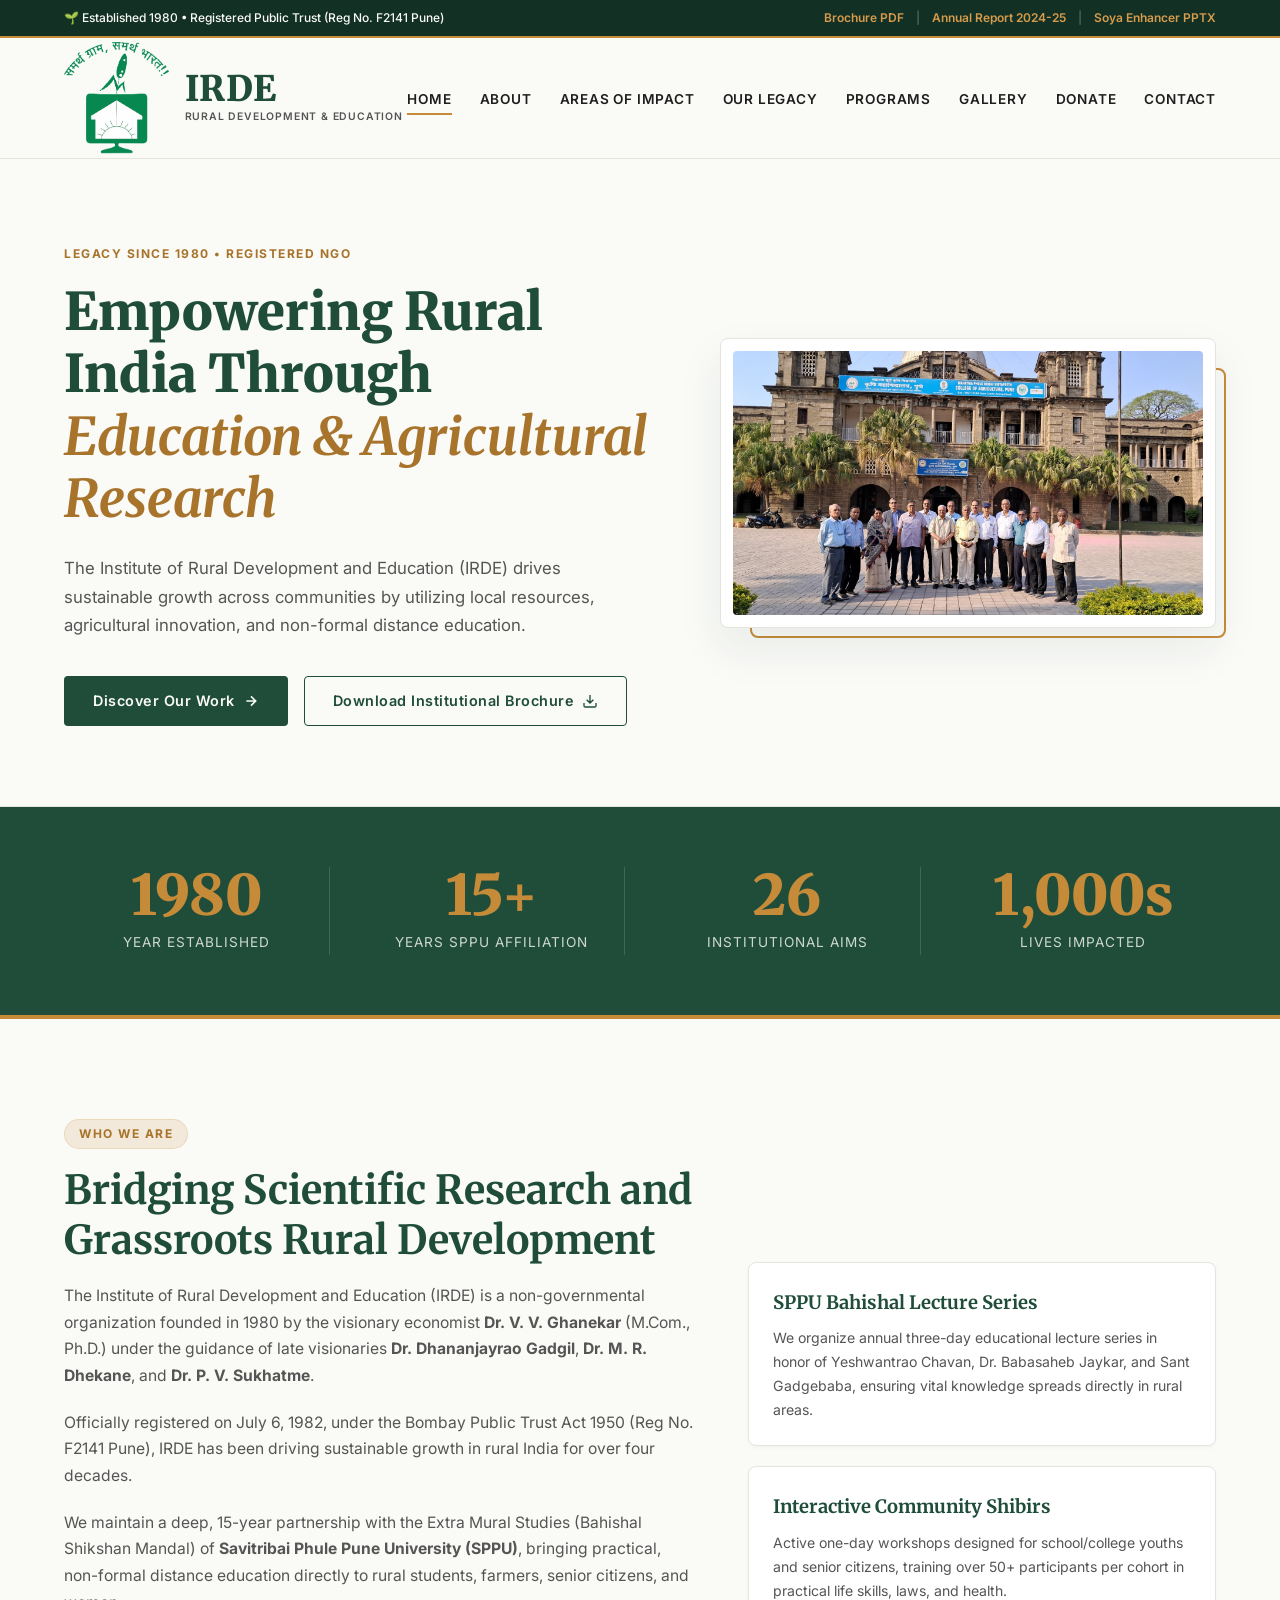
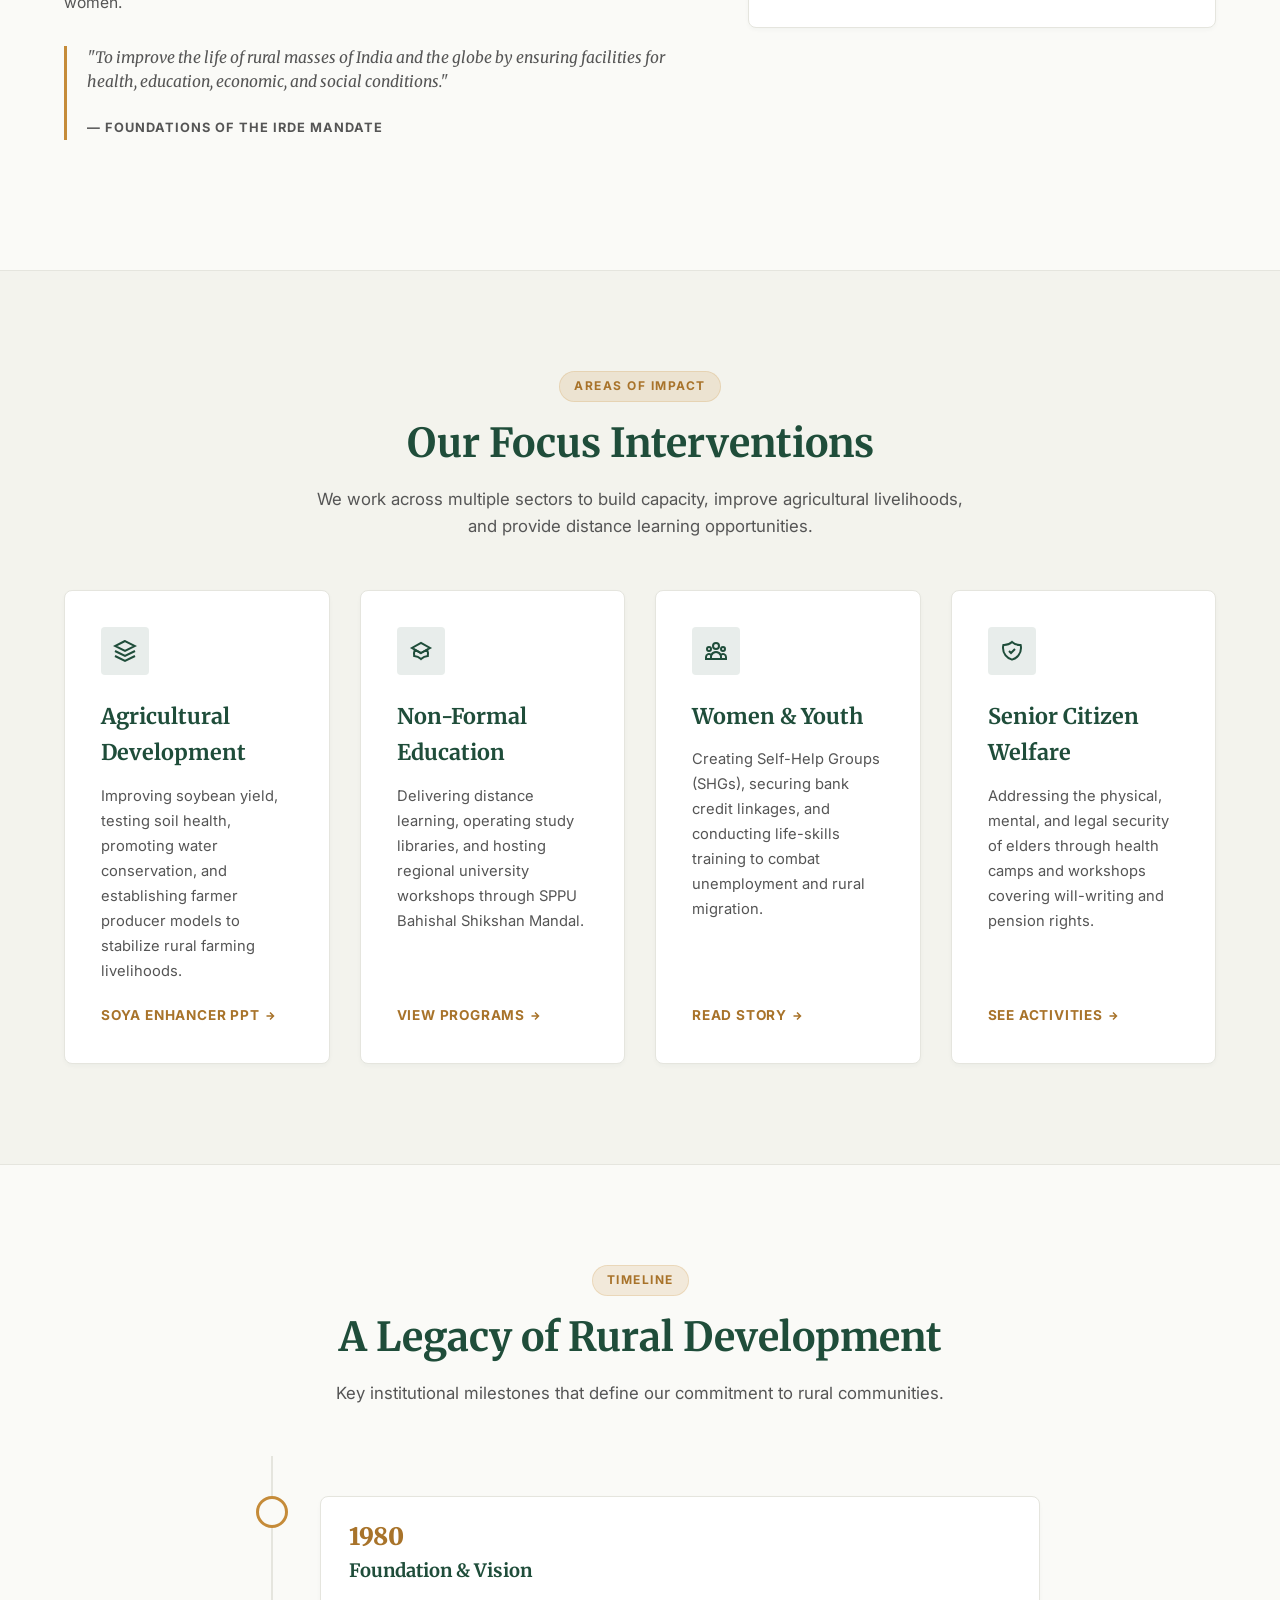
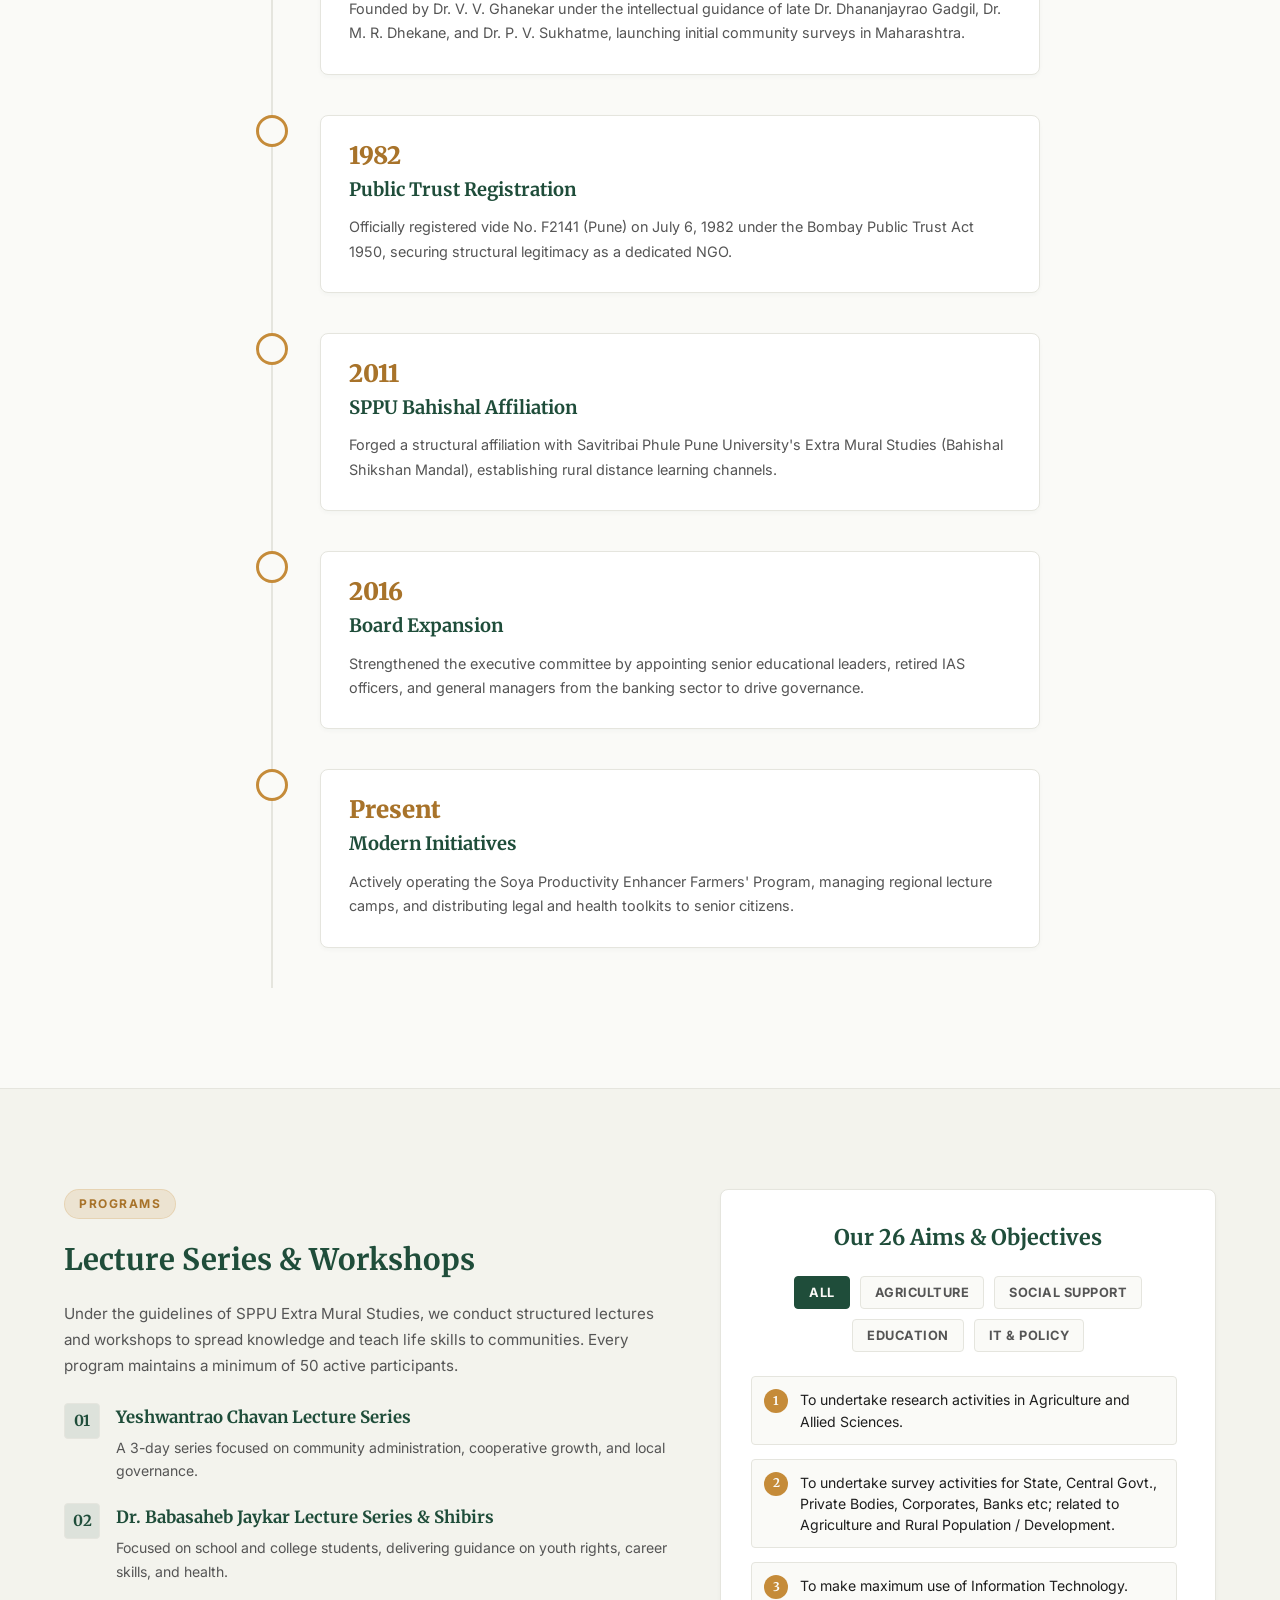
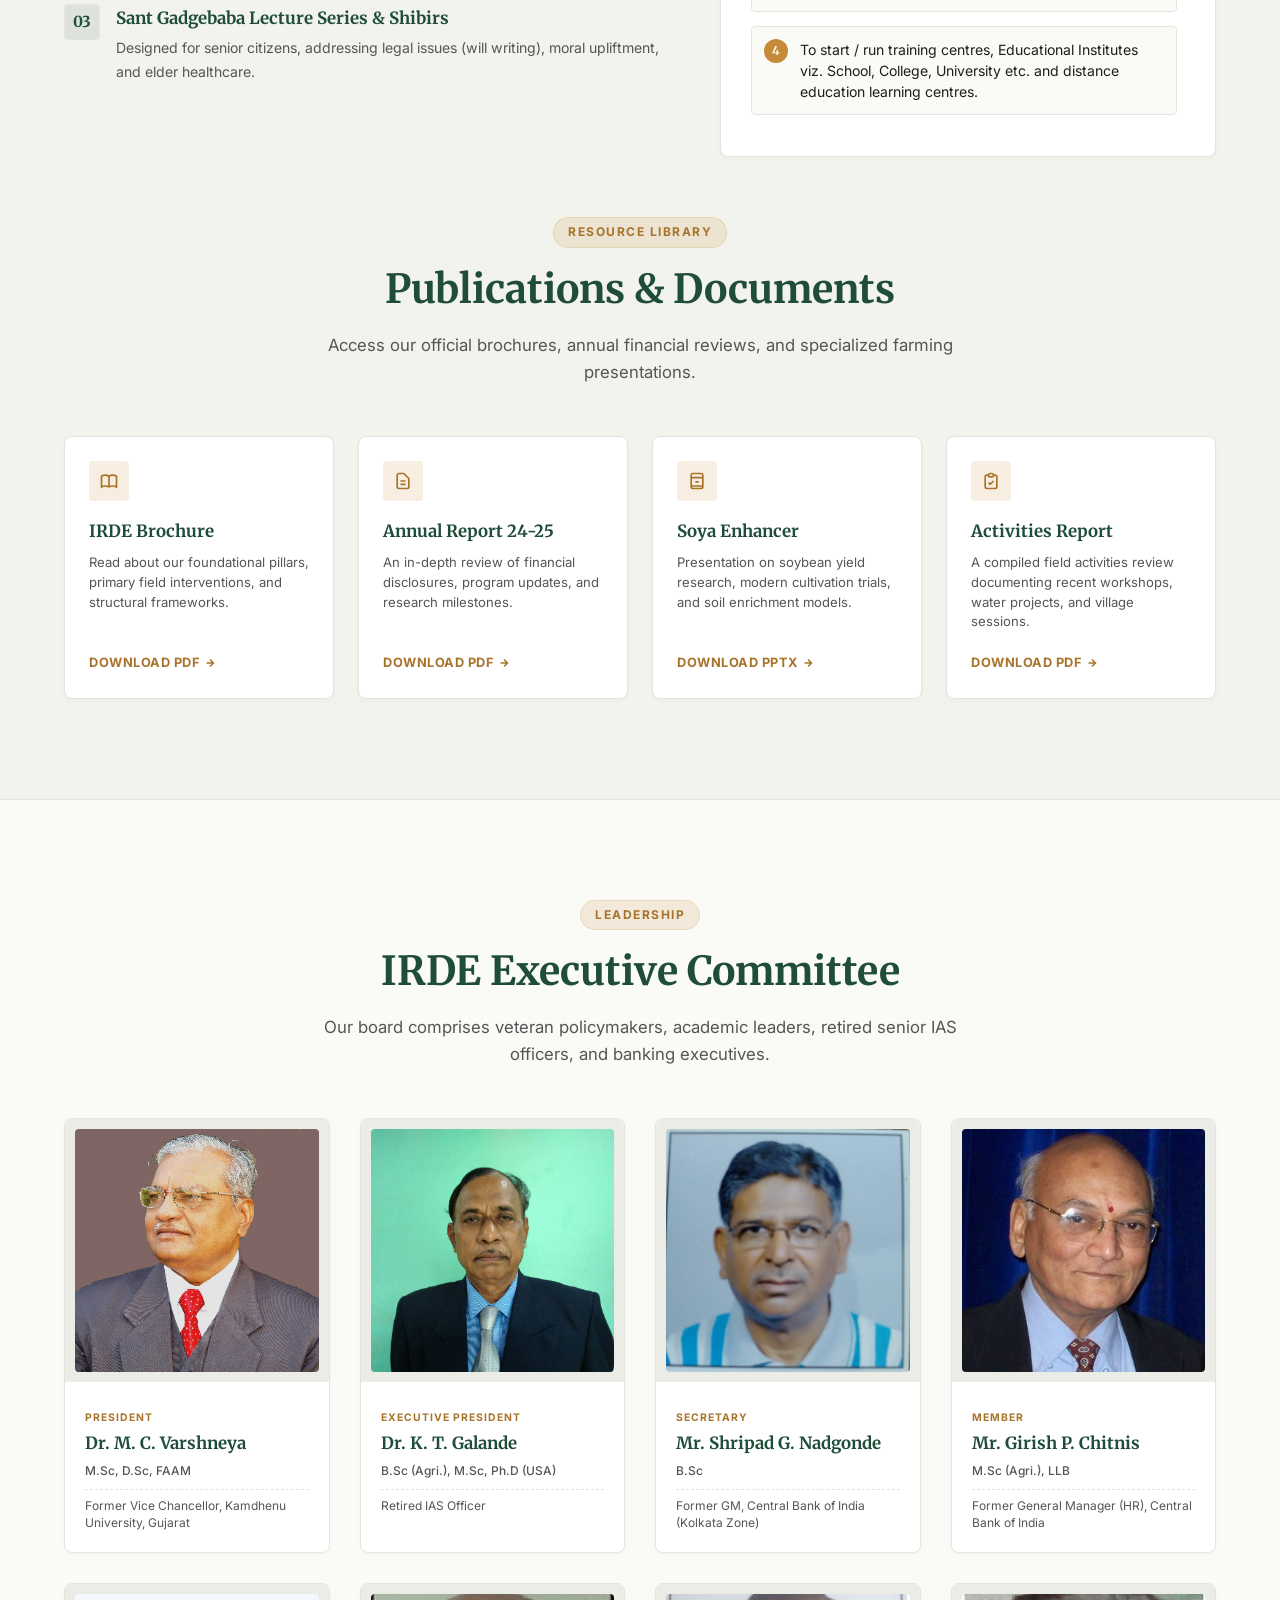
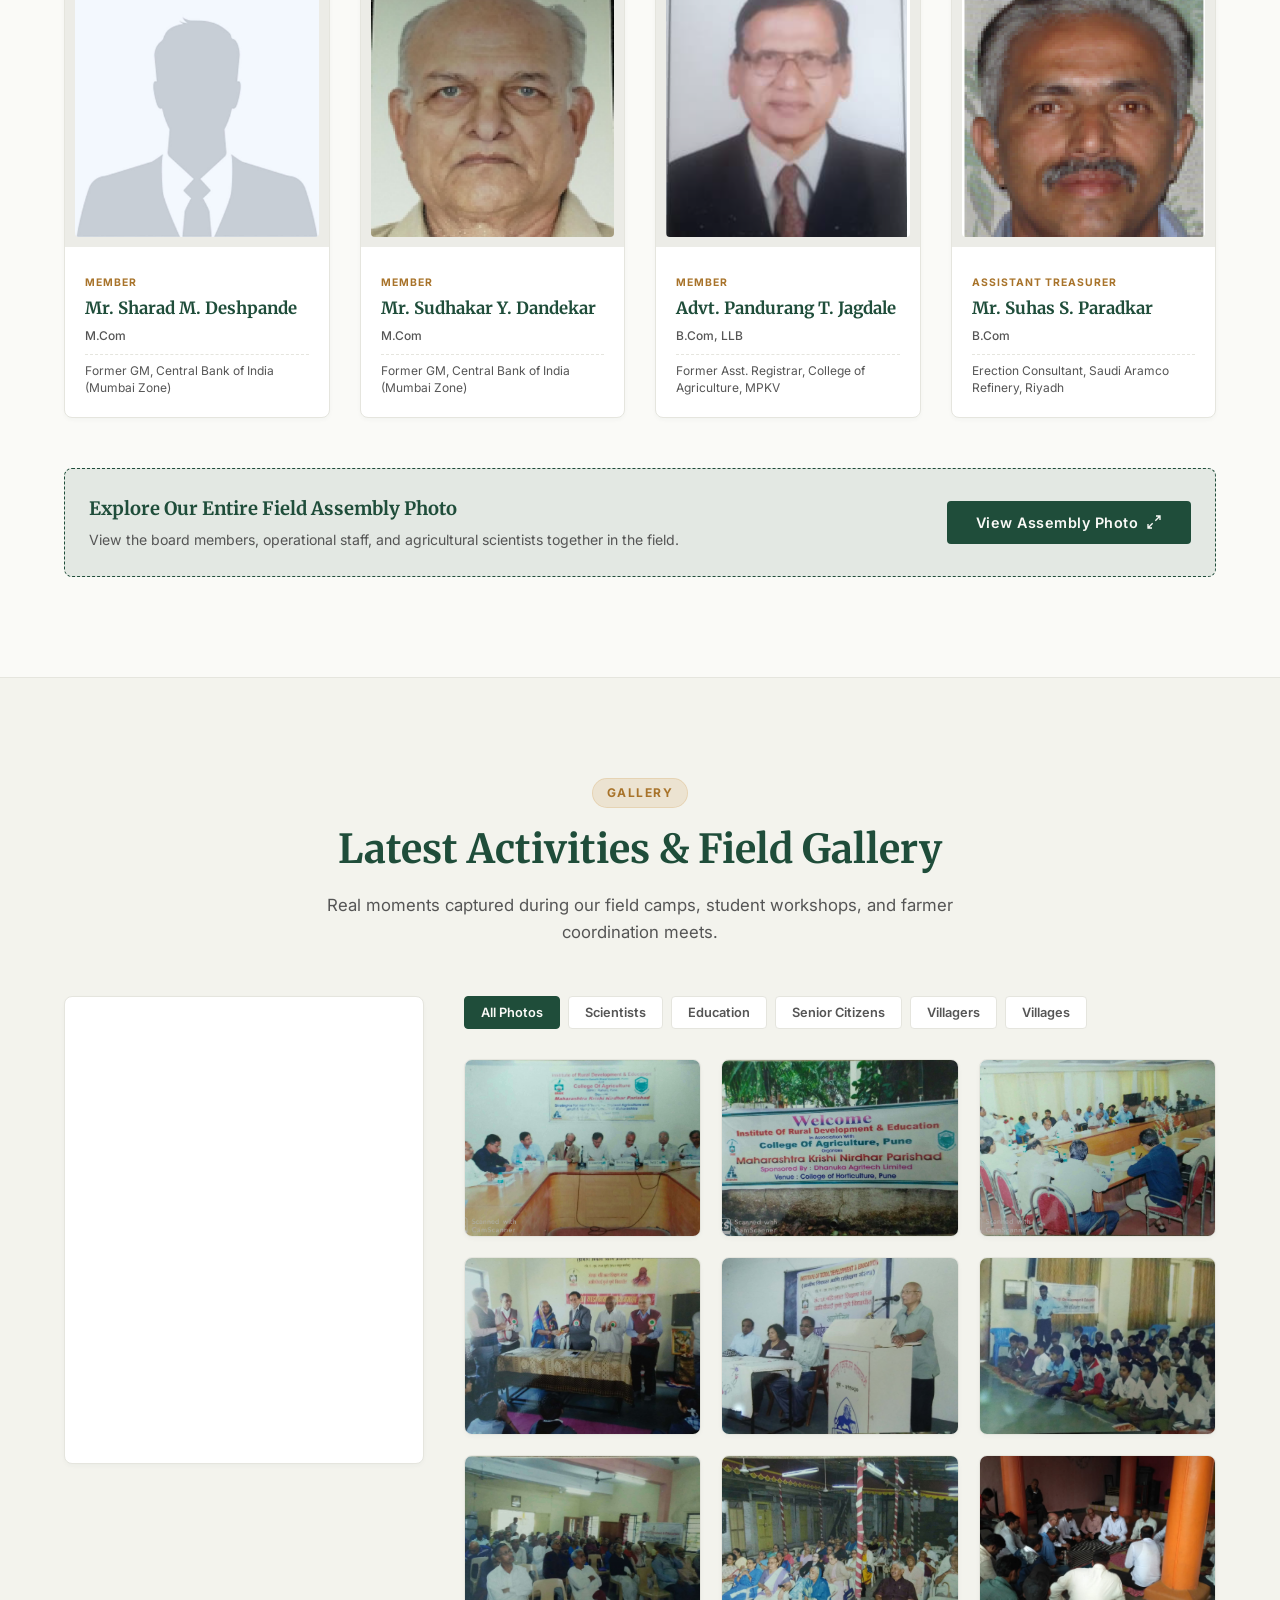
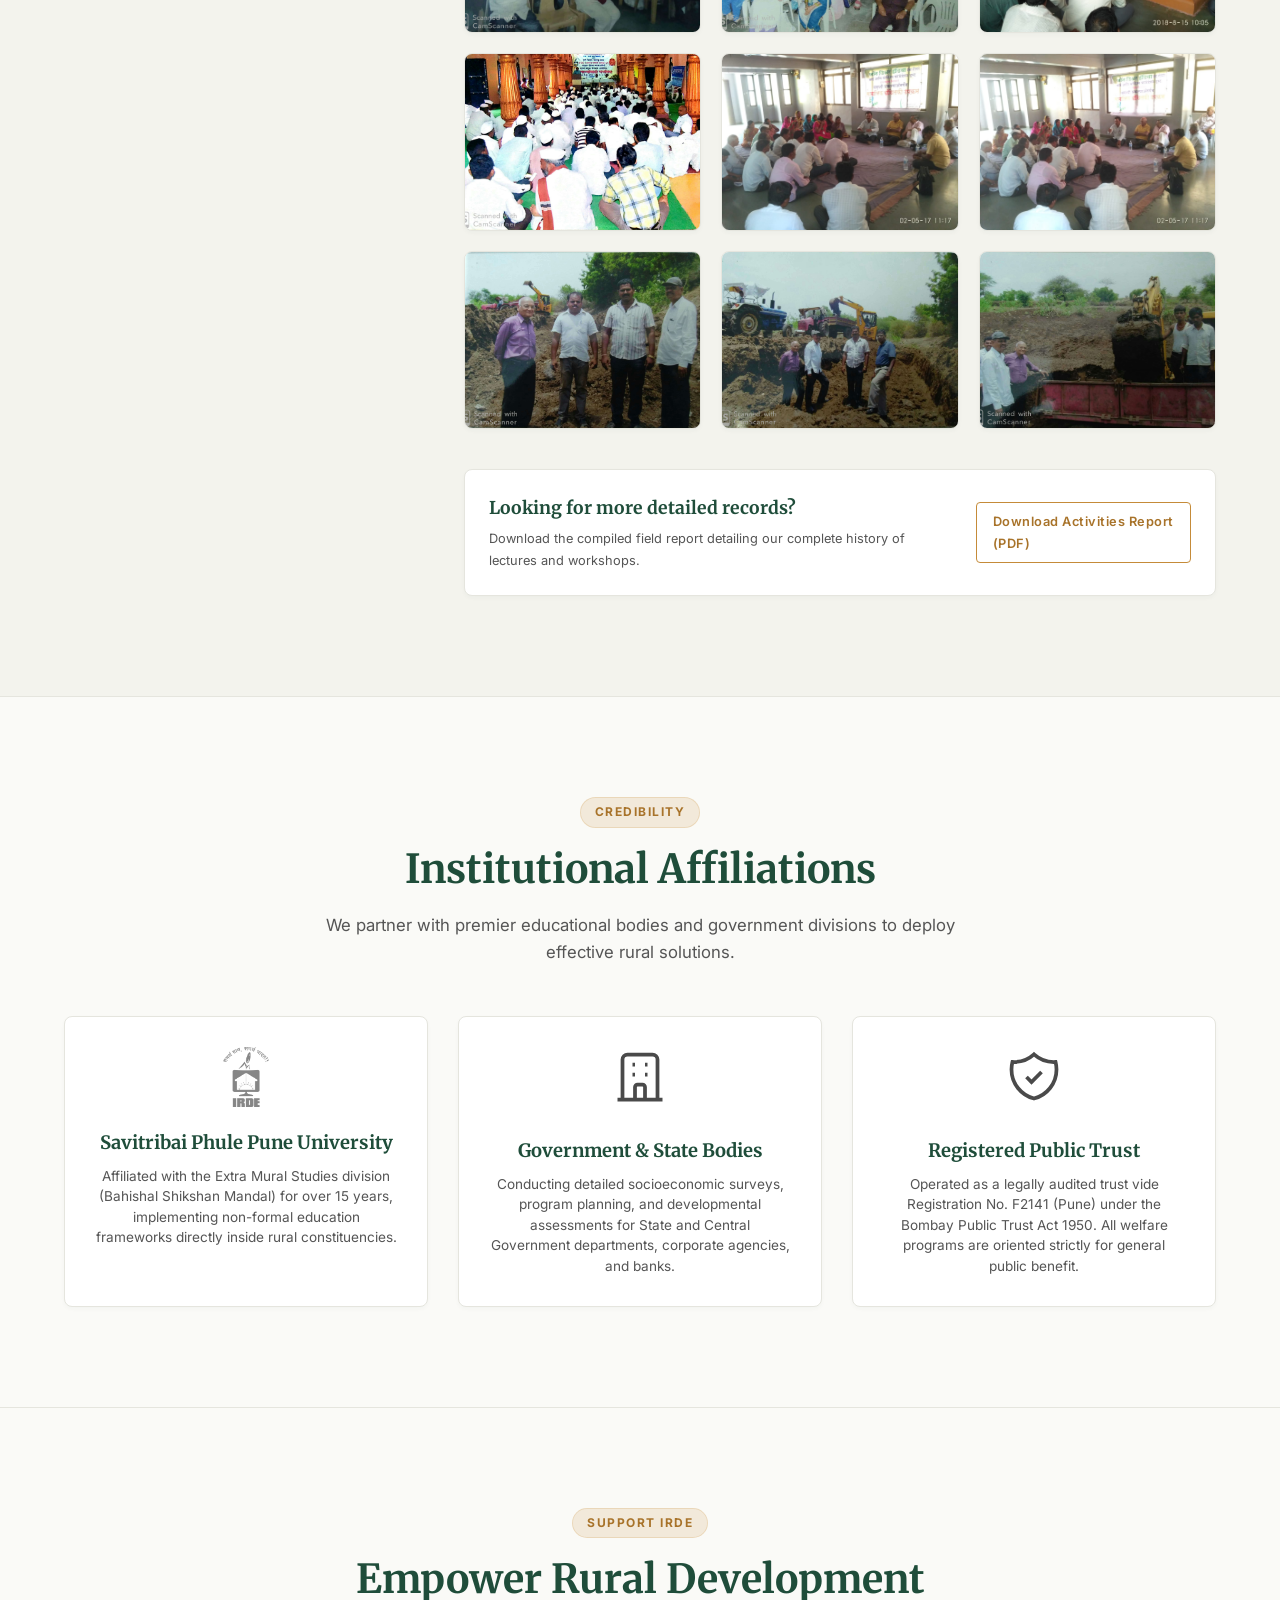
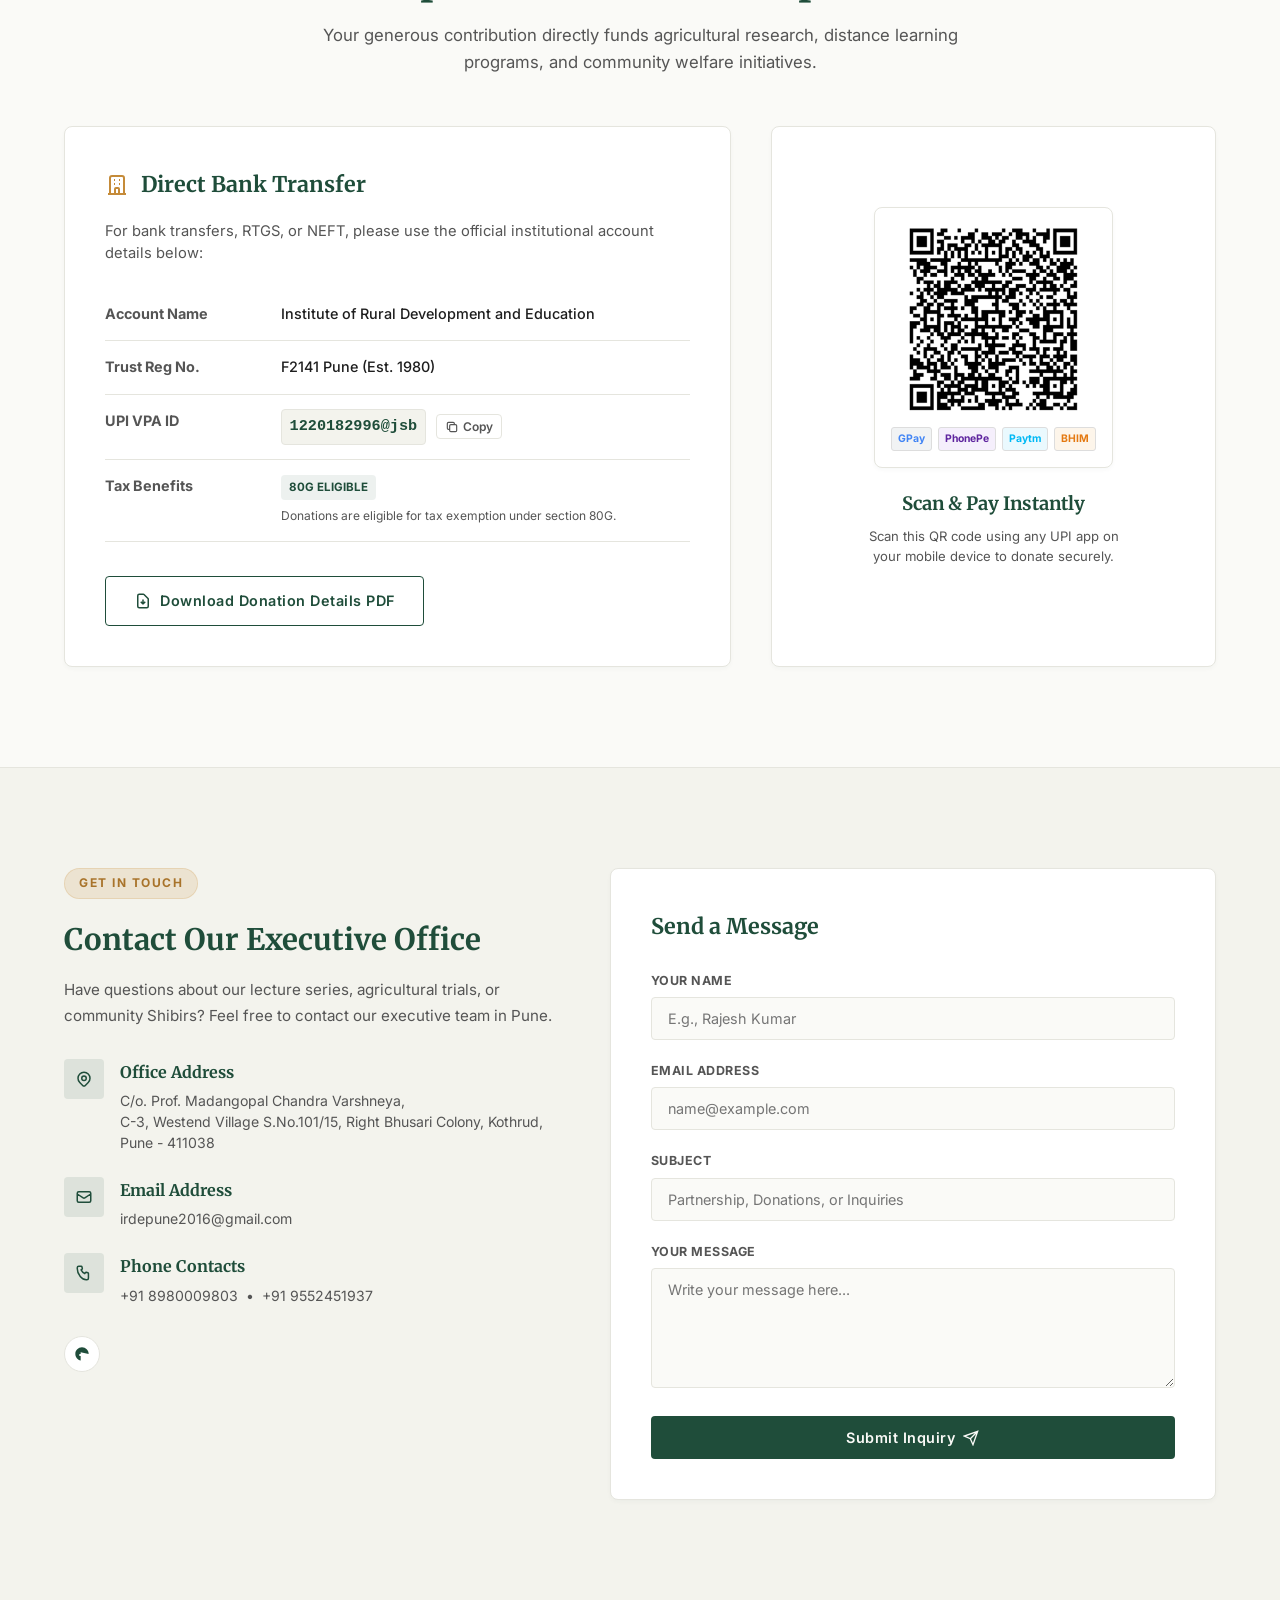
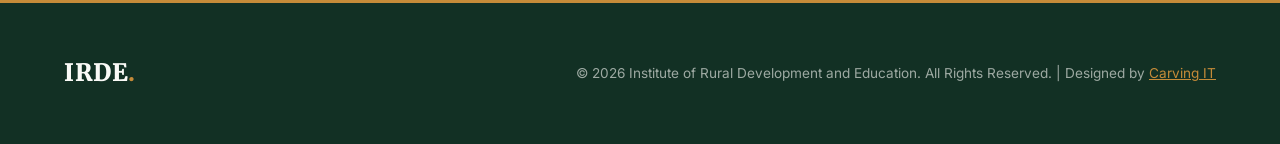
==== commit 45ce47e9: "donations ui" ====
--- a/index.html
+++ b/index.html
@@ -22,7 +22,7 @@
   <link rel="stylesheet" href="./assets/css/style.css">
 
   <!-- Favicon -->
-  <link rel="icon" href="https://irdeindia.in/img/favicon.png" type="image/png">
+  <link rel="icon" href="./assets/images/irdelogoshort.png" type="image/png">
 </head>
 
 <body>
@@ -65,6 +65,7 @@
           <li><a href="#timeline">Our Legacy</a></li>
           <li><a href="#programs">Programs</a></li>
           <li><a href="#gallery">Gallery</a></li>
+          <li><a href="#donate">Donate</a></li>
           <li><a href="#contact">Contact</a></li>
         </ul>
       </nav>
@@ -776,7 +777,95 @@
     </div>
   </section>
 
-  <!-- 9. Contact Us Section -->
+  <!-- 9. Support Our Work (Donation) Section -->
+  <section id="donate" class="donate-section section-padding">
+    <div class="container">
+      <div class="text-center">
+        <span class="section-badge">Support IRDE</span>
+        <h2 class="section-title">Empower Rural Development</h2>
+        <p class="section-subtitle">Your generous contribution directly funds agricultural research, distance learning programs, and community welfare initiatives.</p>
+      </div>
+
+      <div class="donate-grid">
+        <!-- Left: Banking & Legal Details -->
+        <div class="donate-info-card">
+          <div class="donate-card-header">
+            <svg class="donate-header-icon" width="24" height="24" fill="none" stroke="currentColor" stroke-width="2" viewBox="0 0 24 24">
+              <path d="M19 21V5a2 2 0 00-2-2H7a2 2 0 00-2 2v16m14 0h2m-2 0h-5m-9 0H3m2 0h5M9 7h1m-1 4h1m4-4h1m-1 4h1m-5 10v-5a1 1 0 011-1h2a1 1 0 011 1v5m-4 0h4" />
+            </svg>
+            <h3>Direct Bank Transfer</h3>
+          </div>
+          <p class="donate-card-desc">For bank transfers, RTGS, or NEFT, please use the official institutional account details below:</p>
+          
+          <table class="donate-details-table">
+            <tr>
+              <th>Account Name</th>
+              <td>Institute of Rural Development and Education</td>
+            </tr>
+            <tr>
+              <th>Trust Reg No.</th>
+              <td>F2141 Pune (Est. 1980)</td>
+            </tr>
+            <tr>
+              <th>UPI VPA ID</th>
+              <td class="vpa-copy-wrapper">
+                <span class="vpa-id" id="vpaId">1220182996@jsb</span>
+                <button class="vpa-copy-btn" id="copyVpaBtn" title="Copy VPA ID">
+                  <svg width="14" height="14" fill="none" stroke="currentColor" stroke-width="2" viewBox="0 0 24 24">
+                    <path d="M8 16H6a2 2 0 01-2-2V6a2 2 0 012-2h8a2 2 0 012 2v2m-6 12h8a2 2 0 002-2v-8a2 2 0 00-2-2h-8a2 2 0 00-2 2v8a2 2 0 002 2z" />
+                  </svg>
+                  <span>Copy</span>
+                </button>
+              </td>
+            </tr>
+            <tr>
+              <th>Tax Benefits</th>
+              <td>
+                <span class="tax-badge">80G Eligible</span>
+                <small class="tax-note">Donations are eligible for tax exemption under section 80G.</small>
+              </td>
+            </tr>
+          </table>
+
+          <div class="donate-actions">
+            <a href="https://acrobat.adobe.com/id/urn:aaid:sc:AP:bac1e795-3ac7-4bc4-bc35-0d55cea6a359" target="_blank" class="btn btn-outline">
+              <svg width="18" height="18" fill="none" stroke="currentColor" stroke-width="2" viewBox="0 0 24 24">
+                <path d="M12 10v6m0 0l-3-3m3 3l3-3m2 8H7a2 2 0 01-2-2V5a2 2 0 012-2h5.586a1 1 0 01.707.293l5.414 5.414a1 1 0 01.293.707V19a2 2 0 01-2 2z" />
+              </svg>
+              Download Donation Details PDF
+            </a>
+          </div>
+        </div>
+
+        <!-- Right: QR Code & Mobile Deep Link -->
+        <div class="donate-qr-card">
+          <div class="qr-container">
+            <img src="./assets/images/paymentqr.png" alt="IRDE Donation Payment QR Code" class="qr-code-img">
+            <div class="qr-brand-row">
+              <span class="qr-brand-badge gpay">GPay</span>
+              <span class="qr-brand-badge phonepe">PhonePe</span>
+              <span class="qr-brand-badge paytm">Paytm</span>
+              <span class="qr-brand-badge bhim">BHIM</span>
+            </div>
+          </div>
+          <div class="qr-info">
+            <h4>Scan &amp; Pay Instantly</h4>
+            <p>Scan this QR code using any UPI app on your mobile device to donate securely.</p>
+            
+            <!-- Deep Link Button for Mobile Users -->
+            <a href="upi://pay?pa=1220182996@jsb&pn=Institute%20of%20Rural%20Development%20and%20Education&cu=INR" class="btn btn-primary upi-pay-btn">
+              <svg width="16" height="16" fill="none" stroke="currentColor" stroke-width="2.5" viewBox="0 0 24 24">
+                <path d="M12 18h.01M8 21h8a2 2 0 002-2V5a2 2 0 00-2-2H8a2 2 0 00-2 2v14a2 2 0 002 2z" />
+              </svg>
+              Tap to Pay on Mobile
+            </a>
+          </div>
+        </div>
+      </div>
+    </div>
+  </section>
+
+  <!-- 10. Contact Us Section -->
   <section id="contact" class="contact-section section-padding">
     <div class="container">
       <div class="contact-grid">
--- a/assets/css/style.css
+++ b/assets/css/style.css
@@ -1604,6 +1604,253 @@
 }
 
 /* -------------------------------------------------------------
+ * DONATION SECTION
+ * ------------------------------------------------------------- */
+.donate-section {
+  background-color: var(--color-bg);
+  border-top: 1px solid var(--color-border);
+}
+
+.donate-grid {
+  display: grid;
+  grid-template-columns: 1.2fr 0.8fr;
+  gap: 40px;
+  align-items: stretch;
+}
+
+@media (max-width: 992px) {
+  .donate-grid {
+    grid-template-columns: 1fr;
+    gap: 30px;
+  }
+}
+
+.donate-info-card {
+  background-color: var(--color-bg-card);
+  border: 1px solid var(--color-border);
+  border-radius: var(--radius-md);
+  padding: 40px;
+  box-shadow: var(--shadow-sm);
+  display: flex;
+  flex-direction: column;
+  justify-content: space-between;
+}
+
+@media (max-width: 576px) {
+  .donate-info-card {
+    padding: 24px;
+  }
+}
+
+.donate-card-header {
+  display: flex;
+  align-items: center;
+  gap: 12px;
+  margin-bottom: 16px;
+}
+
+.donate-header-icon {
+  color: var(--color-secondary);
+}
+
+.donate-card-header h3 {
+  font-family: var(--font-heading);
+  font-size: 1.35rem;
+  color: var(--color-primary);
+  font-weight: 700;
+}
+
+.donate-card-desc {
+  color: var(--color-text-muted);
+  font-size: 0.92rem;
+  margin-bottom: 24px;
+  line-height: 1.5;
+}
+
+.donate-details-table {
+  width: 100%;
+  border-collapse: collapse;
+  margin-bottom: 24px;
+}
+
+.donate-details-table th,
+.donate-details-table td {
+  padding: 14px 0;
+  border-bottom: 1px solid var(--color-border);
+  font-size: 0.9rem;
+  text-align: left;
+}
+
+.donate-details-table th {
+  color: var(--color-text-muted);
+  font-weight: 700;
+  width: 30%;
+  vertical-align: top;
+}
+
+.donate-details-table td {
+  color: var(--color-text);
+  font-weight: 500;
+}
+
+.vpa-copy-wrapper {
+  display: flex;
+  align-items: center;
+  gap: 10px;
+  flex-wrap: wrap;
+}
+
+.vpa-id {
+  font-family: monospace;
+  background-color: var(--color-bg-alt);
+  padding: 4px 8px;
+  border-radius: var(--radius-sm);
+  font-weight: 600;
+  color: var(--color-primary);
+  border: 1px solid var(--color-border);
+  font-size: 0.95rem;
+}
+
+.vpa-copy-btn {
+  display: inline-flex;
+  align-items: center;
+  gap: 4px;
+  background: none;
+  border: 1px solid var(--color-border);
+  color: var(--color-text-muted);
+  padding: 4px 8px;
+  border-radius: var(--radius-sm);
+  cursor: pointer;
+  font-size: 0.75rem;
+  font-weight: 600;
+  transition: var(--transition-fast);
+}
+
+.vpa-copy-btn:hover {
+  background-color: var(--color-primary-glow);
+  color: var(--color-primary);
+  border-color: var(--color-primary);
+}
+
+.tax-badge {
+  display: inline-block;
+  background-color: rgba(31, 77, 58, 0.08);
+  color: var(--color-primary);
+  font-weight: 700;
+  font-size: 0.72rem;
+  padding: 3px 8px;
+  border-radius: var(--radius-sm);
+  text-transform: uppercase;
+  margin-bottom: 4px;
+}
+
+.tax-note {
+  display: block;
+  font-size: 0.75rem;
+  color: var(--color-text-muted);
+  font-weight: normal;
+  margin-top: 2px;
+}
+
+.donate-actions {
+  display: flex;
+  gap: 16px;
+  margin-top: 10px;
+}
+
+.donate-actions .btn {
+  display: inline-flex;
+  align-items: center;
+  gap: 8px;
+}
+
+.donate-qr-card {
+  background-color: var(--color-bg-card);
+  border: 1px solid var(--color-border);
+  border-radius: var(--radius-md);
+  padding: 40px;
+  box-shadow: var(--shadow-sm);
+  text-align: center;
+  display: flex;
+  flex-direction: column;
+  align-items: center;
+  justify-content: center;
+}
+
+@media (max-width: 576px) {
+  .donate-qr-card {
+    padding: 24px;
+  }
+}
+
+.qr-container {
+  background: #FFF;
+  border: 1px solid var(--color-border);
+  border-radius: var(--radius-md);
+  padding: 16px;
+  display: inline-block;
+  margin-bottom: 20px;
+  box-shadow: var(--shadow-sm);
+}
+
+.qr-code-img {
+  max-width: 180px;
+  height: auto;
+  display: block;
+  margin: 0 auto 12px;
+}
+
+.qr-brand-row {
+  display: flex;
+  justify-content: center;
+  gap: 6px;
+  flex-wrap: wrap;
+}
+
+.qr-brand-badge {
+  font-size: 0.65rem;
+  font-weight: 700;
+  padding: 2px 6px;
+  border-radius: 3px;
+  border: 1px solid #ddd;
+}
+
+.qr-brand-badge.gpay { color: #4285F4; background-color: #f1f3f4; }
+.qr-brand-badge.phonepe { color: #5f259f; background-color: #f5effc; }
+.qr-brand-badge.paytm { color: #00b9f5; background-color: #eaf9fe; }
+.qr-brand-badge.bhim { color: #e47911; background-color: #fdf5ea; }
+
+.qr-info h4 {
+  font-family: var(--font-heading);
+  font-size: 1.15rem;
+  color: var(--color-primary);
+  margin-bottom: 8px;
+  font-weight: 700;
+}
+
+.qr-info p {
+  font-size: 0.82rem;
+  color: var(--color-text-muted);
+  margin-bottom: 20px;
+  line-height: 1.5;
+  max-width: 260px;
+}
+
+.upi-pay-btn {
+  display: none;
+  align-items: center;
+  justify-content: center;
+  gap: 8px;
+  width: 100%;
+}
+
+@media (max-width: 768px) {
+  .upi-pay-btn {
+    display: inline-flex;
+  }
+}
+
+/* -------------------------------------------------------------
  * CONTACT SECTION
  * ------------------------------------------------------------- */
 .contact-section {
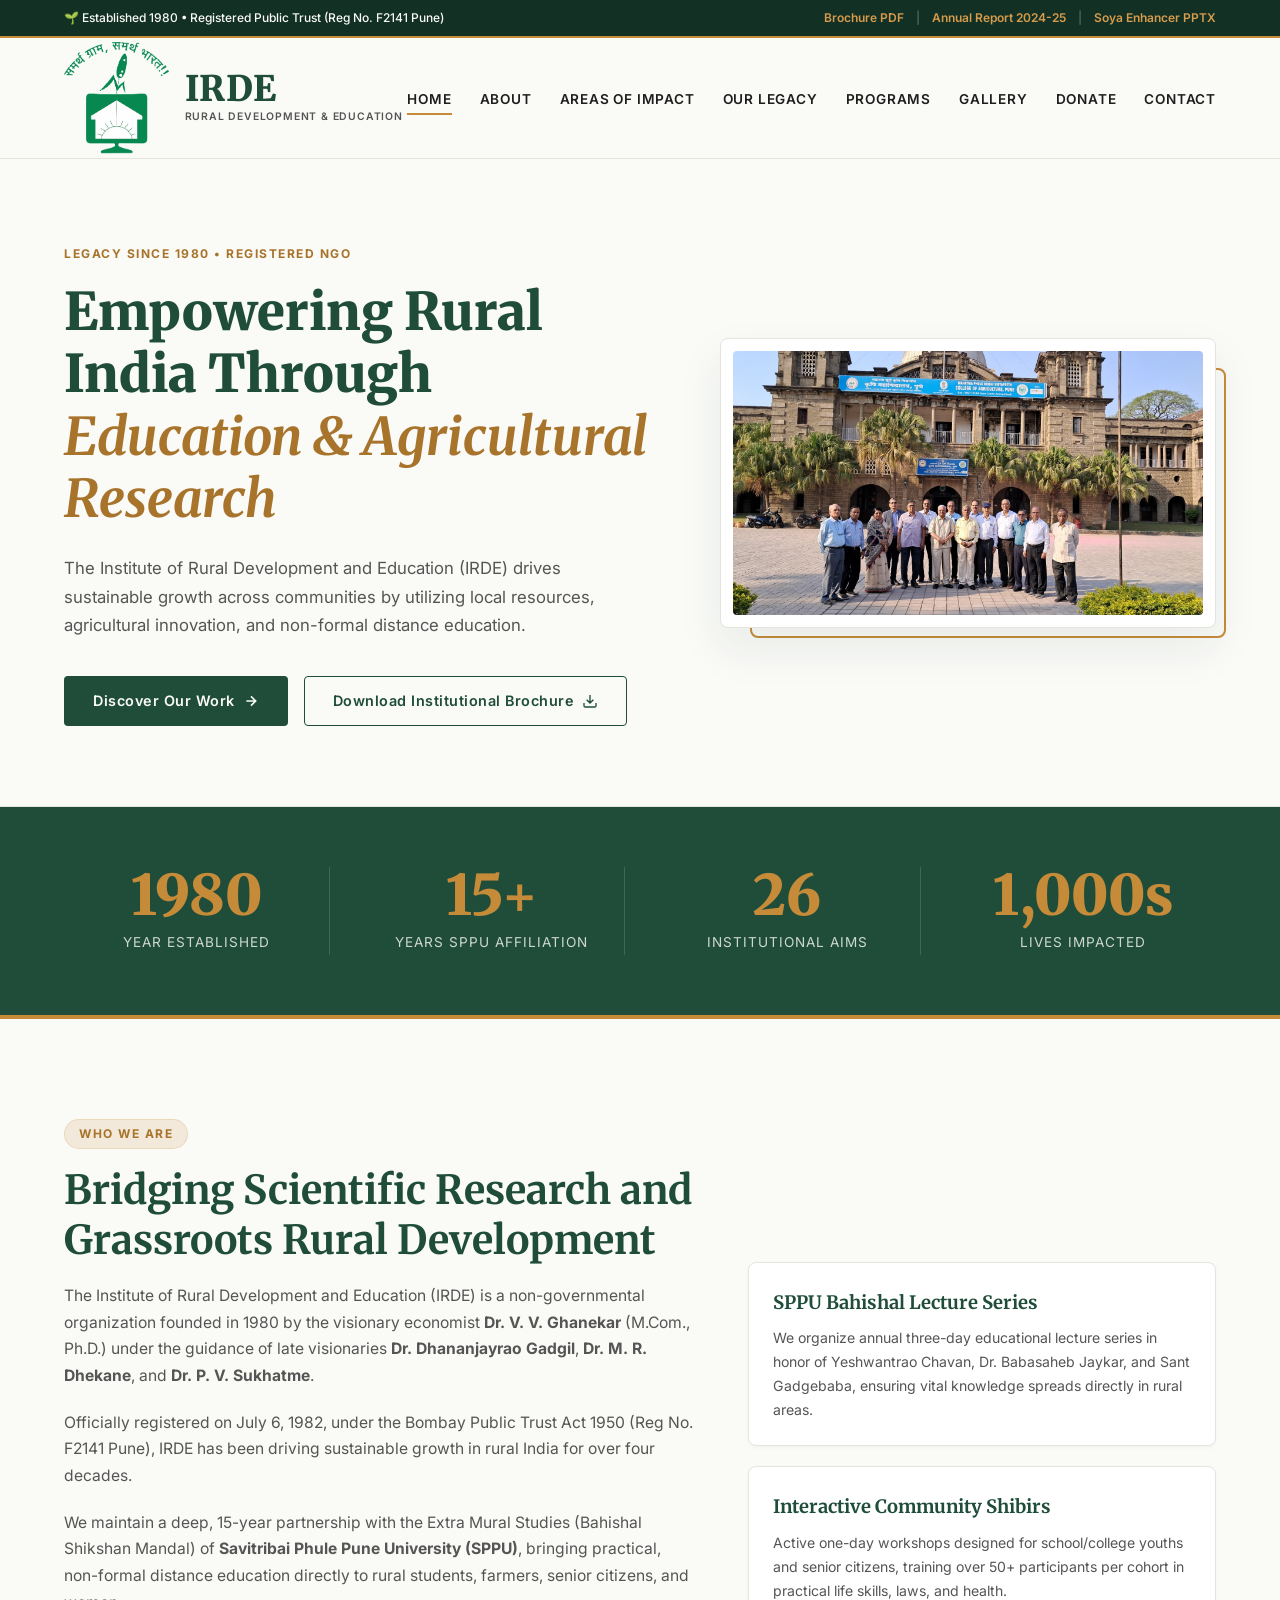
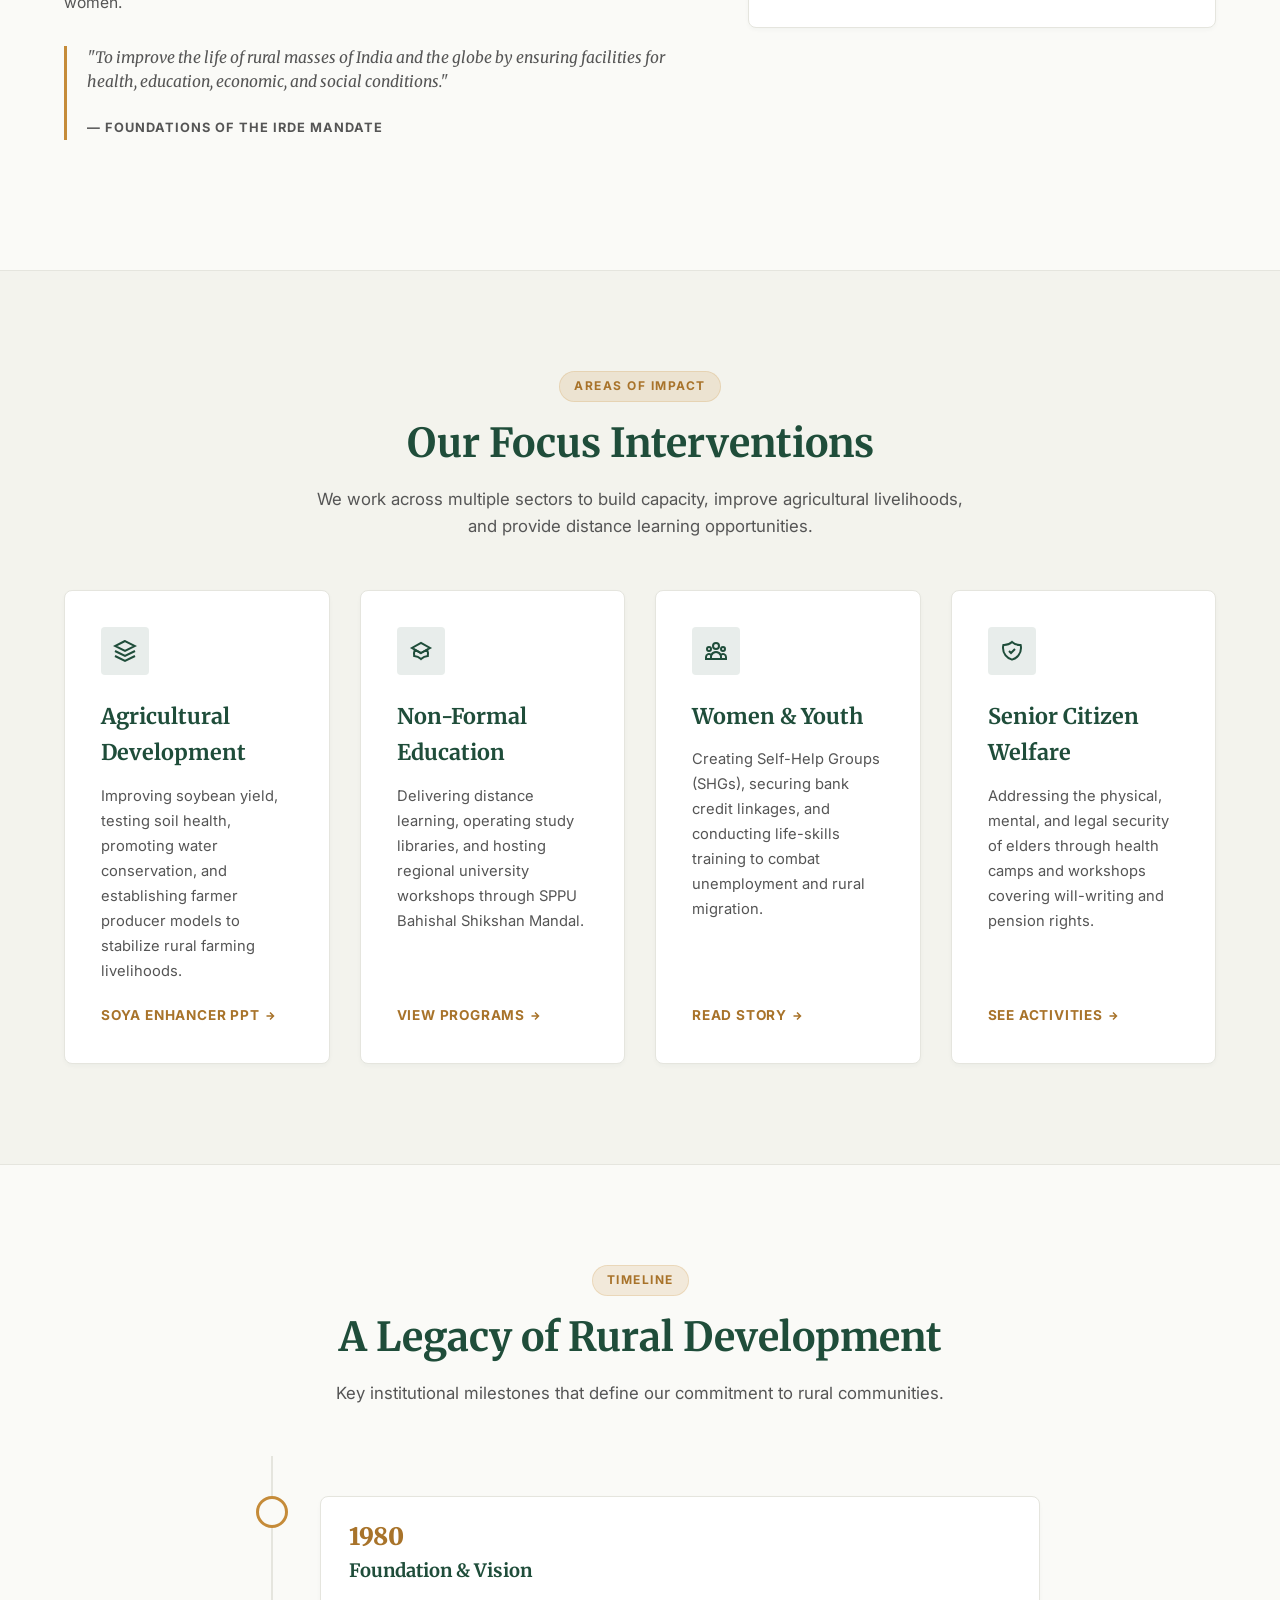
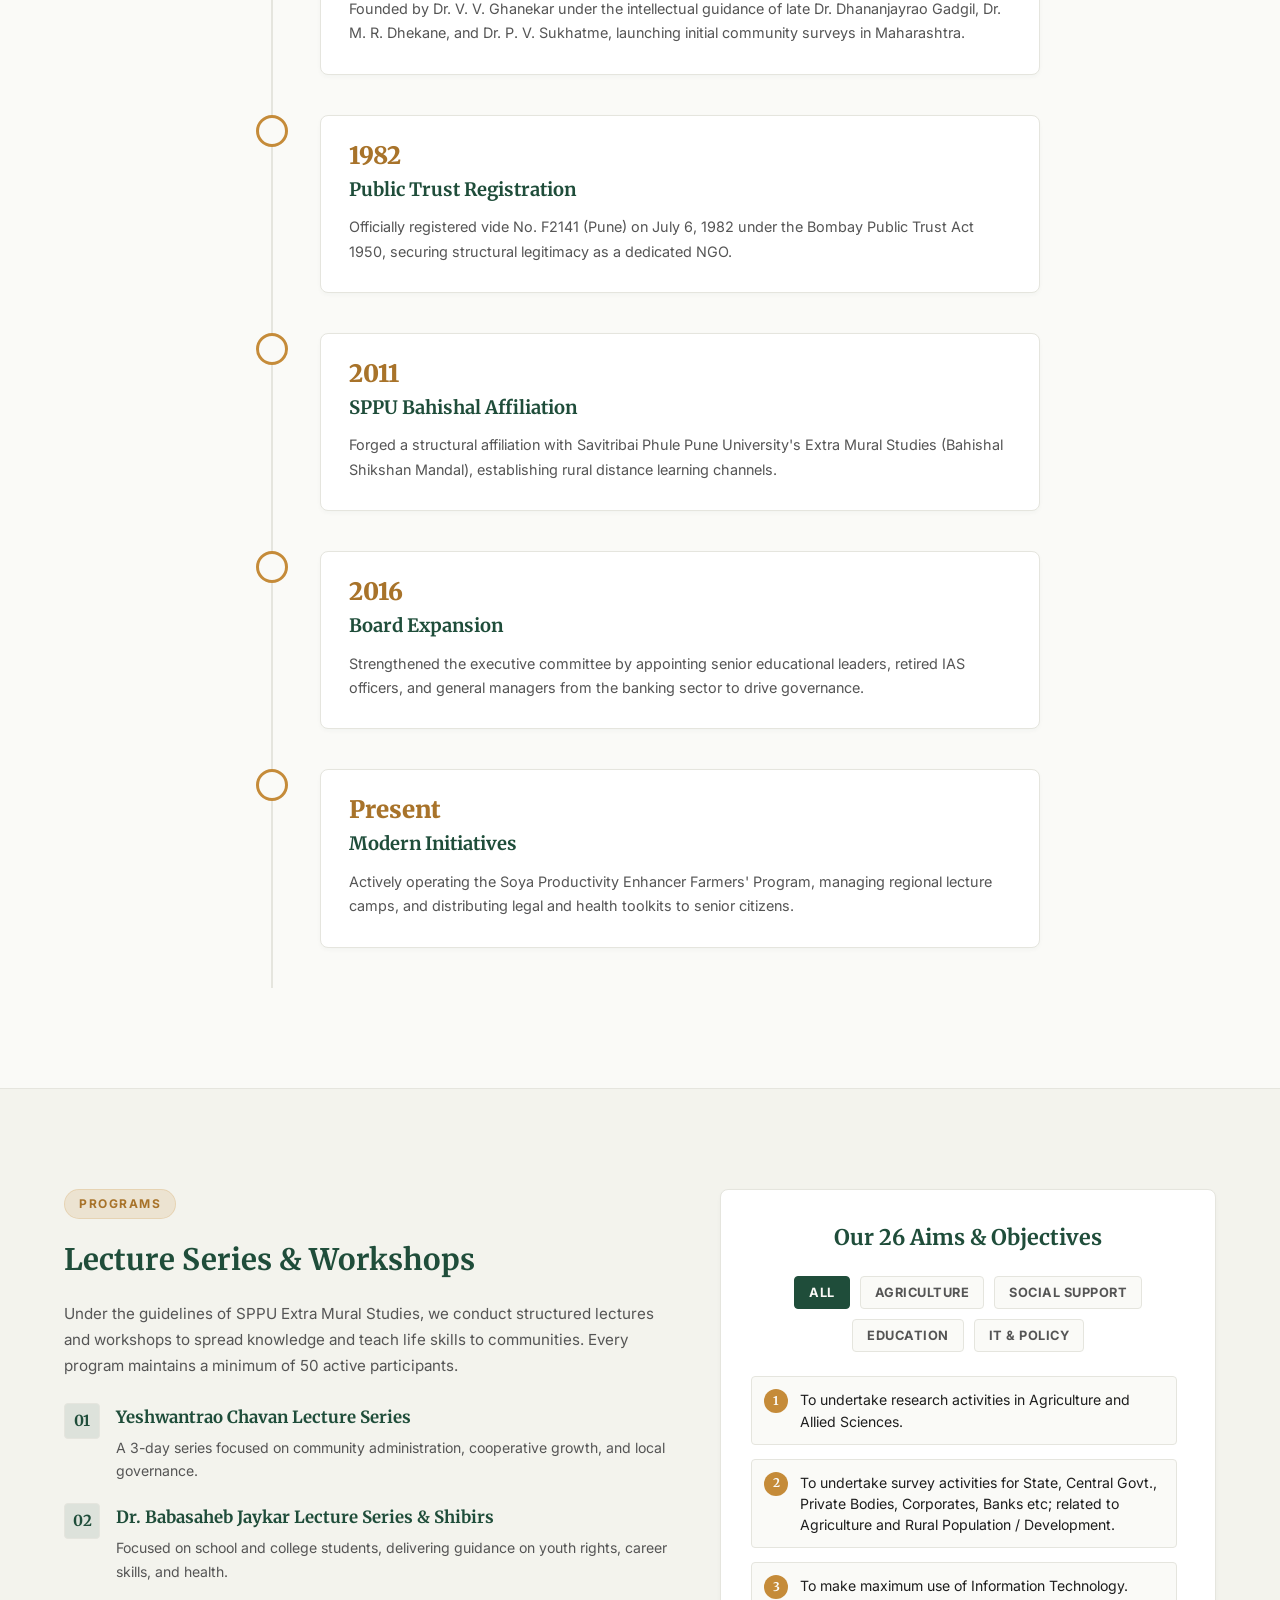
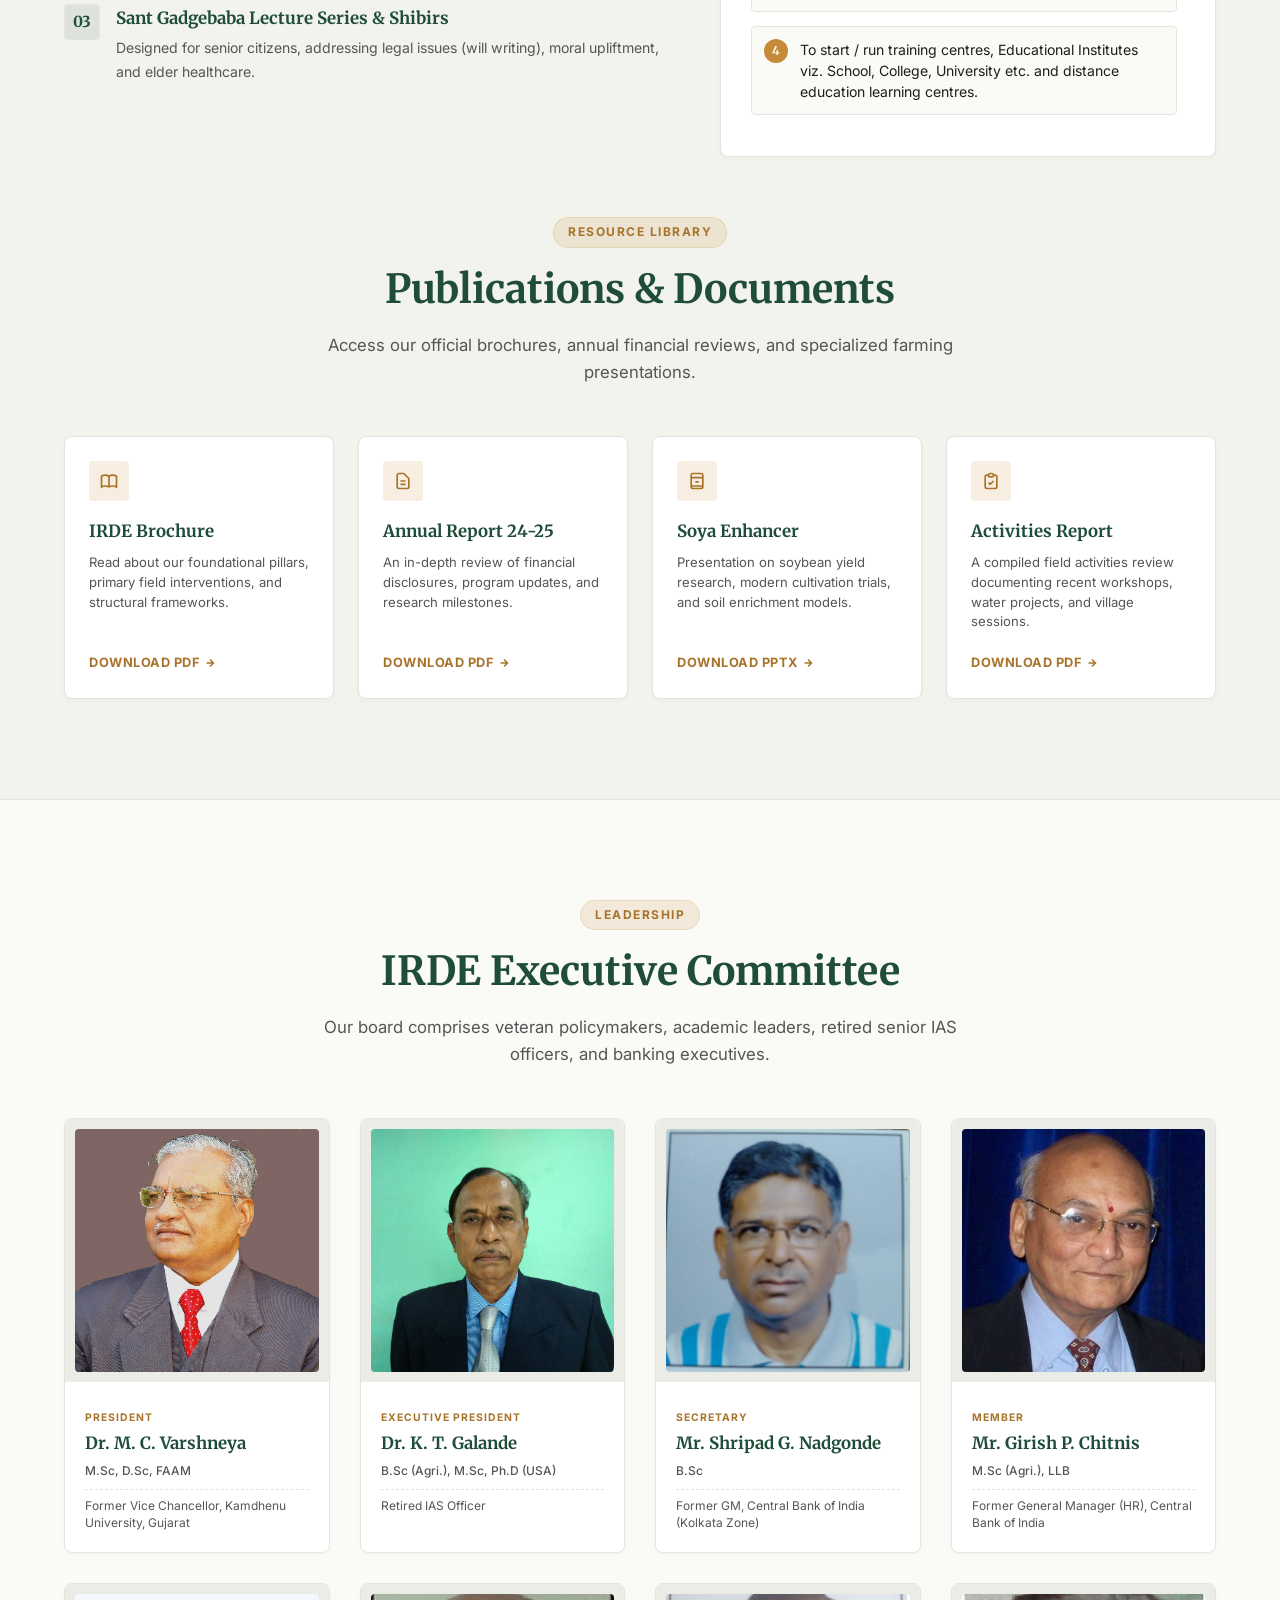
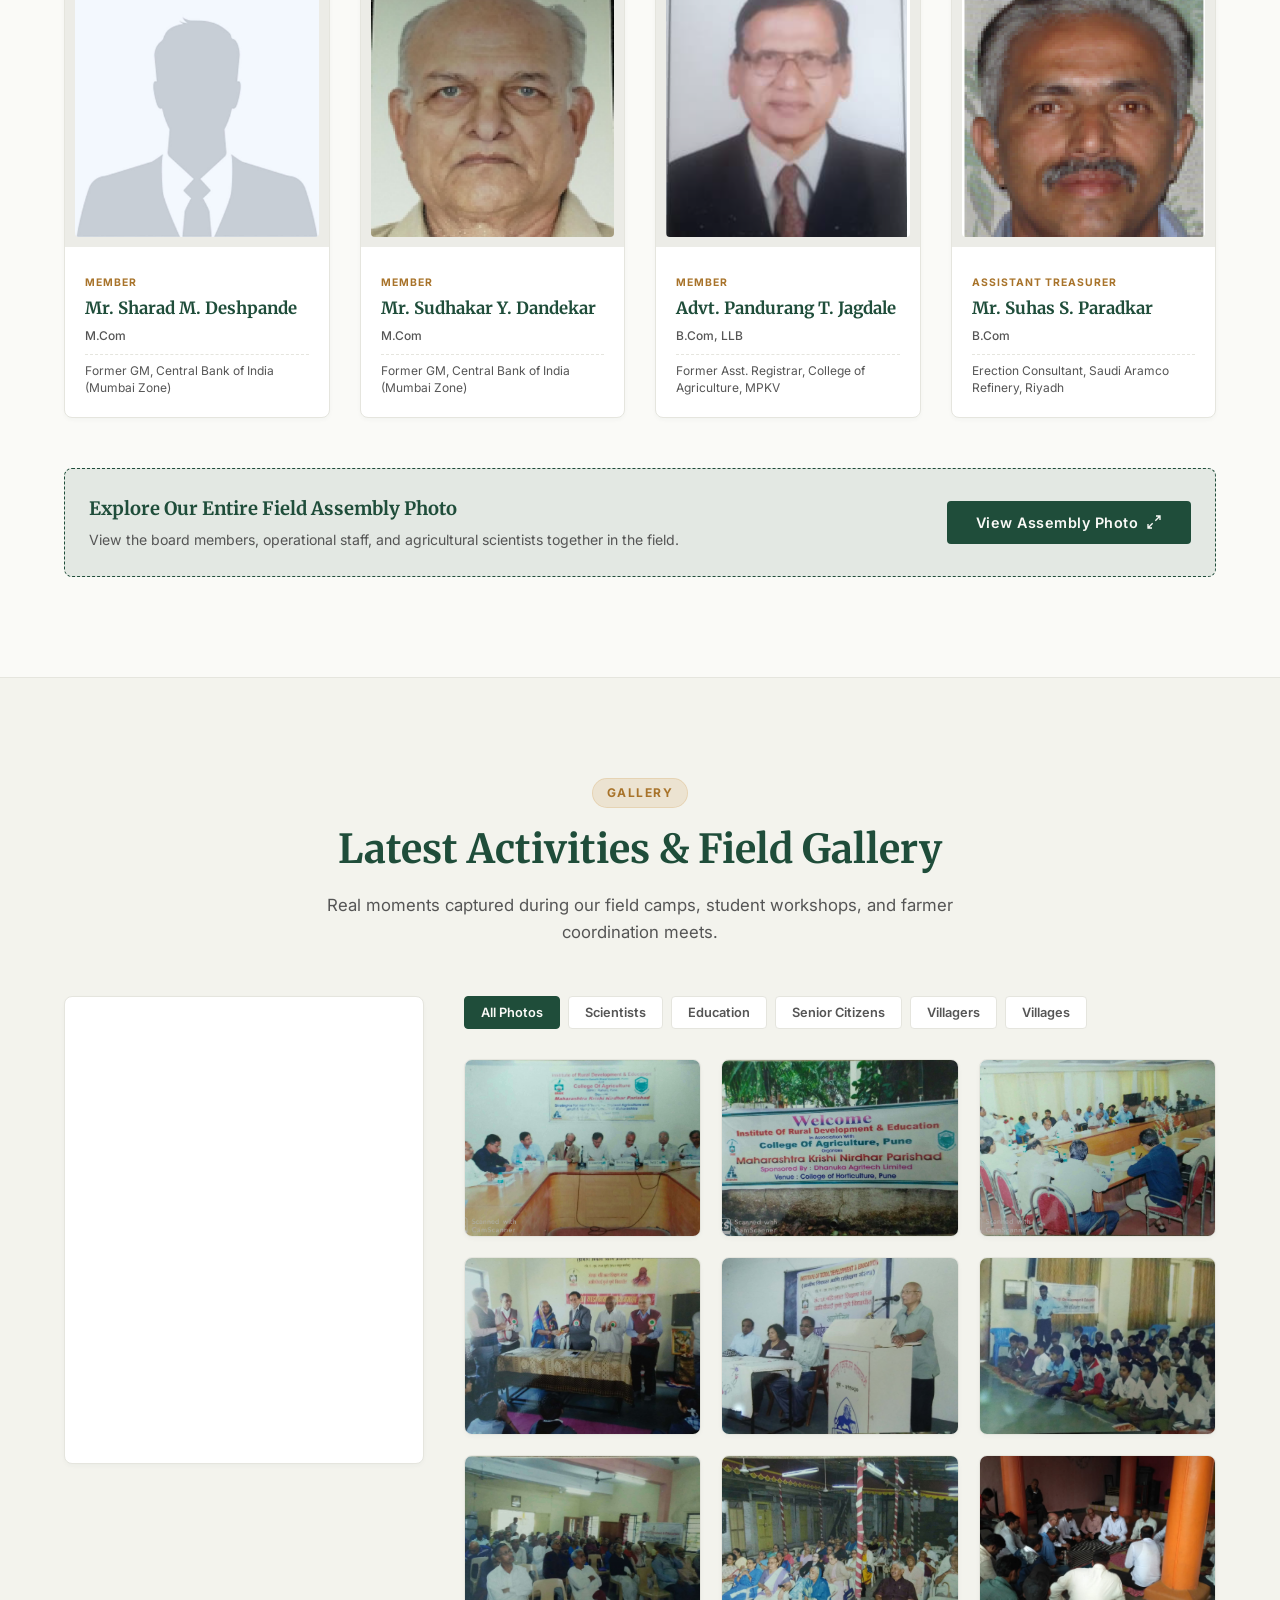
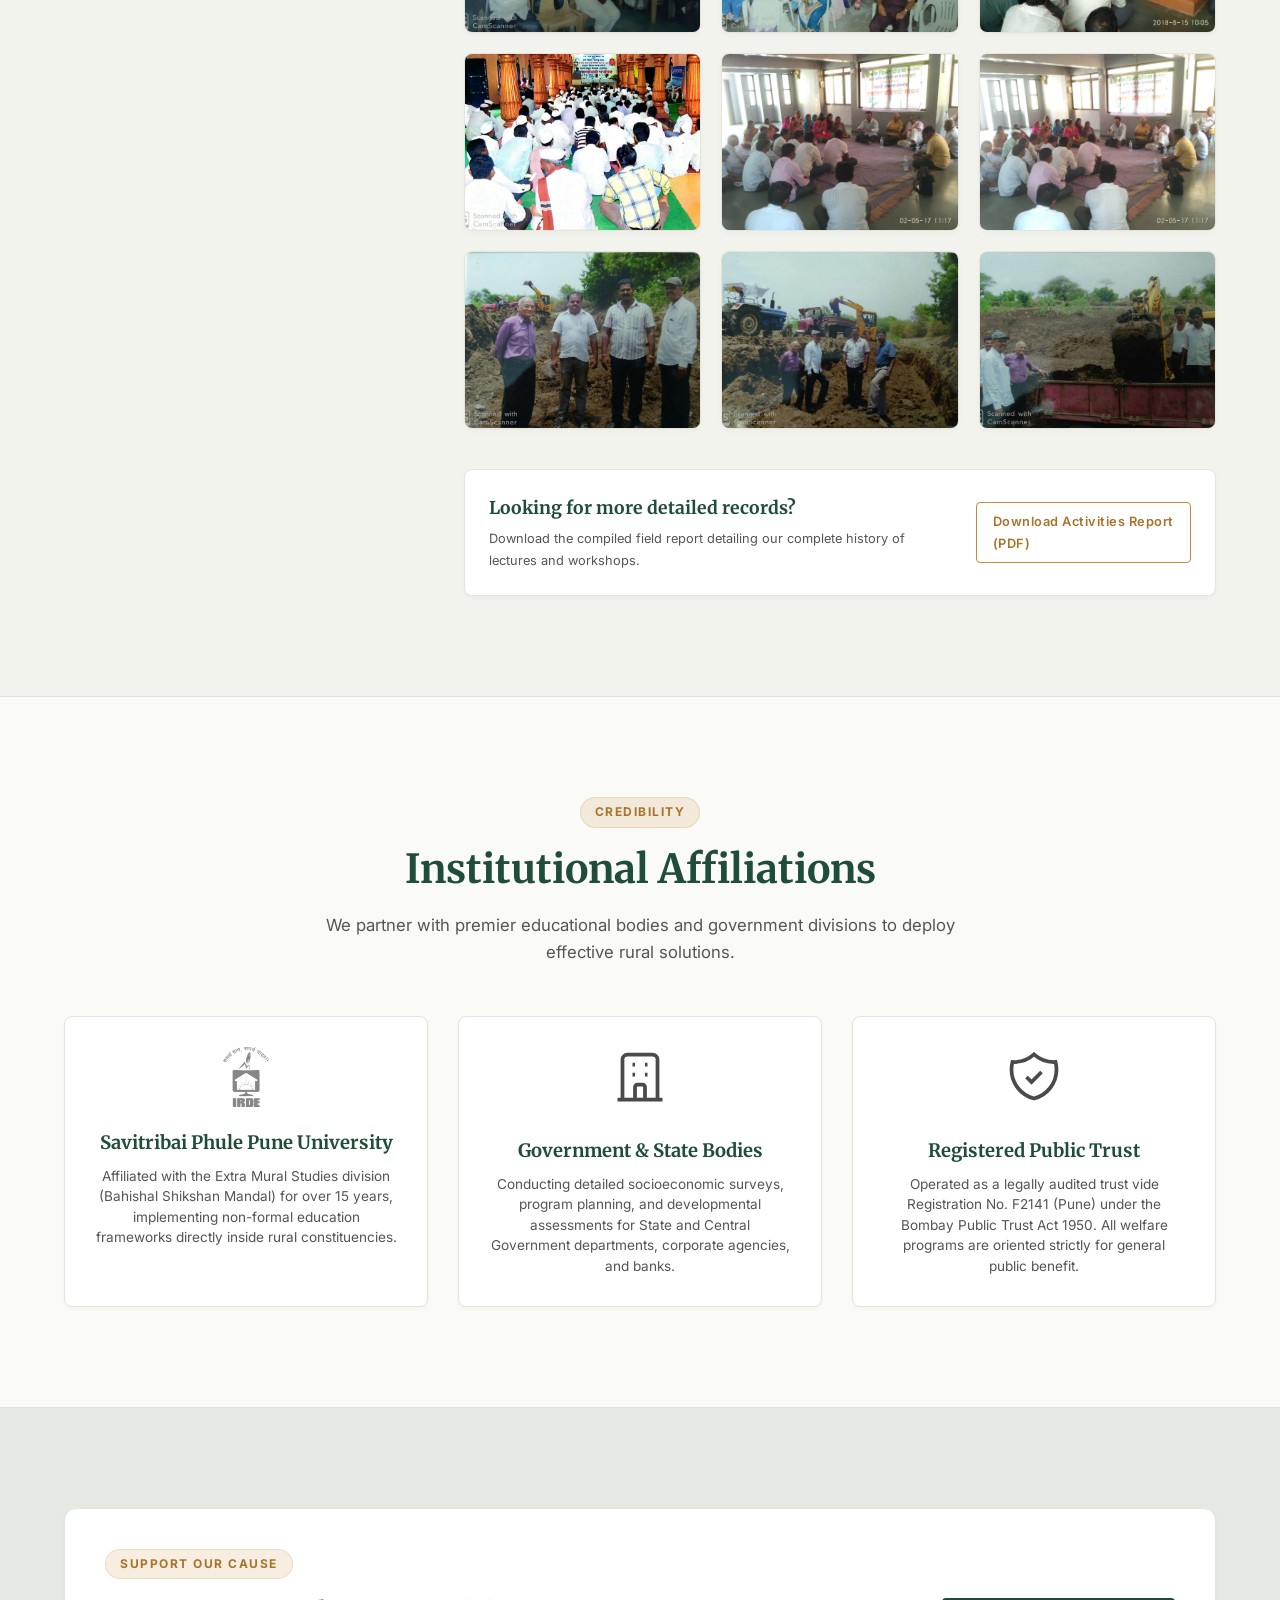
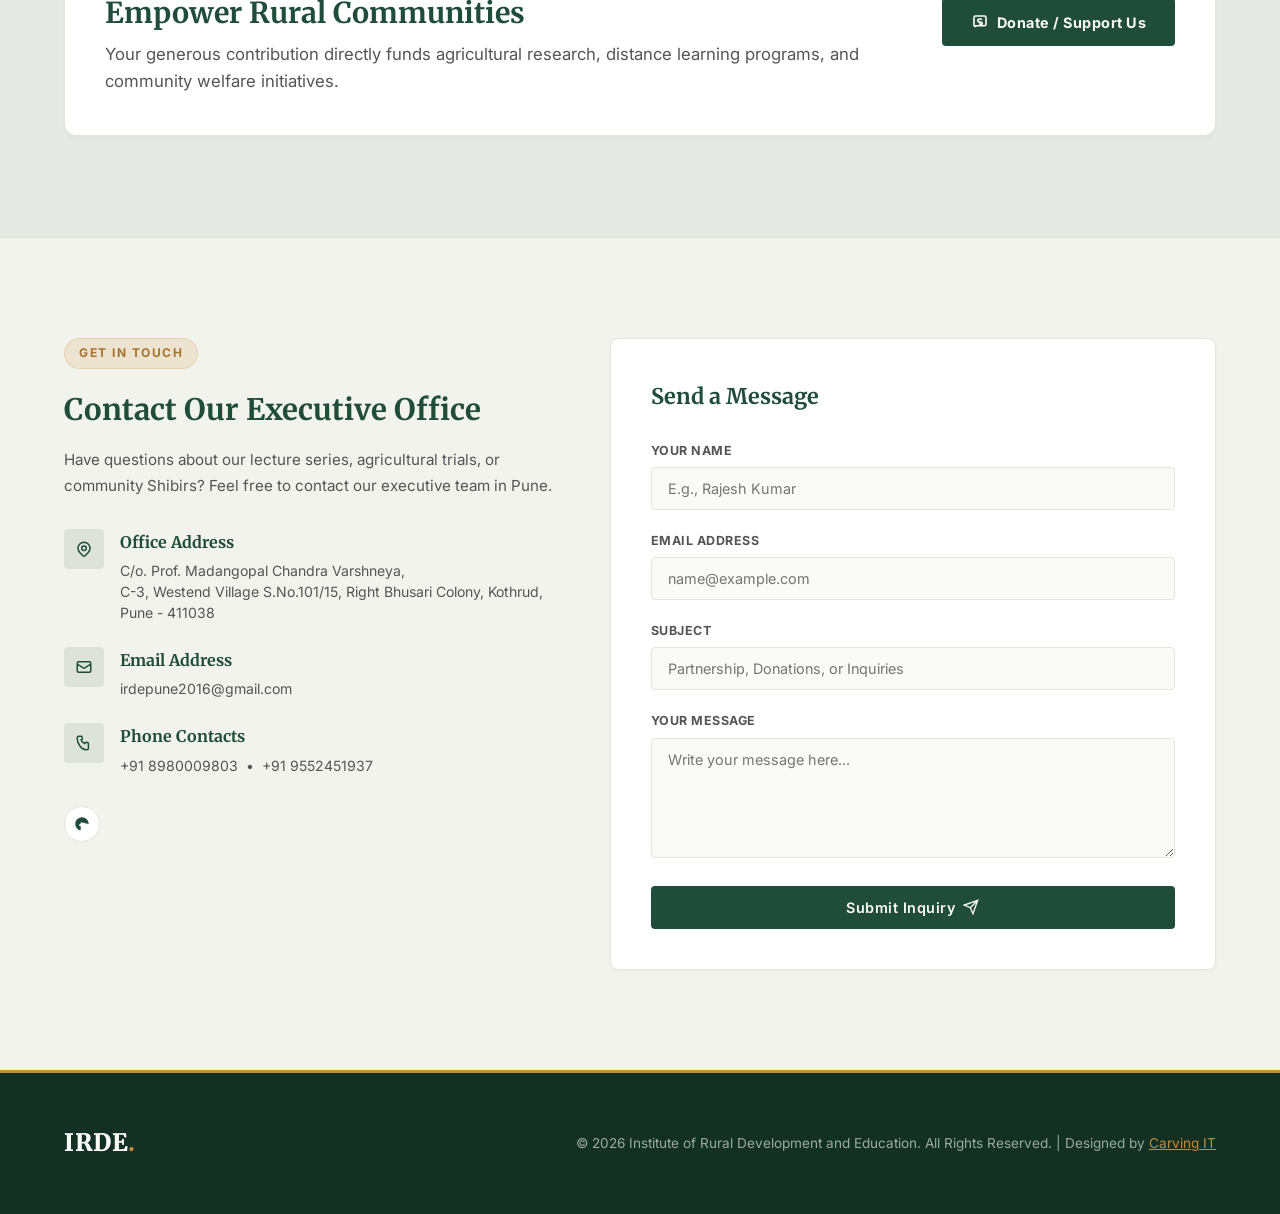
==== commit 7609ea62: "option 002 with popup" ====
--- a/index.html
+++ b/index.html
@@ -777,93 +777,110 @@
     </div>
   </section>
 
-  <!-- 9. Support Our Work (Donation) Section -->
-  <section id="donate" class="donate-section section-padding">
-    <div class="container">
-      <div class="text-center">
-        <span class="section-badge">Support IRDE</span>
-        <h2 class="section-title">Empower Rural Development</h2>
-        <p class="section-subtitle">Your generous contribution directly funds agricultural research, distance learning programs, and community welfare initiatives.</p>
-      </div>
-
-      <div class="donate-grid">
-        <!-- Left: Banking & Legal Details -->
-        <div class="donate-info-card">
-          <div class="donate-card-header">
-            <svg class="donate-header-icon" width="24" height="24" fill="none" stroke="currentColor" stroke-width="2" viewBox="0 0 24 24">
-              <path d="M19 21V5a2 2 0 00-2-2H7a2 2 0 00-2 2v16m14 0h2m-2 0h-5m-9 0H3m2 0h5M9 7h1m-1 4h1m4-4h1m-1 4h1m-5 10v-5a1 1 0 011-1h2a1 1 0 011 1v5m-4 0h4" />
-            </svg>
-            <h3>Direct Bank Transfer</h3>
-          </div>
-          <p class="donate-card-desc">For bank transfers, RTGS, or NEFT, please use the official institutional account details below:</p>
-          
-          <table class="donate-details-table">
-            <tr>
-              <th>Account Name</th>
-              <td>Institute of Rural Development and Education</td>
-            </tr>
-            <tr>
-              <th>Trust Reg No.</th>
-              <td>F2141 Pune (Est. 1980)</td>
-            </tr>
-            <tr>
-              <th>UPI VPA ID</th>
-              <td class="vpa-copy-wrapper">
-                <span class="vpa-id" id="vpaId">1220182996@jsb</span>
-                <button class="vpa-copy-btn" id="copyVpaBtn" title="Copy VPA ID">
-                  <svg width="14" height="14" fill="none" stroke="currentColor" stroke-width="2" viewBox="0 0 24 24">
-                    <path d="M8 16H6a2 2 0 01-2-2V6a2 2 0 012-2h8a2 2 0 012 2v2m-6 12h8a2 2 0 002-2v-8a2 2 0 00-2-2h-8a2 2 0 00-2 2v8a2 2 0 002 2z" />
-                  </svg>
-                  <span>Copy</span>
-                </button>
-              </td>
-            </tr>
-            <tr>
-              <th>Tax Benefits</th>
-              <td>
-                <span class="tax-badge">80G Eligible</span>
-                <small class="tax-note">Donations are eligible for tax exemption under section 80G.</small>
-              </td>
-            </tr>
-          </table>
-
-          <div class="donate-actions">
-            <a href="https://acrobat.adobe.com/id/urn:aaid:sc:AP:bac1e795-3ac7-4bc4-bc35-0d55cea6a359" target="_blank" class="btn btn-outline">
-              <svg width="18" height="18" fill="none" stroke="currentColor" stroke-width="2" viewBox="0 0 24 24">
-                <path d="M12 10v6m0 0l-3-3m3 3l3-3m2 8H7a2 2 0 01-2-2V5a2 2 0 012-2h5.586a1 1 0 01.707.293l5.414 5.414a1 1 0 01.293.707V19a2 2 0 01-2 2z" />
-              </svg>
-              Download Donation Details PDF
-            </a>
-          </div>
-        </div>
-
-        <!-- Right: QR Code & Mobile Deep Link -->
-        <div class="donate-qr-card">
-          <div class="qr-container">
-            <img src="./assets/images/paymentqr.png" alt="IRDE Donation Payment QR Code" class="qr-code-img">
-            <div class="qr-brand-row">
-              <span class="qr-brand-badge gpay">GPay</span>
-              <span class="qr-brand-badge phonepe">PhonePe</span>
-              <span class="qr-brand-badge paytm">Paytm</span>
-              <span class="qr-brand-badge bhim">BHIM</span>
-            </div>
-          </div>
-          <div class="qr-info">
-            <h4>Scan &amp; Pay Instantly</h4>
-            <p>Scan this QR code using any UPI app on your mobile device to donate securely.</p>
+  <!-- 9. Support Our Work (Donation Callout) Section -->
+  <section id="donate" class="donate-cta-section section-padding">
+    <div class="container">
+      <div class="donate-cta-card">
+        <div class="donate-cta-content">
+          <span class="section-badge">Support Our Cause</span>
+          <h2 class="section-title">Empower Rural Communities</h2>
+          <p class="section-subtitle">Your generous contribution directly funds agricultural research, distance learning programs, and community welfare initiatives.</p>
+        </div>
+        <div class="donate-cta-action">
+          <button class="btn btn-primary" id="openDonateModalBtn">
+            <svg width="18" height="18" fill="none" stroke="currentColor" stroke-width="2.2" viewBox="0 0 24 24">
+              <path d="M12 8c-1.657 0-3 .895-3 2s1.343 2 3 2 3 .895 3 2-1.343 2-3 2m0-8c1.11 0 2.08.402 2.599 1M12 8V7m0 11v-1m0-1v-4m-6 5h12a2 2 0 002-2V6a2 2 0 00-2-2H6a2 2 0 00-2 2v10a2 2 0 002 2z" />
+            </svg>
+            Donate / Support Us
+          </button>
+        </div>
+      </div>
+    </div>
+  </section>
+
+  <!-- Donation Modal -->
+  <div id="donationModal" class="donation-modal">
+    <div class="donation-modal-content">
+      <button class="donation-modal-close" id="closeDonateModalBtn" aria-label="Close Modal">&times;</button>
+      <div class="donation-modal-body">
+        <div class="text-center" style="margin-bottom: 30px;">
+          <span class="section-badge">Support IRDE</span>
+          <h2 class="section-title" style="margin-bottom: 10px;">Support Our Initiatives</h2>
+          <p class="section-subtitle" style="max-width: 600px; margin: 0 auto;">Select your preferred payment method below to make a secure contribution.</p>
+        </div>
+
+        <div class="donate-grid">
+          <!-- Left: Banking & Legal Details -->
+          <div class="donate-info-card">
+            <div class="donate-card-header">
+              <svg class="donate-header-icon" width="24" height="24" fill="none" stroke="currentColor" stroke-width="2" viewBox="0 0 24 24">
+                <path d="M19 21V5a2 2 0 00-2-2H7a2 2 0 00-2 2v16m14 0h2m-2 0h-5m-9 0H3m2 0h5M9 7h1m-1 4h1m4-4h1m-1 4h1m-5 10v-5a1 1 0 011-1h2a1 1 0 011 1v5m-4 0h4" />
+              </svg>
+              <h3>Direct Bank Transfer</h3>
+            </div>
+            <p class="donate-card-desc">For bank transfers, RTGS, or NEFT, please use the official institutional account details below:</p>
             
-            <!-- Deep Link Button for Mobile Users -->
-            <a href="upi://pay?pa=1220182996@jsb&pn=Institute%20of%20Rural%20Development%20and%20Education&cu=INR" class="btn btn-primary upi-pay-btn">
-              <svg width="16" height="16" fill="none" stroke="currentColor" stroke-width="2.5" viewBox="0 0 24 24">
-                <path d="M12 18h.01M8 21h8a2 2 0 002-2V5a2 2 0 00-2-2H8a2 2 0 00-2 2v14a2 2 0 002 2z" />
-              </svg>
-              Tap to Pay on Mobile
-            </a>
-          </div>
-        </div>
-      </div>
-    </div>
-  </section>
+            <table class="donate-details-table">
+              <tr>
+                <th>Account Name</th>
+                <td>Institute of Rural Development and Education</td>
+              </tr>
+              <tr>
+                <th>Trust Reg No.</th>
+                <td>F2141 Pune (Est. 1980)</td>
+              </tr>
+              <tr>
+                <th>UPI VPA ID</th>
+                <td class="vpa-copy-wrapper">
+                  <span class="vpa-id" id="vpaId">1220182996@jsb</span>
+                  <button class="vpa-copy-btn" id="copyVpaBtn" title="Copy VPA ID">
+                    <svg width="14" height="14" fill="none" stroke="currentColor" stroke-width="2" viewBox="0 0 24 24">
+                      <path d="M8 16H6a2 2 0 01-2-2V6a2 2 0 012-2h8a2 2 0 012 2v2m-6 12h8a2 2 0 002-2v-8a2 2 0 00-2-2h-8a2 2 0 00-2 2v8a2 2 0 002 2z" />
+                    </svg>
+                    <span>Copy</span>
+                  </button>
+                </td>
+              </tr>
+              <tr>
+                <th>Tax Benefits</th>
+                <td>
+                  <span class="tax-badge">80G Eligible</span>
+                  <small class="tax-note">Donations are eligible for tax exemption under section 80G.</small>
+                </td>
+              </tr>
+            </table>
+
+
+          </div>
+
+          <!-- Right: QR Code & Mobile Deep Link -->
+          <div class="donate-qr-card">
+            <div class="qr-container">
+              <img src="./assets/images/paymentqr.png" alt="IRDE Donation Payment QR Code" class="qr-code-img">
+              <div class="qr-brand-row">
+                <span class="qr-brand-badge gpay">GPay</span>
+                <span class="qr-brand-badge phonepe">PhonePe</span>
+                <span class="qr-brand-badge paytm">Paytm</span>
+                <span class="qr-brand-badge bhim">BHIM</span>
+              </div>
+            </div>
+            <div class="qr-info">
+              <h4>Scan &amp; Pay Instantly</h4>
+              <p>Scan this QR code using any UPI app on your mobile device to donate securely.</p>
+              
+              <!-- Deep Link Button for Mobile Users -->
+              <a href="upi://pay?pa=1220182996@jsb&pn=Institute%20of%20Rural%20Development%20and%20Education&cu=INR" class="btn btn-primary upi-pay-btn">
+                <svg width="16" height="16" fill="none" stroke="currentColor" stroke-width="2.5" viewBox="0 0 24 24">
+                  <path d="M12 18h.01M8 21h8a2 2 0 002-2V5a2 2 0 00-2-2H8a2 2 0 00-2 2v14a2 2 0 002 2z" />
+                </svg>
+                Tap to Pay on Mobile
+              </a>
+            </div>
+          </div>
+        </div>
+      </div>
+    </div>
+  </div>
 
   <!-- 10. Contact Us Section -->
   <section id="contact" class="contact-section section-padding">
--- a/assets/css/style.css
+++ b/assets/css/style.css
@@ -1604,24 +1604,168 @@
 }
 
 /* -------------------------------------------------------------
- * DONATION SECTION
+ * DONATION SECTION & MODAL
  * ------------------------------------------------------------- */
-.donate-section {
+.donate-cta-section {
+  background-color: var(--color-primary-glow);
+  border-top: 1px solid var(--color-border);
+  border-bottom: 1px solid var(--color-border);
+}
+
+.donate-cta-card {
+  background-color: var(--color-bg-card);
+  border: 1px solid var(--color-border);
+  border-radius: var(--radius-lg);
+  padding: 40px;
+  display: flex;
+  justify-content: space-between;
+  align-items: center;
+  gap: 30px;
+  box-shadow: var(--shadow-sm);
+  transition: var(--transition-smooth);
+}
+
+.donate-cta-card:hover {
+  transform: translateY(-2px);
+  box-shadow: var(--shadow-md);
+  border-color: var(--color-secondary);
+}
+
+.donate-cta-content {
+  flex: 1;
+}
+
+.donate-cta-content h2.section-title {
+  margin-bottom: 10px;
+  text-align: left;
+  font-size: 1.8rem;
+}
+
+.donate-cta-content .section-subtitle {
+  margin-bottom: 0;
+  text-align: left;
+  max-width: 100%;
+}
+
+.donate-cta-action {
+  flex-shrink: 0;
+}
+
+.donate-cta-action .btn {
+  display: inline-flex;
+  align-items: center;
+  gap: 8px;
+  font-weight: 700;
+  padding: 14px 28px;
+}
+
+@media (max-width: 768px) {
+  .donate-cta-card {
+    flex-direction: column;
+    text-align: center;
+    padding: 30px 24px;
+  }
+  .donate-cta-content h2.section-title,
+  .donate-cta-content .section-subtitle {
+    text-align: center;
+  }
+  .donate-cta-action {
+    width: 100%;
+  }
+  .donate-cta-action .btn {
+    width: 100%;
+    justify-content: center;
+  }
+}
+
+/* Donation Modal structure */
+.donation-modal {
+  position: fixed;
+  inset: 0;
+  background-color: rgba(30, 30, 30, 0.8);
+  display: flex;
+  align-items: center;
+  justify-content: center;
+  z-index: 1200;
+  opacity: 0;
+  pointer-events: none;
+  transition: var(--transition-smooth);
+  padding: 20px;
+}
+
+.donation-modal.active {
+  opacity: 1;
+  pointer-events: auto;
+}
+
+.donation-modal-content {
   background-color: var(--color-bg);
-  border-top: 1px solid var(--color-border);
-}
-
+  border-radius: var(--radius-lg);
+  max-width: 860px;
+  width: 100%;
+  max-height: 95vh;
+  overflow-y: auto;
+  position: relative;
+  box-shadow: var(--shadow-lg);
+  transform: translateY(20px);
+  opacity: 0;
+  transition: var(--transition-smooth);
+}
+
+.donation-modal.active .donation-modal-content {
+  transform: translateY(0);
+  opacity: 1;
+}
+
+.donation-modal-close {
+  position: absolute;
+  top: 15px;
+  right: 15px;
+  background: var(--color-bg-card);
+  border: 1px solid var(--color-border);
+  color: var(--color-text);
+  font-size: 1.8rem;
+  line-height: 1;
+  width: 36px;
+  height: 36px;
+  border-radius: 50%;
+  cursor: pointer;
+  display: flex;
+  align-items: center;
+  justify-content: center;
+  z-index: 10;
+  transition: var(--transition-fast);
+}
+
+.donation-modal-close:hover {
+  background-color: var(--color-secondary);
+  color: var(--color-text-light);
+  border-color: var(--color-secondary);
+}
+
+.donation-modal-body {
+  padding: 24px 30px;
+}
+
+@media (max-width: 576px) {
+  .donation-modal-body {
+    padding: 20px 15px;
+  }
+}
+
+/* Grid & Cards within Modal */
 .donate-grid {
   display: grid;
-  grid-template-columns: 1.2fr 0.8fr;
-  gap: 40px;
+  grid-template-columns: 1.15fr 0.85fr;
+  gap: 24px;
   align-items: stretch;
 }
 
-@media (max-width: 992px) {
+@media (max-width: 768px) {
   .donate-grid {
-    grid-template-columns: 1fr;
-    gap: 30px;
+    display: flex;
+    flex-direction: column-reverse;
+    gap: 20px;
   }
 }
 
@@ -1629,24 +1773,18 @@
   background-color: var(--color-bg-card);
   border: 1px solid var(--color-border);
   border-radius: var(--radius-md);
-  padding: 40px;
+  padding: 20px 24px;
   box-shadow: var(--shadow-sm);
   display: flex;
   flex-direction: column;
   justify-content: space-between;
 }
 
-@media (max-width: 576px) {
-  .donate-info-card {
-    padding: 24px;
-  }
-}
-
 .donate-card-header {
   display: flex;
   align-items: center;
-  gap: 12px;
-  margin-bottom: 16px;
+  gap: 10px;
+  margin-bottom: 10px;
 }
 
 .donate-header-icon {
@@ -1655,36 +1793,36 @@
 
 .donate-card-header h3 {
   font-family: var(--font-heading);
-  font-size: 1.35rem;
+  font-size: 1.2rem;
   color: var(--color-primary);
   font-weight: 700;
 }
 
 .donate-card-desc {
   color: var(--color-text-muted);
-  font-size: 0.92rem;
-  margin-bottom: 24px;
-  line-height: 1.5;
+  font-size: 0.85rem;
+  margin-bottom: 15px;
+  line-height: 1.4;
 }
 
 .donate-details-table {
   width: 100%;
   border-collapse: collapse;
-  margin-bottom: 24px;
+  margin-bottom: 15px;
 }
 
 .donate-details-table th,
 .donate-details-table td {
-  padding: 14px 0;
+  padding: 8px 0;
   border-bottom: 1px solid var(--color-border);
-  font-size: 0.9rem;
+  font-size: 0.85rem;
   text-align: left;
 }
 
 .donate-details-table th {
   color: var(--color-text-muted);
   font-weight: 700;
-  width: 30%;
+  width: 32%;
   vertical-align: top;
 }
 
@@ -1696,19 +1834,19 @@
 .vpa-copy-wrapper {
   display: flex;
   align-items: center;
-  gap: 10px;
+  gap: 8px;
   flex-wrap: wrap;
 }
 
 .vpa-id {
   font-family: monospace;
   background-color: var(--color-bg-alt);
-  padding: 4px 8px;
+  padding: 3px 6px;
   border-radius: var(--radius-sm);
   font-weight: 600;
   color: var(--color-primary);
   border: 1px solid var(--color-border);
-  font-size: 0.95rem;
+  font-size: 0.85rem;
 }
 
 .vpa-copy-btn {
@@ -1718,10 +1856,10 @@
   background: none;
   border: 1px solid var(--color-border);
   color: var(--color-text-muted);
-  padding: 4px 8px;
+  padding: 3px 6px;
   border-radius: var(--radius-sm);
   cursor: pointer;
-  font-size: 0.75rem;
+  font-size: 0.7rem;
   font-weight: 600;
   transition: var(--transition-fast);
 }
@@ -1737,38 +1875,29 @@
   background-color: rgba(31, 77, 58, 0.08);
   color: var(--color-primary);
   font-weight: 700;
-  font-size: 0.72rem;
-  padding: 3px 8px;
+  font-size: 0.65rem;
+  padding: 2px 6px;
   border-radius: var(--radius-sm);
   text-transform: uppercase;
-  margin-bottom: 4px;
+  margin-bottom: 2px;
 }
 
 .tax-note {
   display: block;
-  font-size: 0.75rem;
+  font-size: 0.7rem;
   color: var(--color-text-muted);
   font-weight: normal;
-  margin-top: 2px;
 }
 
 .donate-actions {
-  display: flex;
-  gap: 16px;
-  margin-top: 10px;
-}
-
-.donate-actions .btn {
-  display: inline-flex;
-  align-items: center;
-  gap: 8px;
+  margin-top: 5px;
 }
 
 .donate-qr-card {
   background-color: var(--color-bg-card);
   border: 1px solid var(--color-border);
   border-radius: var(--radius-md);
-  padding: 40px;
+  padding: 20px 24px;
   box-shadow: var(--shadow-sm);
   text-align: center;
   display: flex;
@@ -1777,41 +1906,34 @@
   justify-content: center;
 }
 
-@media (max-width: 576px) {
-  .donate-qr-card {
-    padding: 24px;
-  }
-}
-
 .qr-container {
   background: #FFF;
   border: 1px solid var(--color-border);
   border-radius: var(--radius-md);
-  padding: 16px;
+  padding: 10px;
   display: inline-block;
-  margin-bottom: 20px;
+  margin-bottom: 12px;
   box-shadow: var(--shadow-sm);
 }
 
 .qr-code-img {
-  max-width: 180px;
+  max-width: 165px;
   height: auto;
   display: block;
-  margin: 0 auto 12px;
+  margin: 0 auto 8px;
 }
 
 .qr-brand-row {
   display: flex;
   justify-content: center;
-  gap: 6px;
-  flex-wrap: wrap;
+  gap: 4px;
 }
 
 .qr-brand-badge {
-  font-size: 0.65rem;
+  font-size: 0.58rem;
   font-weight: 700;
-  padding: 2px 6px;
-  border-radius: 3px;
+  padding: 1px 4px;
+  border-radius: 2px;
   border: 1px solid #ddd;
 }
 
@@ -1822,26 +1944,27 @@
 
 .qr-info h4 {
   font-family: var(--font-heading);
-  font-size: 1.15rem;
-  color: var(--color-primary);
-  margin-bottom: 8px;
+  font-size: 1rem;
+  color: var(--color-primary);
+  margin-bottom: 4px;
   font-weight: 700;
 }
 
 .qr-info p {
-  font-size: 0.82rem;
-  color: var(--color-text-muted);
-  margin-bottom: 20px;
-  line-height: 1.5;
-  max-width: 260px;
+  font-size: 0.78rem;
+  color: var(--color-text-muted);
+  margin-bottom: 12px;
+  line-height: 1.35;
+  max-width: 200px;
 }
 
 .upi-pay-btn {
   display: none;
   align-items: center;
   justify-content: center;
-  gap: 8px;
+  gap: 6px;
   width: 100%;
+  font-size: 0.85rem;
 }
 
 @media (max-width: 768px) {
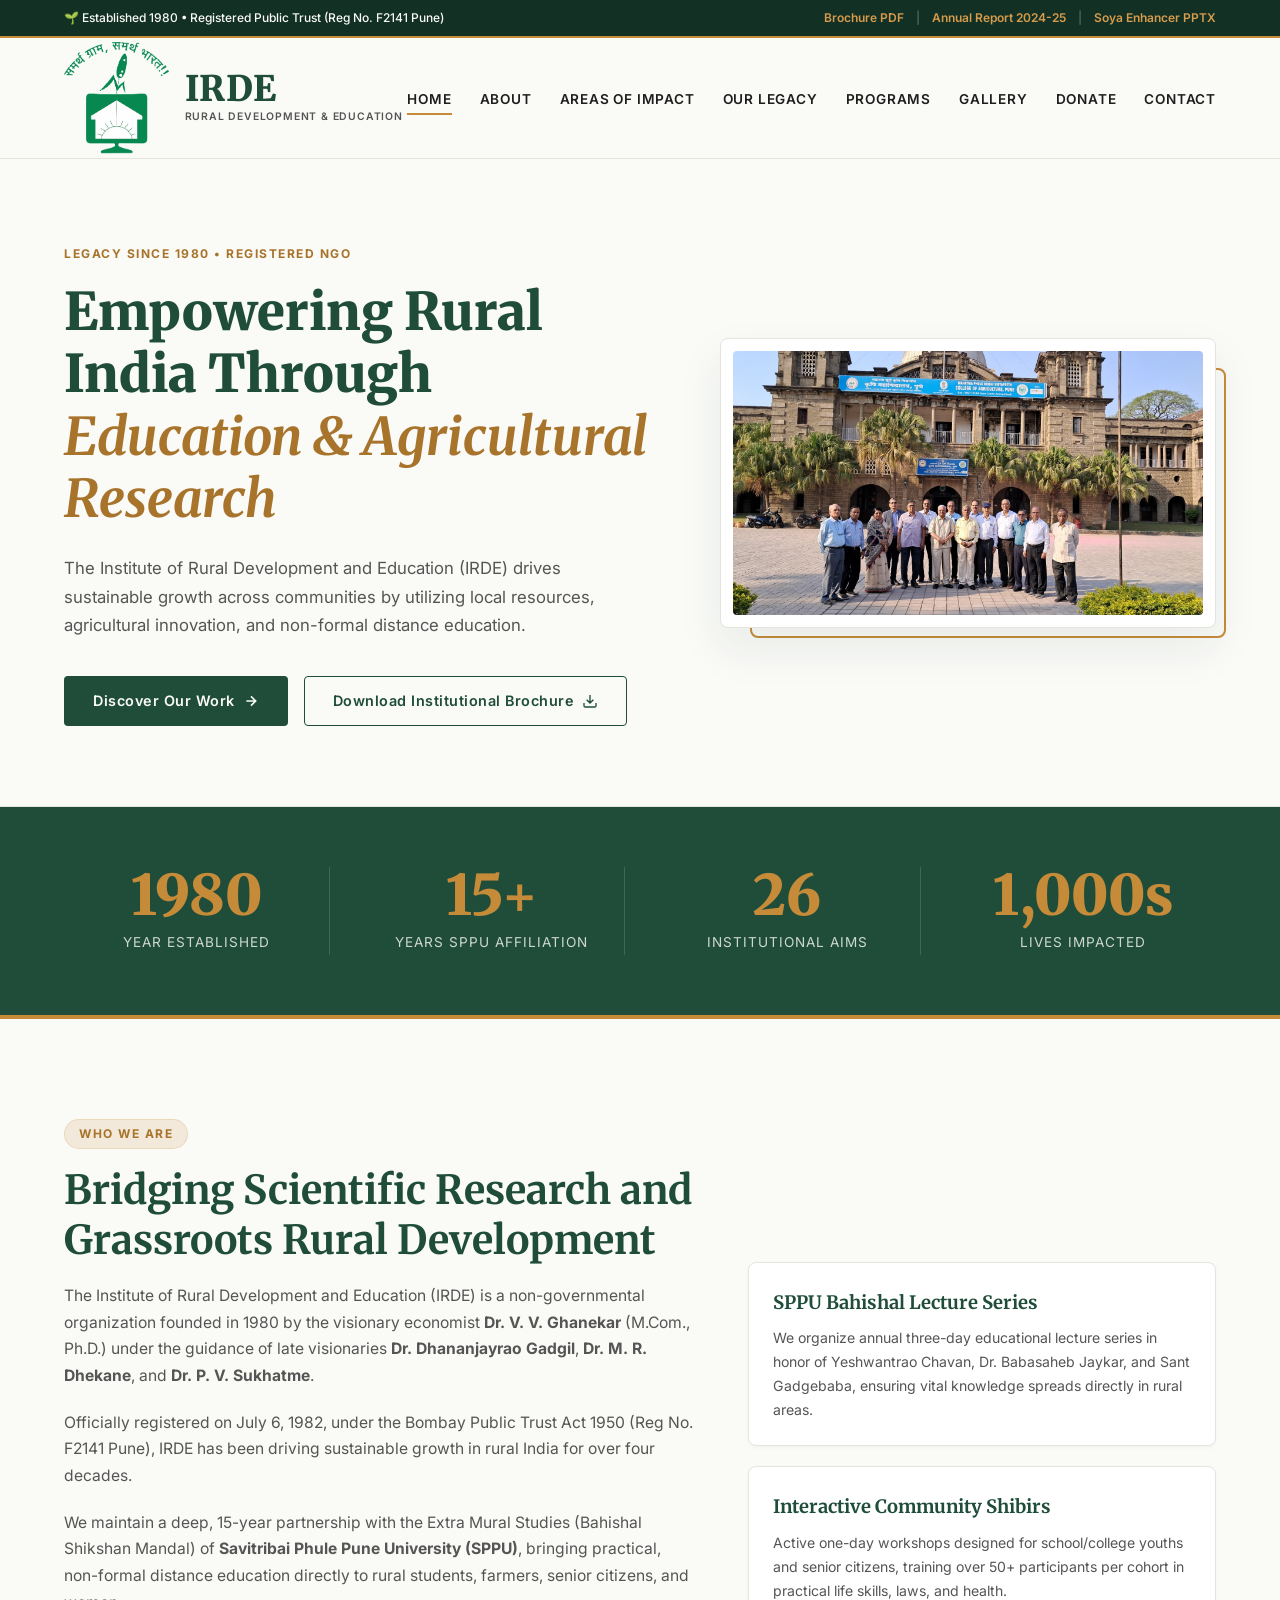
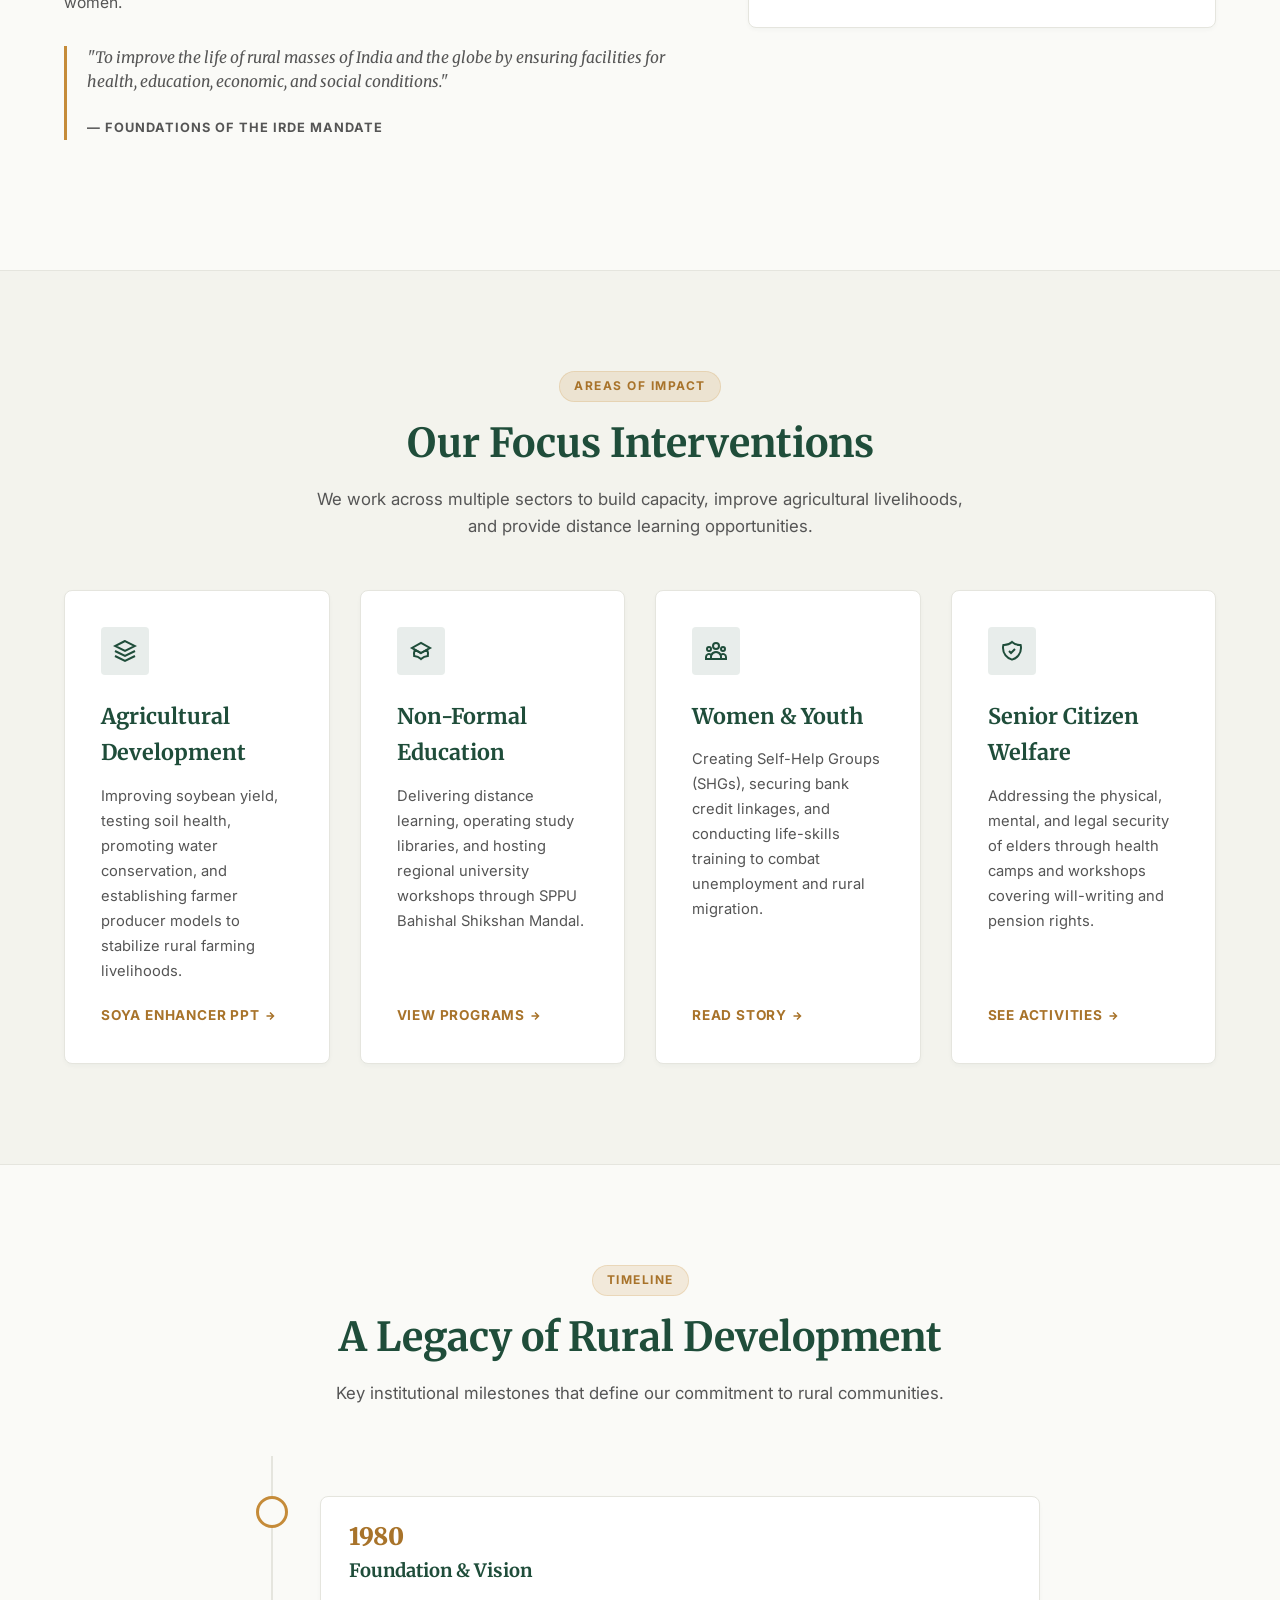
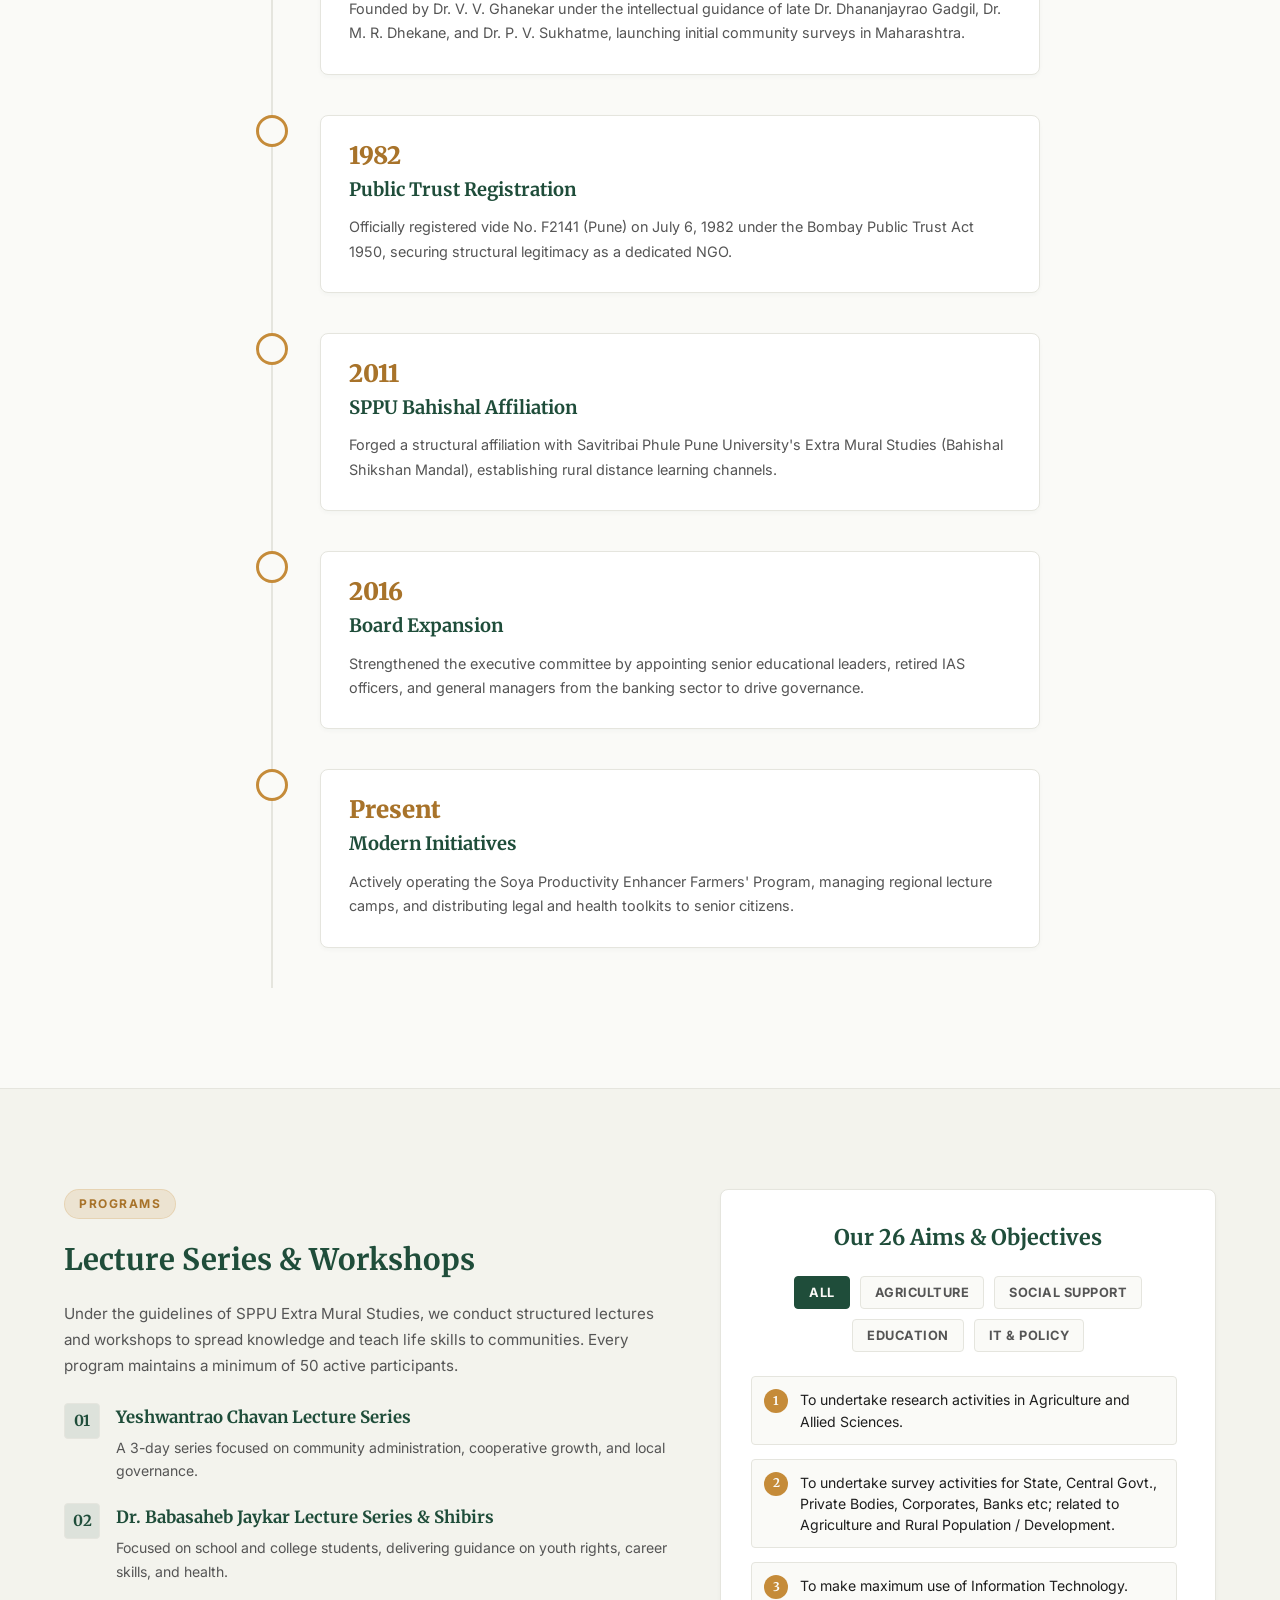
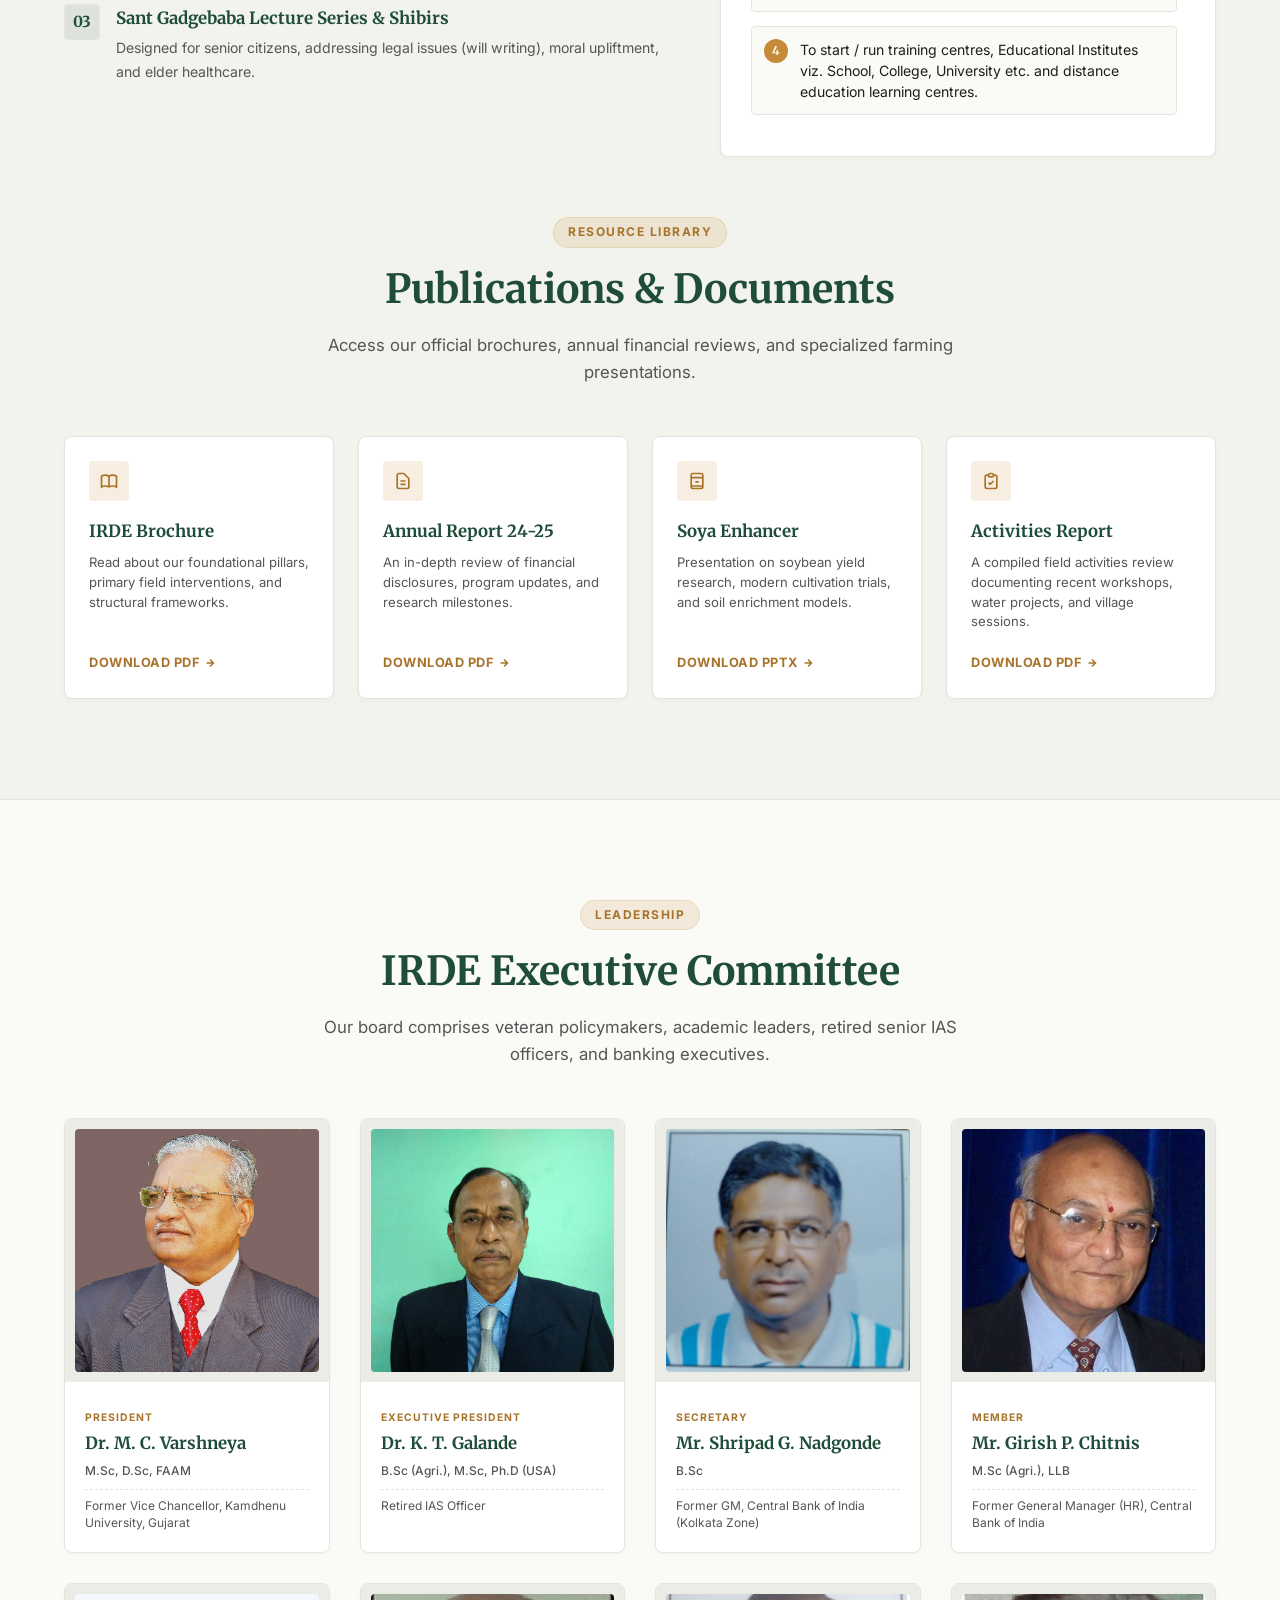
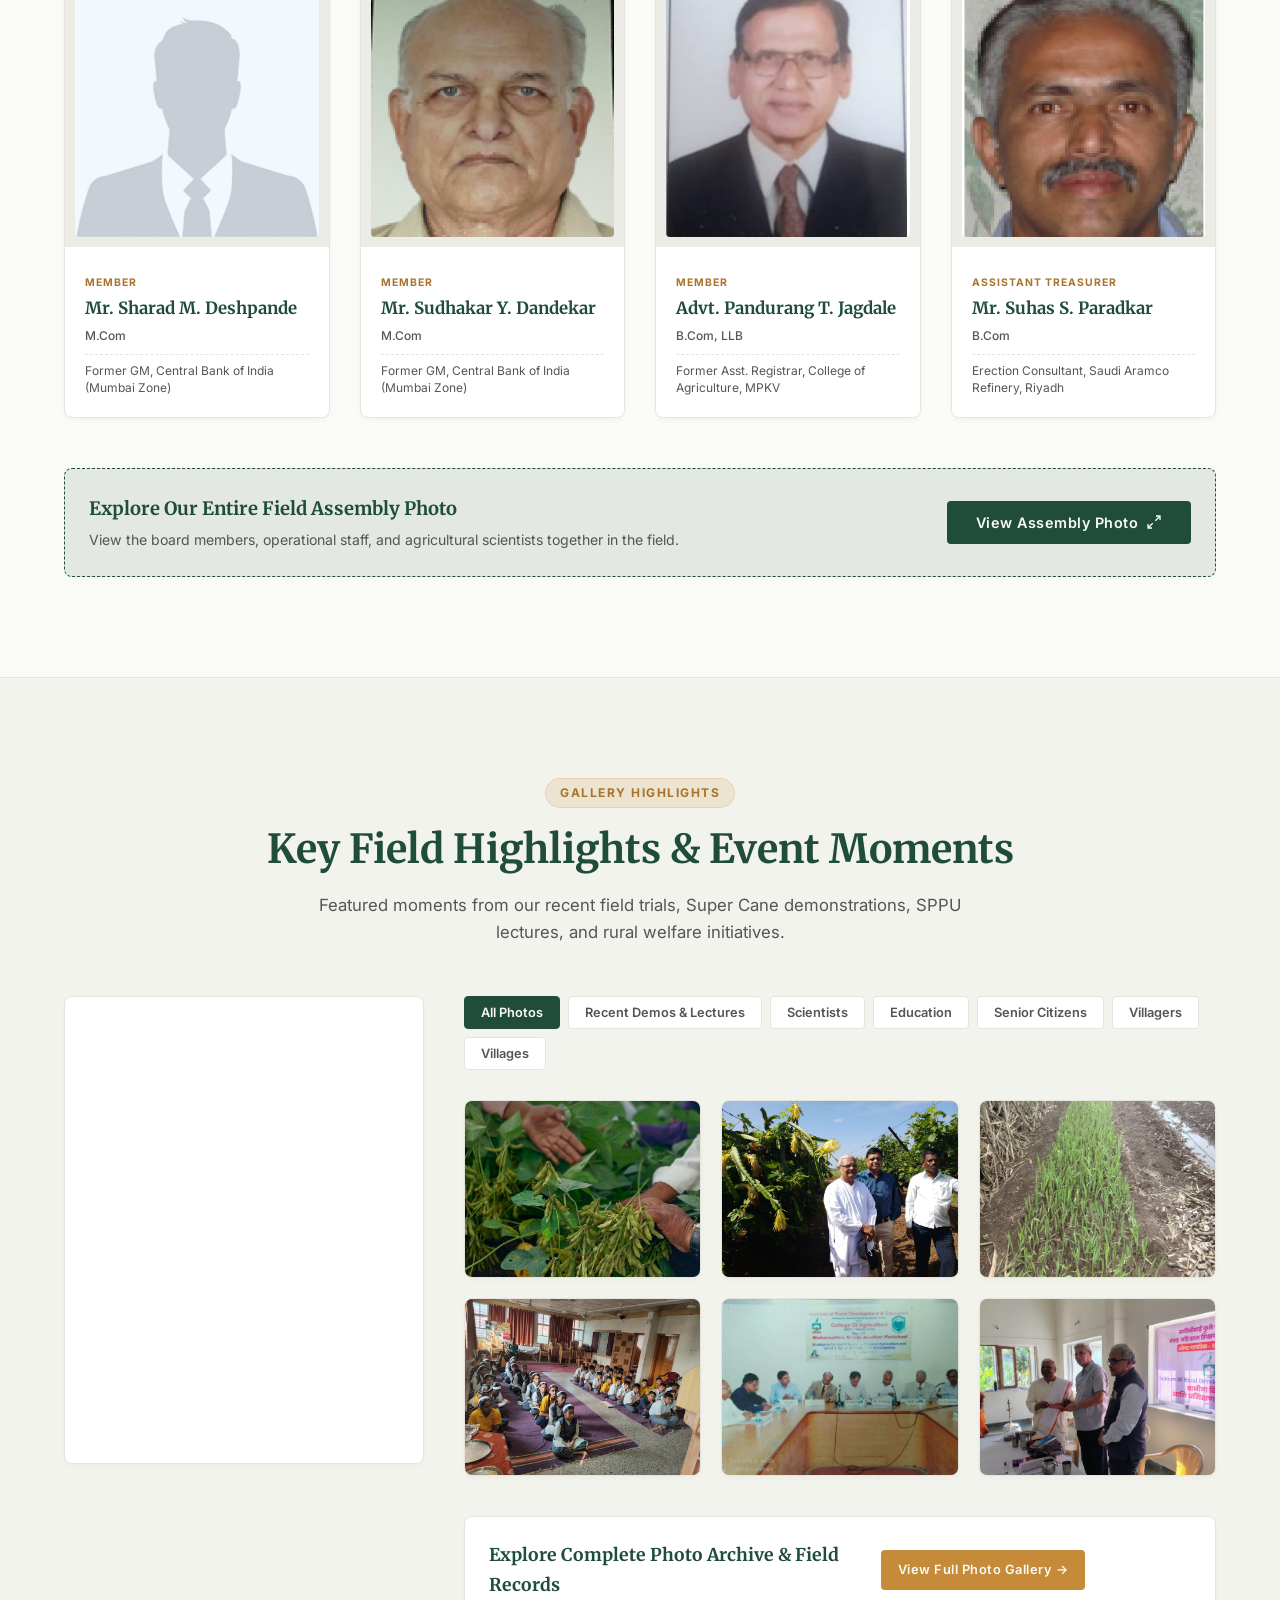
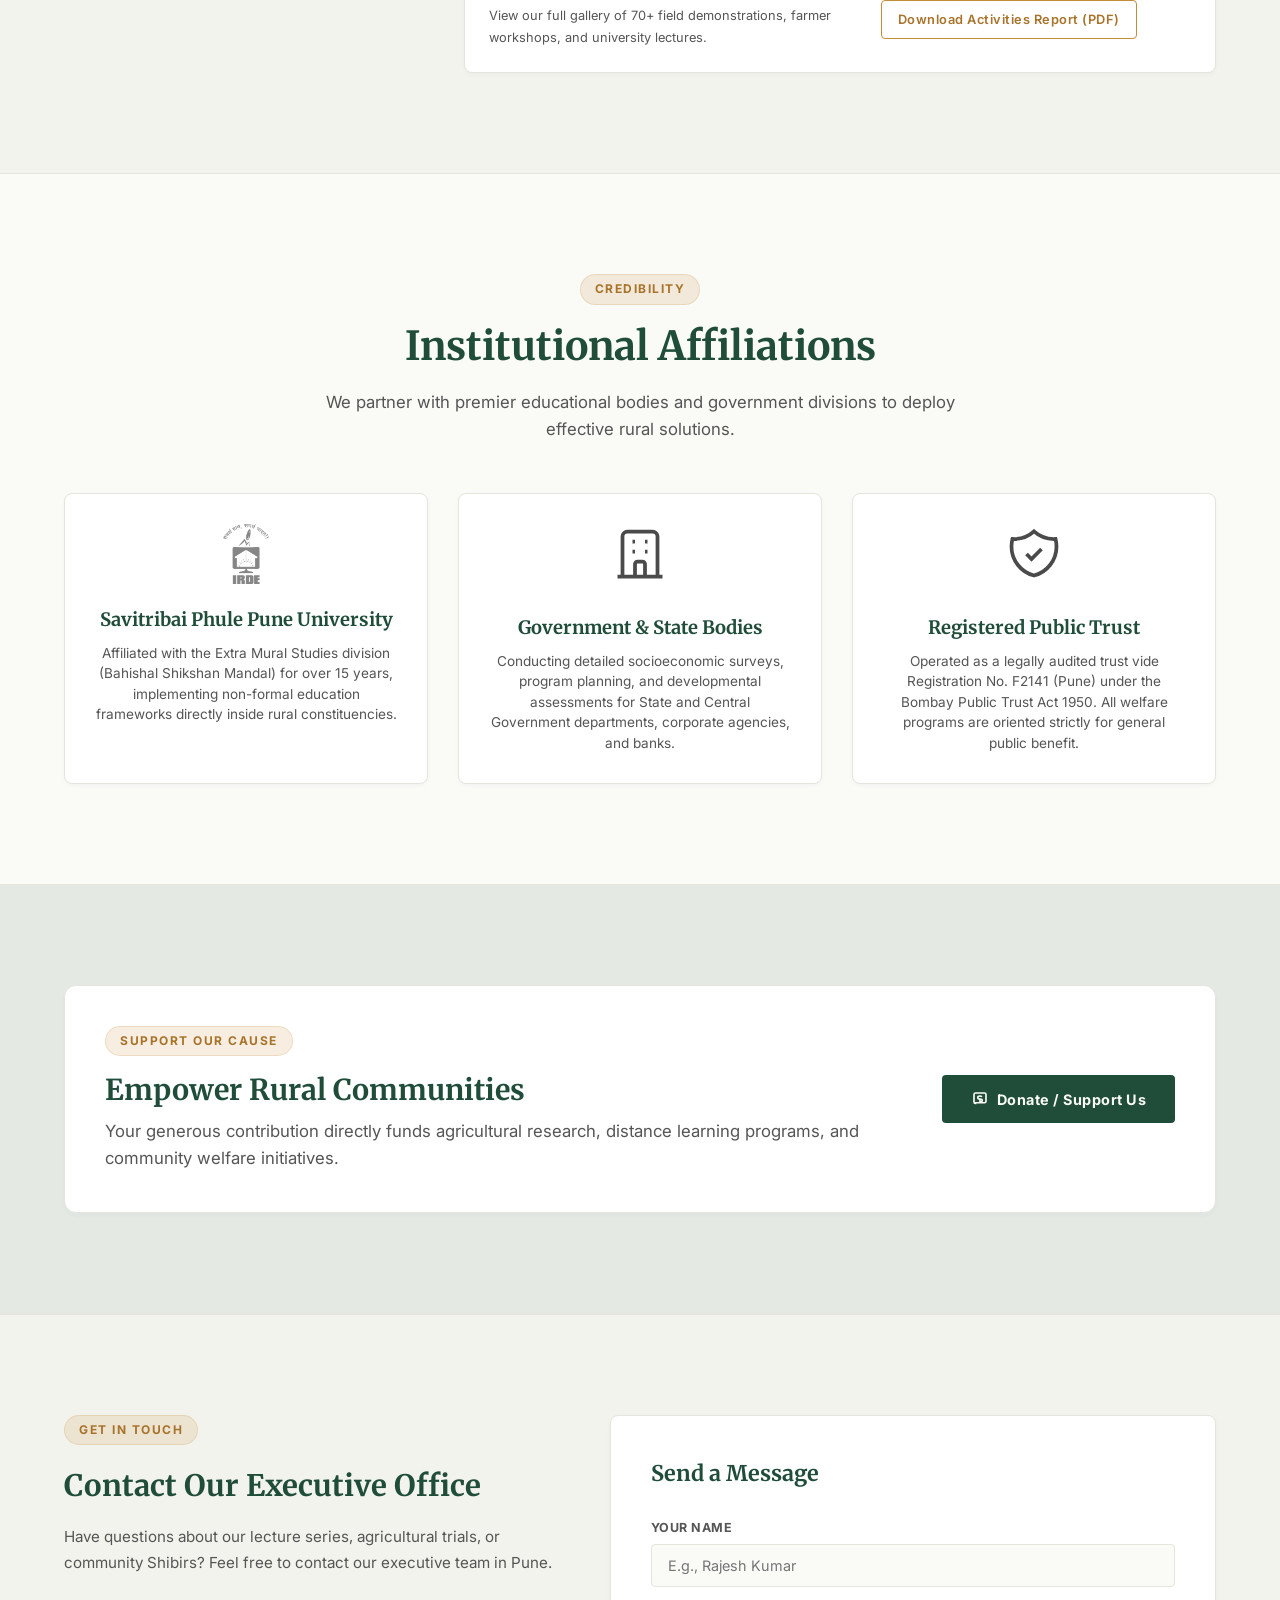
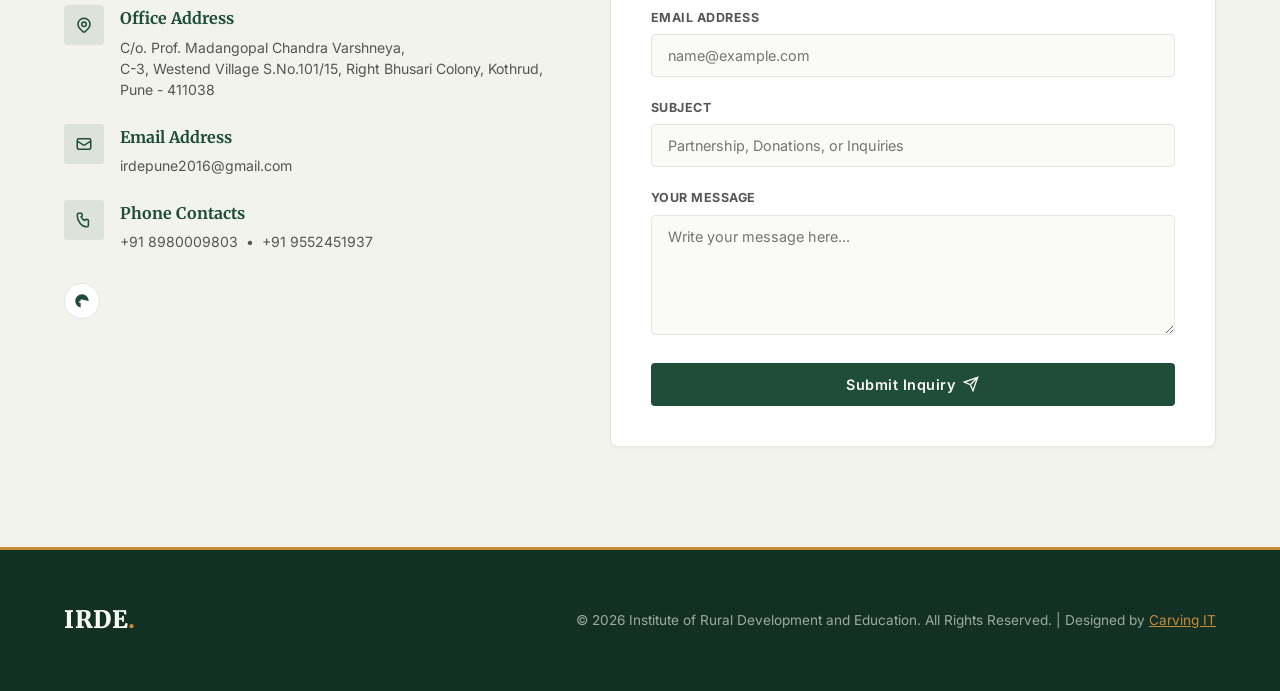
==== commit c1780969: "gallery section update" ====
--- a/index.html
+++ b/index.html
@@ -20,6 +20,9 @@
 
   <!-- Main Stylesheet -->
   <link rel="stylesheet" href="./assets/css/style.css">
+  
+  <!-- Fancybox 5 Lightbox CSS -->
+  <link rel="stylesheet" href="https://cdn.jsdelivr.net/npm/@fancyapps/ui@5.0/dist/fancybox/fancybox.css" />
 
   <!-- Favicon -->
   <link rel="icon" href="./assets/images/irdelogoshort.png" type="image/png">
@@ -64,7 +67,7 @@
           <li><a href="#impact">Areas of Impact</a></li>
           <li><a href="#timeline">Our Legacy</a></li>
           <li><a href="#programs">Programs</a></li>
-          <li><a href="#gallery">Gallery</a></li>
+          <li><a href="gallery.html">Gallery</a></li>
           <li><a href="#donate">Donate</a></li>
           <li><a href="#contact">Contact</a></li>
         </ul>
@@ -686,10 +689,9 @@
   <section id="gallery" class="gallery-section section-padding">
     <div class="container">
       <div class="text-center">
-        <span class="section-badge">Gallery</span>
-        <h2 class="section-title">Latest Activities & Field Gallery</h2>
-        <p class="section-subtitle">Real moments captured during our field camps, student workshops, and farmer
-          coordination meets.</p>
+        <span class="section-badge">Gallery Highlights</span>
+        <h2 class="section-title">Key Field Highlights & Event Moments</h2>
+        <p class="section-subtitle">Featured moments from our recent field trials, Super Cane demonstrations, SPPU lectures, and rural welfare initiatives.</p>
       </div>
 
       <div class="gallery-layout">
@@ -704,6 +706,7 @@
         <div class="portfolio-wrapper">
           <div class="portfolio-filter">
             <button class="filter-btn active" data-filter="all">All Photos</button>
+            <button class="filter-btn" data-filter="recent">Recent Demos & Lectures</button>
             <button class="filter-btn" data-filter="scientists">Scientists</button>
             <button class="filter-btn" data-filter="education">Education</button>
             <button class="filter-btn" data-filter="citizens">Senior Citizens</button>
@@ -718,12 +721,17 @@
           <!-- Activities Report Callout -->
           <div class="report-download-box">
             <div>
-              <h4>Looking for more detailed records?</h4>
-              <p>Download the compiled field report detailing our complete history of lectures and workshops.</p>
-            </div>
-            <a href="./assets/docs/activities.pdf" target="_blank" class="btn btn-outline-gold btn-sm">
-              Download Activities Report (PDF)
-            </a>
+              <h4>Explore Complete Photo Archive & Field Records</h4>
+              <p>View our full gallery of 70+ field demonstrations, farmer workshops, and university lectures.</p>
+            </div>
+            <div style="display: flex; gap: 10px; flex-wrap: wrap;">
+              <a href="gallery.html" class="btn btn-secondary btn-sm">
+                View Full Photo Gallery &rarr;
+              </a>
+              <a href="./assets/docs/activities.pdf" target="_blank" class="btn btn-outline-gold btn-sm">
+                Download Activities Report (PDF)
+              </a>
+            </div>
           </div>
         </div>
       </div>
@@ -991,6 +999,8 @@
     </div>
   </footer>
 
+  <!-- Fancybox 5 Lightbox Script -->
+  <script src="https://cdn.jsdelivr.net/npm/@fancyapps/ui@5.0/dist/fancybox/fancybox.umd.js"></script>
   <!-- Main Interactivity Script -->
   <script src="./assets/js/main.js"></script>
   <script>
--- a/assets/css/style.css
+++ b/assets/css/style.css
@@ -2166,14 +2166,18 @@
 .modal {
   position: fixed;
   inset: 0;
-  background-color: rgba(30, 30, 30, 0.95);
-  display: flex;
+  background-color: rgba(12, 18, 15, 0.96);
+  backdrop-filter: blur(12px);
+  -webkit-backdrop-filter: blur(12px);
+  display: flex;
+  flex-direction: column;
   align-items: center;
   justify-content: center;
-  z-index: 1100;
+  z-index: 1200;
   opacity: 0;
   pointer-events: none;
-  transition: var(--transition-smooth);
+  transition: opacity 0.3s ease-in-out;
+  padding: 20px;
 }
 
 .modal.active {
@@ -2181,46 +2185,153 @@
   pointer-events: auto;
 }
 
+.modal-header-bar {
+  position: absolute;
+  top: 0;
+  left: 0;
+  right: 0;
+  padding: 16px 24px;
+  display: flex;
+  justify-content: space-between;
+  align-items: center;
+  z-index: 1210;
+  background: linear-gradient(to bottom, rgba(0,0,0,0.8), rgba(0,0,0,0));
+}
+
+.modal-counter {
+  background: rgba(255, 255, 255, 0.12);
+  color: var(--color-text-light);
+  padding: 6px 14px;
+  border-radius: var(--radius-full);
+  font-size: 0.85rem;
+  font-weight: 600;
+  letter-spacing: 0.5px;
+  border: 1px solid rgba(255, 255, 255, 0.2);
+}
+
+.modal-actions {
+  display: flex;
+  align-items: center;
+  gap: 12px;
+}
+
+.modal-action-btn {
+  background: rgba(255, 255, 255, 0.12);
+  border: 1px solid rgba(255, 255, 255, 0.2);
+  color: #ffffff;
+  width: 42px;
+  height: 42px;
+  border-radius: 50%;
+  display: flex;
+  align-items: center;
+  justify-content: center;
+  cursor: pointer;
+  transition: var(--transition-fast);
+}
+
+.modal-action-btn:hover {
+  background: var(--color-primary);
+  border-color: var(--color-primary);
+  transform: scale(1.08);
+}
+
 .modal-content-container {
   position: relative;
-  max-width: 90%;
-  max-height: 85%;
+  max-width: 92vw;
+  max-height: 82vh;
   display: flex;
   flex-direction: column;
   align-items: center;
+  justify-content: center;
+  margin: auto;
+}
+
+.modal-img-wrapper {
+  position: relative;
+  display: flex;
+  align-items: center;
+  justify-content: center;
+  max-height: 72vh;
 }
 
 .modal-img {
   max-width: 100%;
-  max-height: 75vh;
+  max-height: 72vh;
   object-fit: contain;
-  border: 4px solid var(--color-bg-card);
-  box-shadow: var(--shadow-lg);
-  border-radius: var(--radius-sm);
-}
-
-.modal-caption {
-  color: var(--color-text-light);
-  font-family: var(--font-heading);
-  font-size: 1.1rem;
+  border-radius: var(--radius-md);
+  box-shadow: 0 20px 40px rgba(0, 0, 0, 0.6);
+  border: 1px solid rgba(255, 255, 255, 0.15);
+  transition: transform 0.25s ease, opacity 0.25s ease;
+}
+
+.modal-nav-btn {
+  position: absolute;
+  top: 50%;
+  transform: translateY(-50%);
+  background: rgba(255, 255, 255, 0.12);
+  border: 1px solid rgba(255, 255, 255, 0.25);
+  color: #ffffff;
+  width: 52px;
+  height: 52px;
+  border-radius: 50%;
+  display: flex;
+  align-items: center;
+  justify-content: center;
+  cursor: pointer;
+  z-index: 1205;
+  transition: var(--transition-fast);
+  backdrop-filter: blur(8px);
+}
+
+.modal-nav-btn:hover {
+  background: var(--color-primary);
+  border-color: var(--color-primary);
+  transform: translateY(-50%) scale(1.1);
+  box-shadow: 0 0 15px rgba(212, 160, 23, 0.4);
+}
+
+.modal-nav-prev {
+  left: 24px;
+}
+
+.modal-nav-next {
+  right: 24px;
+}
+
+.modal-caption-box {
   margin-top: 16px;
   text-align: center;
-  max-width: 600px;
-}
-
-.modal-close {
-  position: absolute;
-  top: -40px;
-  right: 0;
-  background: none;
-  border: none;
-  color: var(--color-text-light);
-  font-size: 2.2rem;
-  line-height: 1;
-  cursor: pointer;
-  transition: var(--transition-fast);
-}
-
-.modal-close:hover {
-  color: var(--color-secondary);
-}
+  max-width: 750px;
+  padding: 0 16px;
+}
+
+.modal-caption-title {
+  color: #ffffff;
+  font-family: var(--font-heading);
+  font-size: 1.25rem;
+  font-weight: 700;
+  margin-bottom: 4px;
+}
+
+.modal-caption-desc {
+  color: var(--color-secondary-light);
+  font-size: 0.9rem;
+  font-weight: 500;
+  letter-spacing: 0.3px;
+}
+
+@media (max-width: 768px) {
+  .modal-nav-prev {
+    left: 10px;
+  }
+  .modal-nav-next {
+    right: 10px;
+  }
+  .modal-nav-btn {
+    width: 42px;
+    height: 42px;
+  }
+  .modal-img {
+    max-height: 65vh;
+  }
+}
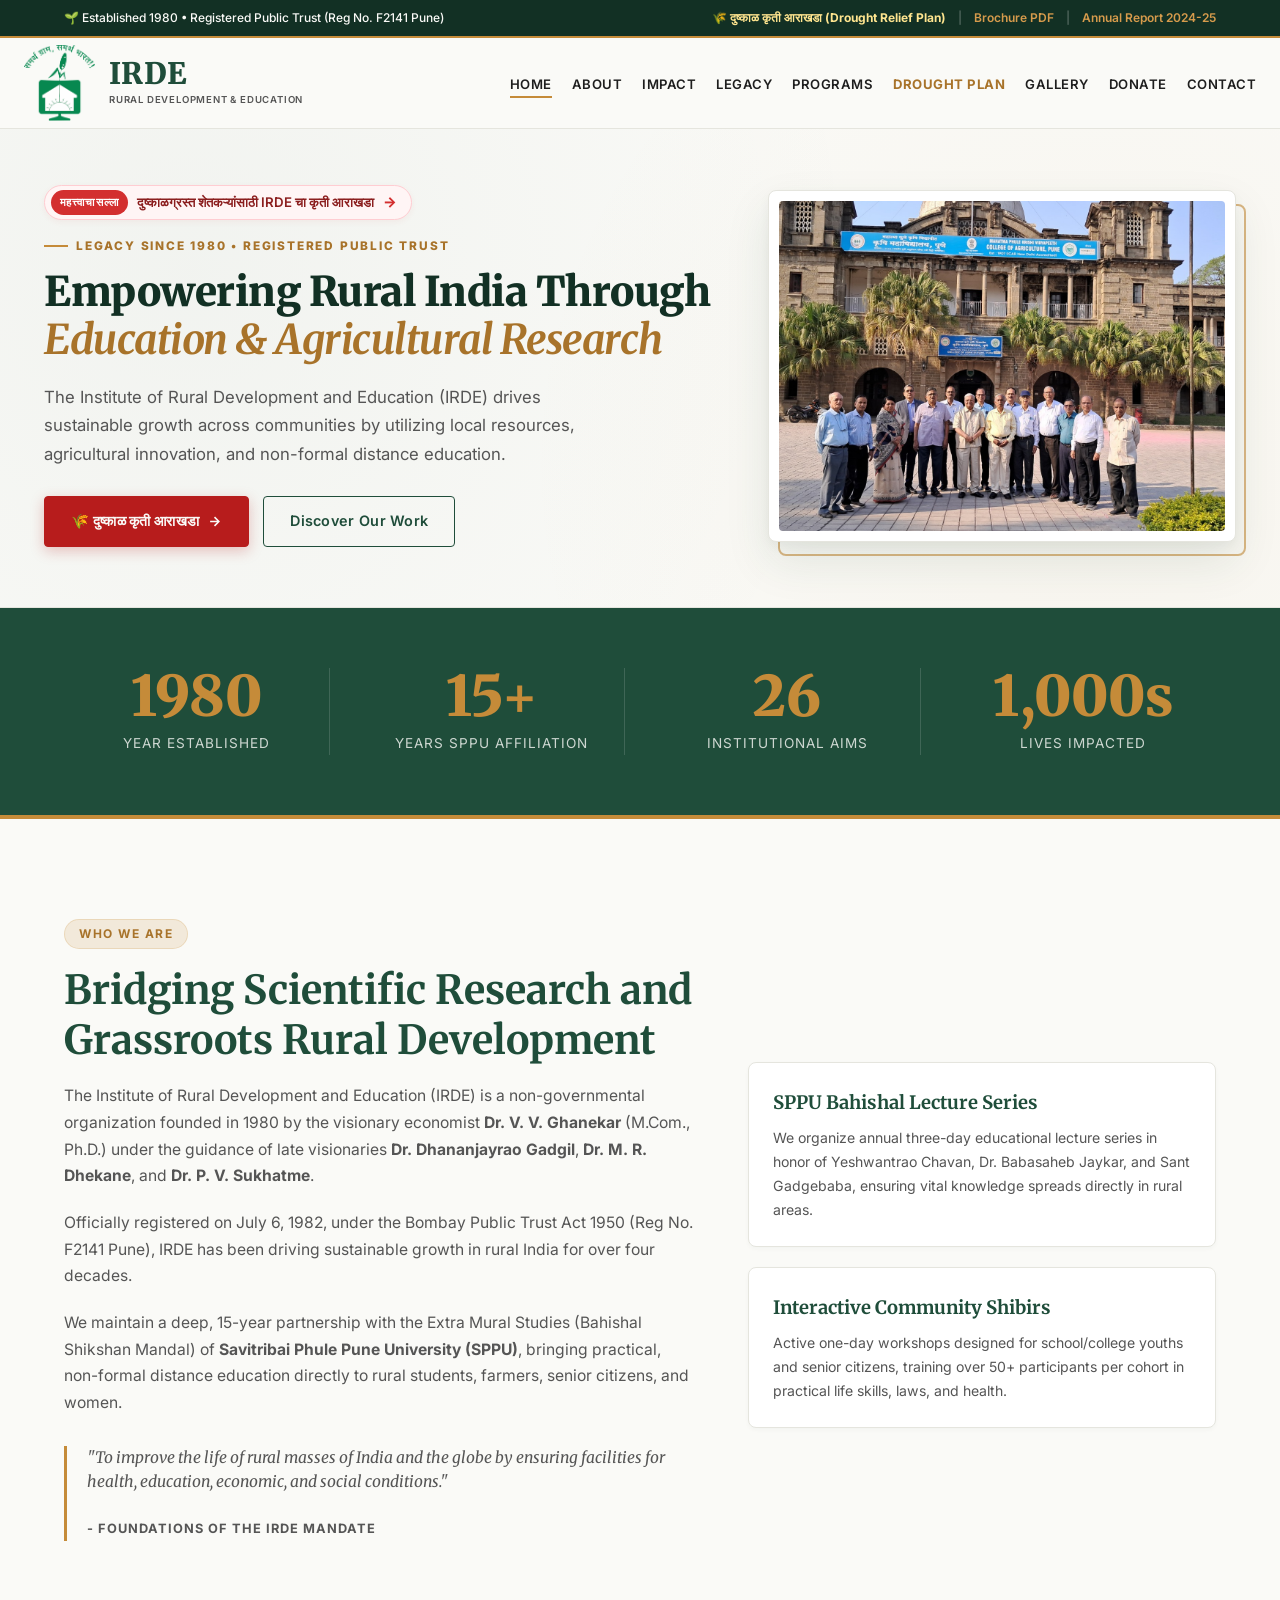
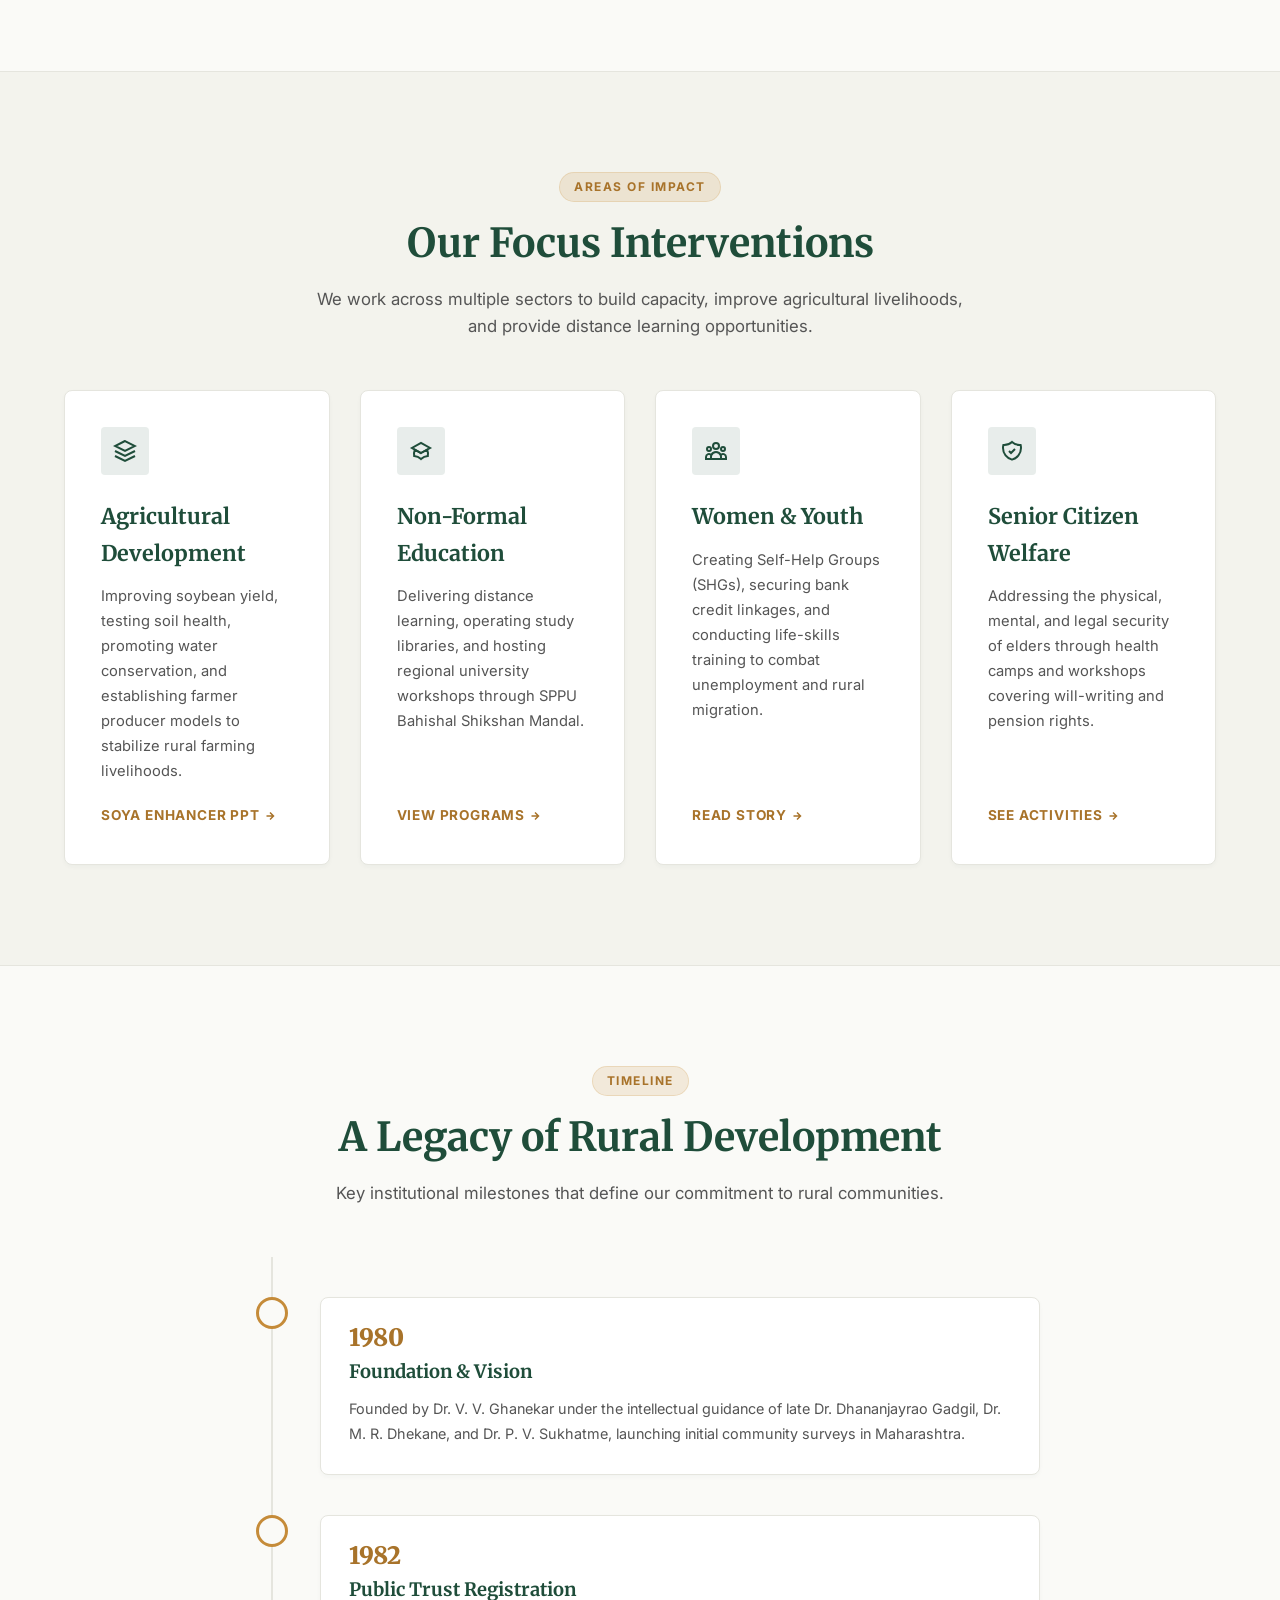
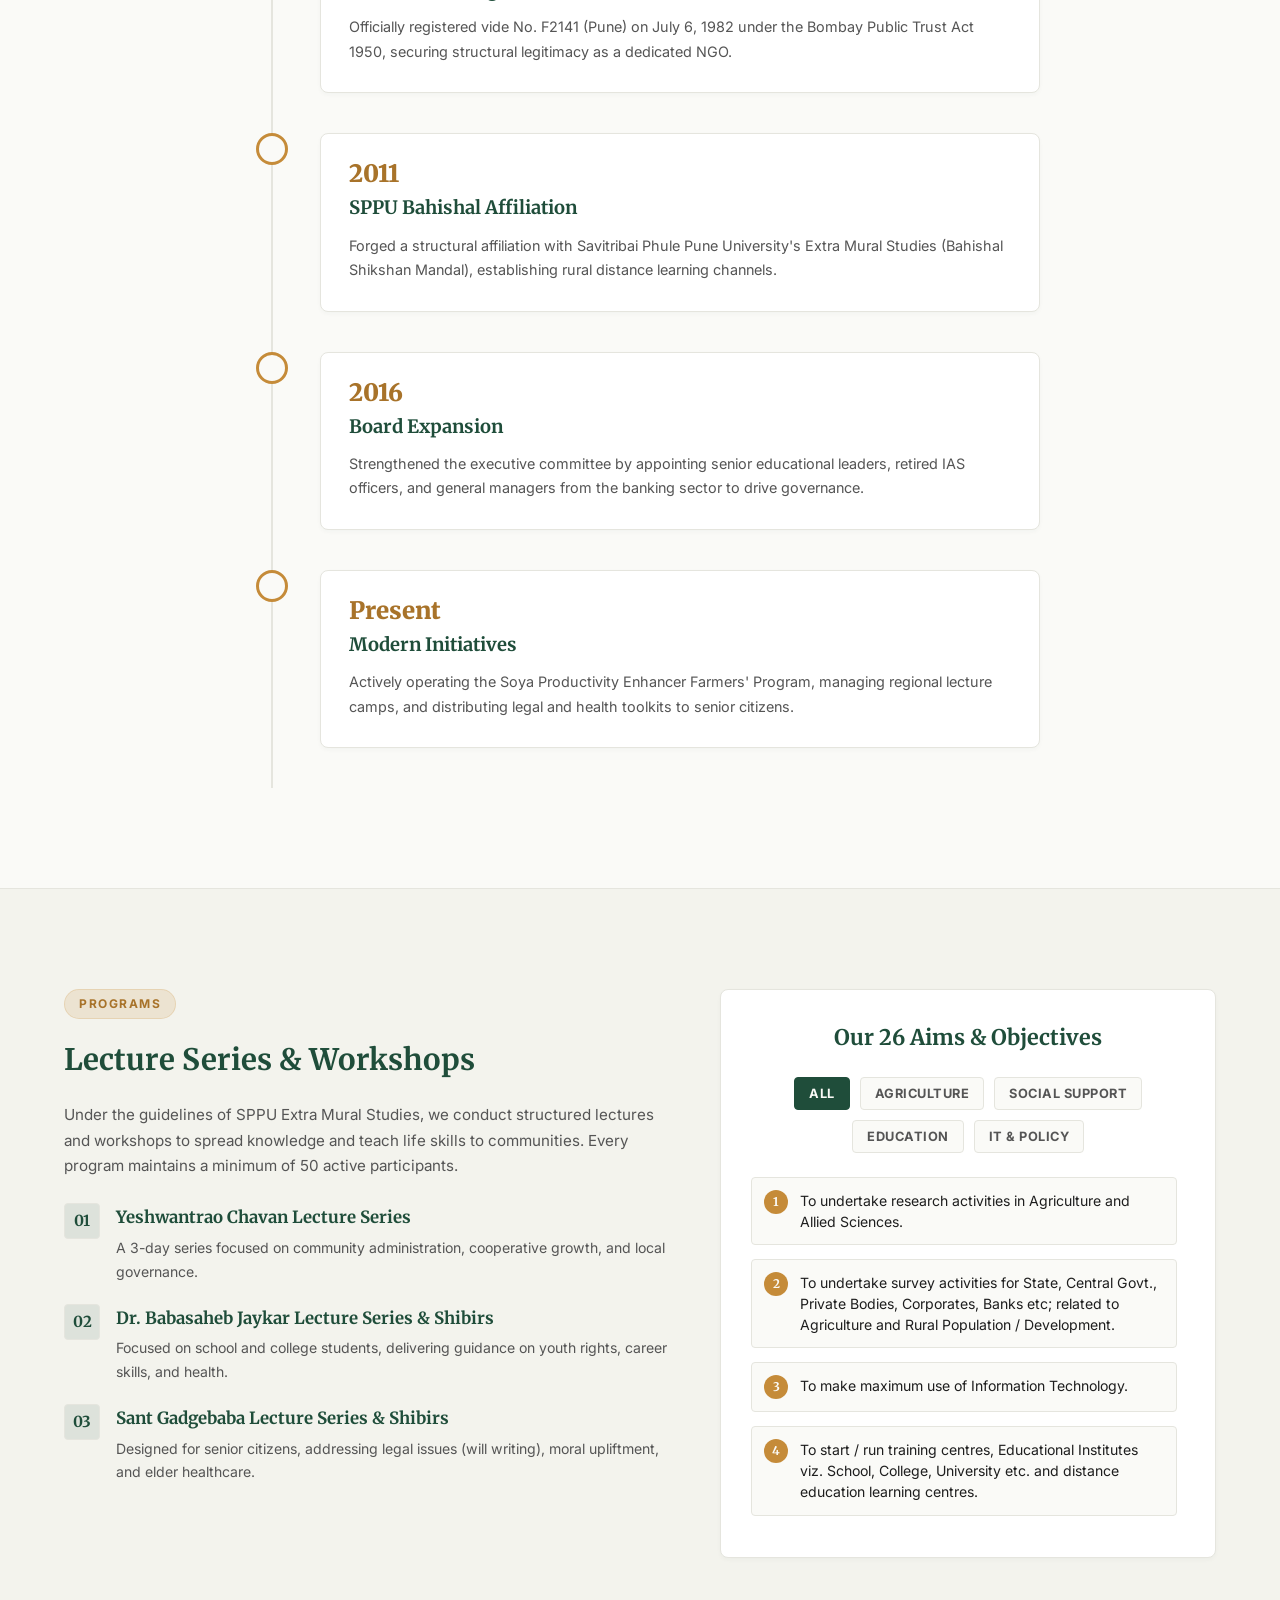
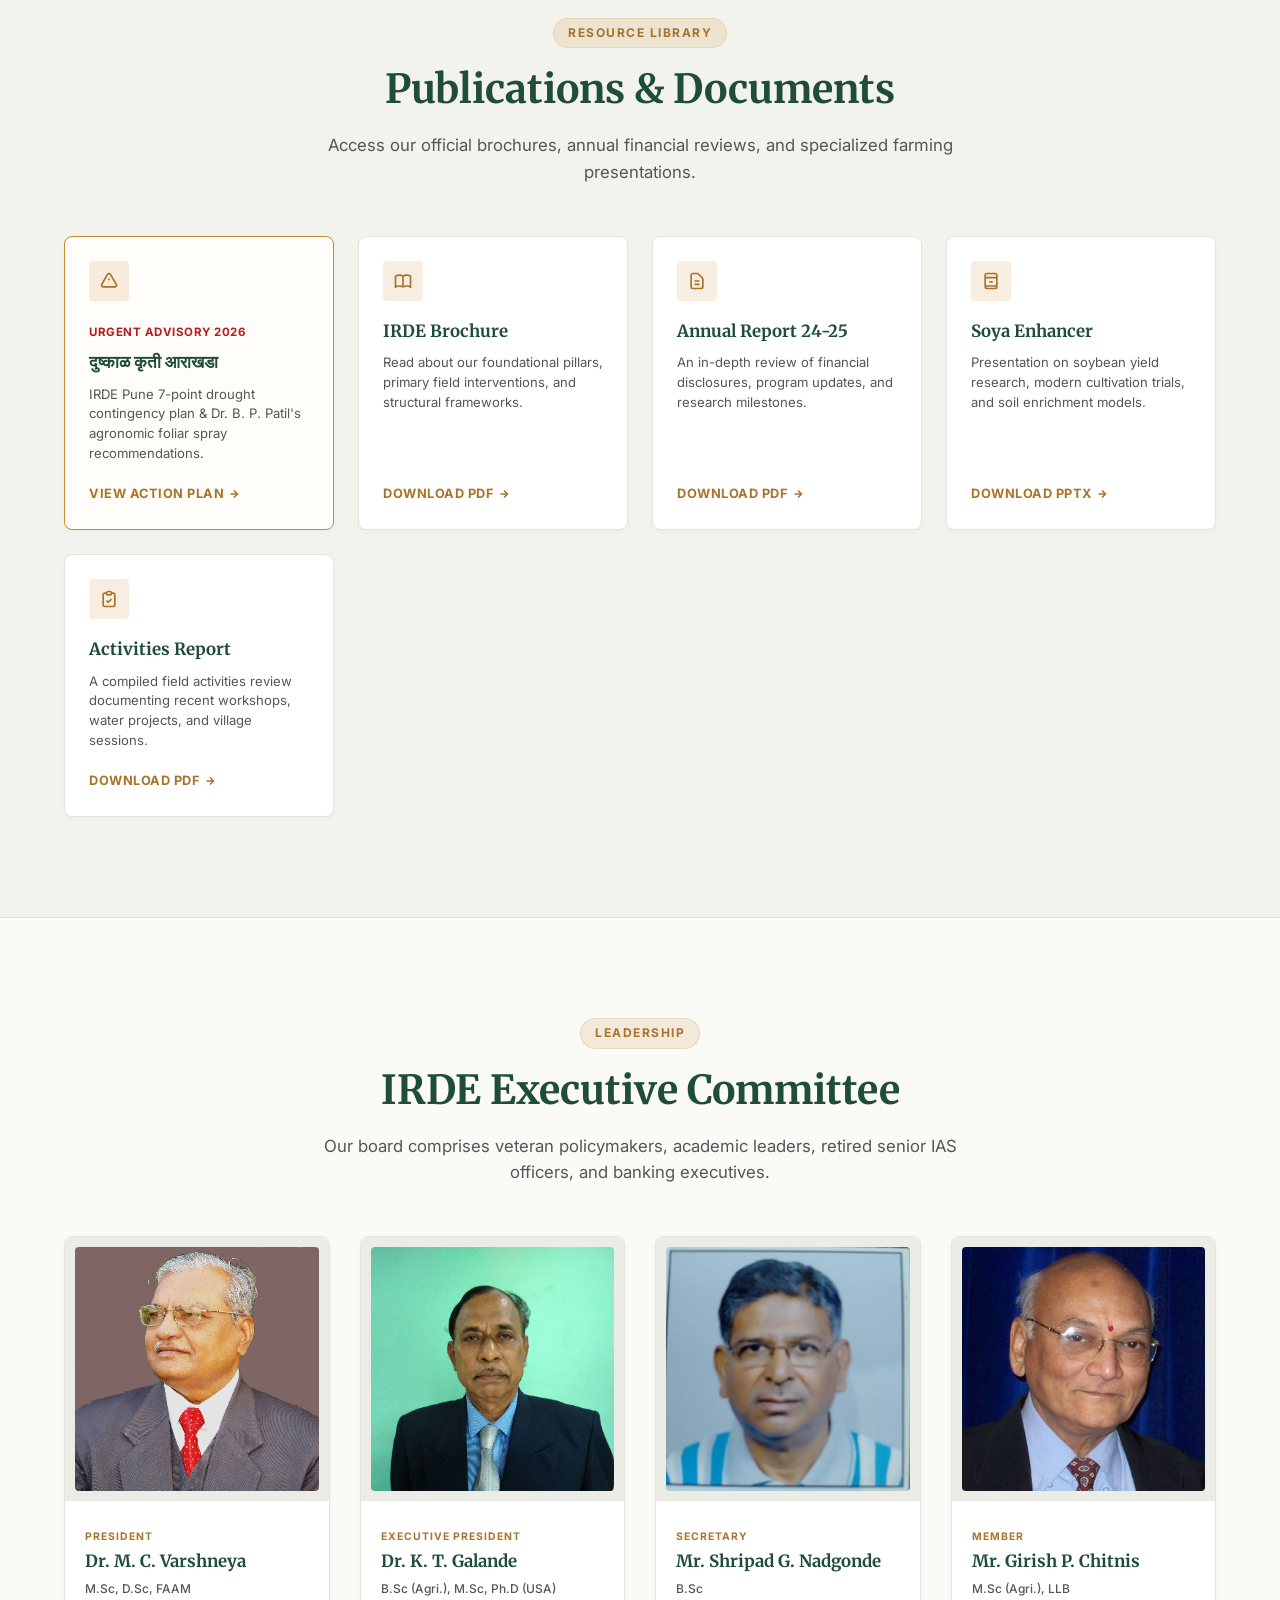
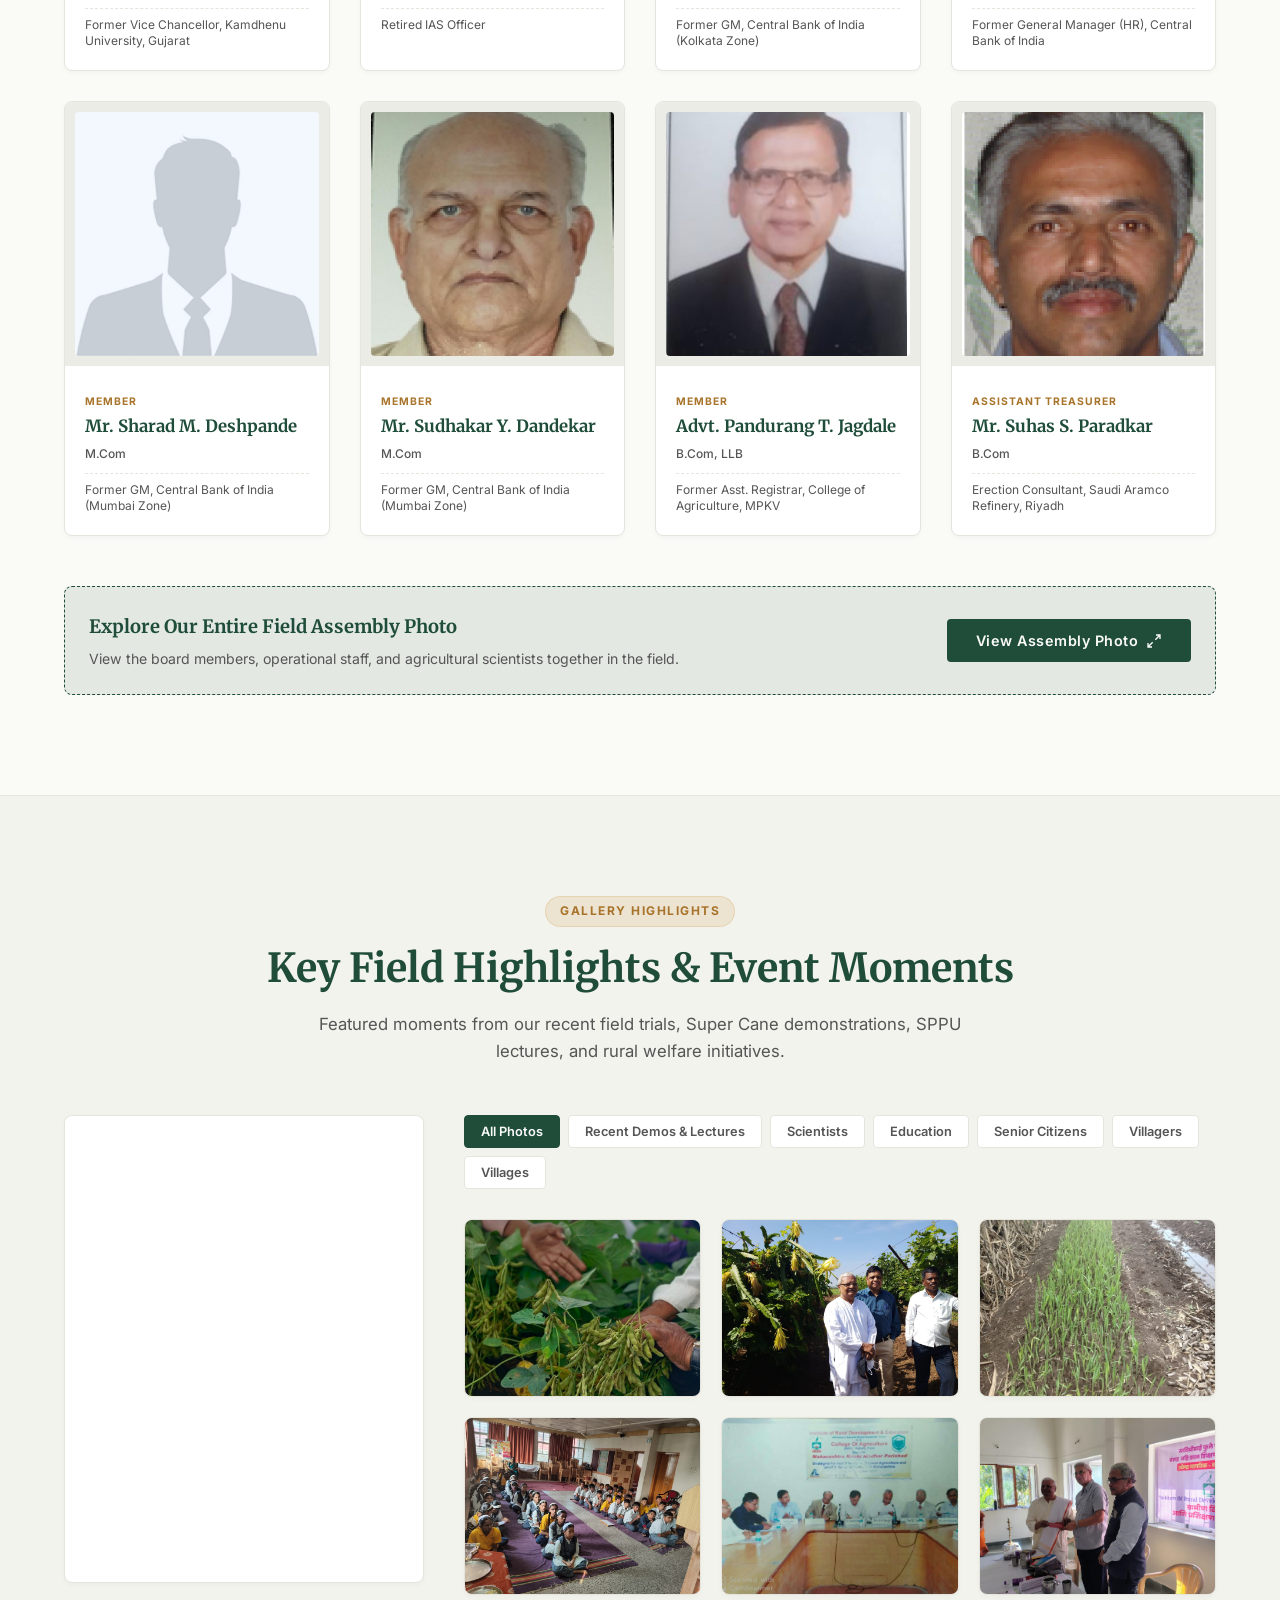
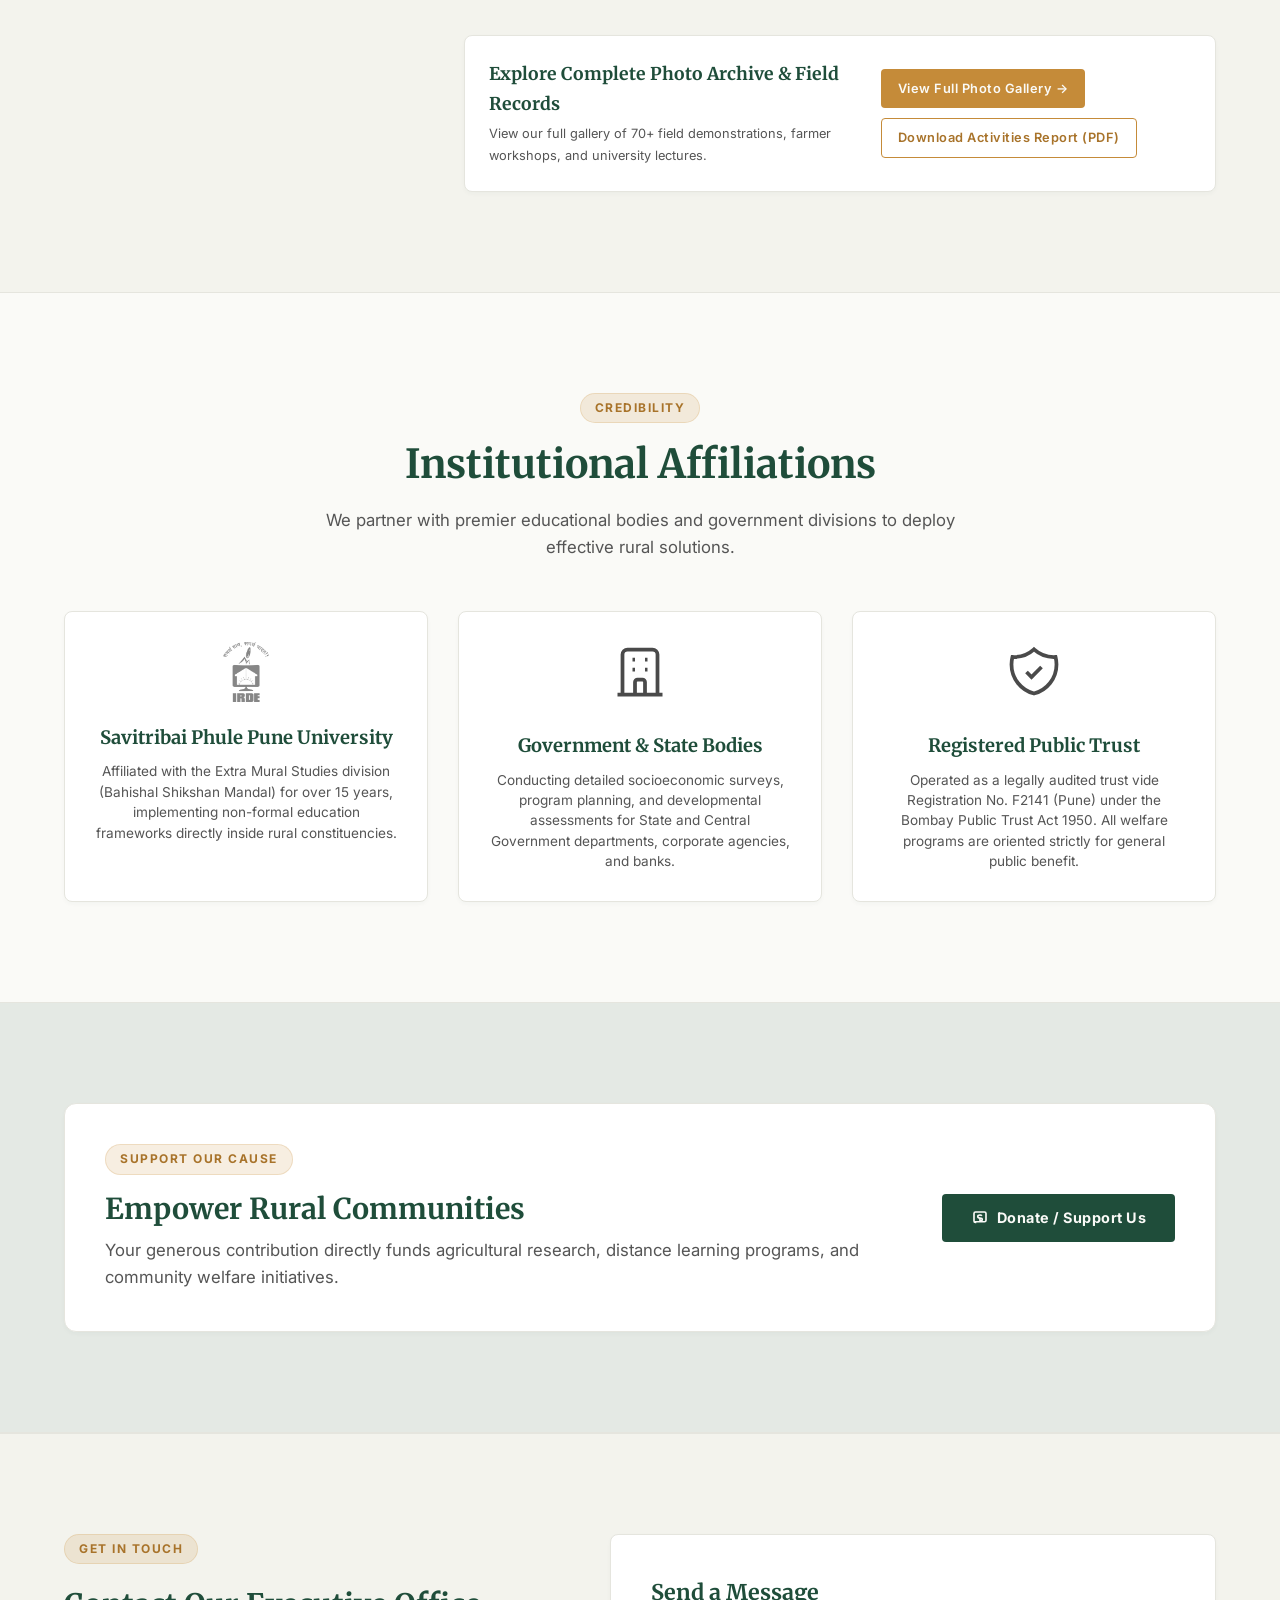
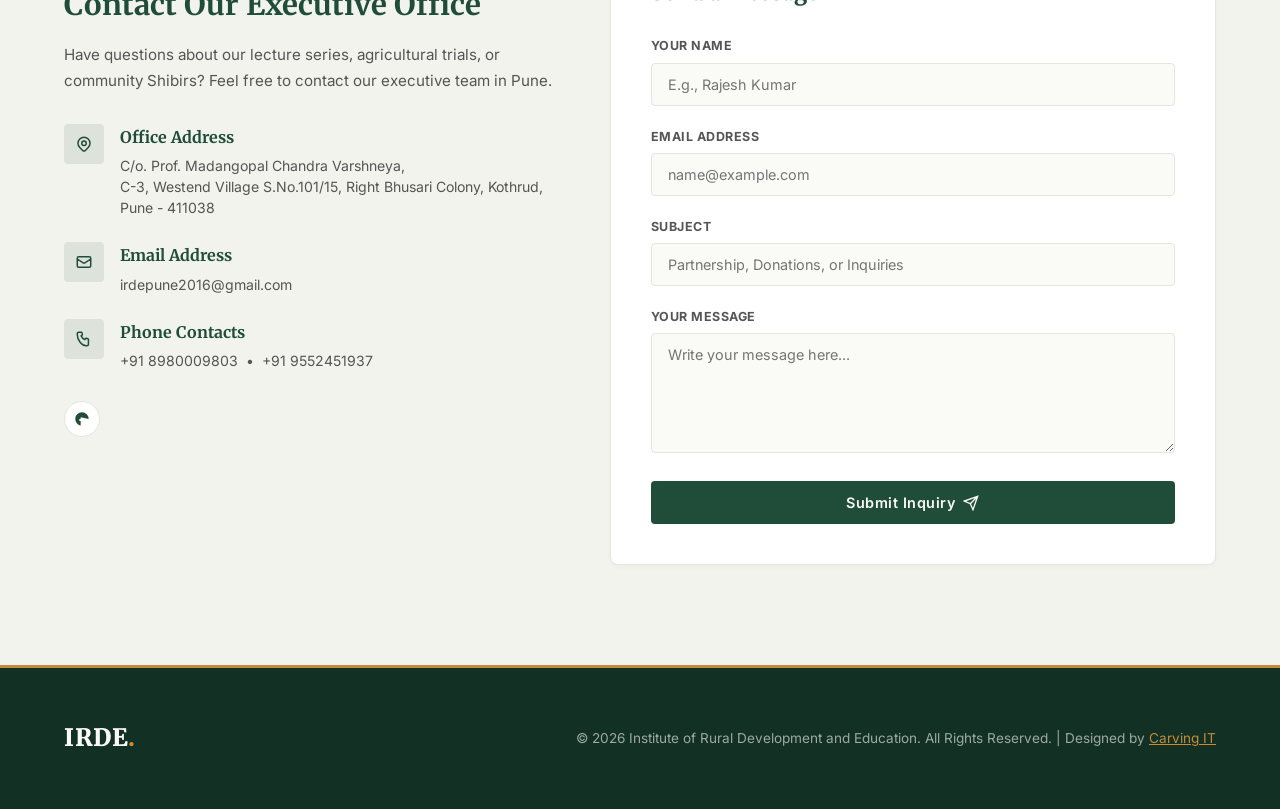
==== commit 9a9d6cc0: "Update drought-relief.html" ====
--- a/index.html
+++ b/index.html
@@ -37,13 +37,12 @@
         <span>🌱 Established 1980 • Registered Public Trust (Reg No. F2141 Pune)</span>
       </div>
       <div class="top-bar-right">
+        <a href="drought-relief.html" class="top-bar-link" style="color: #FFE58F; font-weight: 700;">🌾 दुष्काळ कृती आराखडा (Drought Relief Plan)</a>
+        <span class="separator">|</span>
         <a href="./assets/docs/irdeindia_brochure.pdf" target="_blank" class="top-bar-link">Brochure PDF</a>
         <span class="separator">|</span>
         <a href="./assets/docs/irdeindia_annual_report_2024-25_4.pdf" target="_blank"
           class="top-bar-link">Annual Report 2024-25</a>
-        <span class="separator">|</span>
-        <a href="./assets/docs/soya_enhancer.pptx" target="_blank" class="top-bar-link">Soya Enhancer
-          PPTX</a>
       </div>
     </div>
   </div>
@@ -64,9 +63,10 @@
         <ul class="nav-links">
           <li class="active"><a href="#hero">Home</a></li>
           <li><a href="#about">About</a></li>
-          <li><a href="#impact">Areas of Impact</a></li>
-          <li><a href="#timeline">Our Legacy</a></li>
+          <li><a href="#impact">Impact</a></li>
+          <li><a href="#timeline">Legacy</a></li>
           <li><a href="#programs">Programs</a></li>
+          <li><a href="drought-relief.html" style="color: var(--color-secondary-dark); font-weight: 700;">Drought Plan</a></li>
           <li><a href="gallery.html">Gallery</a></li>
           <li><a href="#donate">Donate</a></li>
           <li><a href="#contact">Contact</a></li>
@@ -86,27 +86,32 @@
     <div class="container">
       <div class="hero-grid">
         <div class="hero-content">
-          <span class="hero-pretitle">Legacy Since 1980 • Registered NGO</span>
+          <!-- Sleek Alert Pill Embedded Directly Above Title -->
+          <a href="drought-relief.html" class="hero-alert-pill">
+            <span class="alert-tag">महत्त्वाचा सल्ला</span>
+            <span class="alert-text">दुष्काळग्रस्त शेतकऱ्यांसाठी IRDE चा कृती आराखडा</span>
+            <span class="alert-arrow">&rarr;</span>
+          </a>
+
+          <span class="hero-pretitle">Legacy Since 1980 • Registered Public Trust</span>
           <h1 class="hero-title">Empowering Rural India Through <span>Education & Agricultural Research</span></h1>
           <p class="hero-desc">
             The Institute of Rural Development and Education (IRDE) drives sustainable growth across communities by
             utilizing local resources, agricultural innovation, and non-formal distance education.
           </p>
           <div class="hero-btns">
-            <a href="#about" class="btn btn-primary">
+            <a href="drought-relief.html" class="btn btn-primary" style="background: #B71C1C; border-color: #B71C1C;">
+              🌾 दुष्काळ कृती आराखडा
+              <svg width="15" height="15" viewBox="0 0 24 24" fill="none" stroke="currentColor" stroke-width="2.5">
+                <path d="M5 12h14M12 5l7 7-7 7" />
+              </svg>
+            </a>
+            <a href="#about" class="btn btn-outline">
               Discover Our Work
-              <svg width="16" height="16" viewBox="0 0 24 24" fill="none" stroke="currentColor" stroke-width="2.5">
-                <path d="M5 12h14M12 5l7 7-7 7" />
-              </svg>
             </a>
-            <a href="./assets/docs/irdeindia_brochure.pdf" target="_blank" class="btn btn-outline">
-              Download Institutional Brochure
-              <svg width="16" height="16" viewBox="0 0 24 24" fill="none" stroke="currentColor" stroke-width="2">
-                <path d="M21 15v4a2 2 0 0 1-2 2H5a2 2 0 0 1-2-2v-4M7 10l5 5 5-5M12 15V3" />
-              </svg>
-            </a>
-          </div>
-        </div>
+          </div>
+        </div>
+
         <div class="hero-image-wrapper">
           <div class="hero-image-frame">
             <img class="lightbox-trigger" src="./assets/images/groupphoto.jpeg"
@@ -169,7 +174,7 @@
           <div class="founder-callout">
             <p class="founder-quote">"To improve the life of rural masses of India and the globe by ensuring facilities
               for health, education, economic, and social conditions."</p>
-            <span class="founder-by">— Foundations of the IRDE Mandate</span>
+            <span class="founder-by">- Foundations of the IRDE Mandate</span>
           </div>
         </div>
 
@@ -414,6 +419,26 @@
       </div>
 
       <div class="downloads-grid">
+        <!-- Drought Relief Action Plan (New Urgent Resource) -->
+        <div class="resource-card" style="border: 1.5px solid var(--color-secondary); background: #FFFDF9;">
+          <div>
+            <div class="resource-icon-box" style="background: rgba(197, 139, 57, 0.15); color: var(--color-secondary-dark);">
+              <svg width="20" height="20" fill="none" stroke="currentColor" stroke-width="2" viewBox="0 0 24 24">
+                <path d="M12 9v2m0 4h.01m-6.938 4h13.856c1.54 0 2.502-1.667 1.732-3L13.732 4c-.77-1.333-2.694-1.333-3.464 0L3.34 16c-.77 1.333.192 3 1.732 3z" />
+              </svg>
+            </div>
+            <span style="font-size: 0.72rem; font-weight: 700; color: #B71C1C; text-transform: uppercase; letter-spacing: 0.5px;">Urgent Advisory 2026</span>
+            <h4 style="margin-top: 4px;">दुष्काळ कृती आराखडा</h4>
+            <p>IRDE Pune 7-point drought contingency plan & Dr. B. P. Patil's agronomic foliar spray recommendations.</p>
+          </div>
+          <a href="drought-relief.html" class="card-link" style="color: var(--color-secondary-dark); font-weight: 700;">
+            View Action Plan
+            <svg width="12" height="12" viewBox="0 0 24 24" fill="none" stroke="currentColor" stroke-width="3">
+              <path d="M5 12h14M12 5l7 7-7 7" />
+            </svg>
+          </a>
+        </div>
+
         <!-- Brochure -->
         <div class="resource-card">
           <div>
--- a/assets/css/style.css
+++ b/assets/css/style.css
@@ -299,7 +299,8 @@
   display: flex;
   align-items: center;
   justify-content: space-between;
-  height: 120px; /* Increased from 100px to 120px */
+  height: 90px;
+  max-width: 1280px;
   padding-top: 0;
   padding-bottom: 0;
 }
@@ -307,7 +308,7 @@
 .main-header {
   position: sticky;
   top: 0;
-  background-color: rgba(250, 250, 247, 0.95);
+  background-color: rgba(250, 250, 247, 0.98);
   backdrop-filter: blur(10px);
   -webkit-backdrop-filter: blur(10px);
   border-bottom: 1px solid var(--color-border);
@@ -323,11 +324,12 @@
 .logo-area {
   display: flex;
   align-items: center;
-  gap: 16px;
+  gap: 14px;
+  flex-shrink: 0;
 }
 
 .logo-img {
-  height: 112px; /* Increased from 92px to 112px */
+  height: 76px;
   width: auto;
   max-height: 100%;
   object-fit: contain;
@@ -341,7 +343,7 @@
 
 .logo-title {
   font-family: var(--font-heading);
-  font-size: 2.2rem; /* Increased from 1.9rem to 2.2rem */
+  font-size: 1.85rem;
   font-weight: 900;
   color: var(--color-primary);
   line-height: 1;
@@ -349,29 +351,31 @@
 }
 
 .logo-subtitle {
-  font-size: 0.65rem; /* Reduced to make it clean and small */
+  font-size: 0.6rem;
   text-transform: uppercase;
   letter-spacing: 0.8px;
   color: var(--color-text-muted);
   font-weight: 600;
-  margin-top: 2px;
+  margin-top: 3px;
+  white-space: nowrap;
 }
 
 .nav-links {
   display: flex;
   align-items: center;
-  gap: 28px;
+  gap: 20px;
   list-style: none;
 }
 
 .nav-links a {
   font-weight: 600;
-  font-size: 0.85rem;
+  font-size: 0.82rem;
   text-transform: uppercase;
-  letter-spacing: 0.8px;
+  letter-spacing: 0.5px;
   color: var(--color-text);
-  padding: 8px 0;
+  padding: 6px 0;
   position: relative;
+  white-space: nowrap;
 }
 
 .nav-links a::after {
@@ -419,7 +423,7 @@
   transition: var(--transition-smooth);
 }
 
-@media (max-width: 992px) {
+@media (max-width: 1040px) {
   .menu-toggle {
     display: flex;
   }
@@ -510,17 +514,25 @@
 }
 
 /* -------------------------------------------------------------
- * HERO SECTION
+ * HERO SECTION (Majestic Editorial & Impactful Typography)
  * ------------------------------------------------------------- */
 .hero {
-  padding: 80px 0;
-  background-color: var(--color-bg);
+  position: relative;
+  padding: 56px 0 60px;
+  background: radial-gradient(circle at 15% 30%, rgba(31, 77, 58, 0.04) 0%, transparent 60%),
+              radial-gradient(circle at 85% 70%, rgba(197, 139, 57, 0.05) 0%, transparent 50%),
+              var(--color-bg);
   border-bottom: 1px solid var(--color-border);
+  overflow: hidden;
+}
+
+.hero .container {
+  max-width: 1240px;
 }
 
 .hero-grid {
   display: grid;
-  grid-template-columns: 1.1fr 0.9fr;
+  grid-template-columns: 1.18fr 0.82fr;
   align-items: center;
   gap: 50px;
 }
@@ -529,95 +541,200 @@
   text-align: left;
 }
 
+/* Integrated Alert Pill */
+.hero-alert-pill {
+  display: inline-flex;
+  align-items: center;
+  gap: 9px;
+  background: #FFF5F5;
+  border: 1px solid #FFCDD2;
+  border-radius: 50px;
+  padding: 4px 14px 4px 6px;
+  margin-bottom: 16px;
+  text-decoration: none;
+  box-shadow: 0 2px 6px rgba(211, 47, 47, 0.06);
+  transition: var(--transition-fast);
+}
+
+.hero-alert-pill:hover {
+  background: #FFEBEE;
+  border-color: #EF5350;
+  transform: translateY(-1px);
+}
+
+.hero-alert-pill .alert-tag {
+  background: #D32F2F;
+  color: #FFFFFF;
+  font-size: 0.68rem;
+  font-weight: 800;
+  padding: 3px 9px;
+  border-radius: 50px;
+  letter-spacing: 0.4px;
+}
+
+.hero-alert-pill .alert-text {
+  font-size: 0.83rem;
+  font-weight: 600;
+  color: #8B1E1E;
+}
+
+.hero-alert-pill .alert-arrow {
+  color: #D32F2F;
+  font-weight: 800;
+  font-size: 0.9rem;
+}
+
+/* Pre-title with subtle dash */
 .hero-pretitle {
-  display: inline-block;
-  font-size: 0.75rem;
-  letter-spacing: 1.5px;
+  display: flex;
+  align-items: center;
+  gap: 8px;
+  font-size: 0.74rem;
+  letter-spacing: 1.8px;
   text-transform: uppercase;
   color: var(--color-secondary-dark);
-  font-weight: 700;
-  margin-bottom: 16px;
-}
-
+  font-weight: 800;
+  margin-bottom: 12px;
+}
+
+.hero-pretitle::before {
+  content: '';
+  width: 24px;
+  height: 2px;
+  background: var(--color-secondary);
+  display: inline-block;
+}
+
+/* Hero Title with Classic Editorial Punch */
 .hero-title {
   font-family: var(--font-heading);
-  font-size: 3.25rem;
-  color: var(--color-primary);
-  line-height: 1.2;
+  font-size: clamp(2.35rem, 3.2vw, 3.1rem);
+  color: var(--color-primary-dark);
+  line-height: 1.18;
   font-weight: 900;
-  margin-bottom: 24px;
+  letter-spacing: -0.5px;
+  margin-bottom: 18px;
 }
 
 .hero-title span {
+  display: inline;
   color: var(--color-secondary-dark);
   font-style: italic;
   font-weight: 700;
-}
-
+  font-family: var(--font-heading);
+  position: relative;
+}
+
+/* Refined, Readable Description */
 .hero-desc {
   font-size: 1.05rem;
-  color: var(--color-text-muted);
-  margin-bottom: 36px;
-  max-width: 550px;
-}
-
+  line-height: 1.7;
+  color: var(--color-text-muted);
+  margin-bottom: 28px;
+  max-width: 540px;
+  font-weight: 400;
+}
+
+/* Action Buttons with Visual Hierarchy */
 .hero-btns {
   display: flex;
-  gap: 16px;
+  gap: 14px;
+  align-items: center;
   flex-wrap: wrap;
 }
 
+.hero-btns .btn {
+  padding: 12px 26px;
+  font-size: 0.9rem;
+  font-weight: 700;
+  border-radius: var(--radius-sm);
+  letter-spacing: 0.3px;
+}
+
+.hero-btns .btn-primary {
+  box-shadow: 0 4px 14px rgba(183, 28, 28, 0.25);
+}
+
+.hero-btns .btn-primary:hover {
+  box-shadow: 0 6px 20px rgba(183, 28, 28, 0.35);
+}
+
+.hero-btns .btn-outline {
+  border-color: var(--color-primary);
+  color: var(--color-primary);
+  font-weight: 600;
+}
+
+.hero-btns .btn-outline:hover {
+  background: var(--color-primary);
+  color: #FFFFFF;
+}
+
+/* Hero Image with Editorial Framing & Subtle Badge */
 .hero-image-wrapper {
   position: relative;
   display: flex;
   justify-content: center;
   align-items: center;
+  width: 100%;
 }
 
 .hero-image-frame {
   position: relative;
   z-index: 2;
   border: 1px solid var(--color-border);
-  padding: 12px;
-  background-color: var(--color-bg-card);
-  box-shadow: var(--shadow-lg);
+  padding: 10px;
+  background-color: #FFFFFF;
+  box-shadow: 0 20px 45px rgba(31, 77, 58, 0.1), 0 4px 12px rgba(0, 0, 0, 0.04);
   border-radius: var(--radius-md);
+  width: 100%;
 }
 
 .hero-image-frame img {
   border-radius: var(--radius-sm);
   width: 100%;
-  height: auto;
+  height: 330px;
   object-fit: cover;
+  display: block;
   cursor: pointer;
   transition: transform var(--transition-smooth);
 }
 
 .hero-image-frame img:hover {
-  transform: scale(1.02);
-}
-
-/* Editorial Frame Background */
+  transform: scale(1.015);
+}
+
+/* Classical Corner Accent Frame */
 .hero-image-wrapper::before {
   content: '';
   position: absolute;
-  top: 30px;
-  left: 30px;
-  width: calc(100% - 20px);
-  height: calc(100% - 20px);
+  top: 14px;
+  right: -10px;
+  width: 100%;
+  height: 100%;
   border: 2px solid var(--color-secondary);
   border-radius: var(--radius-md);
   z-index: 1;
   pointer-events: none;
+  opacity: 0.6;
 }
 
 @media (max-width: 992px) {
+  .hero {
+    padding: 40px 0;
+  }
   .hero-grid {
     grid-template-columns: 1fr;
-    gap: 40px;
+    gap: 36px;
   }
   .hero-content {
     text-align: center;
+  }
+  .hero-pretitle {
+    justify-content: center;
+  }
+  .hero-pretitle::before {
+    display: none;
   }
   .hero-desc {
     margin-left: auto;
@@ -627,7 +744,10 @@
     justify-content: center;
   }
   .hero-title {
-    font-size: 2.5rem;
+    font-size: 2.2rem;
+  }
+  .hero-image-frame img {
+    height: 280px;
   }
   .hero-image-wrapper::before {
     display: none;
